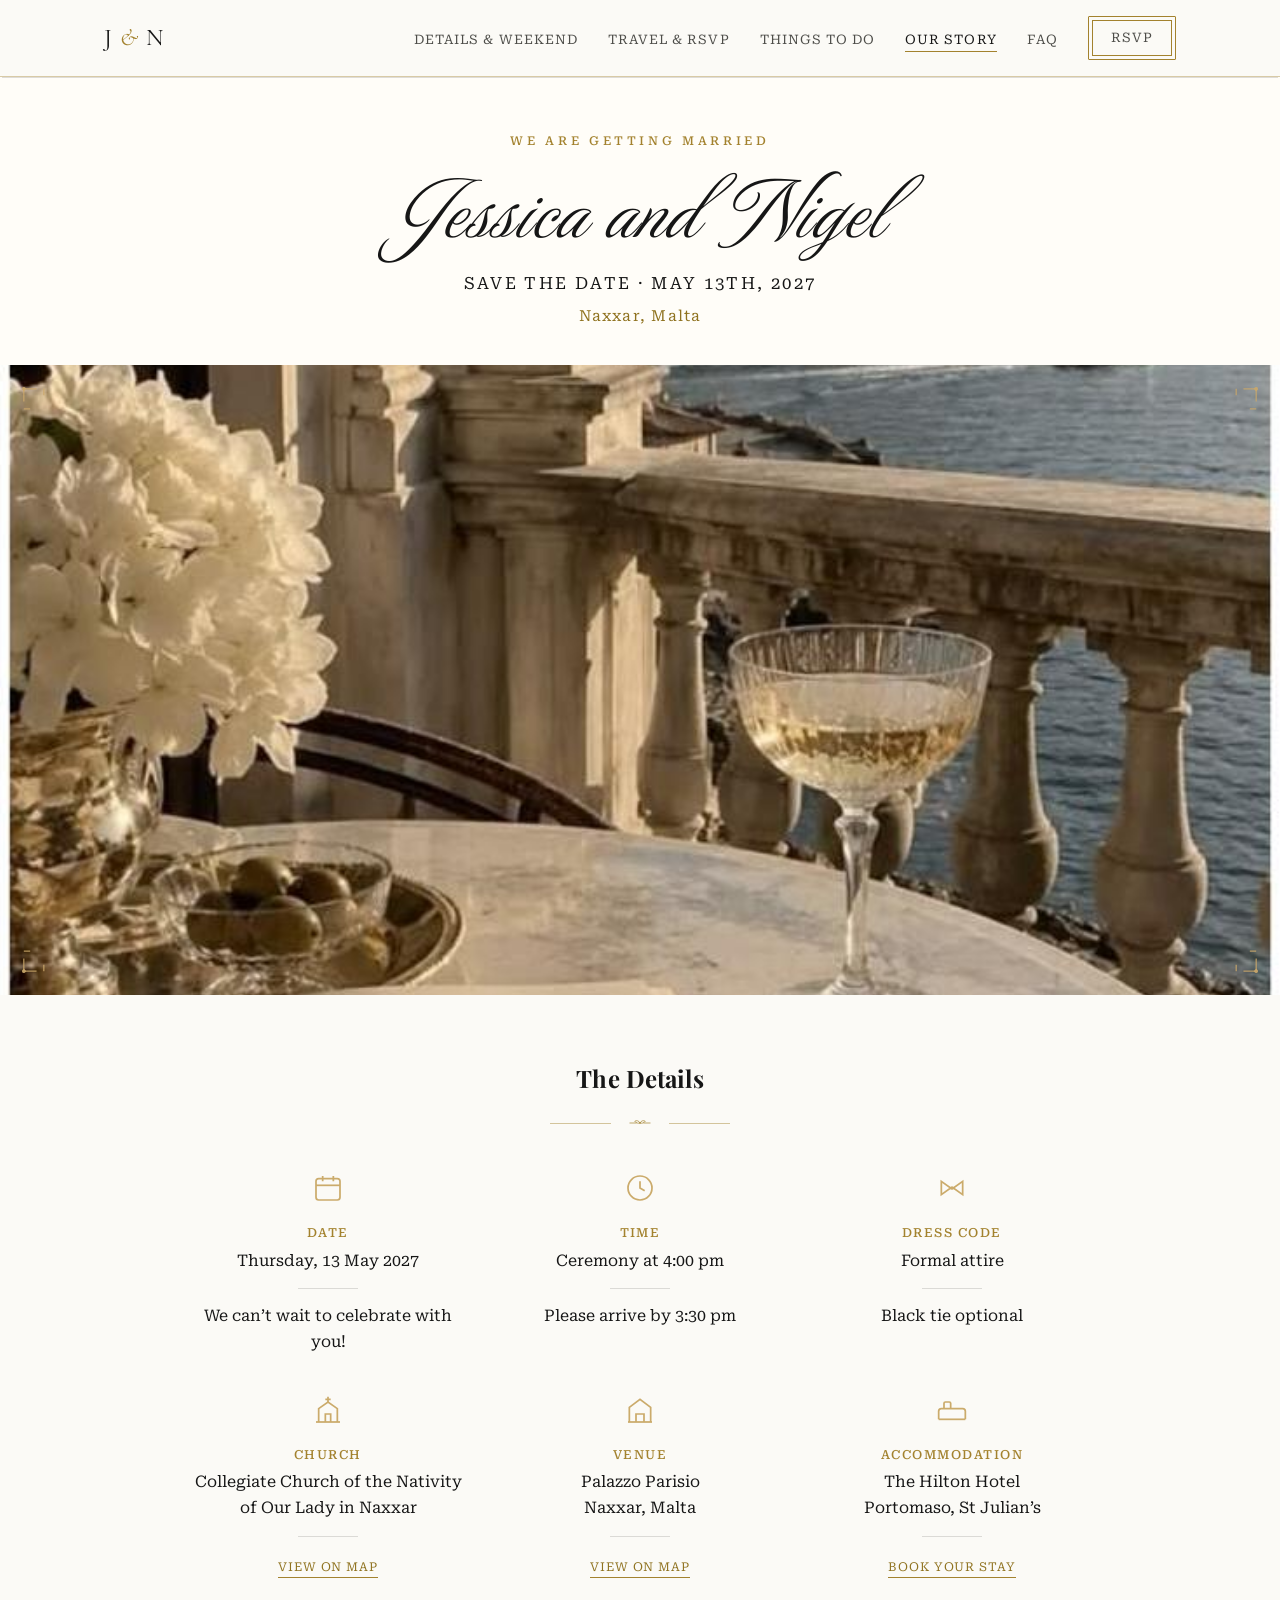
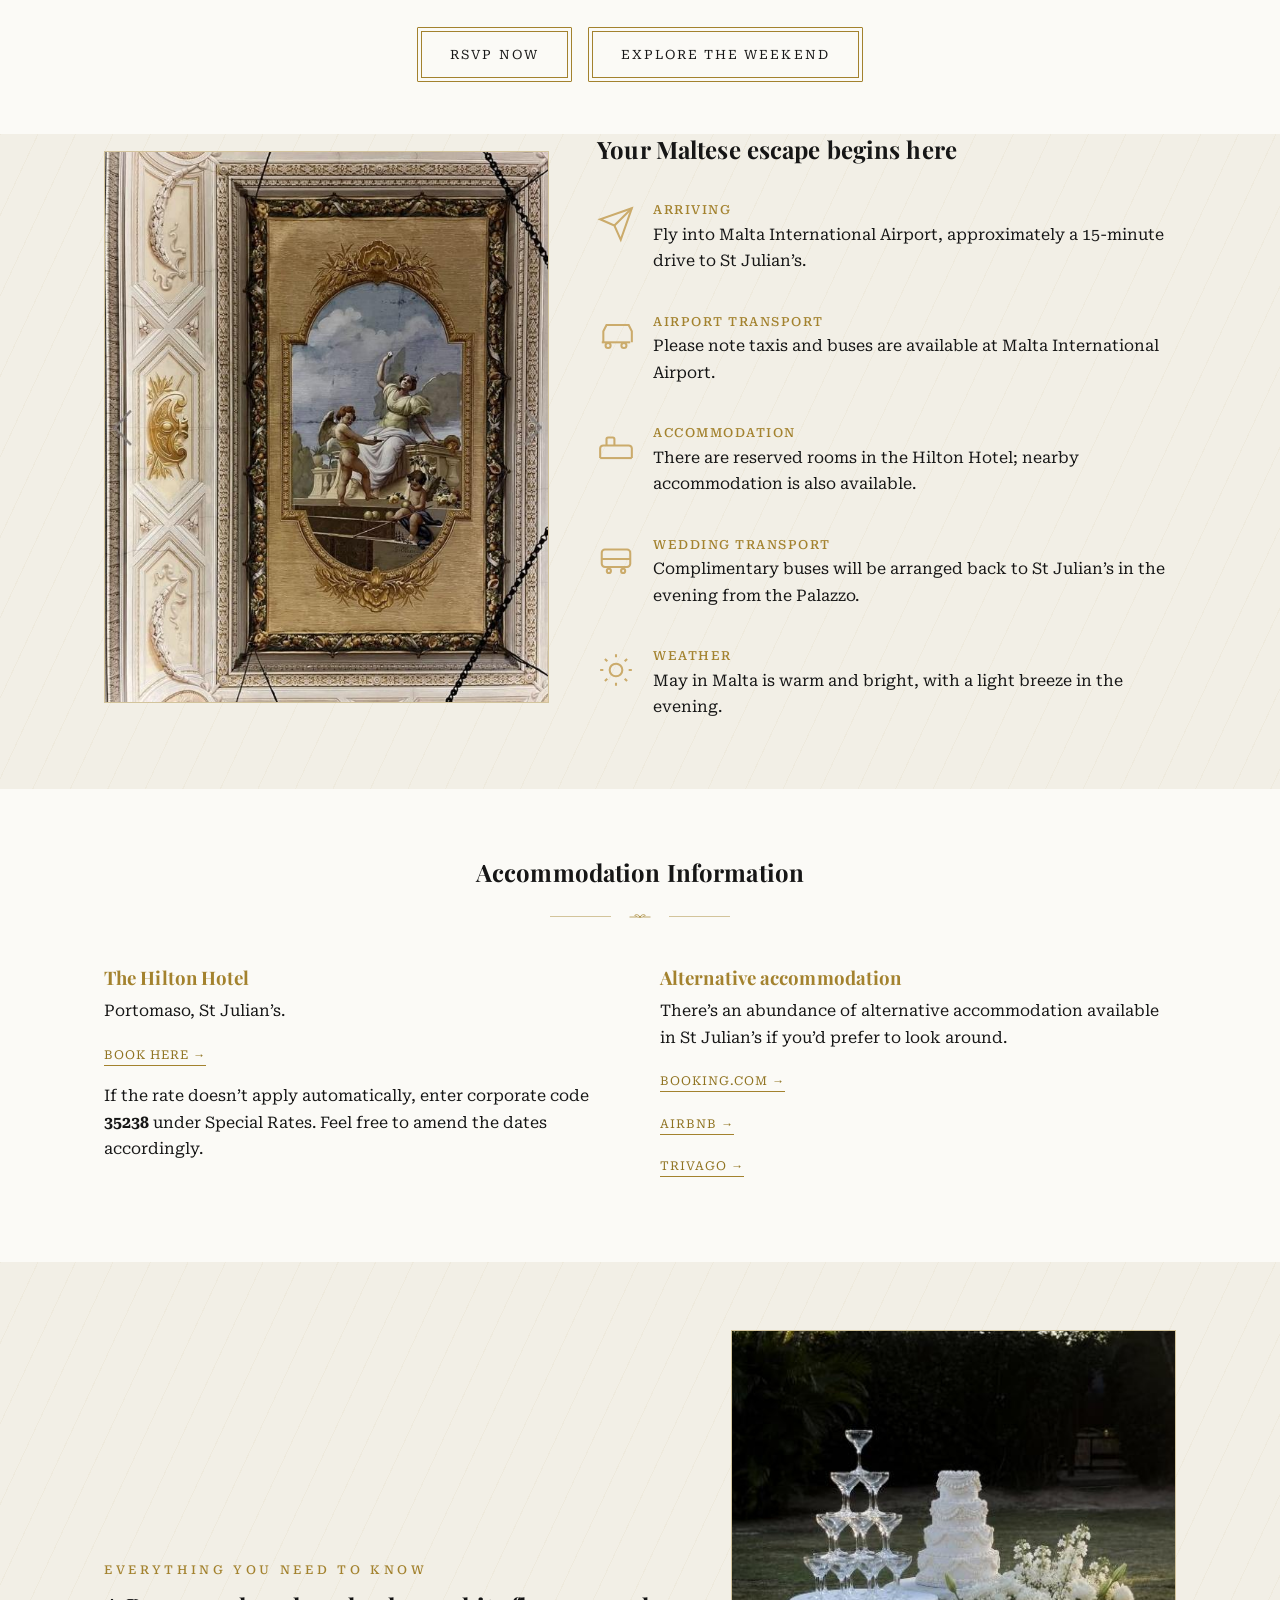
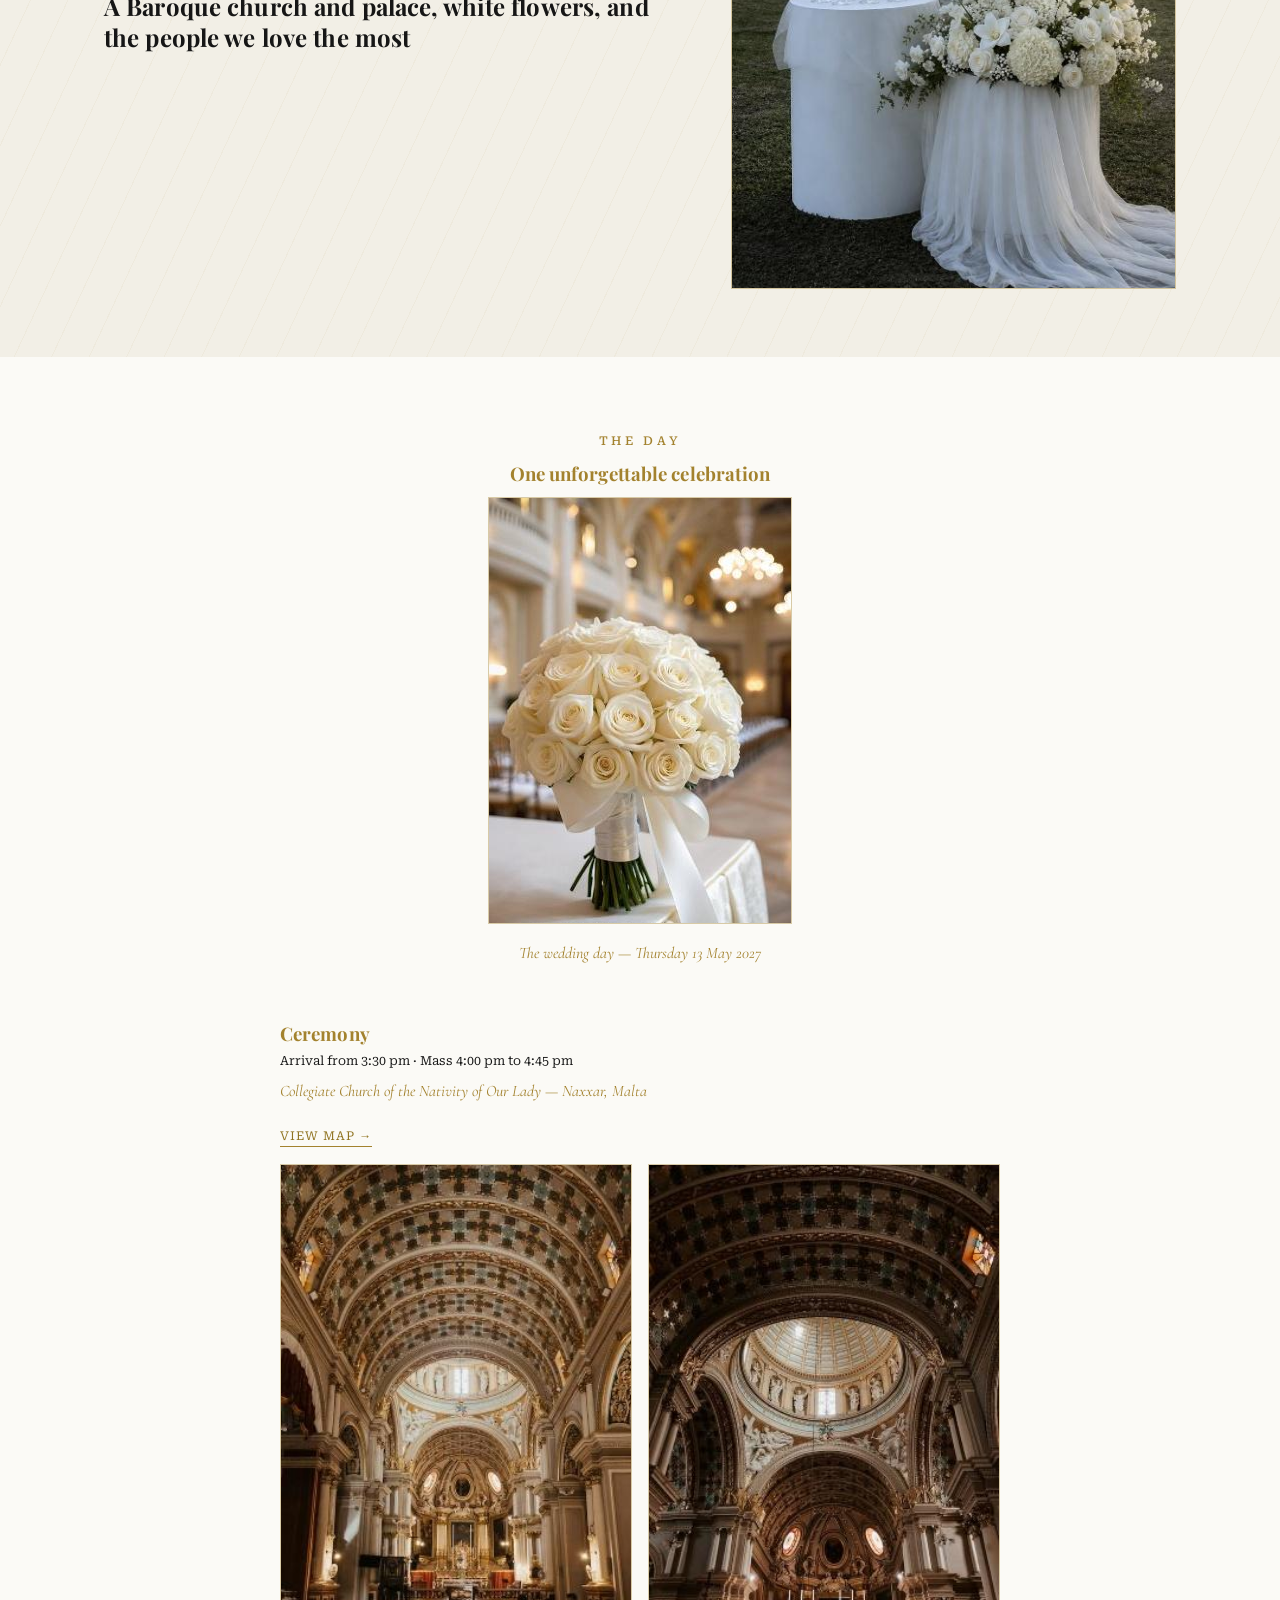
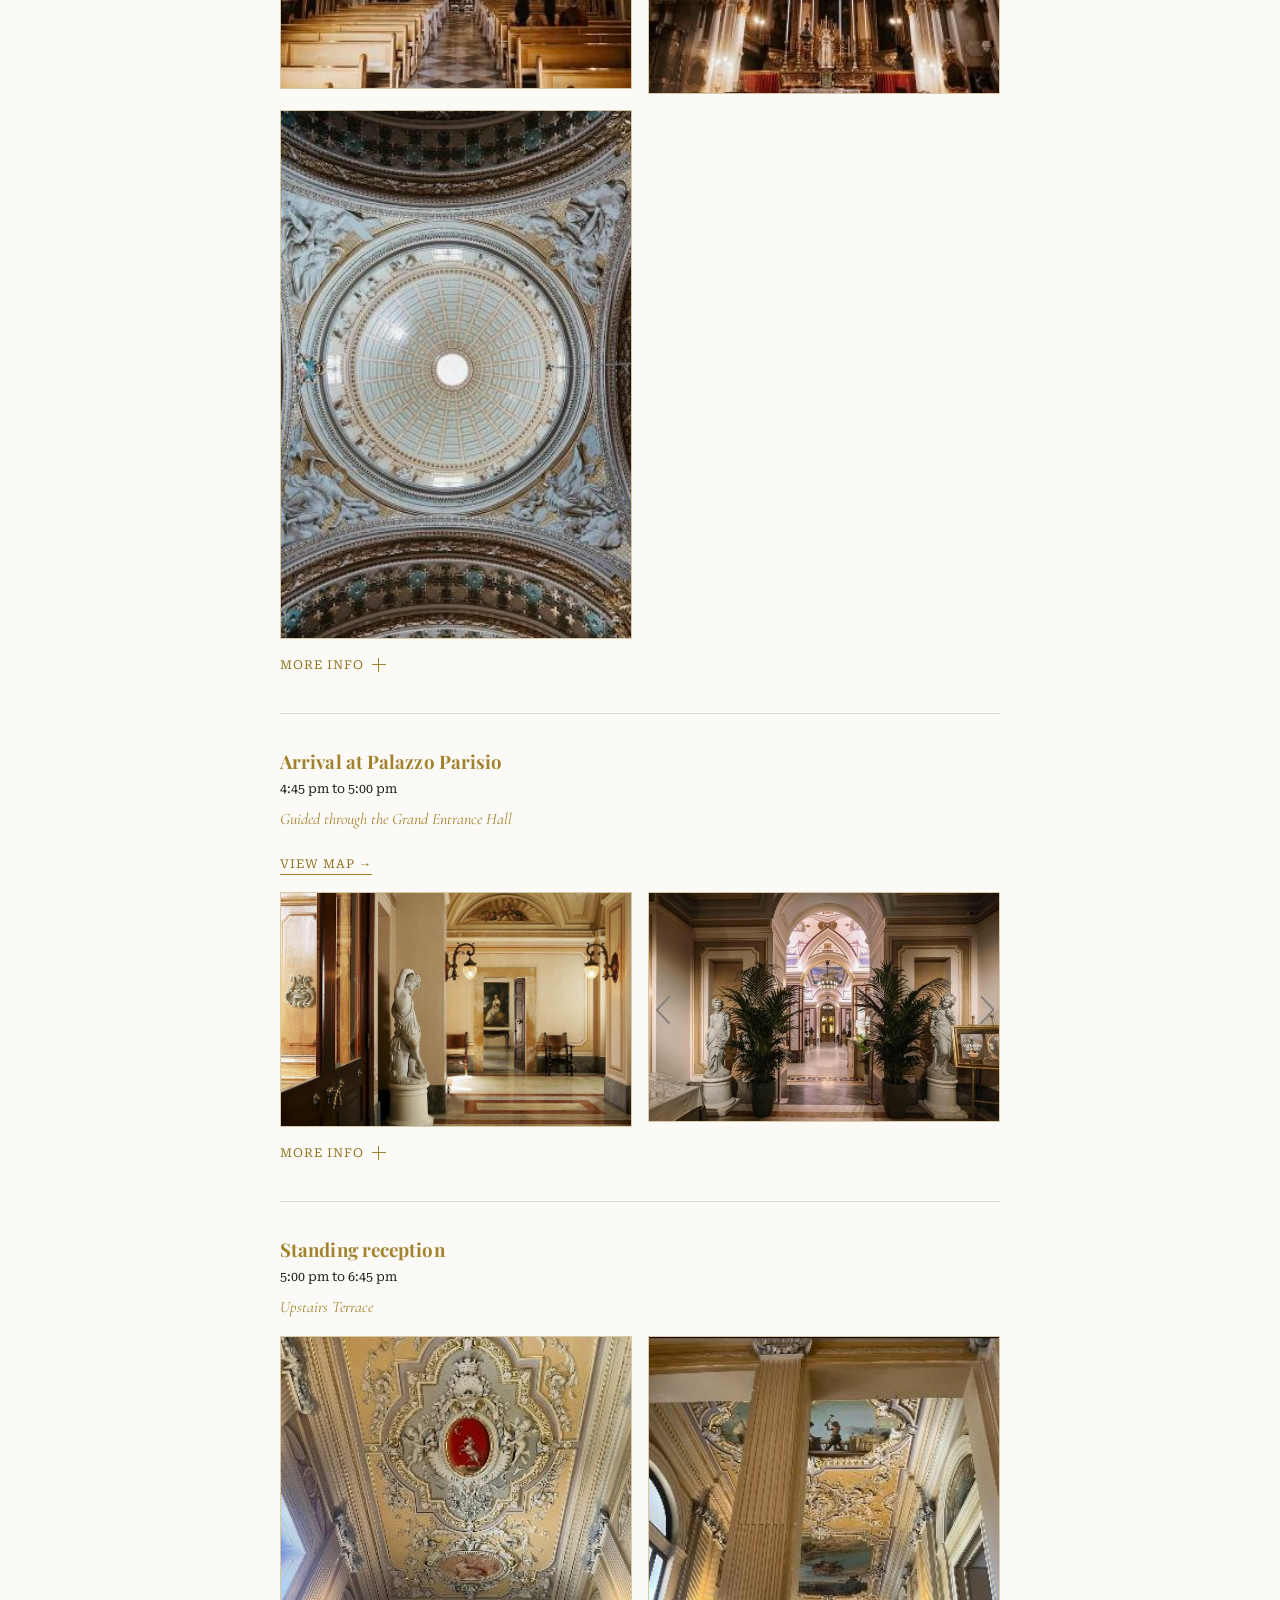
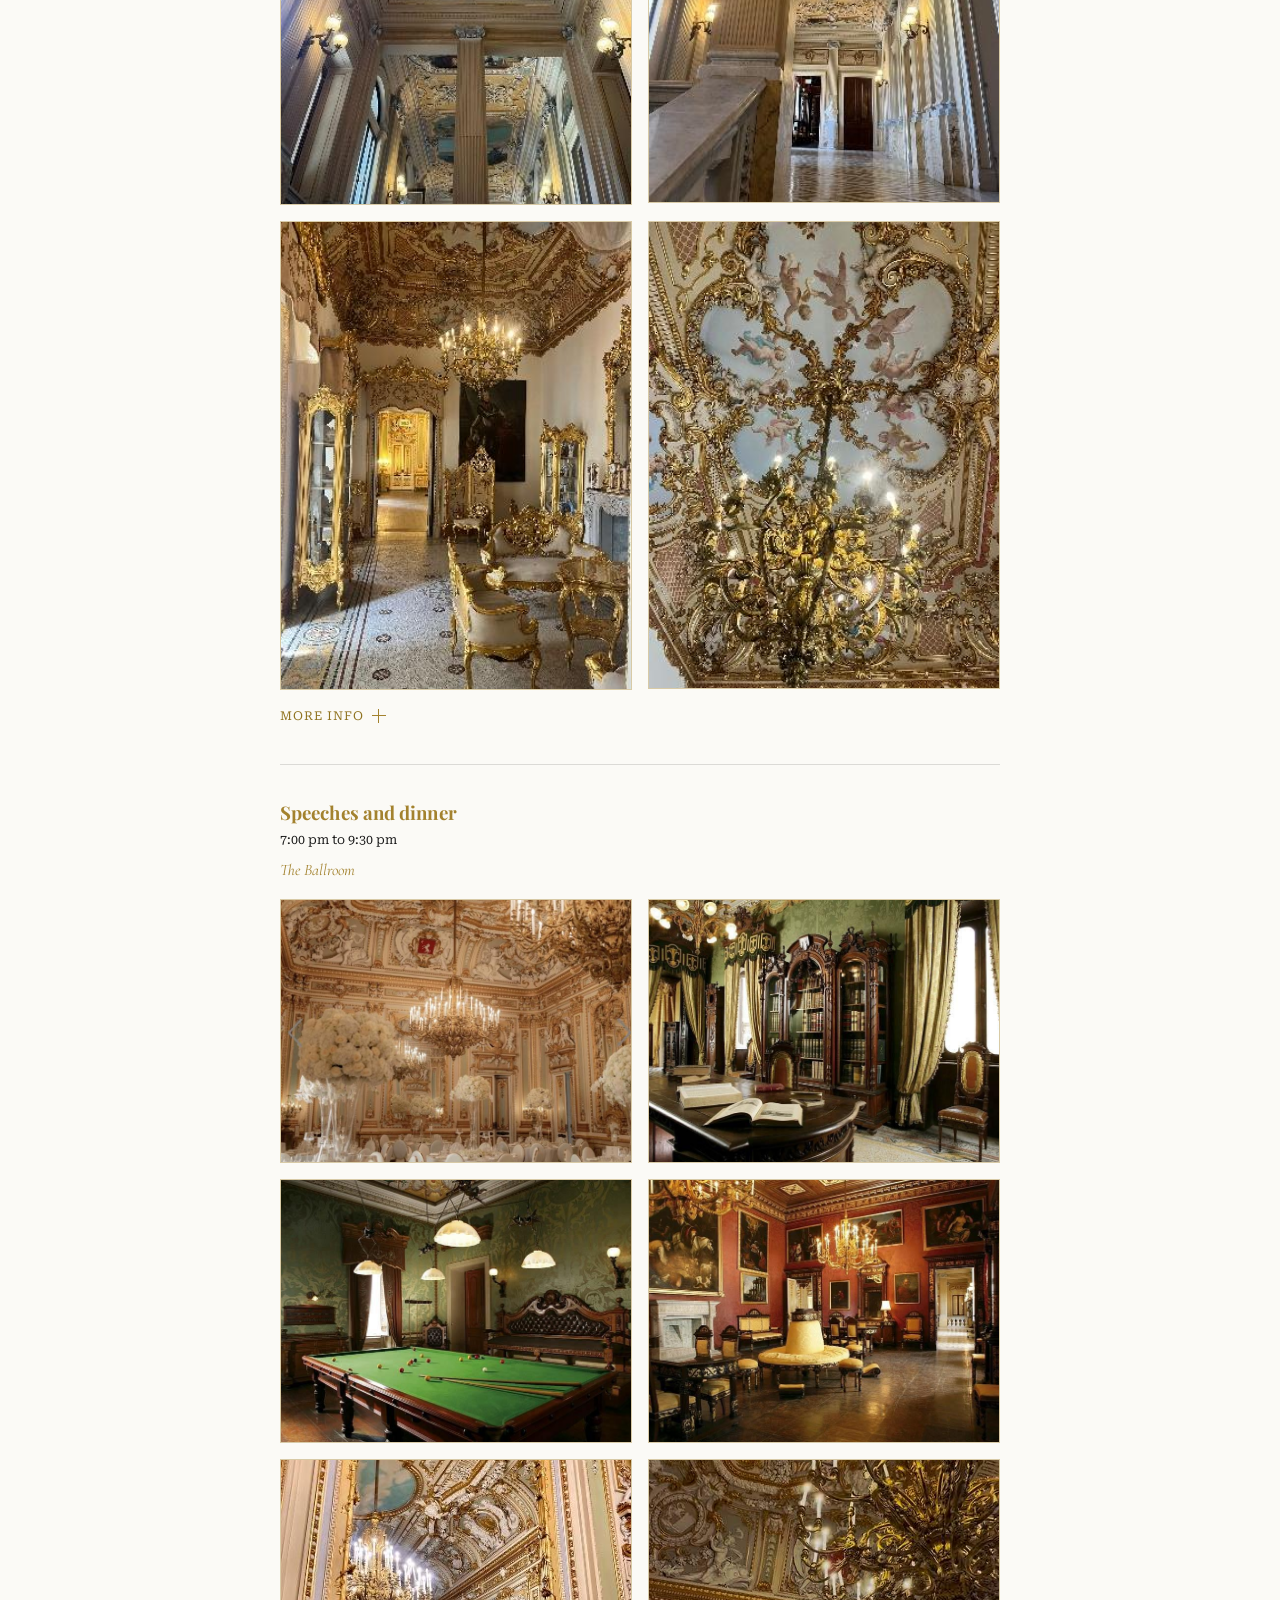
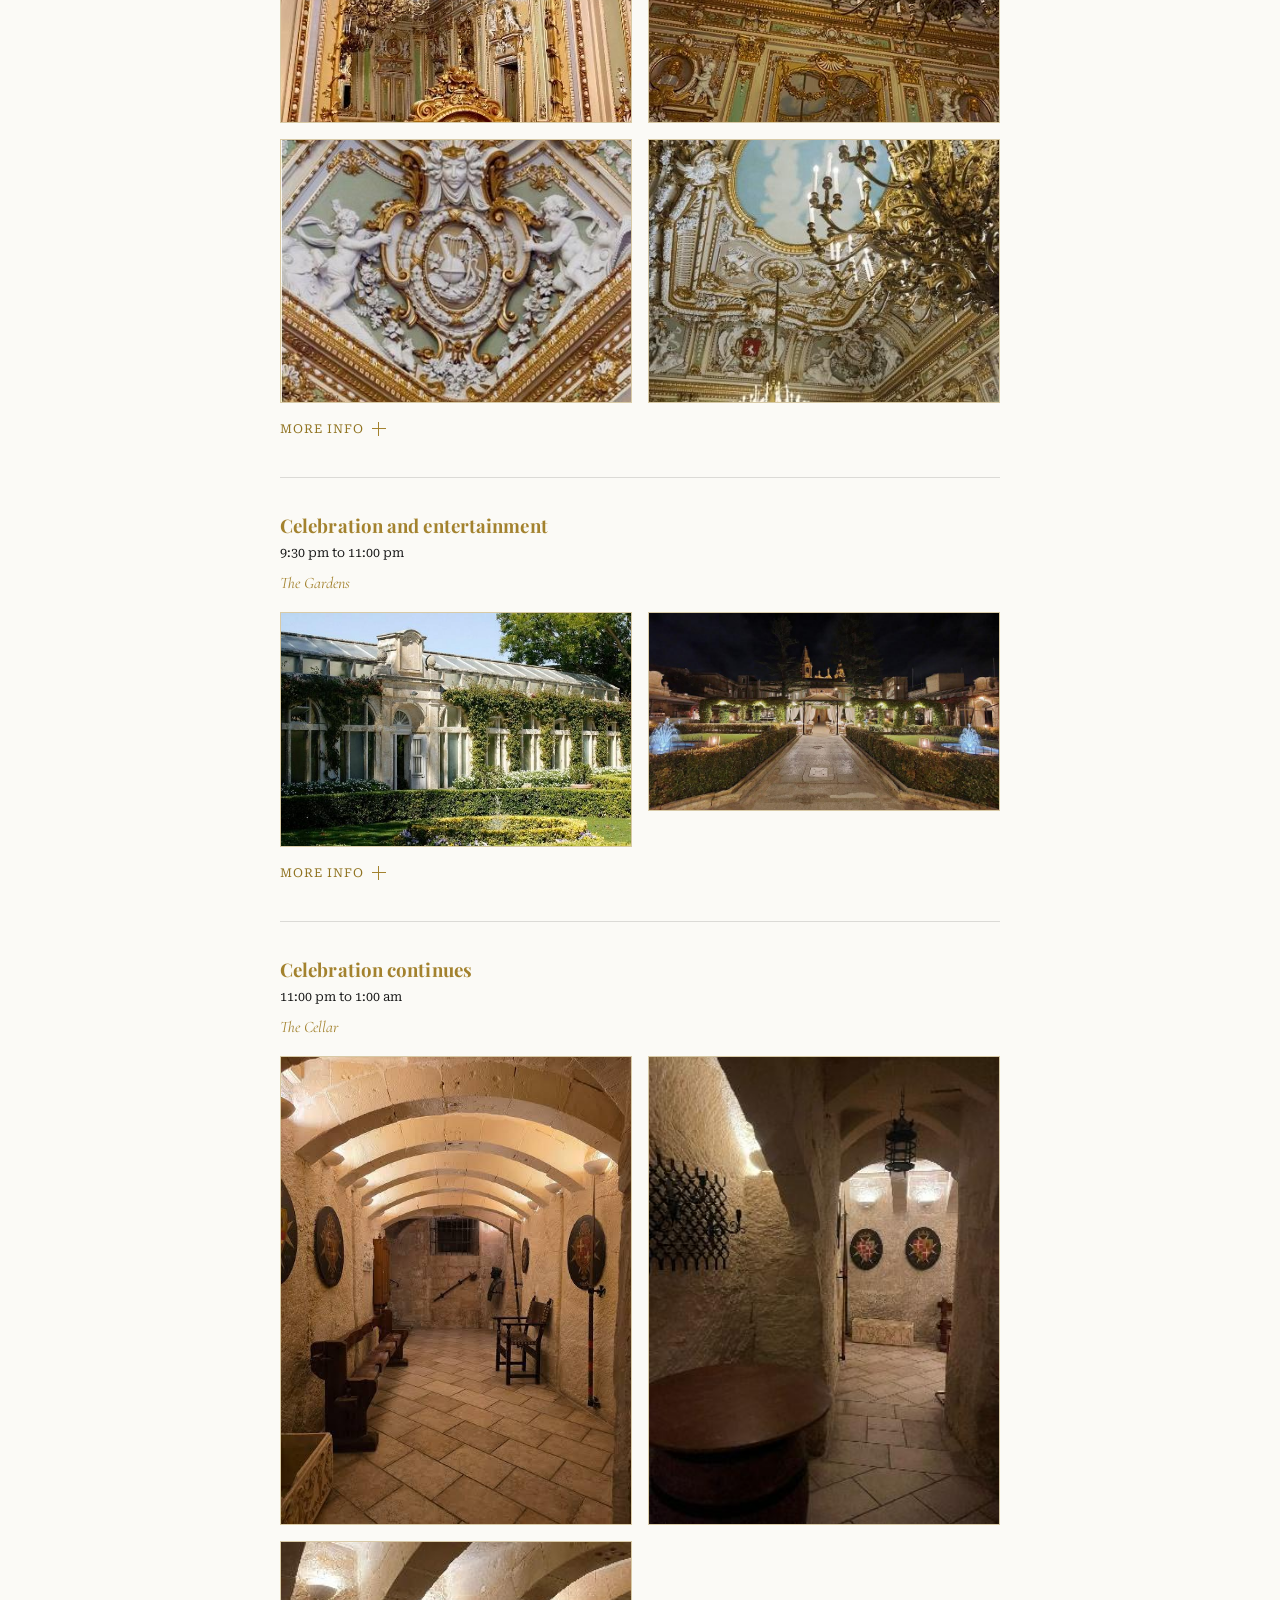
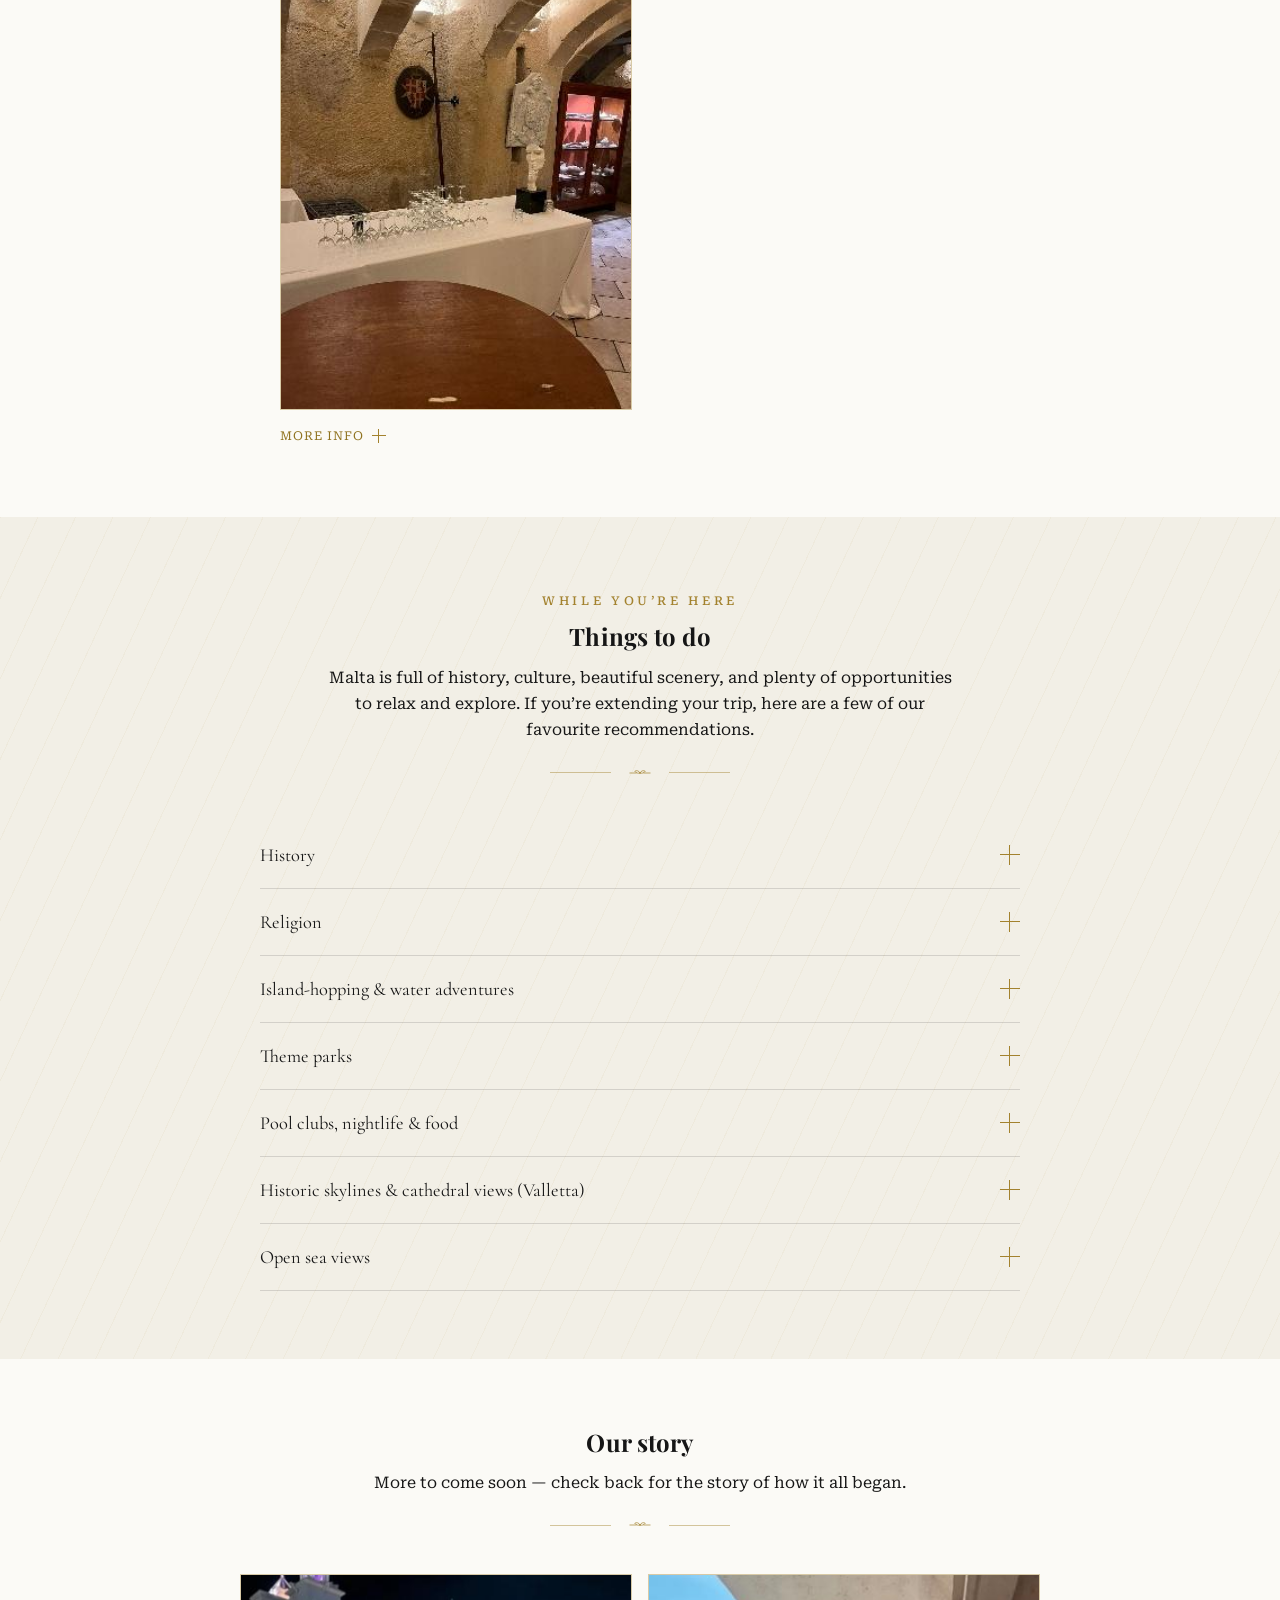
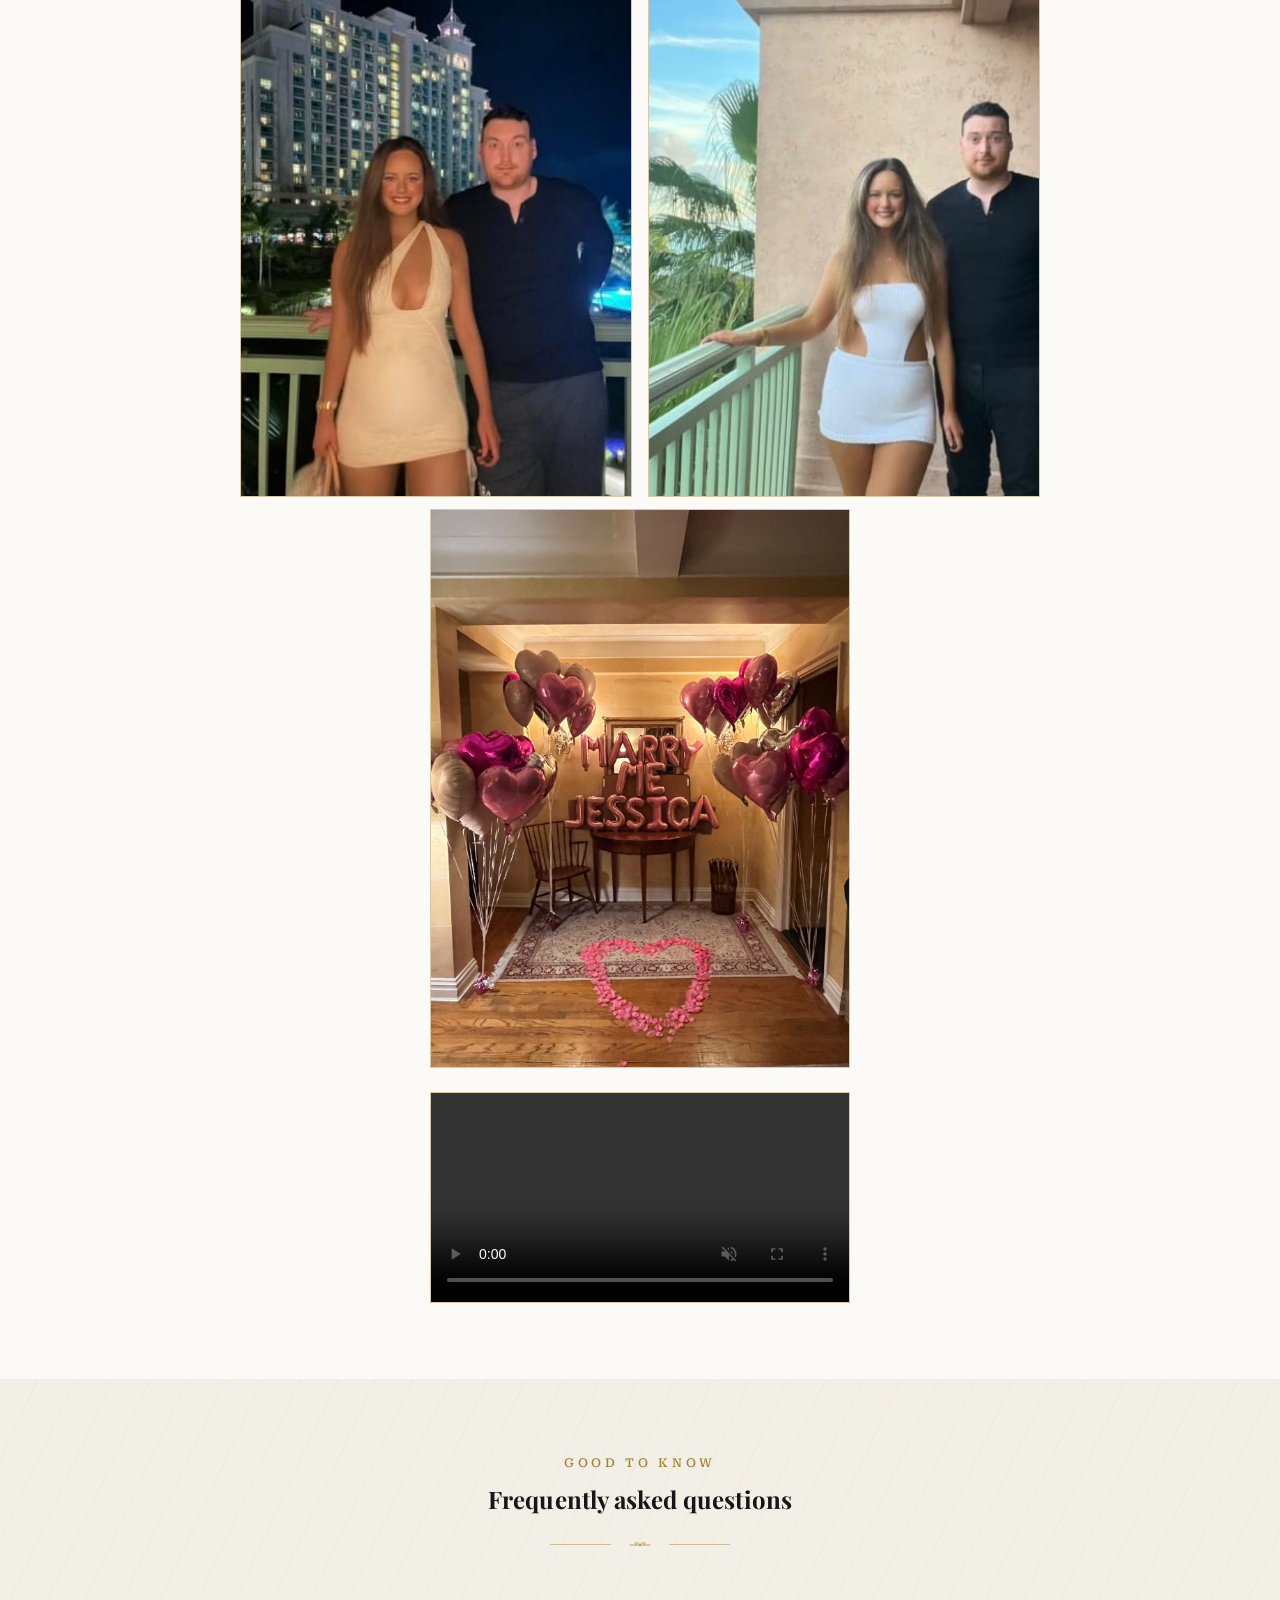
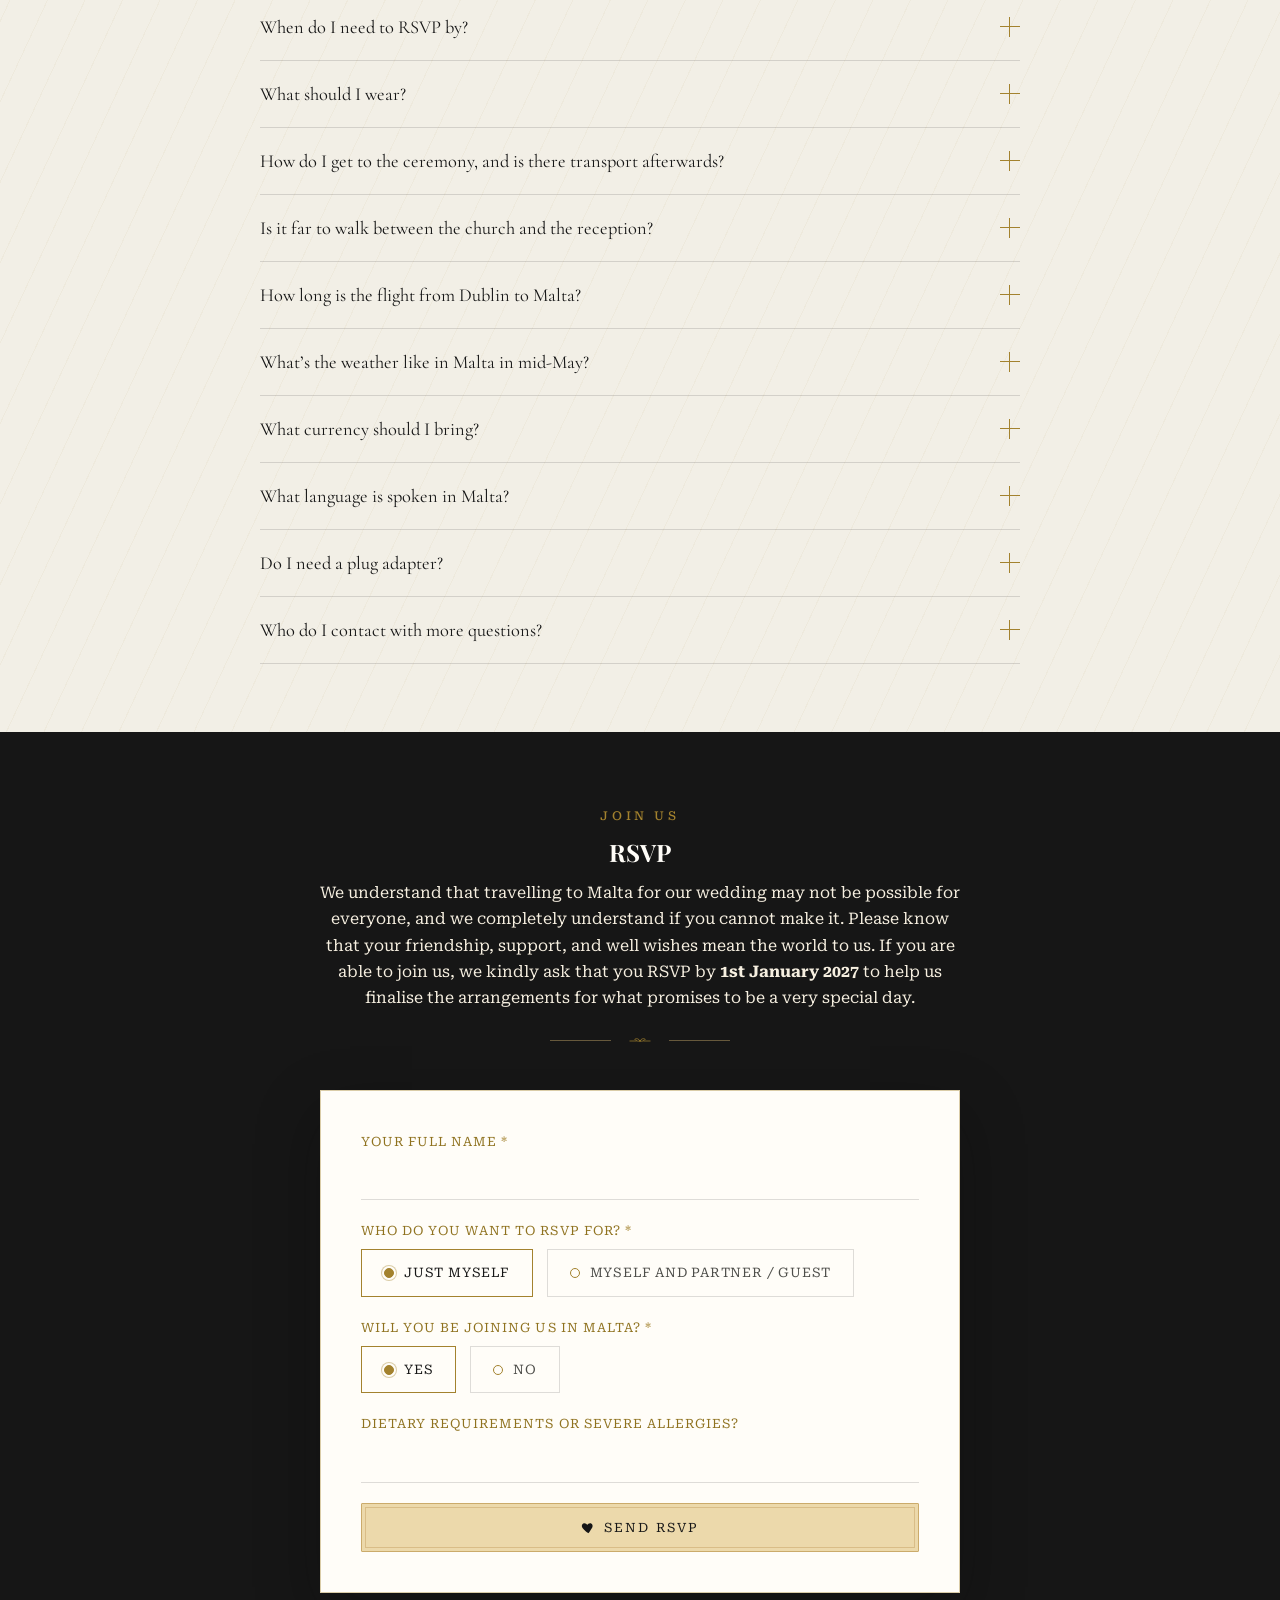
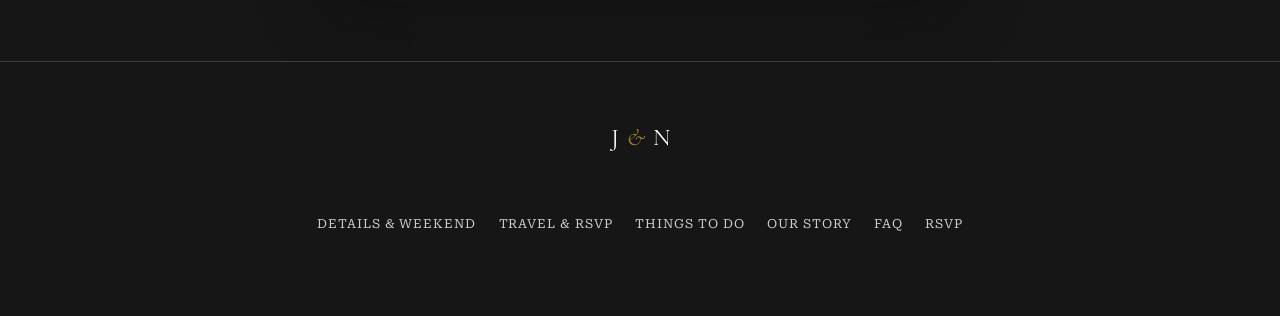
==== index.html @ 9a152692 "Rebuild Things to do as a collapsible accordion with the bride's full list Replaces the 5 placeholde" ====
<!DOCTYPE html>
<html lang="en">
<head>
  <meta charset="UTF-8">
  <meta name="viewport" content="width=device-width, initial-scale=1.0">
  <title>Jessica and Nigel — 13th May 2027, Malta</title>
  <meta name="description" content="Join Jessica and Nigel for their wedding in Naxxar, Malta on 13th May 2027.">
  <link rel="icon" type="image/svg+xml" href="favicon.svg">
  <link rel="stylesheet" href="css/style.css">
</head>
<body>

  <header class="site-header">
    <nav class="nav">
      <a href="#home" class="logo">J <span class="amp">&amp;</span> N</a>
      <button class="nav-toggle" aria-label="Toggle navigation" aria-expanded="false">
        <span></span><span></span><span></span>
      </button>
      <ul class="nav-links">
        <li><a href="#details">Details &amp; weekend</a></li>
        <li><a href="#accommodation">Travel &amp; RSVP</a></li>
        <li><a href="#things-to-do">Things to do</a></li>
        <li><a href="#story">Our story</a></li>
        <li><a href="#faq">FAQ</a></li>
        <li><a href="#rsvp" class="btn">RSVP</a></li>
      </ul>
    </nav>
  </header>

  <section class="hero-top">
    <span class="eyebrow">We are getting married</span>
    <h1 class="hero-names">Jessica and Nigel</h1>
    <div class="hero-date">Save the date &middot; May 13th, 2027</div>
    <div class="hero-place">Naxxar, Malta</div>
  </section>

  <section class="hero" id="home">
    <picture class="hero-pic">
      <source media="(min-width: 800px)" srcset="images/hero-new.jpg">
      <img src="images/hero-mobile.jpg" alt="Jessica and Nigel" loading="eager">
    </picture>
    <span class="hero-corner tl" aria-hidden="true"><svg viewBox="0 0 44 44" fill="none" stroke="currentColor" stroke-width="1.4"><path d="M2 16V2h14"/><path d="M2 24h7M24 2v7"/><rect x="-2" y="-2" width="4" height="4" fill="currentColor" stroke="none" transform="translate(2 2) rotate(45)"/></svg></span>
    <span class="hero-corner tr" aria-hidden="true"><svg viewBox="0 0 44 44" fill="none" stroke="currentColor" stroke-width="1.4"><path d="M2 16V2h14"/><path d="M2 24h7M24 2v7"/><rect x="-2" y="-2" width="4" height="4" fill="currentColor" stroke="none" transform="translate(2 2) rotate(45)"/></svg></span>
    <span class="hero-corner br" aria-hidden="true"><svg viewBox="0 0 44 44" fill="none" stroke="currentColor" stroke-width="1.4"><path d="M2 16V2h14"/><path d="M2 24h7M24 2v7"/><rect x="-2" y="-2" width="4" height="4" fill="currentColor" stroke="none" transform="translate(2 2) rotate(45)"/></svg></span>
    <span class="hero-corner bl" aria-hidden="true"><svg viewBox="0 0 44 44" fill="none" stroke="currentColor" stroke-width="1.4"><path d="M2 16V2h14"/><path d="M2 24h7M24 2v7"/><rect x="-2" y="-2" width="4" height="4" fill="currentColor" stroke="none" transform="translate(2 2) rotate(45)"/></svg></span>
  </section>

  <section class="section" id="details">
    <div class="container">
      <div class="section-head">
        <h2>The Details</h2>
        <div class="divider"><svg viewBox="0 0 40 24" fill="none" stroke="currentColor" stroke-width="1.2"><path d="M2 12h12M26 12h12"/><path d="M20 12c-2-4-6-5-9-3 2 3 6 4 9 3z"/><path d="M20 12c2-4 6-5 9-3-2 3-6 4-9 3z"/><circle cx="20" cy="12" r="1.3" fill="currentColor" stroke="none"/></svg></div>
      </div>

      <div class="details-row">
        <div class="detail-item">
          <svg class="detail-icon" viewBox="0 0 24 24" fill="none" stroke="currentColor" stroke-width="1.3"><rect x="3" y="5" width="18" height="16" rx="2"/><path d="M3 10h18"/><path d="M8 3v4M16 3v4"/></svg>
          <h4>Date</h4>
          <p>Thursday, 13 May 2027</p>
          <hr class="detail-divider">
          <p class="detail-sub">We can&rsquo;t wait to celebrate with you!</p>
        </div>
        <div class="detail-item">
          <svg class="detail-icon" viewBox="0 0 24 24" fill="none" stroke="currentColor" stroke-width="1.3"><circle cx="12" cy="12" r="9"/><path d="M12 7v5l3.5 2"/></svg>
          <h4>Time</h4>
          <p>Ceremony at 4:00 pm</p>
          <hr class="detail-divider">
          <p class="detail-sub">Please arrive by 3:30 pm</p>
        </div>
        <div class="detail-item">
          <svg class="detail-icon" viewBox="0 0 24 24" fill="none" stroke="currentColor" stroke-width="1.3"><path d="M4 7v10l7-5-7-5Z"/><path d="M20 7v10l-7-5 7-5Z"/><circle cx="12" cy="12" r="1.4" fill="currentColor" stroke="none"/></svg>
          <h4>Dress code</h4>
          <p>Formal attire</p>
          <hr class="detail-divider">
          <p class="detail-sub">Black tie optional</p>
        </div>
        <div class="detail-item">
          <svg class="detail-icon" viewBox="0 0 24 24" fill="none" stroke="currentColor" stroke-width="1.3"><path d="M12 2v4M10 4h4"/><path d="M5 21V11l7-5 7 5v10"/><path d="M3 21h18"/><path d="M10 21v-6h4v6"/></svg>
          <h4>Church</h4>
          <p>Collegiate Church of the Nativity of Our Lady in Naxxar</p>
          <hr class="detail-divider">
          <a class="map-link" href="https://maps.google.com/?q=Naxxar+Parish+Church+Malta" target="_blank" rel="noopener">View on map</a>
        </div>
        <div class="detail-item">
          <svg class="detail-icon" viewBox="0 0 24 24" fill="none" stroke="currentColor" stroke-width="1.3"><path d="M4 21V10l8-6 8 6v11"/><path d="M3 21h18"/><path d="M9 21v-6h6v6"/></svg>
          <h4>Venue</h4>
          <p>Palazzo Parisio</p>
          <p class="detail-sub">Naxxar, Malta</p>
          <hr class="detail-divider">
          <a class="map-link" href="https://maps.google.com/?q=Palazzo+Parisio+Naxxar+Malta" target="_blank" rel="noopener">View on map</a>
        </div>
        <div class="detail-item">
          <svg class="detail-icon" viewBox="0 0 24 24" fill="none" stroke="currentColor" stroke-width="1.3"><path d="M2 19v-6a2 2 0 0 1 2-2h16a2 2 0 0 1 2 2v6"/><path d="M2 19h20"/><path d="M6 11V7a1 1 0 0 1 1-1h3a1 1 0 0 1 1 1v4"/></svg>
          <h4>Accommodation</h4>
          <p>The Hilton Hotel</p>
          <p class="detail-sub">Portomaso, St Julian&rsquo;s</p>
          <hr class="detail-divider">
          <a class="map-link" href="https://www.hilton.com/en/book/reservation/deeplink/?ctyhocn=MLAHITW&amp;arrivaldate=2027-05-10&amp;departuredate=2027-05-17&amp;corporateCode=35238" target="_blank" rel="noopener">Book your stay</a>
        </div>
      </div>

      <div class="hero-actions mt-lg">
        <a href="#rsvp" class="btn">RSVP now</a>
        <a href="#the-day" class="btn">Explore the weekend</a>
      </div>
    </div>
  </section>

  <section class="section section--alt" id="escape">
    <div class="container">
      <div class="two-col-photo">
        <div class="two-col-photo-img">
          <img src="images/escape-photo.jpg" alt="Detail inside Palazzo Parisio" loading="lazy">
        </div>
        <div class="two-col-photo-text">
          <h2>Your Maltese escape begins here</h2>
          <div class="escape-items">
            <div class="escape-item">
              <svg class="escape-icon" viewBox="0 0 24 24" fill="none" stroke="currentColor" stroke-width="1.3"><path d="M22 2 11 13"/><path d="M22 2 15 22l-4-9-9-4 20-7Z"/></svg>
              <div>
                <h4>Arriving</h4>
                <p>Fly into Malta International Airport, approximately a 15-minute drive to St Julian&rsquo;s.</p>
              </div>
            </div>
            <div class="escape-item">
              <svg class="escape-icon" viewBox="0 0 24 24" fill="none" stroke="currentColor" stroke-width="1.3"><path d="M4 16V9l2-4h14l2 4v7"/><circle cx="7" cy="18" r="1.6"/><circle cx="17" cy="18" r="1.6"/><path d="M3 16h18"/></svg>
              <div>
                <h4>Airport transport</h4>
                <p>Please note taxis and buses are available at Malta International Airport.</p>
              </div>
            </div>
            <div class="escape-item">
              <svg class="escape-icon" viewBox="0 0 24 24" fill="none" stroke="currentColor" stroke-width="1.3"><path d="M2 19v-6a2 2 0 0 1 2-2h16a2 2 0 0 1 2 2v6"/><path d="M2 19h20"/><path d="M6 11V7a1 1 0 0 1 1-1h3a1 1 0 0 1 1 1v4"/></svg>
              <div>
                <h4>Accommodation</h4>
                <p>There are reserved rooms in the Hilton Hotel; nearby accommodation is also available.</p>
              </div>
            </div>
            <div class="escape-item">
              <svg class="escape-icon" viewBox="0 0 24 24" fill="none" stroke="currentColor" stroke-width="1.3"><rect x="3" y="6" width="18" height="11" rx="2"/><path d="M3 12h18"/><circle cx="7.5" cy="19.5" r="1.3"/><circle cx="16.5" cy="19.5" r="1.3"/></svg>
              <div>
                <h4>Wedding transport</h4>
                <p>Complimentary buses will be arranged back to St Julian&rsquo;s in the evening from the Palazzo.</p>
              </div>
            </div>
            <div class="escape-item">
              <svg class="escape-icon" viewBox="0 0 24 24" fill="none" stroke="currentColor" stroke-width="1.3"><circle cx="12" cy="12" r="4"/><path d="M12 2v2M12 20v2M4 12H2M22 12h-2M5 5l1.5 1.5M17.5 17.5 19 19M19 5l-1.5 1.5M6.5 17.5 5 19"/></svg>
              <div>
                <h4>Weather</h4>
                <p>May in Malta is warm and bright, with a light breeze in the evening.</p>
              </div>
            </div>
          </div>
        </div>
      </div>
    </div>
  </section>

  <section class="section" id="accommodation">
    <div class="container">
      <div class="section-head">
        <h2>Accommodation Information</h2>
        <div class="divider"><svg viewBox="0 0 40 24" fill="none" stroke="currentColor" stroke-width="1.2"><path d="M2 12h12M26 12h12"/><path d="M20 12c-2-4-6-5-9-3 2 3 6 4 9 3z"/><path d="M20 12c2-4 6-5 9-3-2 3-6 4-9 3z"/><circle cx="20" cy="12" r="1.3" fill="currentColor" stroke="none"/></svg></div>
      </div>

      <div class="two-col">
        <div>
          <h3>The Hilton Hotel</h3>
          <p>Portomaso, St Julian&rsquo;s.</p>
          <p><a class="map-link" href="https://www.hilton.com/en/book/reservation/deeplink/?ctyhocn=MLAHITW&amp;arrivaldate=2027-05-10&amp;departuredate=2027-05-17&amp;corporateCode=35238" target="_blank" rel="noopener">Book here &rarr;</a></p>
          <p class="form-note">If the rate doesn&rsquo;t apply automatically, enter corporate code <strong>35238</strong> under Special Rates. Feel free to amend the dates accordingly.</p>
        </div>
        <div>
          <h3>Alternative accommodation</h3>
          <p>There&rsquo;s an abundance of alternative accommodation available in St Julian&rsquo;s if you&rsquo;d prefer to look around.</p>
          <p><a class="map-link" href="https://www.booking.com/searchresults.html?ss=St.+Julian%27s%2C+Malta" target="_blank" rel="noopener">Booking.com &rarr;</a></p>
          <p><a class="map-link" href="https://www.airbnb.com/s/St.-Julian's--Malta/homes" target="_blank" rel="noopener">Airbnb &rarr;</a></p>
          <p><a class="map-link" href="https://www.trivago.com/en-US/srl/hotels-st-julian's-malta" target="_blank" rel="noopener">Trivago &rarr;</a></p>
        </div>
      </div>
    </div>
  </section>

  <section class="section section--alt" id="everything">
    <div class="container">
      <div class="two-col-photo photo-right">
        <div class="two-col-photo-img">
          <img src="images/everything-photo.jpg" alt="Wedding cake and flowers" loading="lazy">
        </div>
        <div class="two-col-photo-text">
          <span class="eyebrow">Everything you need to know</span>
          <h2>A Baroque church and palace, white flowers, and the people we love the most</h2>
        </div>
      </div>
    </div>
  </section>

  <section class="section" id="the-day">
    <div class="container">
      <div style="max-width:480px;margin:0 auto 56px;text-align:center;">
        <span class="eyebrow">The day</span>
        <h3>One unforgettable celebration</h3>
        <img class="info-image" src="images/wedding-day-photo.jpg" alt="Bridal bouquet" loading="lazy">
        <p class="timeline-venue">The wedding day &mdash; Thursday 13 May 2027</p>
      </div>

      <div class="timeline">
        <div class="timeline-item">
          <h3>Ceremony</h3>
          <span class="timeline-time-sub">Arrival from 3:30 pm &middot; Mass 4:00 pm to 4:45 pm</span>
          <p class="timeline-venue">Collegiate Church of the Nativity of Our Lady &mdash; Naxxar, Malta</p>
          <a class="map-link" href="https://maps.google.com/?q=Naxxar+Parish+Church+Malta" target="_blank" rel="noopener">View map &rarr;</a>
          <div class="gallery-full">
            <img src="images/ceremony-1.jpg" alt="Inside the Collegiate Church of the Nativity of Our Lady, Naxxar" loading="lazy">
            <img src="images/ceremony-2.jpg" alt="Inside the Collegiate Church of the Nativity of Our Lady, Naxxar" loading="lazy">
            <img src="images/ceremony-3.jpg" alt="Inside the Collegiate Church of the Nativity of Our Lady, Naxxar" loading="lazy">
          </div>
          <div class="info-toggle">
            <button class="info-toggle-btn" type="button">More info<span class="plus"></span></button>
            <div class="info-panel"><div class="info-panel-inner">
              <p>We are delighted to be celebrating our wedding at the Collegiate Church of the Nativity of Our Lady, Naxxar. Steeped in history and tradition, this magnificent Baroque church has been at the heart of the village for centuries and is one of Malta&rsquo;s most iconic landmarks. Built in the early 1600s on the site of earlier churches, it is renowned for its beautiful architecture, impressive dome, intricate artwork, and stunning interior. Among its many unique features are the famous twin clocks on the fa&ccedil;ade, one of which has remained frozen at 11:45 for generations, adding a little character and local charm. We instantly fell in love with the church&rsquo;s beauty, history, and atmosphere, and we couldn&rsquo;t think of a more special place to celebrate the beginning of our next chapter together.</p>
            </div></div>
          </div>
        </div>

        <div class="timeline-item">
          <h3>Arrival at Palazzo Parisio</h3>
          <span class="timeline-time-sub">4:45 pm to 5:00 pm</span>
          <p class="timeline-venue">Guided through the Grand Entrance Hall</p>
          <a class="map-link" href="https://maps.google.com/?q=Palazzo+Parisio+Naxxar+Malta" target="_blank" rel="noopener">View map &rarr;</a>
          <div class="gallery-full">
            <img src="images/travel-1.jpg" alt="Grand hallway inside Palazzo Parisio" loading="lazy">
            <img src="images/travel-2.jpg" alt="Archway inside Palazzo Parisio" loading="lazy">
          </div>
          <div class="info-toggle">
            <button class="info-toggle-btn" type="button">More info<span class="plus"></span></button>
            <div class="info-panel"><div class="info-panel-inner">
              <p>Following our ceremony, we are delighted to welcome you to Palazzo Parisio in Naxxar for our wedding reception. Often described as Malta&rsquo;s &ldquo;mini Versailles&rdquo;, this extraordinary palace is one of the island&rsquo;s most treasured landmarks. Although its origins date back to the early 1700s, the palace we see today was transformed by Marquis Giuseppe Scicluna, who purchased the property in 1898 and set out to create a magnificent family residence unlike anything else in Malta. Working with renowned Italian architects, artists and craftsmen, he filled the palace with stunning frescoes, marble staircases, gilded rooms and elegant details that remain beautifully preserved to this day. Situated directly opposite the church, Palazzo Parisio felt like the perfect setting for us to continue the celebrations with all of our family and friends.</p>
              <h4>The grand entrance hall</h4>
              <p>As you step through the Palazzo&rsquo;s famous bronze doors, you are greeted by a spectacular marble hall lined with statues, family portraits and ornate frescoes. This impressive entrance was designed to make a statement, offering guests a first glimpse into the grandeur and elegance of the palace. From the moment we first walked through the doors, we were captivated by the sense of history and occasion that fills every corner of the building.</p>
            </div></div>
          </div>
        </div>

        <div class="timeline-item">
          <h3>Standing reception</h3>
          <span class="timeline-time-sub">5:00 pm to 6:45 pm</span>
          <p class="timeline-venue">Upstairs Terrace</p>
          <div class="gallery-full">
            <img src="images/arrival-1.jpg" alt="Upstairs terrace at Palazzo Parisio" loading="lazy">
            <img src="images/arrival-2.jpg" alt="Gallery at Palazzo Parisio" loading="lazy">
            <img src="images/arrival-3.jpg" alt="The gold salon at Palazzo Parisio" loading="lazy">
            <img src="images/arrival-4.jpg" alt="Chandelier detail at Palazzo Parisio" loading="lazy">
          </div>
          <div class="info-toggle">
            <button class="info-toggle-btn" type="button">More info<span class="plus"></span></button>
            <div class="info-panel"><div class="info-panel-inner">
              <h4>The terrace and grand staircase</h4>
              <p>One of the most striking features of Palazzo Parisio is the magnificent marble staircase, which gracefully connects the palace&rsquo;s grand interiors to the terrace overlooking the gardens. Surrounded by ornate frescoes, gilded details and an impressive collection of paintings and family portraits, this area perfectly reflects the elegance and grandeur envisioned by Marquis Giuseppe Scicluna when he transformed the Palazzo. The staircase itself is particularly remarkable, being carved from a single block of marble, a feature that is often cited as one of the largest pieces of its kind used in a private residence in Europe. From the terrace, guests can admire sweeping views of the beautiful gardens below while taking in the rich history and craftsmanship that make Palazzo Parisio so unique. It is a truly breathtaking setting and one of our favourite parts of the venue.</p>
            </div></div>
          </div>
        </div>

        <div class="timeline-item">
          <h3>Speeches and dinner</h3>
          <span class="timeline-time-sub">7:00 pm to 9:30 pm</span>
          <p class="timeline-venue">The Ballroom</p>
          <div class="gallery-full gallery-full--uniform">
            <img src="images/dinner-main.jpg" alt="The Ballroom at Palazzo Parisio set for dinner" loading="lazy">
            <img src="images/escort-1.jpg" alt="A room inside Palazzo Parisio en route to the Ballroom" loading="lazy">
            <img src="images/escort-2.jpg" alt="A room inside Palazzo Parisio en route to the Ballroom" loading="lazy">
            <img src="images/escort-3.jpg" alt="A room inside Palazzo Parisio en route to the Ballroom" loading="lazy">
            <img src="images/dinner-1.jpg" alt="Detail of the Ballroom at Palazzo Parisio" loading="lazy">
            <img src="images/dinner-2.jpg" alt="Detail of the Ballroom at Palazzo Parisio" loading="lazy">
            <img src="images/dinner-3.jpg" alt="Ceiling detail of the Ballroom at Palazzo Parisio" loading="lazy">
            <img src="images/dinner-4.jpg" alt="Ceiling detail of the Ballroom at Palazzo Parisio" loading="lazy">
          </div>
          <div class="info-toggle">
            <button class="info-toggle-btn" type="button">More info<span class="plus"></span></button>
            <div class="info-panel"><div class="info-panel-inner">
              <h4>The ballroom</h4>
              <p>At the heart of Palazzo Parisio lies the magnificent Ballroom. Designed to rival the grand salons of Europe&rsquo;s finest palaces, the room is richly decorated with gilded mirrors, ornate plasterwork, hand-painted ceilings and sparkling chandeliers that reflect light throughout the space. Every detail was carefully chosen by the Marquis and the Italian craftsmen he commissioned, creating an atmosphere of elegance and grandeur that has endured for generations. Originally intended for hosting distinguished guests and lavish family gatherings, the Ballroom continues to be a place of celebration and joy today. The moment we stepped inside, we could immediately imagine sharing such an important day with our family and friends in a setting so full of history, character and timeless romance.</p>
            </div></div>
          </div>
        </div>

        <div class="timeline-item">
          <h3>Celebration and entertainment</h3>
          <span class="timeline-time-sub">9:30 pm to 11:00 pm</span>
          <p class="timeline-venue">The Gardens</p>
          <div class="gallery-full">
            <img src="images/gardens-1.jpg" alt="The Orangery in the gardens at Palazzo Parisio" loading="lazy">
            <img src="images/gardens-2.jpg" alt="The gardens at Palazzo Parisio at night" loading="lazy">
          </div>
          <div class="info-toggle">
            <button class="info-toggle-btn" type="button">More info<span class="plus"></span></button>
            <div class="info-panel"><div class="info-panel-inner">
              <h4>The gardens</h4>
              <p>The Palazzo&rsquo;s gardens are among the most beautiful private gardens in Malta and are often considered one of its hidden gems. Designed in the Italianate style, they feature elegant pathways, ornate fountains, centuries-old olive trees, vibrant bougainvillea, citrus trees and carefully manicured lawns. The gardens can trace their roots back to the 18th century and even include a historic Orangery and stone grotto. Full of colour, fragrance and charm, they provide a truly magical backdrop for our celebrations, and we cannot wait to enjoy it with you all.</p>
            </div></div>
          </div>
        </div>

        <div class="timeline-item">
          <h3>Celebration continues</h3>
          <span class="timeline-time-sub">11:00 pm to 1:00 am</span>
          <p class="timeline-venue">The Cellar</p>
          <div class="gallery-full">
            <img src="images/cellar-1.jpg" alt="The historic stone cellar at Palazzo Parisio" loading="lazy">
            <img src="images/cellar-2.jpg" alt="The historic stone cellar at Palazzo Parisio" loading="lazy">
            <img src="images/cellar-3.jpg" alt="The historic stone cellar at Palazzo Parisio" loading="lazy">
          </div>
          <div class="info-toggle">
            <button class="info-toggle-btn" type="button">More info<span class="plus"></span></button>
            <div class="info-panel"><div class="info-panel-inner">
              <h4>The cellar</h4>
              <p>Beneath all the grandeur of the palace lies one of its most atmospheric spaces, the historic cellar. Built from traditional Maltese limestone, it offers a fascinating glimpse into the Palazzo&rsquo;s past and the daily life of the families who once lived here. While guests are often captivated by the opulence above ground, the cellar serves as a reminder of the centuries of history that give Palazzo Parisio its unique character and charm. As the evening unfolds, we can&rsquo;t wait to let our hair down, raise a glass, and enjoy the end of what we hope will be a fun and enjoyable day for all our guests.</p>
            </div></div>
          </div>
        </div>
      </div>
    </div>
  </section>

  <section class="section section--alt" id="things-to-do">
    <div class="container">
      <div class="section-head">
        <span class="eyebrow">While you&rsquo;re here</span>
        <h2>Things to do</h2>
        <p>Malta is full of history, culture, beautiful scenery, and plenty of opportunities to relax and explore. If you&rsquo;re extending your trip, here are a few of our favourite recommendations.</p>
        <div class="divider"><svg viewBox="0 0 40 24" fill="none" stroke="currentColor" stroke-width="1.2"><path d="M2 12h12M26 12h12"/><path d="M20 12c-2-4-6-5-9-3 2 3 6 4 9 3z"/><path d="M20 12c2-4 6-5 9-3-2 3-6 4-9 3z"/><circle cx="20" cy="12" r="1.3" fill="currentColor" stroke="none"/></svg></div>
      </div>
      <div class="accordion-list">
        <div class="accordion-item">
          <button class="accordion-question" type="button">History<span class="plus"></span></button>
          <div class="accordion-answer"><div class="accordion-answer-inner">
            <h4>Fortresses &amp; living medieval cities</h4>
            <ul>
              <li>Mdina (the Silent City)</li>
              <li>Fort St Angelo</li>
            </ul>
            <h4>Baroque capitals &amp; grand palaces</h4>
            <ul>
              <li>Grand Master&rsquo;s Palace &ndash; Heritage Malta</li>
              <li>Casa Rocca Piccola &ndash; the Living Museum</li>
              <li>Palazzo Parisio</li>
            </ul>
            <h4>Underground</h4>
            <ul>
              <li>The Lascaris War Rooms</li>
              <li>Malta at War Museum &amp; Birgu Shelters</li>
            </ul>
            <h4>Fortress museums &amp; miracles</h4>
            <ul>
              <li>National War Museum at Fort St Elmo</li>
              <li>Mosta: the Rotunda, WW2 shelter</li>
            </ul>
          </div></div>
        </div>

        <div class="accordion-item">
          <button class="accordion-question" type="button">Religion<span class="plus"></span></button>
          <div class="accordion-answer"><div class="accordion-answer-inner">
            <h4>Iconic sites</h4>
            <ul>
              <li>St. John&rsquo;s Co-Cathedral (Valletta)</li>
              <li>Mosta Rotunda (Mosta)</li>
              <li>St. Paul&rsquo;s Cathedral (Mdina)</li>
            </ul>
            <h4>Catacombs &amp; ancient sites</h4>
            <ul>
              <li>St. Paul&rsquo;s Catacombs (Rabat)</li>
              <li>St. Agatha&rsquo;s Crypt and Catacombs (Rabat)</li>
              <li>Sanctuary of Our Lady of Mellie&#295;a (Mellie&#295;a)</li>
            </ul>
          </div></div>
        </div>

        <div class="accordion-item">
          <button class="accordion-question" type="button">Island-hopping &amp; water adventures<span class="plus"></span></button>
          <div class="accordion-answer"><div class="accordion-answer-inner">
            <ul>
              <li>Day trip to the Blue Lagoon (Comino)</li>
              <li>Sea kayaking or jet skiing around the Blue Grotto</li>
            </ul>
          </div></div>
        </div>

        <div class="accordion-item">
          <button class="accordion-question" type="button">Theme parks<span class="plus"></span></button>
          <div class="accordion-answer"><div class="accordion-answer-inner">
            <ul>
              <li>Popeye Village (Mellie&#295;a)</li>
            </ul>
          </div></div>
        </div>

        <div class="accordion-item">
          <button class="accordion-question" type="button">Pool clubs, nightlife &amp; food<span class="plus"></span></button>
          <div class="accordion-answer"><div class="accordion-answer-inner">
            <ul>
              <li>Pool day at Caf&eacute; del Mar (Qawra)</li>
              <li>Pool day at Hugo&rsquo;s Terrace &amp; Rooftop</li>
              <li>Bar hopping in Paceville &amp; St. Julian&rsquo;s</li>
            </ul>
          </div></div>
        </div>

        <div class="accordion-item">
          <button class="accordion-question" type="button">Historic skylines &amp; cathedral views (Valletta)<span class="plus"></span></button>
          <div class="accordion-answer"><div class="accordion-answer-inner">
            <ul>
              <li>The Rooftop Restaurant &amp; Lounge Valletta</li>
              <li>O&rsquo;Sole Rooftop Garden</li>
              <li>Anima Rooftop Malta</li>
              <li>Radio Rooftop Malta</li>
            </ul>
          </div></div>
        </div>

        <div class="accordion-item">
          <button class="accordion-question" type="button">Open sea views<span class="plus"></span></button>
          <div class="accordion-answer"><div class="accordion-answer-inner">
            <ul>
              <li>O&rsquo;Sole Rooftop Bugibba</li>
              <li>The Skyroom Cocktail Bar &amp; Grill</li>
            </ul>
          </div></div>
        </div>
      </div>
    </div>
  </section>

  <section class="section" id="story">
    <div class="container">
      <div class="section-head">
        <h2>Our story</h2>
        <p>More to come soon &mdash; check back for the story of how it all began.</p>
        <div class="divider"><svg viewBox="0 0 40 24" fill="none" stroke="currentColor" stroke-width="1.2"><path d="M2 12h12M26 12h12"/><path d="M20 12c-2-4-6-5-9-3 2 3 6 4 9 3z"/><path d="M20 12c2-4 6-5 9-3-2 3-6 4-9 3z"/><circle cx="20" cy="12" r="1.3" fill="currentColor" stroke="none"/></svg></div>
      </div>
      <div class="gallery-full gallery-full--narrow gallery-full--portrait">
        <img src="images/our-story-1.jpg" alt="Jessica and Nigel" loading="lazy">
        <img src="images/our-story-2.jpg" alt="Jessica and Nigel" loading="lazy">
      </div>
      <div style="max-width:420px;margin:0 auto;text-align:center;">
        <img class="info-image" src="images/proposal-photo.jpg" alt="Marry me Jessica proposal" loading="lazy">
      </div>
      <div class="story-video">
        <video src="videos/proposal-video.mp4" autoplay muted loop controls playsinline preload="metadata"></video>
      </div>
    </div>
  </section>

  <section class="section section--alt" id="faq">
    <div class="container">
      <div class="section-head">
        <span class="eyebrow">Good to know</span>
        <h2>Frequently asked questions</h2>
        <div class="divider"><svg viewBox="0 0 40 24" fill="none" stroke="currentColor" stroke-width="1.2"><path d="M2 12h12M26 12h12"/><path d="M20 12c-2-4-6-5-9-3 2 3 6 4 9 3z"/><path d="M20 12c2-4 6-5 9-3-2 3-6 4-9 3z"/><circle cx="20" cy="12" r="1.3" fill="currentColor" stroke="none"/></svg></div>
      </div>

      <div class="faq-list">
        <div class="faq-item">
          <button class="faq-question">When do I need to RSVP by?<span class="plus"></span></button>
          <div class="faq-answer"><div class="faq-answer-inner">Please RSVP by 1st January 2027 so we can finalise numbers with our venue.</div></div>
        </div>

        <div class="faq-item">
          <button class="faq-question">What should I wear?<span class="plus"></span></button>
          <div class="faq-answer"><div class="faq-answer-inner">
            <p>We ask guests to please wear formal attire for the day &mdash; elegant but breathable for a warm evening outdoors, with a light layer for after dark.</p>
            <p><strong>For him.</strong> Gentlemen are requested to wear a suit and tie; black tie is reserved for the wedding party.</p>
            <p><strong>For her.</strong> Ladies are requested to wear formal dresses or elegant evening attire. Shoulders must be covered for the church ceremony &mdash; a light shawl or scarf to be worn, please &mdash; and we ask that very short skirts be avoided, in keeping with the church&rsquo;s dress code.</p>
          </div></div>
        </div>

        <div class="faq-item">
          <button class="faq-question">How do I get to the ceremony, and is there transport afterwards?<span class="plus"></span></button>
          <div class="faq-answer"><div class="faq-answer-inner">We&rsquo;d love for everyone to join us in Naxxar for the ceremony, and kindly ask guests to arrange their own transport to the Collegiate Church of the Nativity of Our Lady, Naxxar. For your convenience, return transport will be available from Palazzo Parisio, with one coach departing earlier in the evening and a final coach at approximately 1:00am when the celebrations conclude.</div></div>
        </div>

        <div class="faq-item">
          <button class="faq-question">Is it far to walk between the church and the reception?<span class="plus"></span></button>
          <div class="faq-answer"><div class="faq-answer-inner">Not at all &mdash; the church in Naxxar and Palazzo Parisio are right next door, less than 100 metres apart, so guests can walk between venues with ease.</div></div>
        </div>

        <div class="faq-item">
          <button class="faq-question">How long is the flight from Dublin to Malta?<span class="plus"></span></button>
          <div class="faq-answer"><div class="faq-answer-inner">Direct flights from Dublin to Malta take around 3 hours 45 minutes, with a daily service to and from Malta.</div></div>
        </div>

        <div class="faq-item">
          <button class="faq-question">What&rsquo;s the weather like in Malta in mid-May?<span class="plus"></span></button>
          <div class="faq-answer"><div class="faq-answer-inner">Expect pleasant temperatures of around 22&ndash;24&deg;C during the day and 16&ndash;18&deg;C in the evening, with a good chance of sunshine and very little rainfall, if any.</div></div>
        </div>

        <div class="faq-item">
          <button class="faq-question">What currency should I bring?<span class="plus"></span></button>
          <div class="faq-answer"><div class="faq-answer-inner">The local currency is the Euro (&euro;).</div></div>
        </div>

        <div class="faq-item">
          <button class="faq-question">What language is spoken in Malta?<span class="plus"></span></button>
          <div class="faq-answer"><div class="faq-answer-inner">Most locals speak good English, as it&rsquo;s an official language alongside Maltese.</div></div>
        </div>

        <div class="faq-item">
          <button class="faq-question">Do I need a plug adapter?<span class="plus"></span></button>
          <div class="faq-answer"><div class="faq-answer-inner">No &mdash; Malta uses the traditional three-pin socket, the same as Ireland.</div></div>
        </div>

        <div class="faq-item">
          <button class="faq-question">Who do I contact with more questions?<span class="plus"></span></button>
          <div class="faq-answer"><div class="faq-answer-inner">You can contact Nigel on 085 755 1354 or Jessica on 085 157 8553 if you need any further information.</div></div>
        </div>
      </div>
    </div>
  </section>

  <section class="section section--sea" id="rsvp">
    <div class="container">
      <div class="section-head">
        <span class="eyebrow">Join us</span>
        <h2>RSVP</h2>
        <p style="color:#f6efe0;">We understand that travelling to Malta for our wedding may not be possible for everyone, and we completely understand if you cannot make it. Please know that your friendship, support, and well wishes mean the world to us. If you are able to join us, we kindly ask that you RSVP by <strong>1st January 2027</strong> to help us finalise the arrangements for what promises to be a very special day.</p>
        <div class="divider"><svg viewBox="0 0 40 24" fill="none" stroke="currentColor" stroke-width="1.2"><path d="M2 12h12M26 12h12"/><path d="M20 12c-2-4-6-5-9-3 2 3 6 4 9 3z"/><path d="M20 12c2-4 6-5 9-3-2 3-6 4-9 3z"/><circle cx="20" cy="12" r="1.3" fill="currentColor" stroke="none"/></svg></div>
      </div>

      <div class="rsvp-wrap">

        <form
          id="rsvp-form"
          name="rsvp"
          method="POST"
          data-netlify="true"
          netlify-honeypot="bot-field"
          action="/thank-you.html"
        >
          <input type="hidden" name="form-name" value="rsvp" />
          <p class="hidden-field">
            <label>Don&rsquo;t fill this out if you&rsquo;re human: <input name="bot-field" /></label>
          </p>

          <div class="form-row">
            <label class="field-label" for="name">Your full name <span class="req">*</span></label>
            <input type="text" id="name" name="name" required autocomplete="name">
          </div>

          <div class="form-row">
            <label class="field-label">Who do you want to RSVP for? <span class="req">*</span></label>
            <div class="pill-group">
              <input type="radio" id="rsvp_just_me" name="rsvp_for" value="Just myself" checked>
              <label for="rsvp_just_me">Just myself</label>

              <input type="radio" id="rsvp_plus" name="rsvp_for" value="Myself and partner / guest">
              <label for="rsvp_plus">Myself and partner / guest</label>
            </div>

            <div class="conditional-field" id="guest-name-field">
              <label class="field-label" for="guest_name">Guest 1 full name <span class="req">*</span></label>
              <input type="text" id="guest_name" name="guest_name">
            </div>
          </div>

          <div class="form-row">
            <label class="field-label">Will you be joining us in Malta? <span class="req">*</span></label>
            <div class="pill-group">
              <input type="radio" id="attending_yes" name="attending" value="Yes" checked>
              <label for="attending_yes">Yes</label>

              <input type="radio" id="attending_no" name="attending" value="No">
              <label for="attending_no">No</label>
            </div>
          </div>

          <div id="attending-extras">
            <div class="form-row">
              <label class="field-label" for="dietary">Dietary requirements or severe allergies?</label>
              <input type="text" id="dietary" name="dietary">
            </div>
          </div>

          <button type="submit" class="btn btn--solid" style="width:100%;justify-content:center;"><svg viewBox="0 0 24 24" width="15" height="15" fill="currentColor"><path d="M12 21s-7.5-4.6-10-9.1C.5 8.6 2 5 5.5 5c2 0 3.5 1.2 4.5 2.8C11 6.2 12.5 5 14.5 5 18 5 19.5 8.6 18 11.9 15.5 16.4 12 21 12 21z"/></svg>Send RSVP</button>
        </form>

        <div id="rsvp-success">
          <h3>Thank you!</h3>
          <p>Your RSVP has been received.</p>
        </div>

        <div id="rsvp-error">
          <p>Something went wrong sending your RSVP. Please try again, or email us directly.</p>
        </div>

      </div>
    </div>
  </section>

  <footer class="site-footer">
    <div class="logo">J <span class="amp">&amp;</span> N</div>
    <p>Jessica and Nigel &middot; 13th May 2027 &middot; Naxxar, Malta</p>
    <ul class="footer-links">
      <li><a href="#details">Details &amp; weekend</a></li>
      <li><a href="#accommodation">Travel &amp; RSVP</a></li>
      <li><a href="#things-to-do">Things to do</a></li>
      <li><a href="#story">Our story</a></li>
      <li><a href="#faq">FAQ</a></li>
      <li><a href="#rsvp">RSVP</a></li>
    </ul>
    <p>&copy; <span id="year"></span> Made with love for our wedding weekend.</p>
  </footer>

  <script src="js/main.js"></script>
</body>
</html>
---- css/style.css ----
/* ==========================================================================
   Jessica & Nigel — Malta Wedding
   ========================================================================== */

@import url('https://fonts.googleapis.com/css2?family=Cormorant+Garamond:ital,wght@0,400;0,500;0,600;0,700;1,500&family=Roboto+Serif:wght@300;400;500;600&family=MonteCarlo&family=Playfair+Display:wght@500;600;700&display=swap');

:root {
  --ink: #161616;
  --ink-soft: #4d4d49;
  --sea: #8f721f;
  --sea-deep: #161616;
  --sand: #fbfaf6;
  --sand-alt: #f2efe6;
  --gold: #a3822e;
  --gold-soft: #cbab6b;
  --terracotta: #a3822e;
  --line: rgba(22, 22, 22, 0.14);
  --gold-line: rgba(163, 130, 46, 0.4);
  --white: #fffdf8;

  --font-display: "Cormorant Garamond", serif;
  --font-body: "Roboto Serif", serif;
  --font-heading: "Playfair Display", serif;
  --font-script: "MonteCarlo", cursive;

  --max-width: 1120px;
  --radius: 1px;
}

* { box-sizing: border-box; }

html { scroll-behavior: smooth; }

section[id] { scroll-margin-top: 74px; }

body {
  margin: 0;
  font-family: var(--font-body);
  color: var(--ink);
  background: var(--sand);
  line-height: 1.65;
  font-size: 17px;
  -webkit-font-smoothing: antialiased;
}

img { max-width: 100%; display: block; }

a { color: inherit; text-decoration: none; }

h1, h2, h3, h4 {
  color: var(--sea-deep);
  margin: 0 0 0.5em;
  line-height: 1.2;
}

/* Script font is reserved for the one signature moment (the couple's
   names in the hero) — everywhere else uses the serif display face,
   which stays legible at headline length and holds its own next to
   the body text sitting under it. */
h1 {
  font-family: var(--font-script);
  font-size: clamp(3.2rem, 7vw, 5.4rem);
  font-weight: 400;
  letter-spacing: 0.015em;
  line-height: 1.05;
}

/* Main headings (h2) stay black; subheadings (h3, h4) are gold, so the
   hierarchy reads the same way everywhere on the site. */
h2, h3 {
  font-family: var(--font-heading);
  font-weight: 700;
  letter-spacing: 0.005em;
}

h2 { font-size: 18pt; line-height: 1.3; }
h3 { font-size: 14pt; line-height: 1.25; color: var(--gold); }

h4 {
  font-family: var(--font-body);
  font-weight: 500;
  font-size: 0.78rem;
  letter-spacing: 0.12em;
  text-transform: uppercase;
  color: var(--gold);
}

p { margin: 0 0 1em; font-size: 12pt; color: var(--ink); }

.container {
  max-width: var(--max-width);
  margin: 0 auto;
  padding: 0 24px;
}

.eyebrow {
  display: inline-block;
  font-family: var(--font-body);
  font-weight: 500;
  font-size: 0.76rem;
  letter-spacing: 0.3em;
  text-transform: uppercase;
  color: var(--gold);
  margin-bottom: 0.9em;
}

.section {
  padding: 68px 0;
}

#escape { padding-top: 0; }
#details { padding-bottom: 52px; }

.section--alt {
  background:
    repeating-linear-gradient(115deg, rgba(163,130,46,0.05) 0px, rgba(163,130,46,0.05) 1px, transparent 1px, transparent 34px),
    var(--sand-alt);
}

.section--sea {
  background: var(--sea-deep);
  color: var(--sand);
}
.section--sea h2, .section--sea h3 { color: var(--white); }

.section-head {
  text-align: center;
  max-width: 640px;
  margin: 0 auto 42px;
}

.divider {
  display: flex;
  align-items: center;
  justify-content: center;
  gap: 16px;
  margin: 22px auto 0;
  width: 180px;
  color: var(--gold);
}
.divider::before, .divider::after {
  content: "";
  height: 1px;
  flex: 1;
  background: currentColor;
  opacity: 0.45;
}
.divider svg { flex-shrink: 0; width: 26px; height: 14px; color: var(--gold); }
.section--sea .divider, .hero .divider { color: var(--gold-soft); }

/* ---------- Buttons ---------- */
.btn {
  position: relative;
  display: inline-flex;
  align-items: center;
  gap: 8px;
  font-family: var(--font-body);
  font-size: 0.8rem;
  letter-spacing: 0.16em;
  text-transform: uppercase;
  padding: 16px 32px;
  border: 1px solid var(--gold);
  outline: 1px solid var(--gold);
  outline-offset: -5px;
  border-radius: var(--radius);
  cursor: pointer;
  transition: all 0.25s ease;
  background: transparent;
  color: var(--sea-deep);
}
.btn:hover { background: var(--gold); color: var(--sea-deep); border-color: var(--gold); }

.btn--solid {
  background: #ecd9ab;
  border-color: var(--gold-soft);
  outline-color: rgba(203, 168, 107, 0.55);
  color: var(--ink);
}
.btn--solid:hover { background: var(--gold-soft); border-color: var(--gold); outline-color: var(--sea-deep); color: var(--ink); }

.btn--light {
  border-color: var(--gold-soft);
  outline-color: rgba(203, 168, 107, 0.55);
  color: var(--white);
}
.btn--light:hover { background: var(--white); color: var(--sea-deep); border-color: var(--white); outline-color: var(--sea-deep); }

/* ---------- Header / Nav ---------- */
.site-header {
  position: sticky;
  top: 0;
  z-index: 100;
  background: rgba(251, 250, 246, 0.94);
  backdrop-filter: blur(6px);
  border-bottom: 1px solid var(--gold-line);
  box-shadow: 0 3px 0 -2px var(--line);
}

.nav {
  display: flex;
  align-items: center;
  justify-content: space-between;
  padding: 16px 24px;
  max-width: var(--max-width);
  margin: 0 auto;
}

.logo {
  font-family: var(--font-display);
  font-size: 1.5rem;
  color: var(--sea-deep);
  display: flex;
  align-items: center;
  gap: 8px;
}
.logo .amp { color: var(--gold); font-style: italic; }

.nav-links {
  display: flex;
  gap: 30px;
  align-items: center;
  list-style: none;
  margin: 0;
  padding: 0;
}
.nav-links a {
  font-size: 0.82rem;
  letter-spacing: 0.08em;
  text-transform: uppercase;
  color: var(--ink-soft);
  padding-bottom: 4px;
  border-bottom: 1px solid transparent;
  transition: border-color 0.2s, color 0.2s;
}
.nav-links a:hover, .nav-links a.active {
  color: var(--sea-deep);
  border-color: var(--gold);
}
.nav-links .btn { padding: 10px 22px; border-bottom-color: var(--gold); }

.nav-toggle {
  display: none;
  background: none;
  border: none;
  cursor: pointer;
  padding: 6px;
}
.nav-toggle span {
  display: block;
  width: 24px;
  height: 2px;
  background: var(--sea-deep);
  margin: 5px 0;
  transition: 0.25s;
}

@media (max-width: 860px) {
  .nav-toggle { display: block; }
  .nav-links {
    position: fixed;
    top: 66px;
    left: 0;
    right: 0;
    background: var(--sand);
    flex-direction: column;
    align-items: flex-start;
    padding: 24px;
    gap: 20px;
    border-bottom: 1px solid var(--line);
    transform: translateY(-110%);
    opacity: 0;
    transition: all 0.25s ease;
    pointer-events: none;
  }
  .nav-links.is-open {
    transform: translateY(0);
    opacity: 1;
    pointer-events: auto;
  }
}

/* ---------- Hero ---------- */
.hero {
  position: relative;
  min-height: 70vh;
  overflow: hidden;
}
.hero-pic {
  position: absolute;
  top: -4px;
  left: -4px;
  right: -4px;
  bottom: -4px;
  display: block;
}
.hero-pic img {
  width: 100%;
  height: 100%;
  object-fit: cover;
  object-position: center;
  display: block;
}

@media (min-width: 800px) {
  .hero-pic img { object-position: center 60%; }
}

.hero-corner {
  position: absolute;
  width: 40px;
  height: 40px;
  color: rgba(203, 168, 107, 0.85);
  z-index: 2;
  pointer-events: none;
}
.hero-corner svg { width: 100%; height: 100%; }
.hero-corner.tl { top: 22px; left: 22px; }
.hero-corner.tr { top: 22px; right: 22px; transform: rotate(90deg); }
.hero-corner.br { bottom: 22px; right: 22px; transform: rotate(180deg); }
.hero-corner.bl { bottom: 22px; left: 22px; transform: rotate(270deg); }
@media (max-width: 600px) {
  .hero-corner { width: 28px; height: 28px; }
  .hero-corner.tl, .hero-corner.tr { top: 14px; }
  .hero-corner.bl, .hero-corner.br { bottom: 14px; }
  .hero-corner.tl, .hero-corner.bl { left: 14px; }
  .hero-corner.tr, .hero-corner.br { right: 14px; }
}

/* ---------- Hero intro (text, below the photo) ---------- */
.hero-top {
  text-align: center;
  background: var(--white);
  padding: 48px 24px 36px;
}
.hero-names { font-style: italic; margin-bottom: 0.2em; }

.hero-date {
  font-family: var(--font-body);
  font-size: 1.05rem;
  letter-spacing: 0.14em;
  text-transform: uppercase;
  color: var(--ink);
  margin-top: 18px;
}

.hero-place {
  font-size: 0.95rem;
  color: var(--sea);
  letter-spacing: 0.08em;
  margin-top: 6px;
}

.hero-actions {
  margin-top: 0;
  display: flex;
  gap: 16px;
  justify-content: center;
  flex-wrap: wrap;
}

/* ---------- Page header (non-home pages) ---------- */
.page-hero {
  background: var(--sea-deep);
  color: var(--sand);
  text-align: center;
  padding: 130px 24px 70px;
}
.page-hero .eyebrow { color: var(--gold-soft); }
.page-hero h1 {
  /* Page titles use the serif, not the script reserved for the
     couple's names — a long title in script is hard to read. */
  font-family: var(--font-heading);
  font-weight: 700;
  font-size: clamp(2.1rem, 5vw, 3.1rem);
  line-height: 1.2;
}
.page-hero h1 {
  color: var(--white);
}
.page-hero p { color: var(--sand-alt); max-width: 560px; margin: 0 auto; }

/* ---------- Full-length photo galleries (no cropping) ---------- */
.gallery-full {
  display: grid;
  grid-template-columns: repeat(auto-fit, minmax(280px, 1fr));
  gap: 16px;
  margin-top: 16px;
}
.gallery-full img {
  width: 100%;
  height: auto;
  display: block;
  border: 1px solid var(--gold-line);
}
/* On desktop the track wrapper added for the mobile carousel is
   invisible to layout, so the images still sit directly in the grid. */
.carousel-track { display: contents; }
.gallery-full.cols-1 { grid-template-columns: 1fr; max-width: 640px; }
.gallery-full--narrow { max-width: 800px; margin-left: auto; margin-right: auto; }
.gallery-full--uniform img { aspect-ratio: 4 / 3; object-fit: cover; }
.gallery-full--portrait img { aspect-ratio: 3 / 4; object-fit: cover; }
@media (max-width: 760px) {
  .gallery-full--narrow.is-carousel { max-width: none; margin-left: calc(50% - 50vw); margin-right: calc(50% - 50vw); }
}

.story-video { margin-top: 24px; text-align: center; }
.story-video video {
  width: 100%;
  max-width: 420px;
  border: 1px solid var(--gold-line);
  display: inline-block;
}
@media (max-width: 760px) {
  .story-video {
    width: 100vw;
    margin-left: calc(50% - 50vw);
    margin-right: calc(50% - 50vw);
  }
  .story-video video { max-width: 100%; border-left: none; border-right: none; }
}

/* ---------- Timeline ---------- */
.timeline {
  position: relative;
  max-width: 720px;
  margin: 0 auto;
}

.timeline-item {
  padding-top: 36px;
  margin-top: 36px;
  border-top: 1px solid var(--line);
}
.timeline-item:first-child {
  padding-top: 0;
  margin-top: 0;
  border-top: none;
}

.timeline-item h3 {
  margin: 0 0 0.3em;
}
.timeline-time-sub {
  display: block;
  font-family: var(--font-body);
  font-size: 0.78rem;
  color: var(--ink);
  margin-bottom: 6px;
}
.timeline-venue {
  font-family: var(--font-display);
  font-style: italic;
  color: var(--gold);
}
.map-link {
  display: inline-block;
  margin-top: 4px;
  font-size: 0.76rem;
  letter-spacing: 0.08em;
  text-transform: uppercase;
  color: var(--sea);
  border-bottom: 1px solid var(--gold);
}

/* ---------- Timeline info toggle ---------- */
.info-image {
  display: block;
  width: auto;
  max-width: 100%;
  height: auto;
  border: 1px solid var(--gold-line);
  margin: 12px auto 16px;
}

/* ---------- Multi-photo galleries (full photos, no cropping) ---------- */
.photo-row {
  display: flex;
  gap: 10px;
  flex-wrap: wrap;
  align-items: flex-end;
  margin-top: 12px;
}
.photo-row img {
  height: 220px;
  width: auto;
  max-width: 100%;
  flex: 0 1 auto;
  border: 1px solid var(--gold-line);
}
@media (max-width: 600px) {
  .photo-row img { height: 150px; }
}

.photo-stack {
  display: flex;
  flex-direction: column;
  gap: 10px;
  margin-top: 12px;
  max-width: 620px;
}
.photo-stack img {
  width: 100%;
  height: auto;
  border: 1px solid var(--gold-line);
}

/* ---------- Gallery nav / scroll indicator (mobile tap-through) ---------- */
.gallery-nav {
  display: none;
  position: absolute;
  top: 50%;
  transform: translateY(-50%);
  width: 34px;
  height: 34px;
  border-radius: 50%;
  background: var(--white);
  border: 1px solid var(--gold-line);
  color: var(--sea-deep);
  align-items: center;
  justify-content: center;
  cursor: pointer;
  font-size: 1.3rem;
  line-height: 1;
  z-index: 3;
  padding: 0;
  box-shadow: 0 4px 12px rgba(20, 20, 20, 0.18);
}
.gallery-nav.prev { left: 10px; }
.gallery-nav.next { right: 10px; }

.gallery-dots {
  display: none;
  position: absolute;
  bottom: 10px;
  left: 50%;
  transform: translateX(-50%);
  gap: 6px;
  z-index: 3;
  padding: 5px 9px;
  border-radius: 20px;
  background: rgba(22, 22, 22, 0.4);
}
.gallery-dot {
  width: 6px;
  height: 6px;
  border-radius: 50%;
  background: rgba(255, 253, 248, 0.55);
  cursor: pointer;
  transition: background 0.2s ease, transform 0.2s ease;
}
.gallery-dot.is-active {
  background: var(--white);
  transform: scale(1.3);
}

@media (max-width: 760px) {
  .gallery-full.is-carousel {
    position: relative;
    display: block;
    width: 100vw;
    margin-left: calc(50% - 50vw);
    margin-right: calc(50% - 50vw);
    max-width: none;
  }
  .gallery-full.is-carousel .carousel-track {
    display: flex;
    align-items: flex-start;
    flex-wrap: nowrap;
    overflow-x: auto;
    scroll-snap-type: x mandatory;
    scroll-behavior: smooth;
    -webkit-overflow-scrolling: touch;
    scrollbar-width: none;
    gap: 0;
  }
  .gallery-full.is-carousel .carousel-track::-webkit-scrollbar { display: none; }
  .gallery-full.is-carousel .carousel-track img {
    flex: 0 0 100%;
    width: 100%;
    scroll-snap-align: start;
    border-left: none;
    border-right: none;
  }
  .gallery-full.is-carousel .gallery-nav,
  .gallery-full.is-carousel .gallery-dots {
    display: flex;
  }
}
.info-toggle { margin-top: 10px; }
.info-toggle-btn {
  display: inline-flex;
  align-items: center;
  gap: 8px;
  background: none;
  border: none;
  padding: 0;
  font-family: var(--font-body);
  font-size: 0.76rem;
  letter-spacing: 0.08em;
  text-transform: uppercase;
  color: var(--sea);
  cursor: pointer;
}
.info-toggle-btn .plus {
  flex-shrink: 0;
  width: 14px;
  height: 14px;
  position: relative;
  color: var(--gold);
}
.info-toggle-btn .plus::before, .info-toggle-btn .plus::after {
  content: "";
  position: absolute;
  background: currentColor;
  transition: transform 0.25s ease;
}
.info-toggle-btn .plus::before { left: 0; top: 6px; width: 14px; height: 1px; }
.info-toggle-btn .plus::after { left: 6px; top: 0; width: 1px; height: 14px; }
.info-toggle.is-open .info-toggle-btn .plus::after { transform: rotate(90deg); }

.info-panel {
  max-width: 620px;
  max-height: 0;
  overflow: hidden;
  transition: max-height 0.3s ease;
}
.info-panel-inner {
  padding-top: 14px;
  color: var(--ink);
}
.info-panel-inner h4 {
  margin: 1.1em 0 0.5em;
}
.info-panel-inner p:first-child { margin-top: 0; }

.two-col {
  display: grid;
  grid-template-columns: 1fr 1fr;
  gap: 40px;
}
@media (max-width: 700px) {
  .two-col { grid-template-columns: 1fr; gap: 32px; }
}

/* ---------- Photo + text intro blocks ---------- */
.two-col-photo {
  display: grid;
  grid-template-columns: 1fr 1.3fr;
  gap: 48px;
  align-items: center;
}
.two-col-photo.photo-right { grid-template-columns: 1.3fr 1fr; }
.two-col-photo.photo-right .two-col-photo-img { order: 2; }
.two-col-photo-img img {
  width: 100%;
  height: auto;
  border: 1px solid var(--gold-line);
  display: block;
}
@media (max-width: 760px) {
  .two-col-photo, .two-col-photo.photo-right { grid-template-columns: 1fr; gap: 24px; }
  .two-col-photo.photo-right .two-col-photo-img { order: 0; }
  .two-col-photo-img {
    width: 100vw;
    margin-left: calc(50% - 50vw);
    margin-right: calc(50% - 50vw);
  }
  .two-col-photo-img img { border-left: none; border-right: none; }

  .info-image {
    width: 100vw;
    max-width: 100vw;
    margin-left: calc(50% - 50vw);
    margin-right: calc(50% - 50vw);
    border-left: none;
    border-right: none;
  }

  #escape .two-col-photo-text { margin-top: 16px; }
}

.escape-items {
  display: flex;
  flex-direction: column;
  gap: 40px;
  margin-top: 38px;
}
.escape-item {
  display: flex;
  align-items: flex-start;
  gap: 18px;
}
.escape-icon {
  width: 38px;
  height: 38px;
  flex-shrink: 0;
  color: var(--gold-soft);
  margin-top: 2px;
}
.escape-item h4 { margin-bottom: 0.3em; }
.escape-item p { margin: 0; }

/* ---------- Things-to-do accordion ---------- */
.accordion-list { max-width: 760px; margin: 36px auto 0; }
.accordion-item { border-bottom: 1px solid var(--line); }
.accordion-question {
  width: 100%;
  text-align: left;
  background: none;
  border: none;
  font-family: var(--font-display);
  font-size: 1.15rem;
  color: var(--sea-deep);
  padding: 22px 0;
  cursor: pointer;
  display: flex;
  justify-content: space-between;
  align-items: center;
  gap: 16px;
}
.accordion-question .plus {
  flex-shrink: 0;
  width: 20px;
  height: 20px;
  position: relative;
  color: var(--gold);
}
.accordion-question .plus::before, .accordion-question .plus::after {
  content: "";
  position: absolute;
  background: currentColor;
  transition: transform 0.25s ease;
}
.accordion-question .plus::before { left: 0; top: 9px; width: 20px; height: 1px; }
.accordion-question .plus::after { left: 9px; top: 0; width: 1px; height: 20px; }
.accordion-item.is-open .accordion-question .plus::after { transform: rotate(90deg); }

.accordion-answer {
  max-height: 0;
  overflow: hidden;
  transition: max-height 0.3s ease;
}
.accordion-answer-inner {
  padding: 0 0 22px;
  color: var(--ink);
}
.accordion-answer-inner h4 { margin: 1.1em 0 0.5em; }
.accordion-answer-inner h4:first-child { margin-top: 0; }
.accordion-answer-inner ul { margin: 0 0 1em; padding-left: 1.2em; }
.accordion-answer-inner ul:last-child { margin-bottom: 0; }
.accordion-answer-inner li { margin-bottom: 0.3em; }

/* ---------- The Details fact row ---------- */
.details-row {
  display: grid;
  grid-template-columns: repeat(3, 1fr);
  column-gap: 36px;
  row-gap: 38px;
  text-align: center;
  max-width: 900px;
  margin: 0 auto;
}
@media (max-width: 760px) {
  .details-row { grid-template-columns: repeat(2, 1fr); }
}
.detail-icon {
  width: 32px;
  height: 32px;
  color: var(--gold-soft);
  margin: 0 auto 14px;
}
.detail-item p { color: var(--ink); margin: 0; }
.detail-divider { border: none; border-top: 1px solid var(--line); width: 60px; margin: 14px auto; }
.detail-sub { color: var(--ink); }

@media (max-width: 620px) {
  .details-row { grid-template-columns: 1fr; row-gap: 0; max-width: 420px; }
  .detail-item { padding: 20px 0; border-bottom: 1px solid var(--line); }
  .detail-item:first-child { padding-top: 0; }
  .detail-item:last-child { padding-bottom: 0; border-bottom: none; }
}

/* ---------- Our Story ---------- */
.story-label {
  display: inline-block;
  font-family: var(--font-body);
  font-size: 0.72rem;
  letter-spacing: 0.22em;
  text-transform: uppercase;
  color: var(--terracotta);
  background: rgba(163, 130, 46, 0.1);
  padding: 6px 14px;
  border: 1px dashed var(--gold-line);
  margin-bottom: 1em;
}


.placeholder-note {
  display: inline-block;
  margin-top: 10px;
  font-size: 0.82rem;
  color: var(--terracotta);
  background: rgba(184, 134, 47, 0.08);
  padding: 6px 12px;
  border: 1px dashed rgba(184, 134, 47, 0.4);
}

/* ---------- FAQ accordion ---------- */
.faq-list { max-width: 760px; margin: 0 auto; }
.faq-item {
  border-bottom: 1px solid var(--line);
}
.faq-question {
  width: 100%;
  text-align: left;
  background: none;
  border: none;
  font-family: var(--font-display);
  font-size: 1.15rem;
  color: var(--sea-deep);
  padding: 22px 0;
  cursor: pointer;
  display: flex;
  justify-content: space-between;
  align-items: center;
  gap: 16px;
}
.faq-question .plus {
  flex-shrink: 0;
  width: 20px;
  height: 20px;
  position: relative;
  color: var(--gold);
}
.faq-question .plus::before, .faq-question .plus::after {
  content: "";
  position: absolute;
  background: currentColor;
  transition: transform 0.25s ease;
}
.faq-question .plus::before { left: 0; top: 9px; width: 20px; height: 1px; }
.faq-question .plus::after { left: 9px; top: 0; width: 1px; height: 20px; }
.faq-item.is-open .faq-question .plus::after { transform: rotate(90deg); }

.faq-answer {
  max-height: 0;
  overflow: hidden;
  transition: max-height 0.3s ease;
}
.faq-answer-inner {
  padding: 0 0 22px;
  color: var(--ink);
  font-size: 12pt;
}

/* ---------- RSVP Form ---------- */
.rsvp-wrap {
  max-width: 640px;
  margin: 0 auto;
  background: var(--white);
  padding: 40px;
  border: 1px solid var(--gold-line);
  box-shadow: 0 24px 60px rgba(10, 10, 10, 0.3);
}
@media (max-width: 600px) {
  .rsvp-wrap { padding: 28px 22px; }
}

.form-row { margin-bottom: 20px; }

.form-row label.field-label {
  display: block;
  font-size: 0.8rem;
  letter-spacing: 0.08em;
  text-transform: uppercase;
  color: var(--sea);
  margin-bottom: 8px;
}
.form-row label.field-label .req { color: var(--terracotta); }

.form-row input[type="text"],
.form-row input[type="email"] {
  width: 100%;
  border: none;
  border-bottom: 1px solid var(--line);
  background: transparent;
  padding: 10px 4px;
  font-family: var(--font-body);
  font-size: 1rem;
  color: var(--ink);
}
.form-row input:focus {
  outline: none;
  border-color: var(--gold);
}

.pill-group {
  display: flex;
  gap: 14px;
  flex-wrap: wrap;
}
.pill-group input { position: absolute; opacity: 0; pointer-events: none; }
.pill-group label {
  display: inline-flex;
  align-items: center;
  gap: 10px;
  border: 1px solid var(--line);
  padding: 12px 22px;
  font-size: 0.82rem;
  letter-spacing: 0.06em;
  text-transform: uppercase;
  cursor: pointer;
  transition: all 0.2s ease;
  color: var(--ink-soft);
}
.pill-group label::before {
  content: "";
  width: 8px;
  height: 8px;
  border-radius: 50%;
  border: 1px solid var(--gold);
  transition: all 0.2s ease;
}
.pill-group input:checked + label {
  border-color: var(--gold);
  color: var(--sea-deep);
}
.pill-group input:checked + label::before {
  background: var(--gold);
  box-shadow: 0 0 0 2px var(--white), 0 0 0 3px var(--gold-line);
}

.conditional-field {
  max-height: 0;
  overflow: hidden;
  opacity: 0;
  transition: all 0.3s ease;
}
.conditional-field.is-visible {
  max-height: 260px;
  opacity: 1;
  margin-top: 20px;
}

.hidden-field { position: absolute; left: -9999px; }

.form-note {
  color: var(--ink);
  margin-top: 4px;
}

#rsvp-success, #rsvp-error {
  display: none;
  text-align: center;
  padding: 20px 0;
  color: var(--ink);
}

/* ---------- Footer ---------- */
.site-footer {
  background: var(--sea-deep);
  color: var(--sand-alt);
  text-align: center;
  padding: 56px 24px 34px;
  border-top: 1px solid rgba(203, 168, 107, 0.25);
}
.site-footer .logo { justify-content: center; color: var(--white); margin-bottom: 10px; }
.site-footer p { font-size: 0.85rem; opacity: 0.7; margin-bottom: 6px; }
.footer-links {
  display: flex;
  justify-content: center;
  gap: 22px;
  margin: 18px 0;
  flex-wrap: wrap;
  list-style: none;
  padding: 0;
}
.footer-links a {
  font-size: 0.78rem;
  letter-spacing: 0.08em;
  text-transform: uppercase;
  color: var(--sand-alt);
  opacity: 0.85;
}
.footer-links a:hover { color: var(--gold-soft); opacity: 1; }

/* ---------- Utility ---------- */
.text-center { text-align: center; }
.mt-lg { margin-top: 48px; }
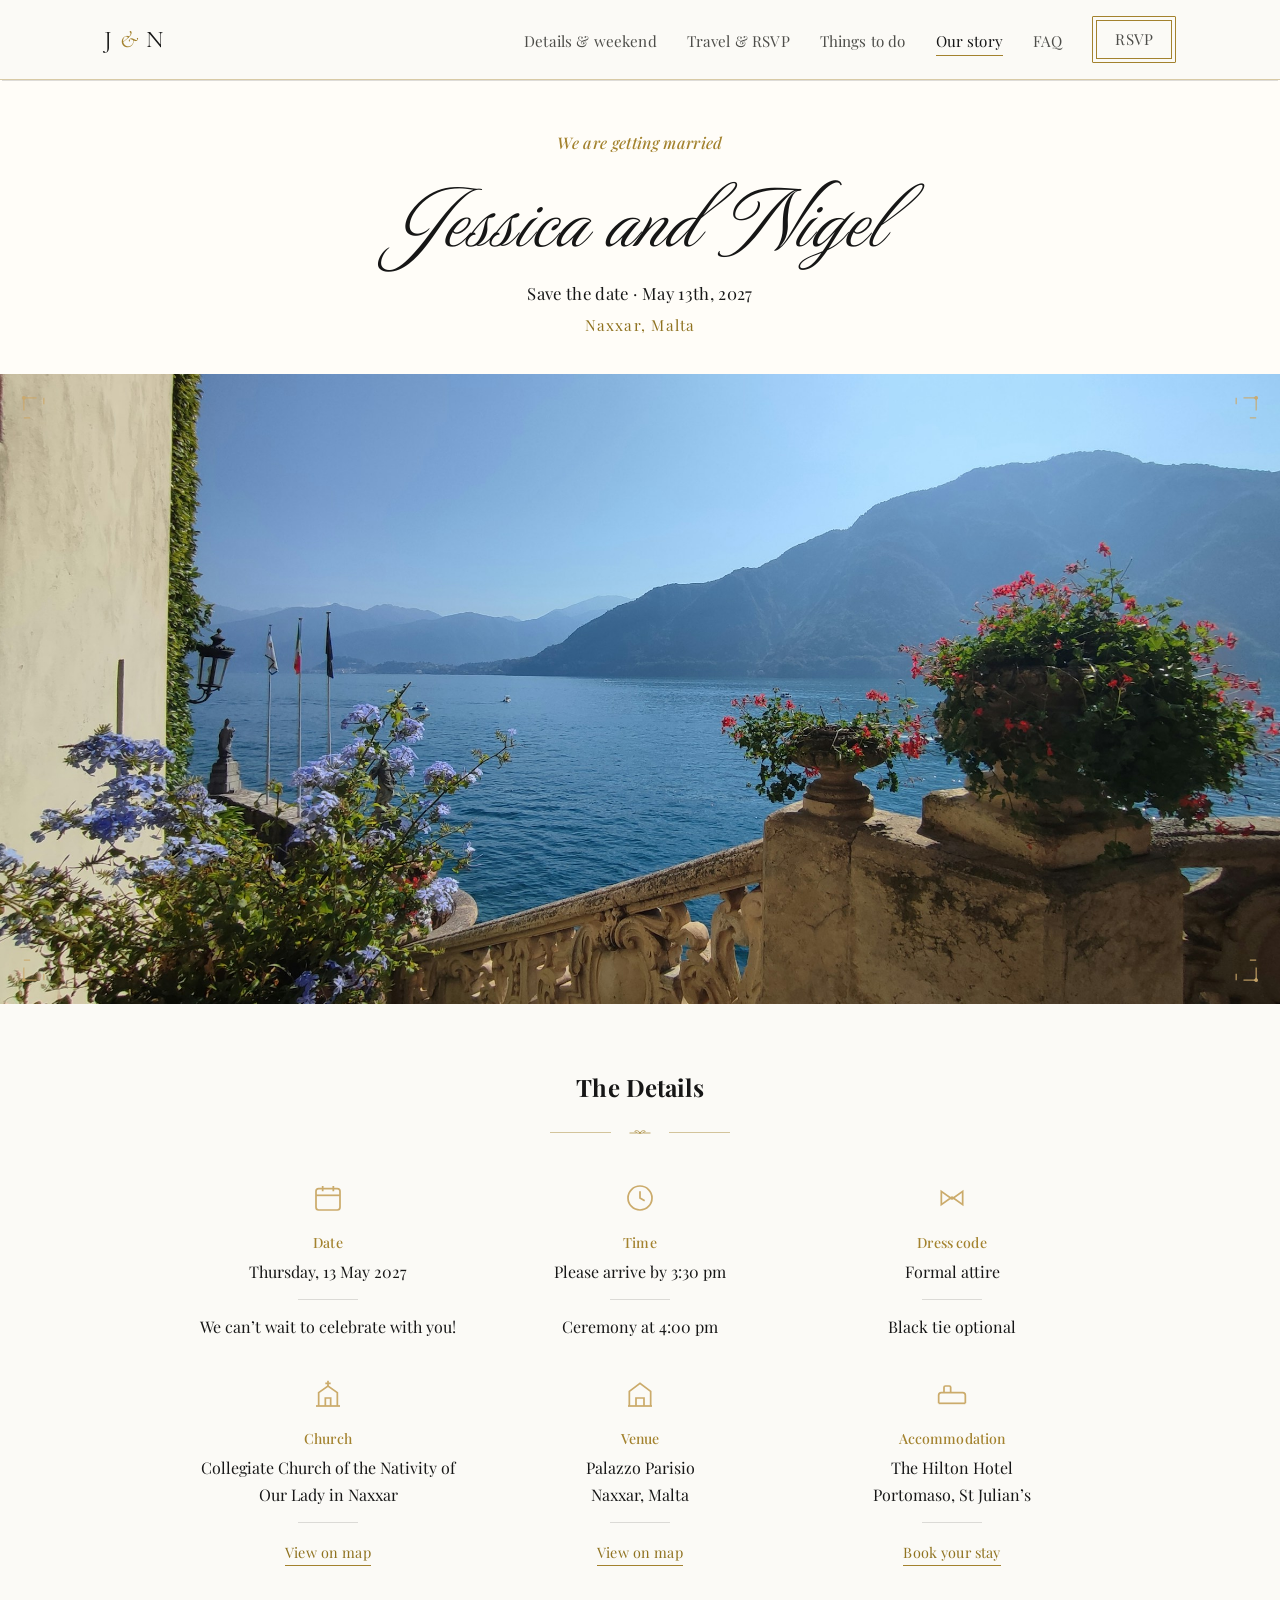
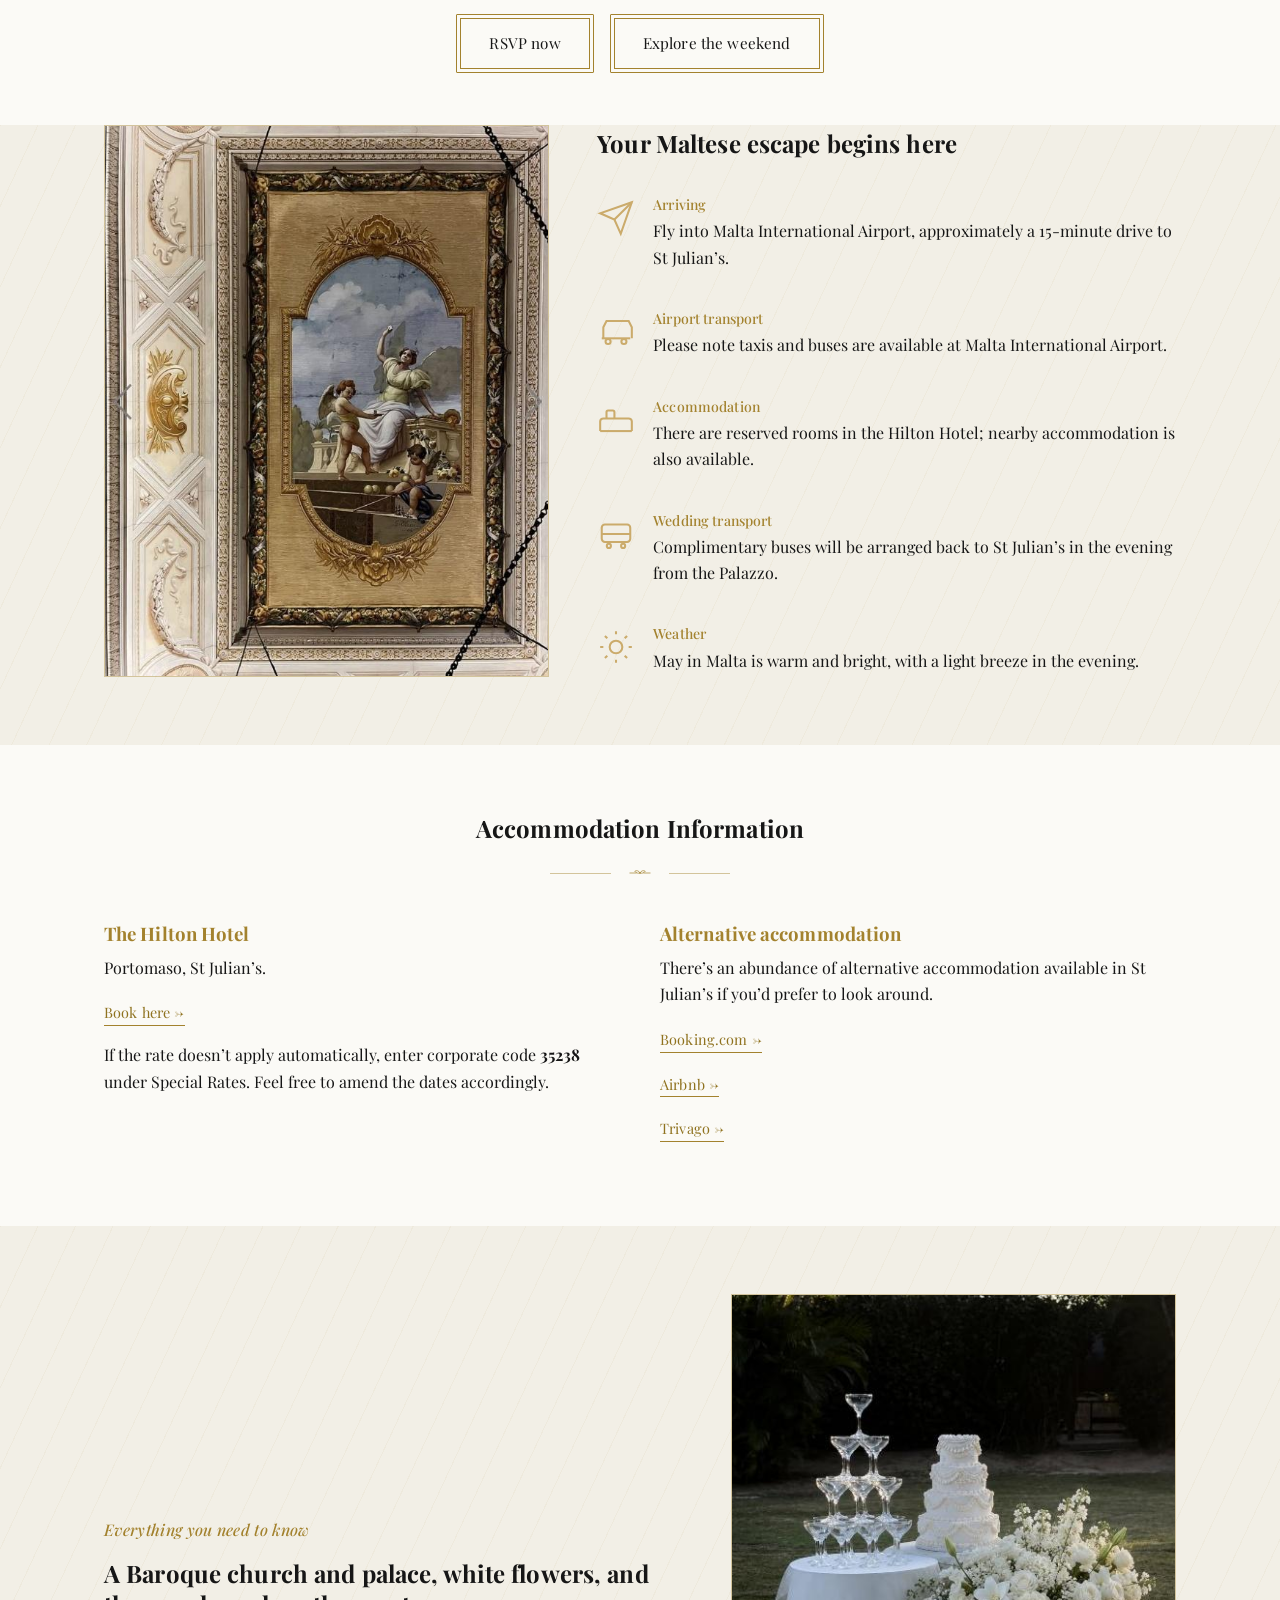
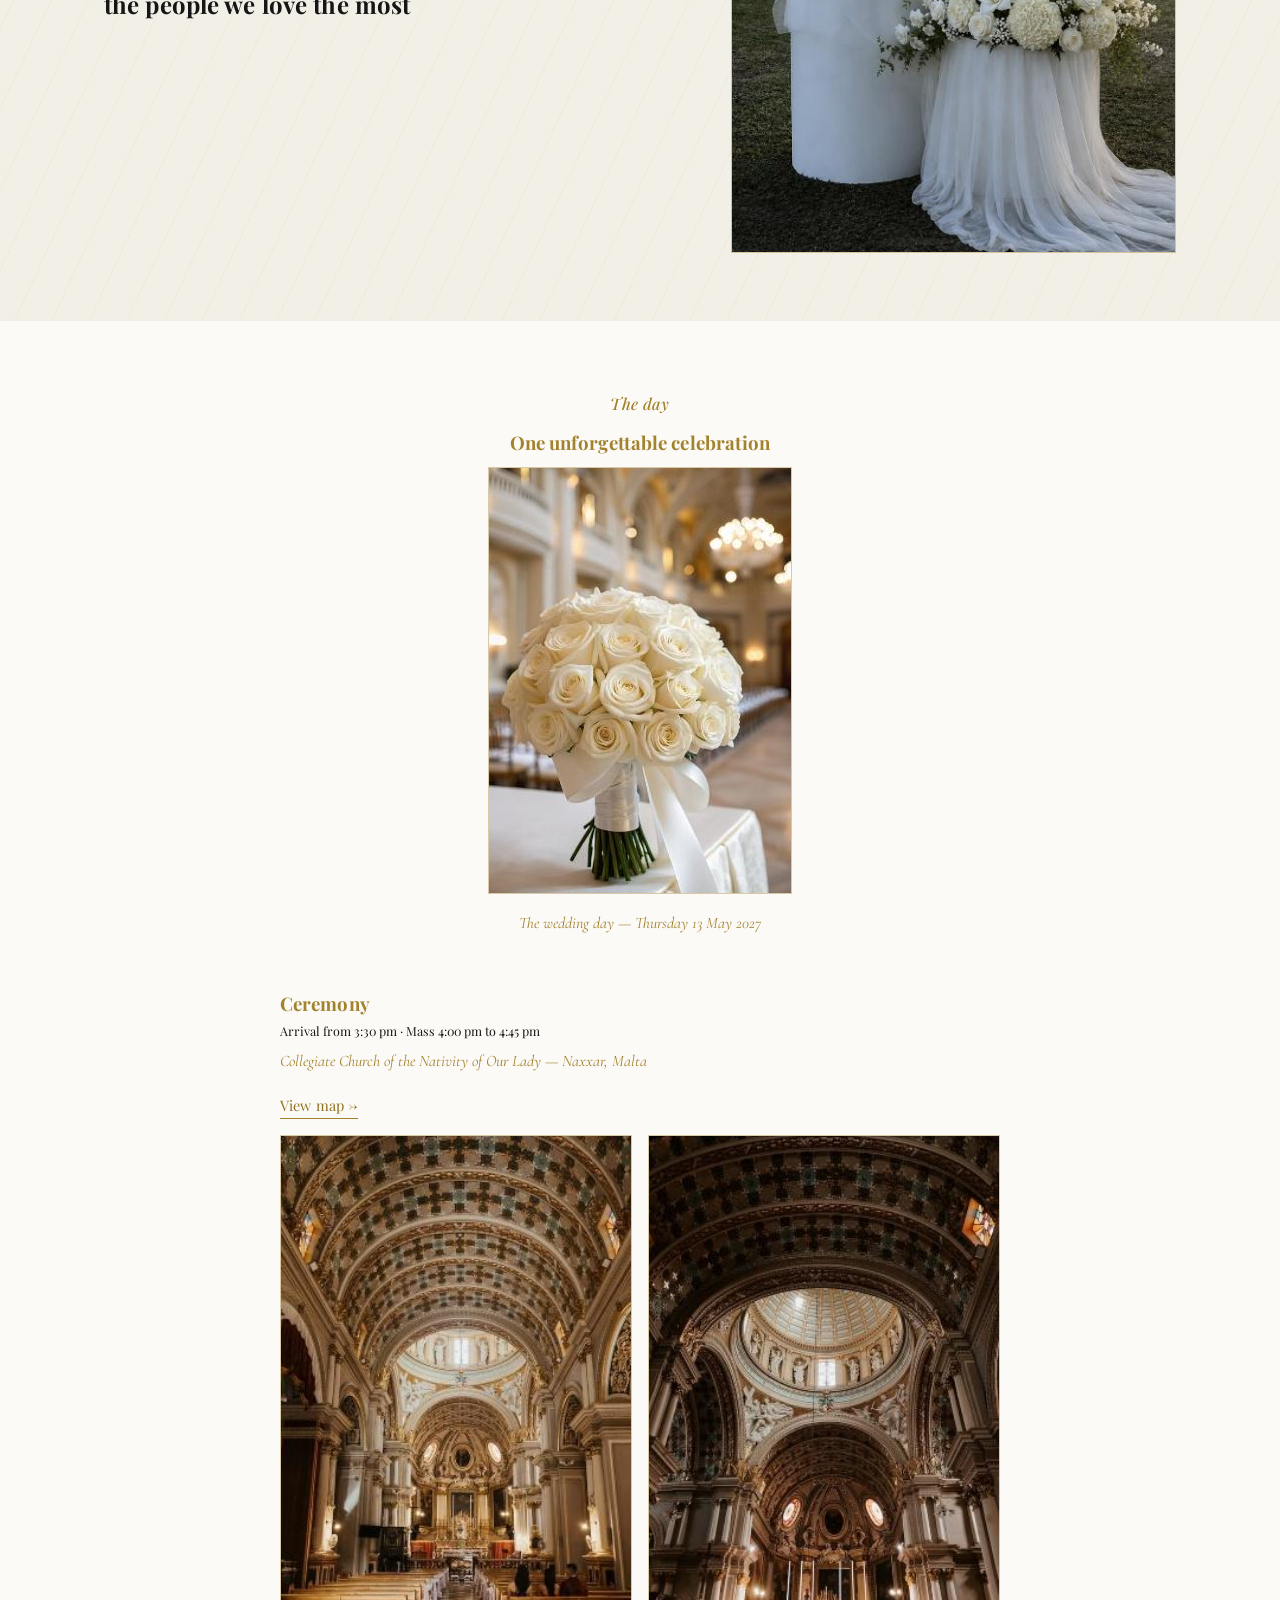
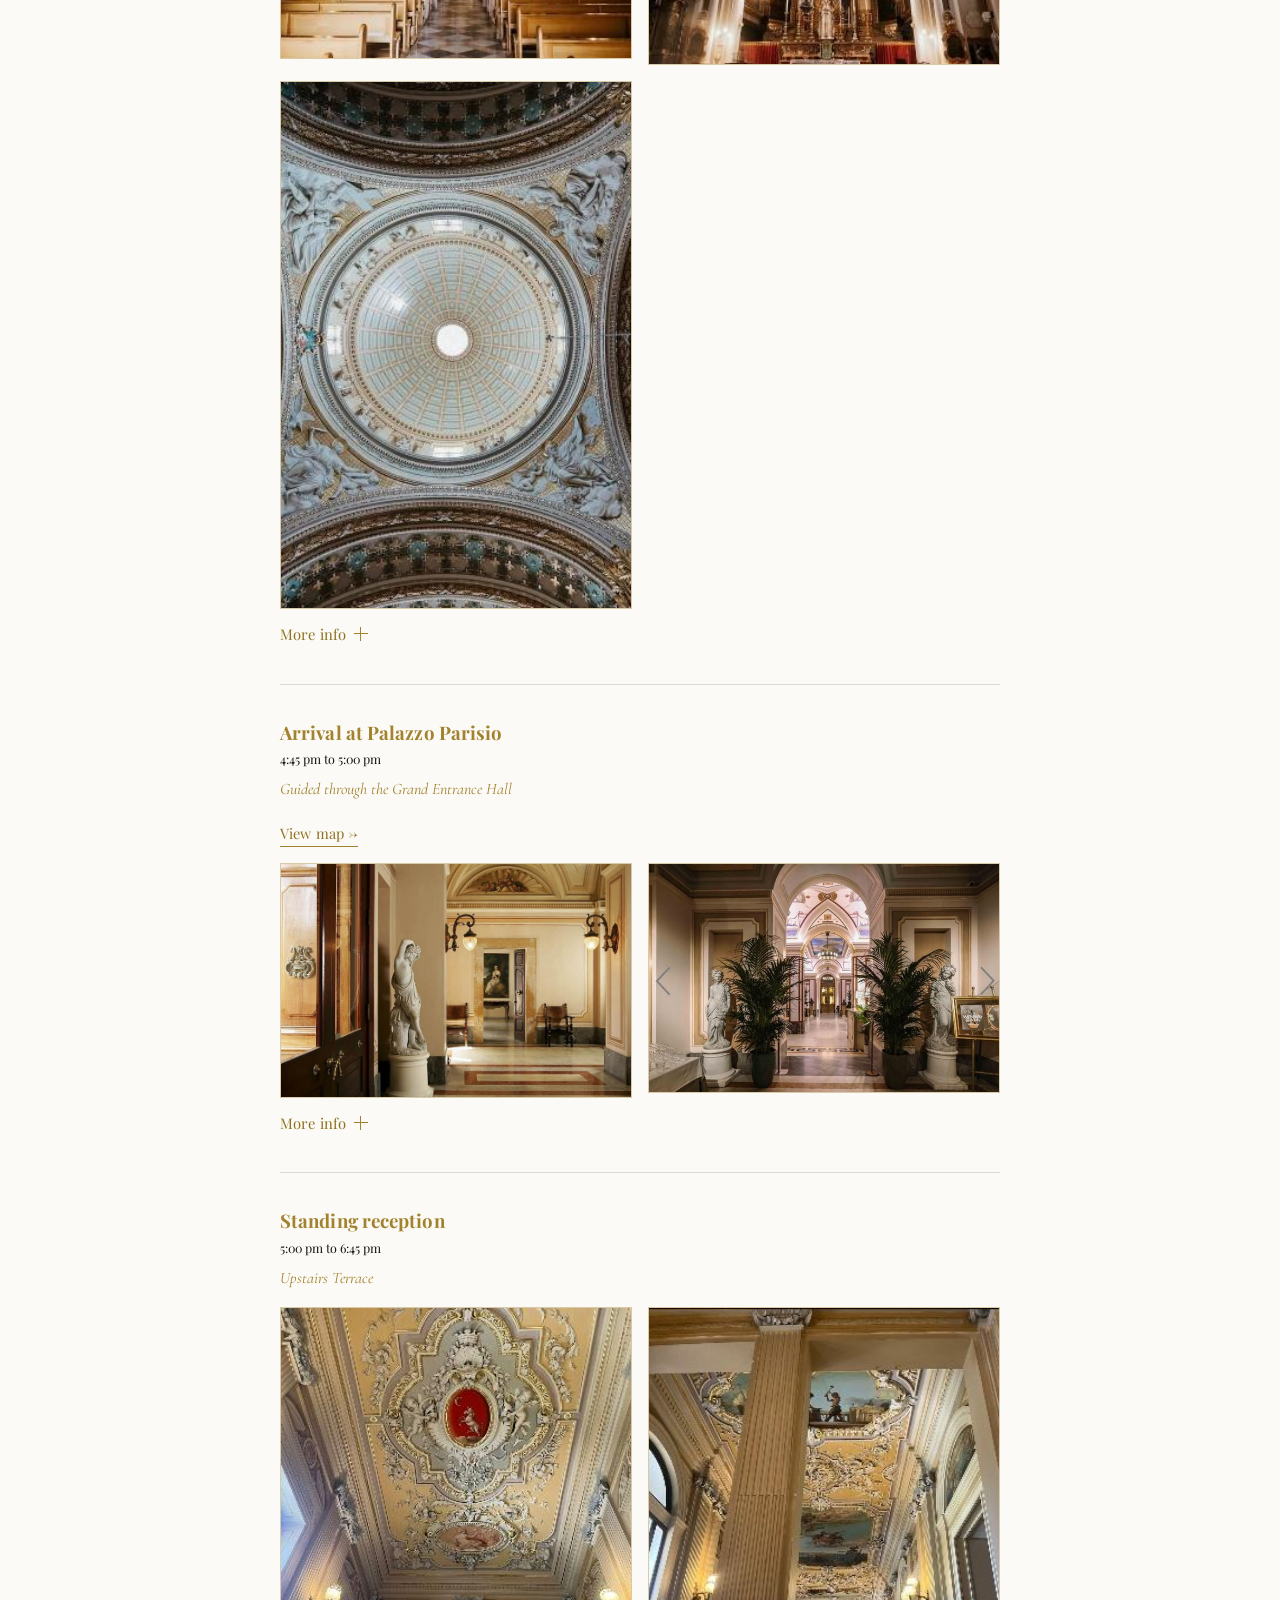
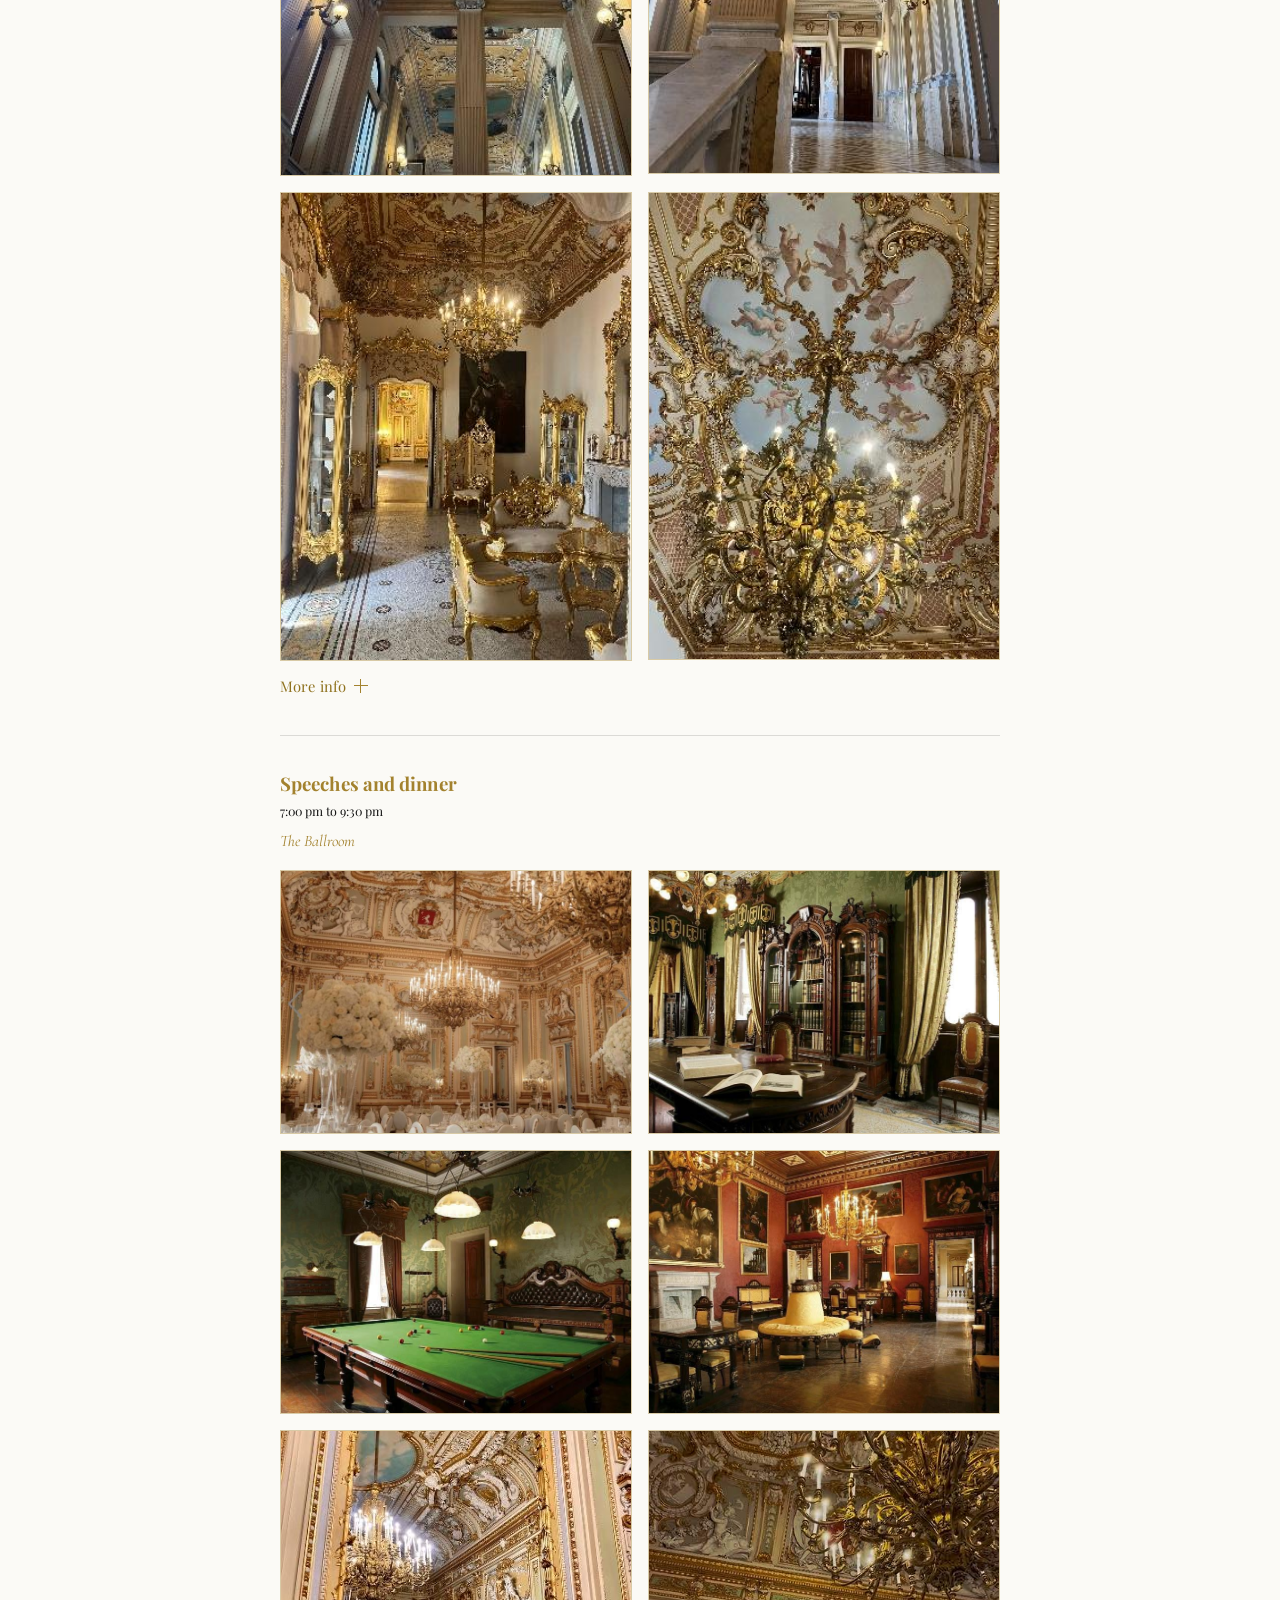
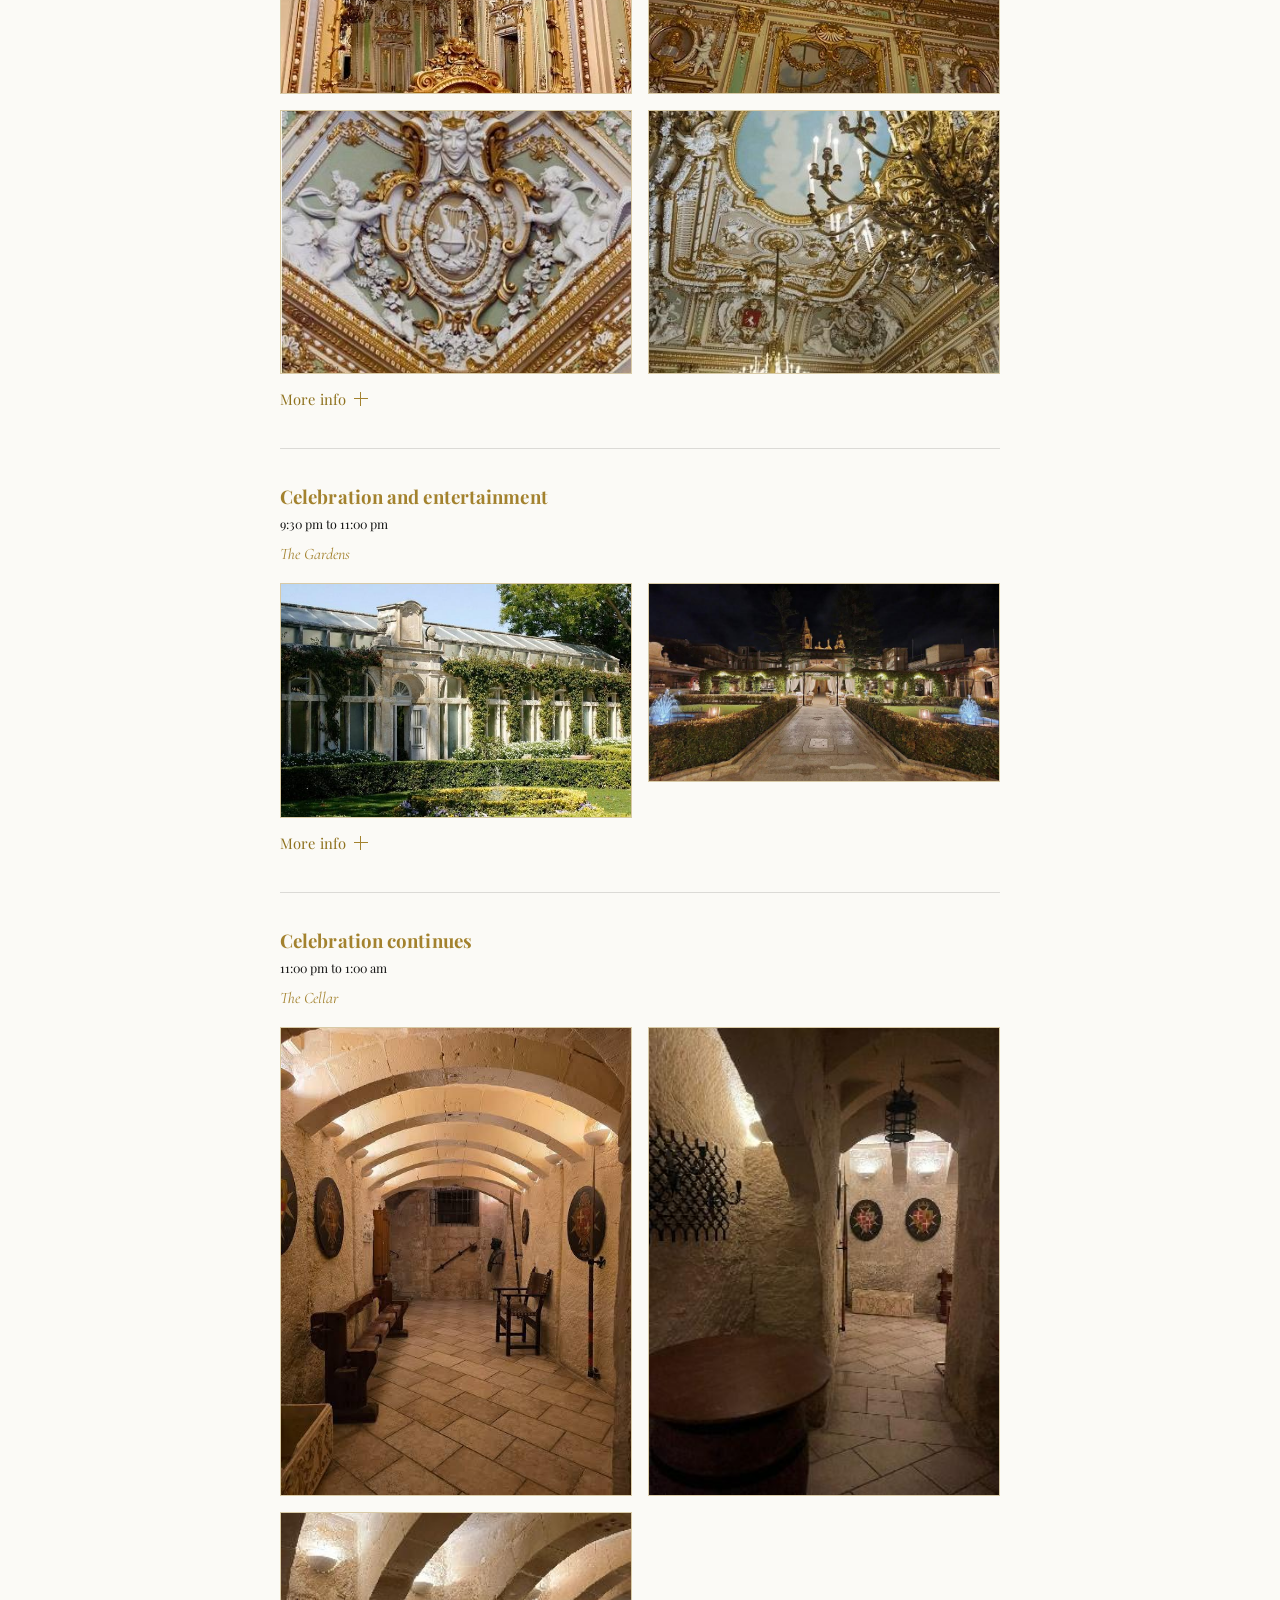
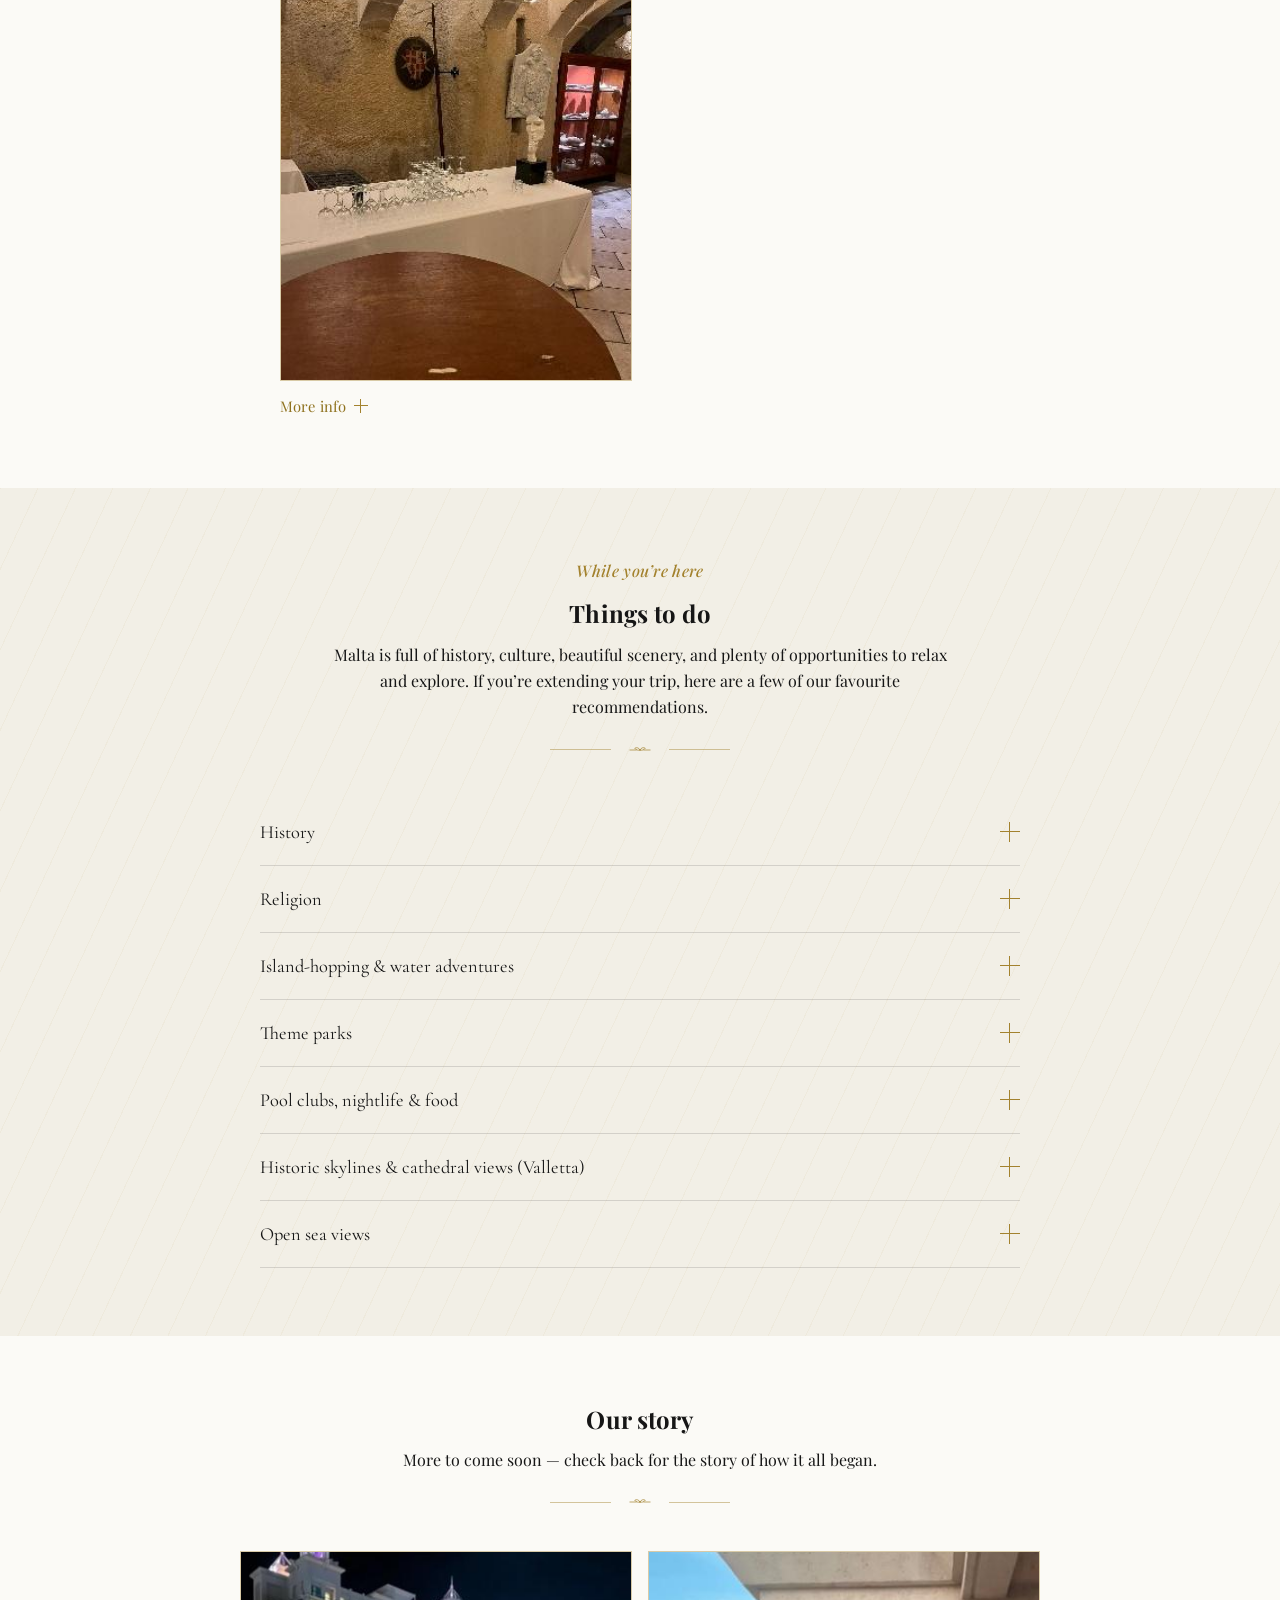
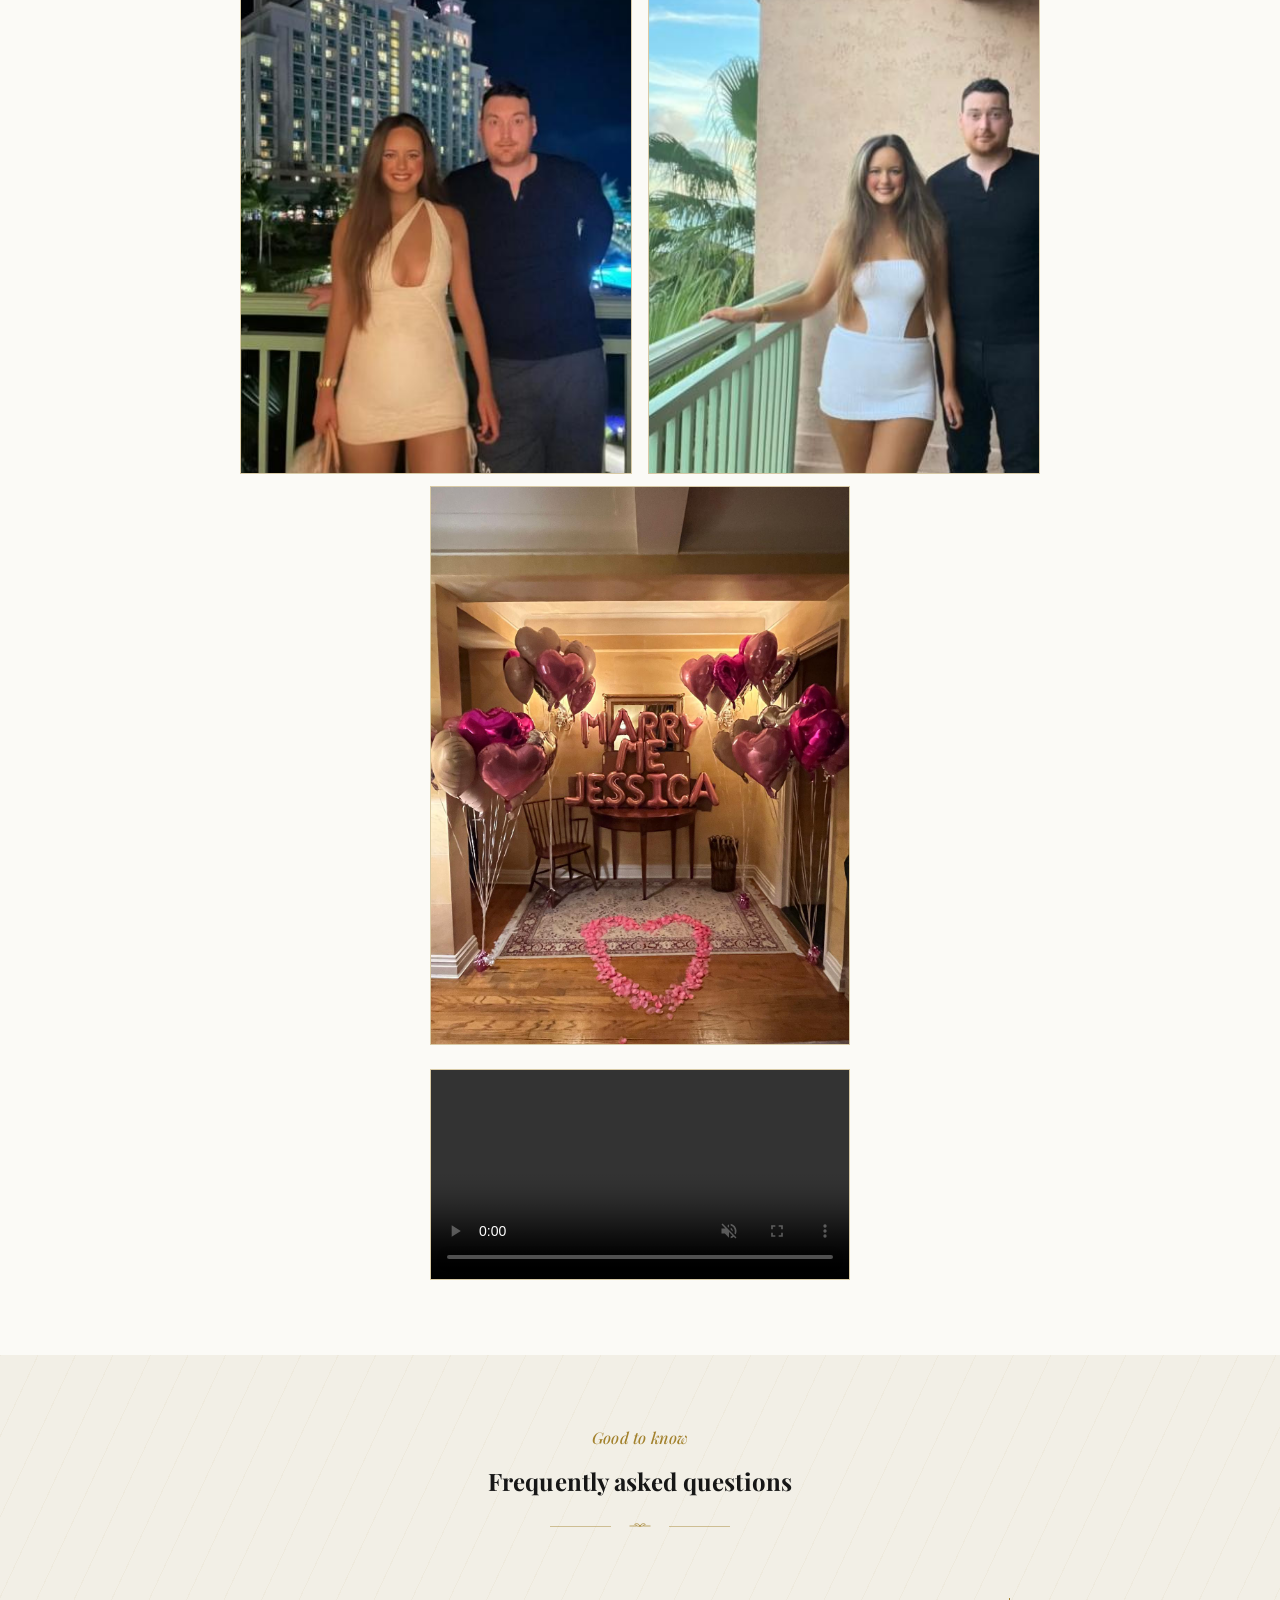
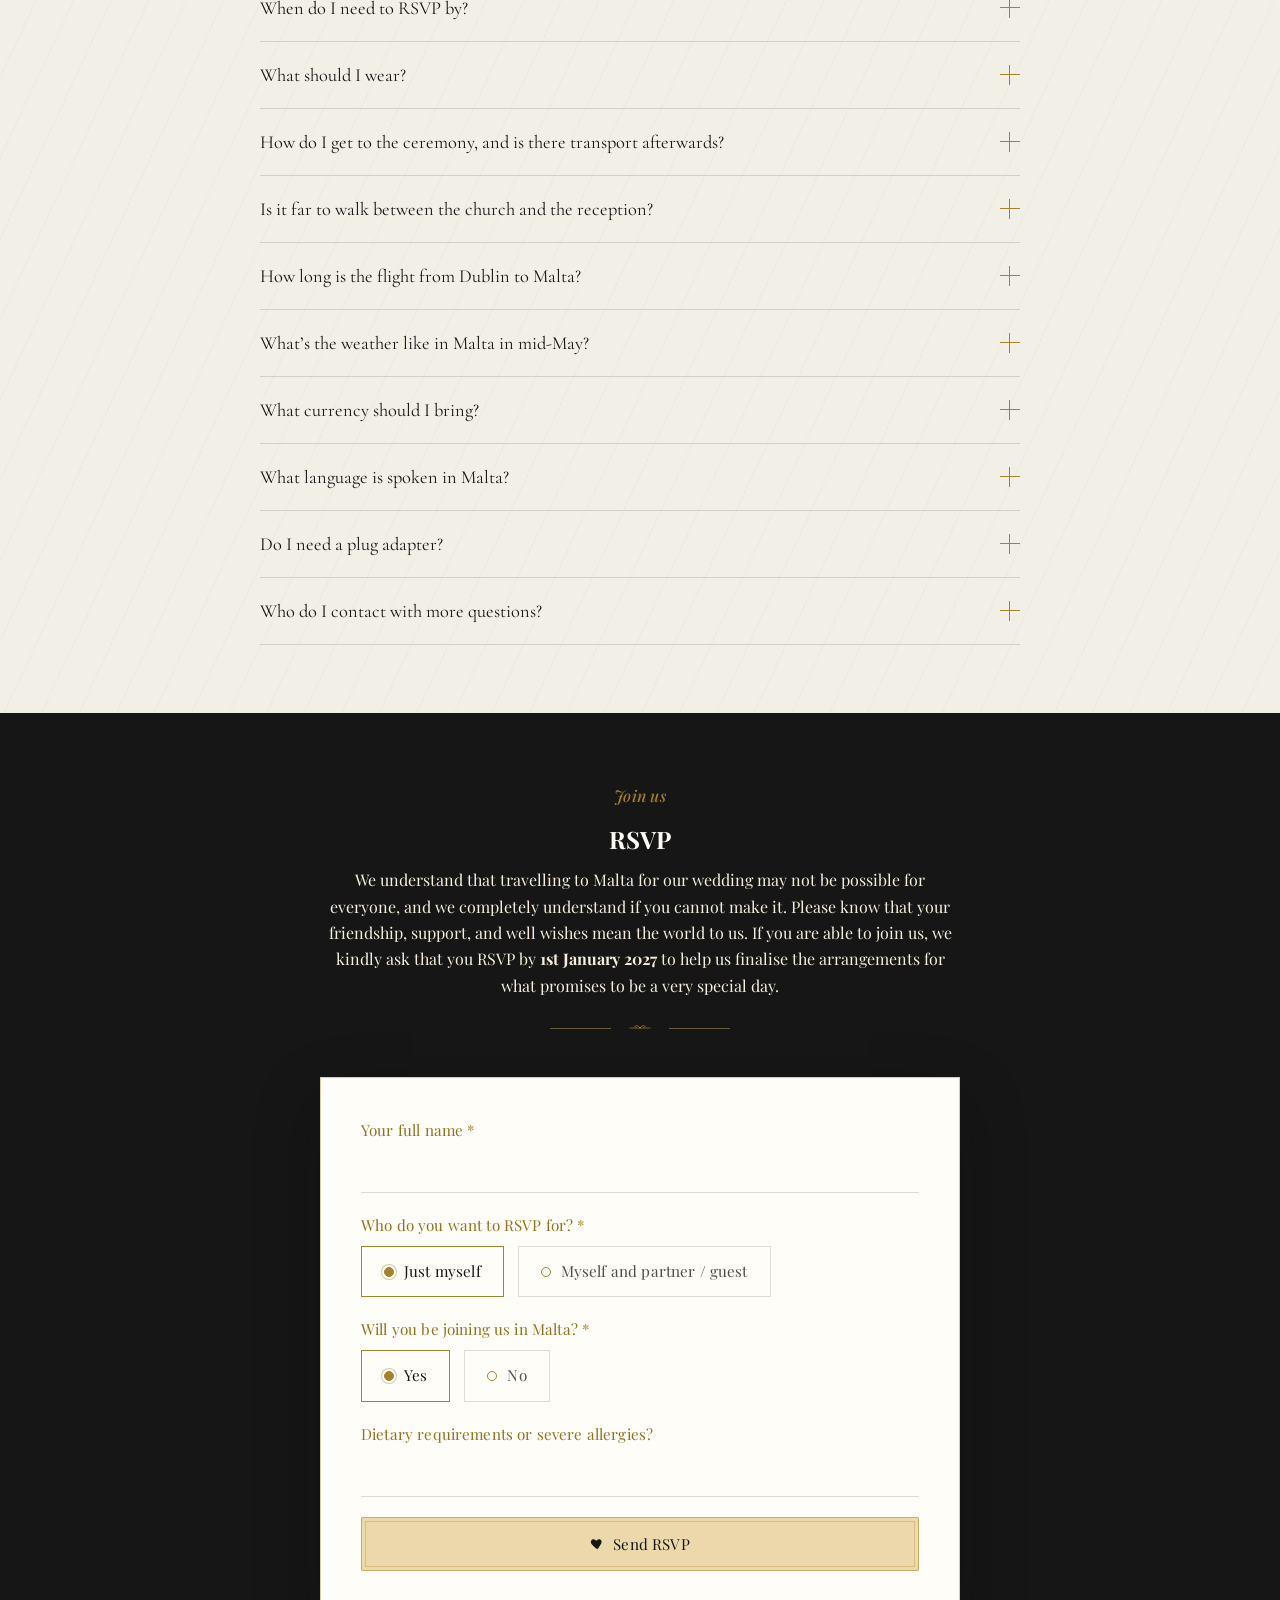
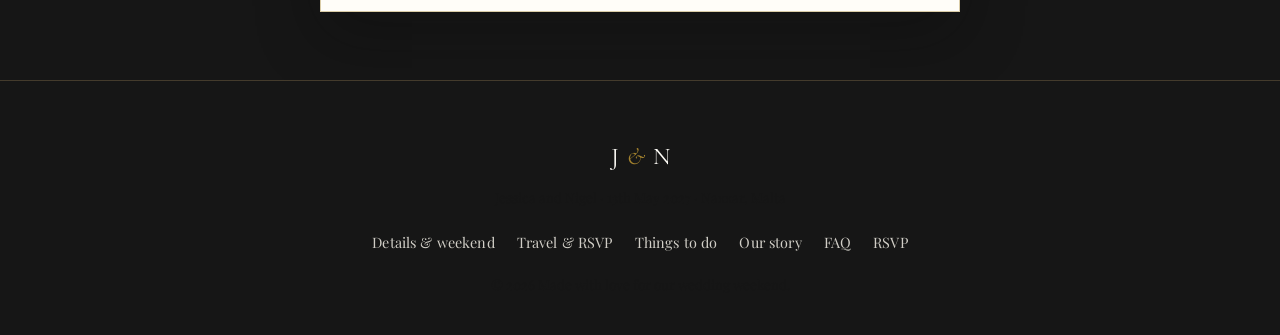
==== commit 197954ba: "Reorder Time tile so arrival comes before ceremony Co-Authored-By: Claude Sonnet 5 <noreply@anthropi" ====
--- a/index.html
+++ b/index.html
@@ -63,9 +63,9 @@
         <div class="detail-item">
           <svg class="detail-icon" viewBox="0 0 24 24" fill="none" stroke="currentColor" stroke-width="1.3"><circle cx="12" cy="12" r="9"/><path d="M12 7v5l3.5 2"/></svg>
           <h4>Time</h4>
-          <p>Ceremony at 4:00 pm</p>
+          <p>Please arrive by 3:30 pm</p>
           <hr class="detail-divider">
-          <p class="detail-sub">Please arrive by 3:30 pm</p>
+          <p class="detail-sub">Ceremony at 4:00 pm</p>
         </div>
         <div class="detail-item">
           <svg class="detail-icon" viewBox="0 0 24 24" fill="none" stroke="currentColor" stroke-width="1.3"><path d="M4 7v10l7-5-7-5Z"/><path d="M20 7v10l-7-5 7-5Z"/><circle cx="12" cy="12" r="1.4" fill="currentColor" stroke="none"/></svg>
--- a/css/style.css
+++ b/css/style.css
@@ -2,7 +2,7 @@
    Jessica & Nigel — Malta Wedding
    ========================================================================== */
 
-@import url('https://fonts.googleapis.com/css2?family=Cormorant+Garamond:ital,wght@0,400;0,500;0,600;0,700;1,500&family=Roboto+Serif:wght@300;400;500;600&family=MonteCarlo&family=Playfair+Display:wght@500;600;700&display=swap');
+@import url('https://fonts.googleapis.com/css2?family=Cormorant+Garamond:ital,wght@0,400;0,500;0,600;0,700;1,500&family=MonteCarlo&family=Playfair+Display:wght@400;500;600;700&display=swap');
 
 :root {
   --ink: #161616;
@@ -19,7 +19,7 @@
   --white: #fffdf8;
 
   --font-display: "Cormorant Garamond", serif;
-  --font-body: "Roboto Serif", serif;
+  --font-body: "Playfair Display", serif;
   --font-heading: "Playfair Display", serif;
   --font-script: "MonteCarlo", cursive;
 
@@ -36,6 +36,7 @@
 body {
   margin: 0;
   font-family: var(--font-body);
+  font-weight: 400;
   color: var(--ink);
   background: var(--sand);
   line-height: 1.65;
@@ -79,9 +80,8 @@
 h4 {
   font-family: var(--font-body);
   font-weight: 500;
-  font-size: 0.78rem;
-  letter-spacing: 0.12em;
-  text-transform: uppercase;
+  font-size: 0.88rem;
+  letter-spacing: 0.01em;
   color: var(--gold);
 }
 
@@ -97,9 +97,9 @@
   display: inline-block;
   font-family: var(--font-body);
   font-weight: 500;
-  font-size: 0.76rem;
-  letter-spacing: 0.3em;
-  text-transform: uppercase;
+  font-size: 1rem;
+  font-style: italic;
+  letter-spacing: 0.02em;
   color: var(--gold);
   margin-bottom: 0.9em;
 }
@@ -155,9 +155,8 @@
   align-items: center;
   gap: 8px;
   font-family: var(--font-body);
-  font-size: 0.8rem;
-  letter-spacing: 0.16em;
-  text-transform: uppercase;
+  font-size: 0.95rem;
+  letter-spacing: 0.01em;
   padding: 16px 32px;
   border: 1px solid var(--gold);
   outline: 1px solid var(--gold);
@@ -224,9 +223,8 @@
   padding: 0;
 }
 .nav-links a {
-  font-size: 0.82rem;
-  letter-spacing: 0.08em;
-  text-transform: uppercase;
+  font-size: 0.95rem;
+  letter-spacing: 0.01em;
   color: var(--ink-soft);
   padding-bottom: 4px;
   border-bottom: 1px solid transparent;
@@ -337,8 +335,7 @@
 .hero-date {
   font-family: var(--font-body);
   font-size: 1.05rem;
-  letter-spacing: 0.14em;
-  text-transform: uppercase;
+  letter-spacing: 0.02em;
   color: var(--ink);
   margin-top: 18px;
 }
@@ -455,9 +452,8 @@
 .map-link {
   display: inline-block;
   margin-top: 4px;
-  font-size: 0.76rem;
-  letter-spacing: 0.08em;
-  text-transform: uppercase;
+  font-size: 0.9rem;
+  letter-spacing: 0.01em;
   color: var(--sea);
   border-bottom: 1px solid var(--gold);
 }
@@ -595,9 +591,8 @@
   border: none;
   padding: 0;
   font-family: var(--font-body);
-  font-size: 0.76rem;
-  letter-spacing: 0.08em;
-  text-transform: uppercase;
+  font-size: 0.92rem;
+  letter-spacing: 0.01em;
   color: var(--sea);
   cursor: pointer;
 }
@@ -780,31 +775,6 @@
   .detail-item:last-child { padding-bottom: 0; border-bottom: none; }
 }
 
-/* ---------- Our Story ---------- */
-.story-label {
-  display: inline-block;
-  font-family: var(--font-body);
-  font-size: 0.72rem;
-  letter-spacing: 0.22em;
-  text-transform: uppercase;
-  color: var(--terracotta);
-  background: rgba(163, 130, 46, 0.1);
-  padding: 6px 14px;
-  border: 1px dashed var(--gold-line);
-  margin-bottom: 1em;
-}
-
-
-.placeholder-note {
-  display: inline-block;
-  margin-top: 10px;
-  font-size: 0.82rem;
-  color: var(--terracotta);
-  background: rgba(184, 134, 47, 0.08);
-  padding: 6px 12px;
-  border: 1px dashed rgba(184, 134, 47, 0.4);
-}
-
 /* ---------- FAQ accordion ---------- */
 .faq-list { max-width: 760px; margin: 0 auto; }
 .faq-item {
@@ -870,9 +840,8 @@
 
 .form-row label.field-label {
   display: block;
-  font-size: 0.8rem;
-  letter-spacing: 0.08em;
-  text-transform: uppercase;
+  font-size: 0.95rem;
+  letter-spacing: 0.01em;
   color: var(--sea);
   margin-bottom: 8px;
 }
@@ -906,9 +875,8 @@
   gap: 10px;
   border: 1px solid var(--line);
   padding: 12px 22px;
-  font-size: 0.82rem;
-  letter-spacing: 0.06em;
-  text-transform: uppercase;
+  font-size: 0.95rem;
+  letter-spacing: 0.01em;
   cursor: pointer;
   transition: all 0.2s ease;
   color: var(--ink-soft);
@@ -976,9 +944,8 @@
   padding: 0;
 }
 .footer-links a {
-  font-size: 0.78rem;
-  letter-spacing: 0.08em;
-  text-transform: uppercase;
+  font-size: 0.9rem;
+  letter-spacing: 0.01em;
   color: var(--sand-alt);
   opacity: 0.85;
 }
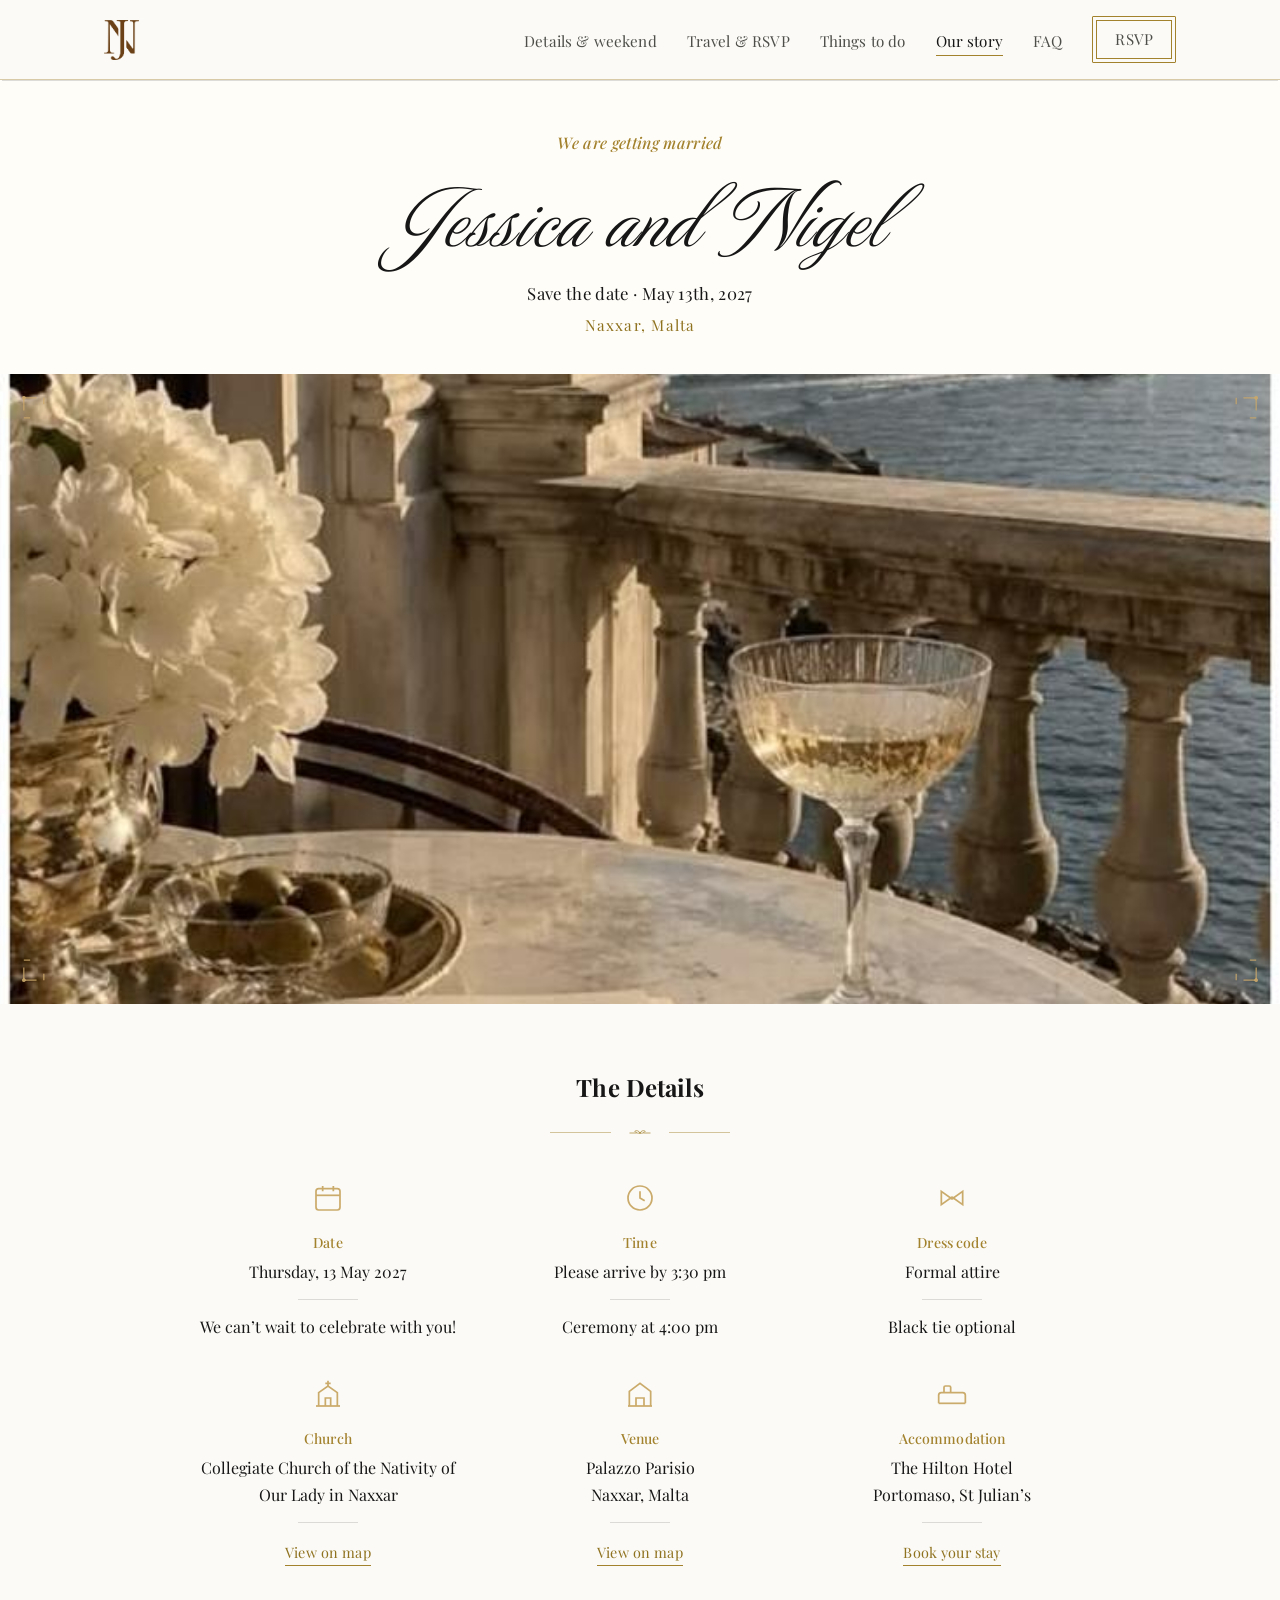
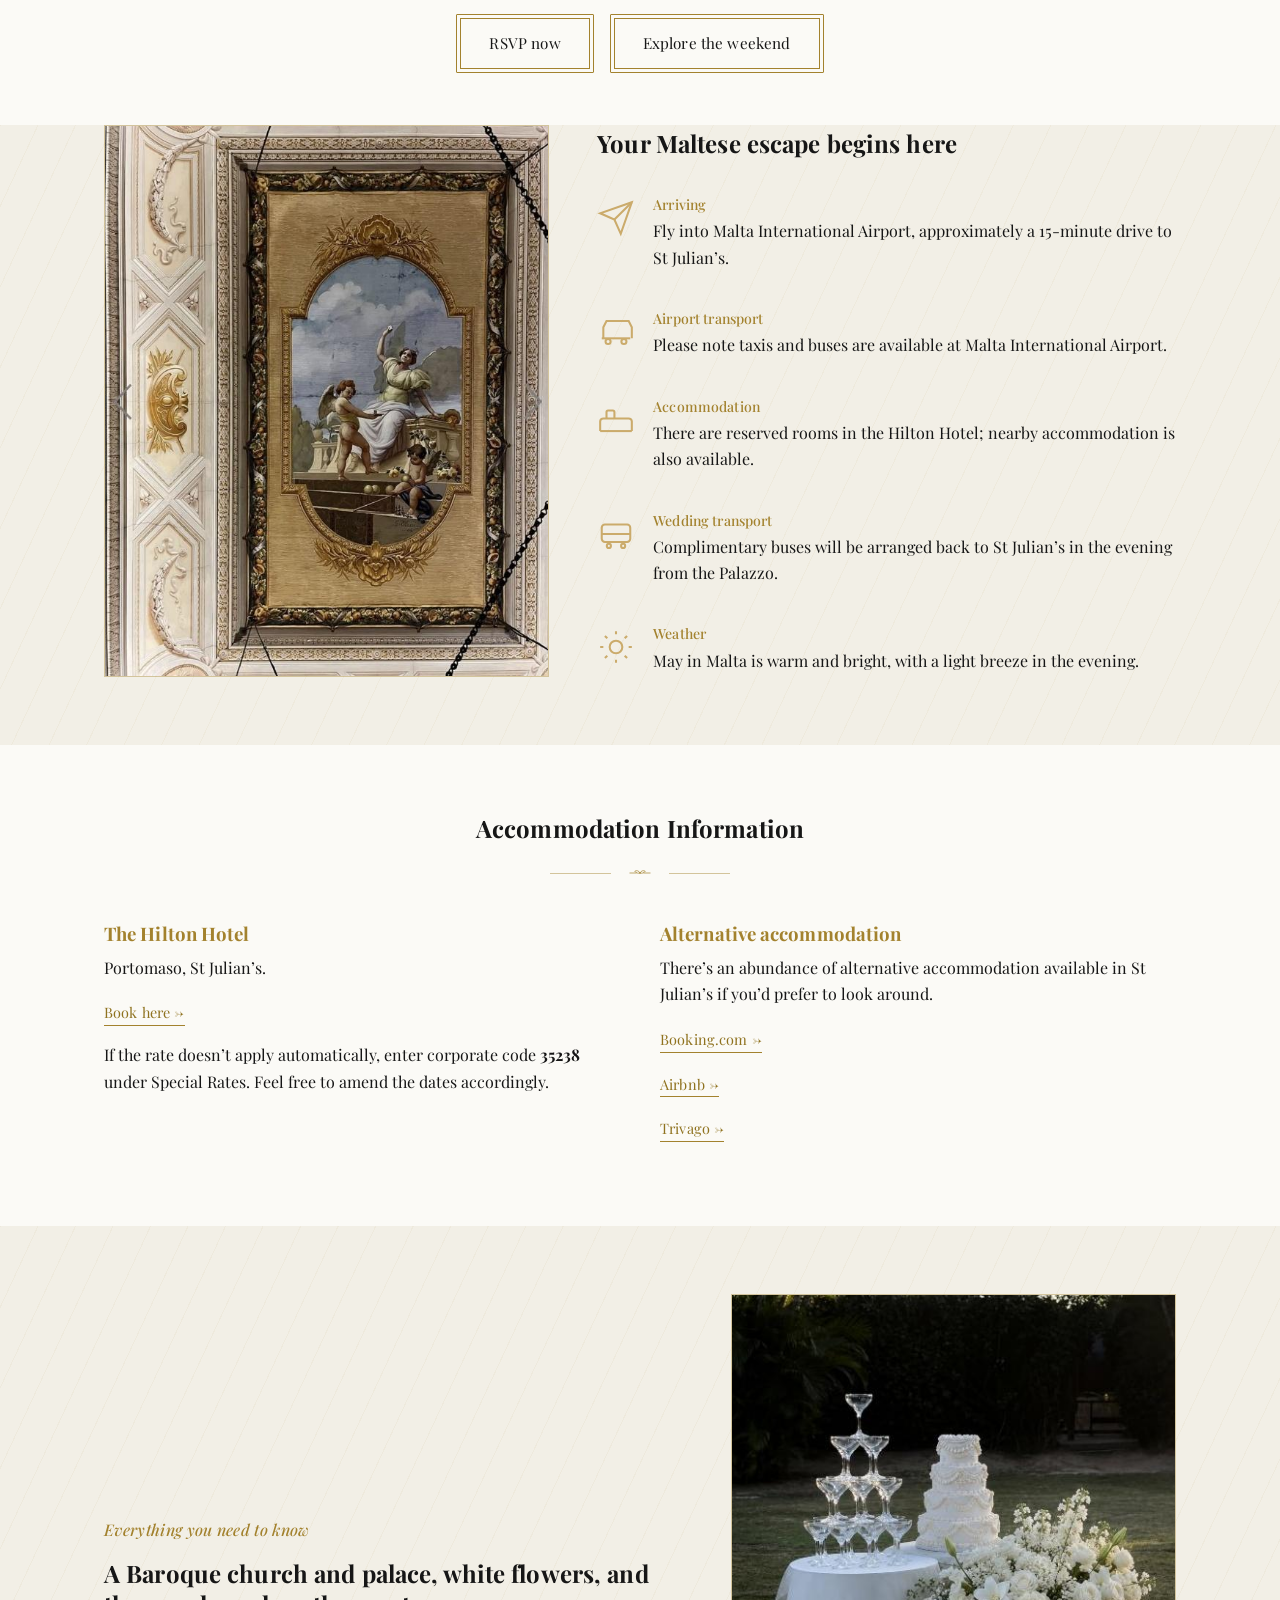
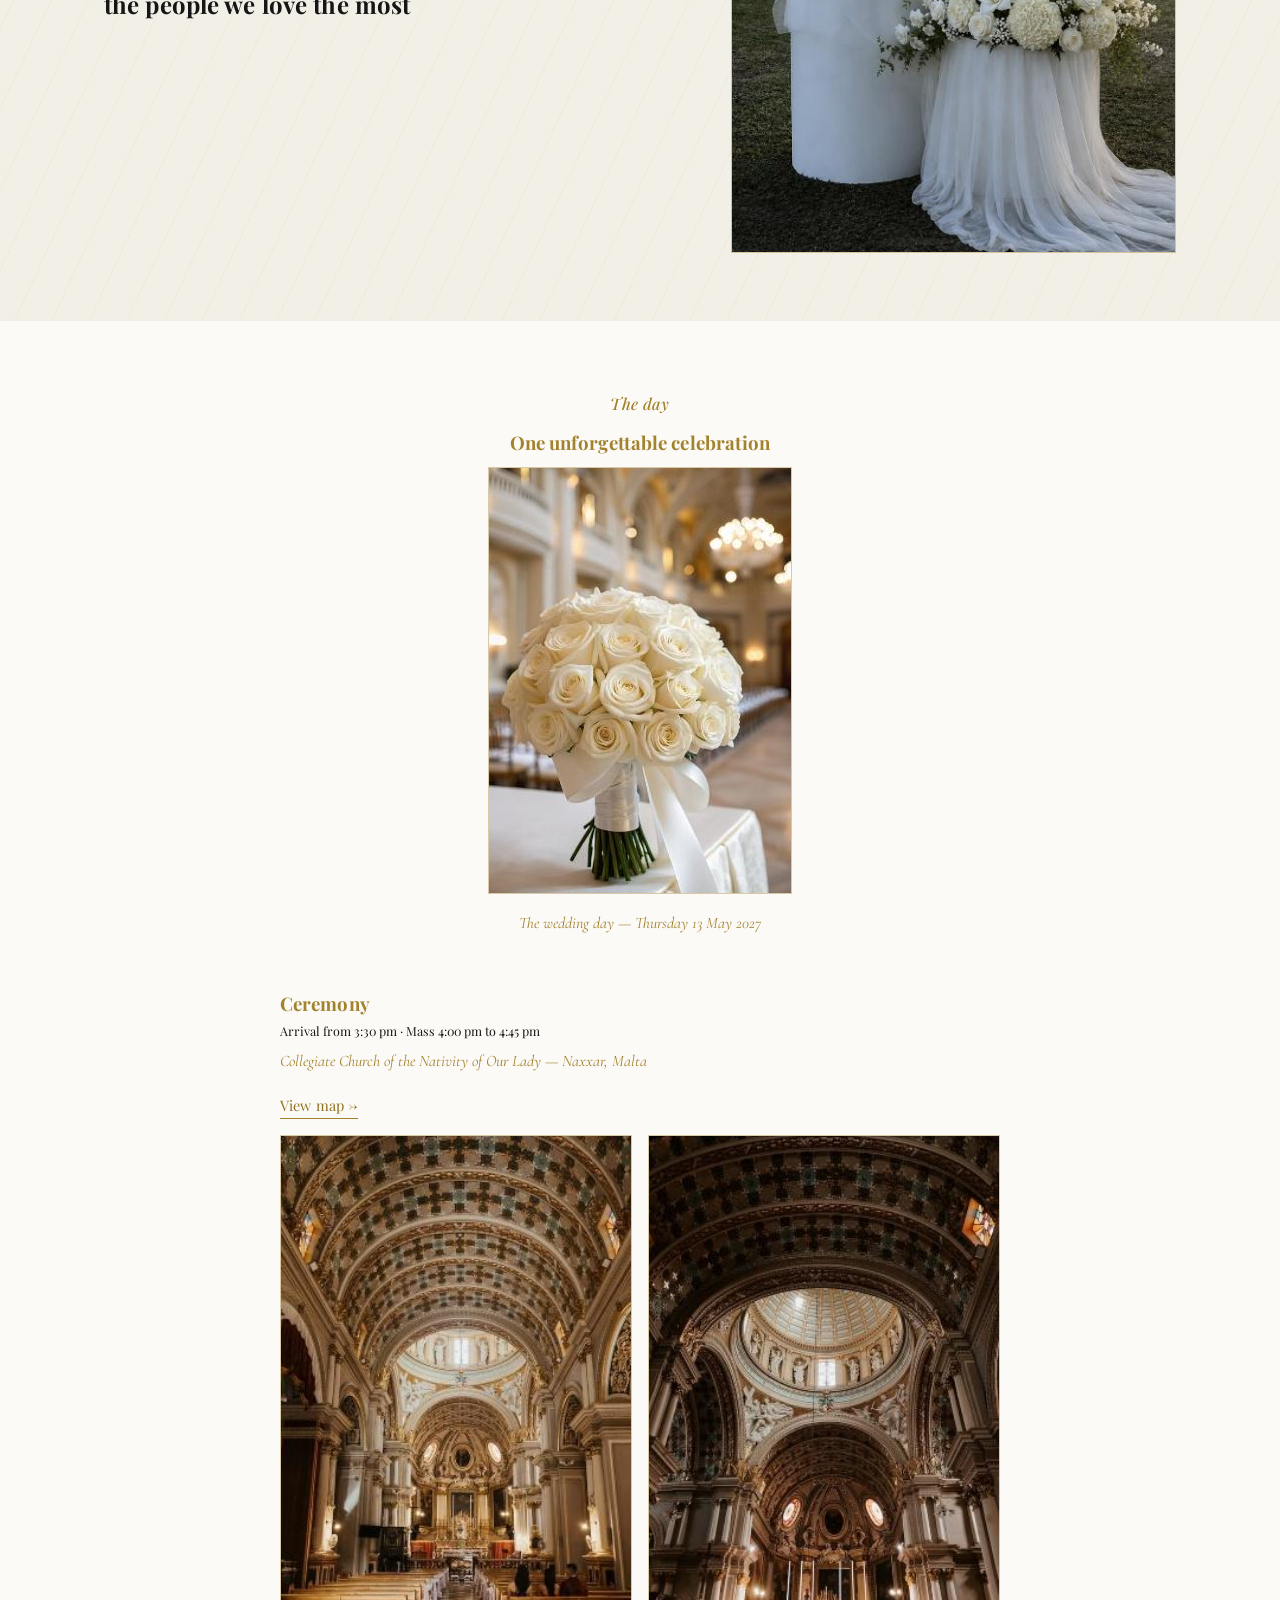
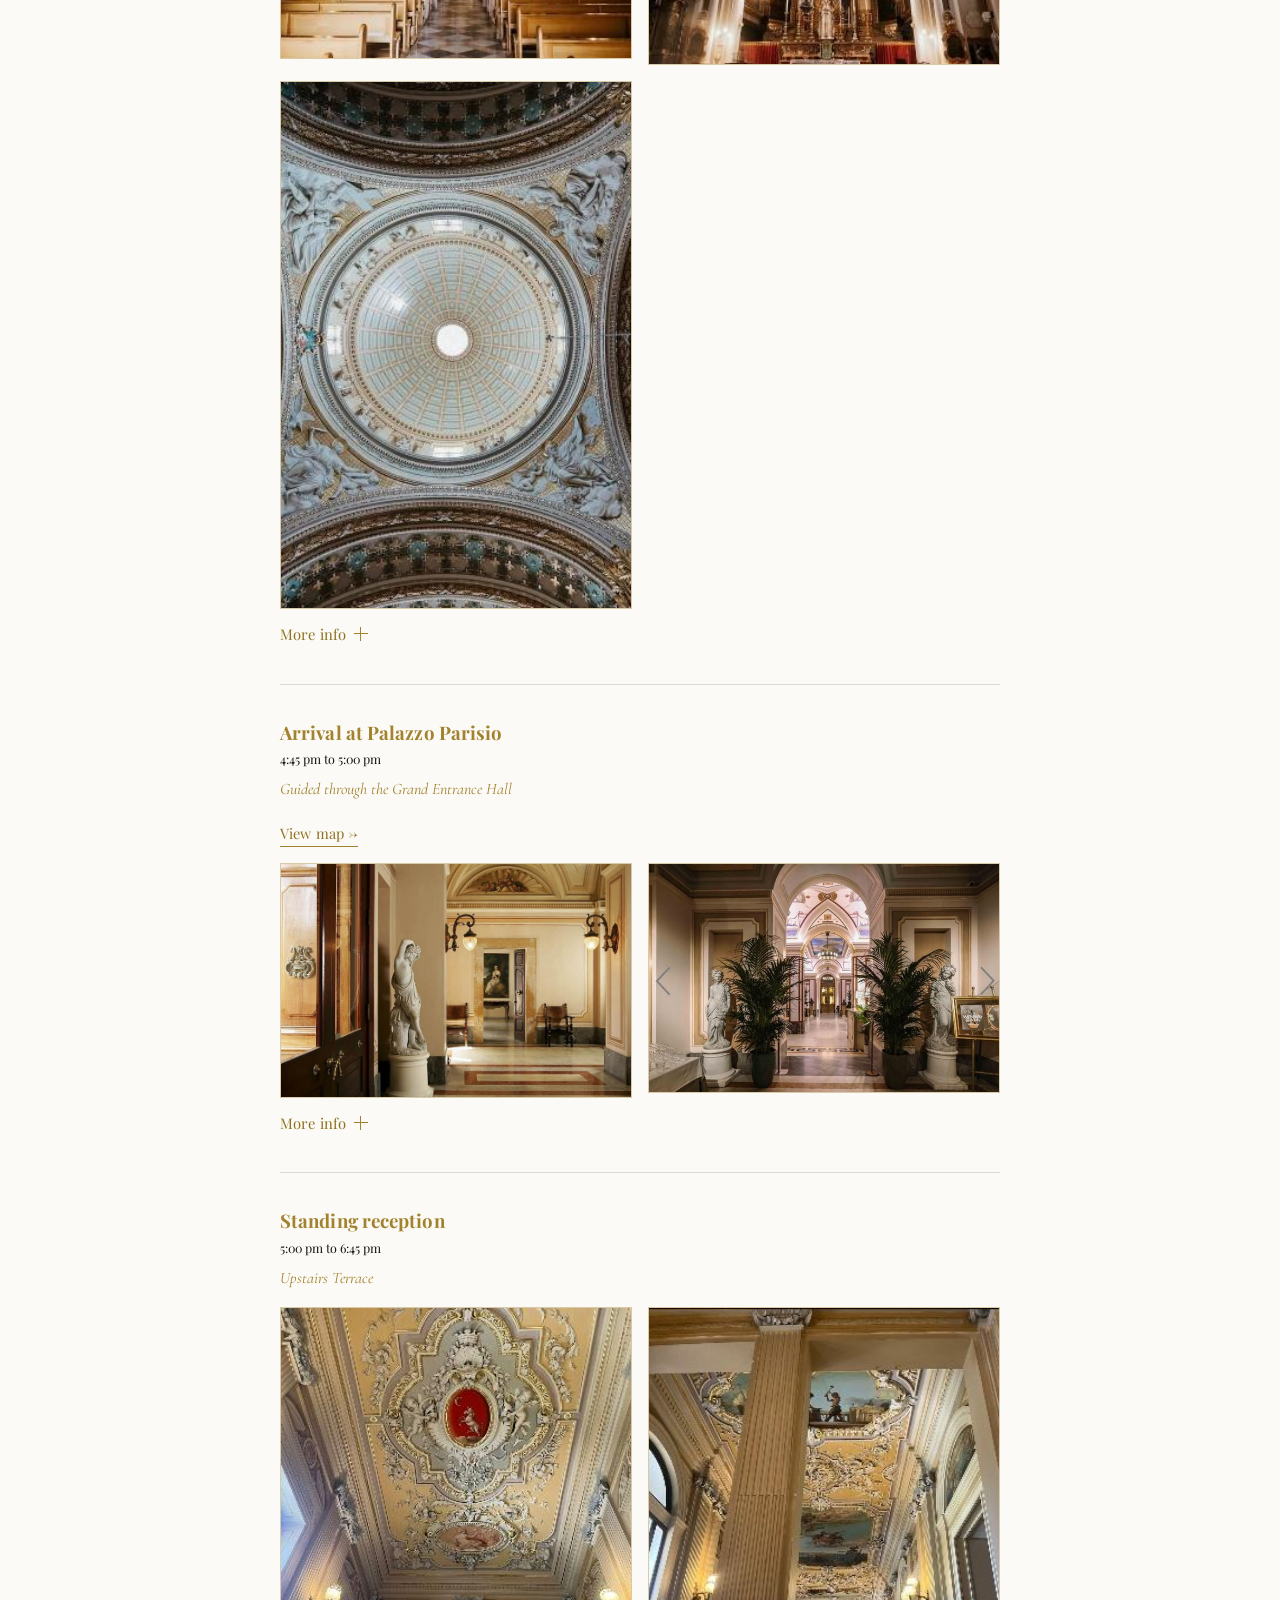
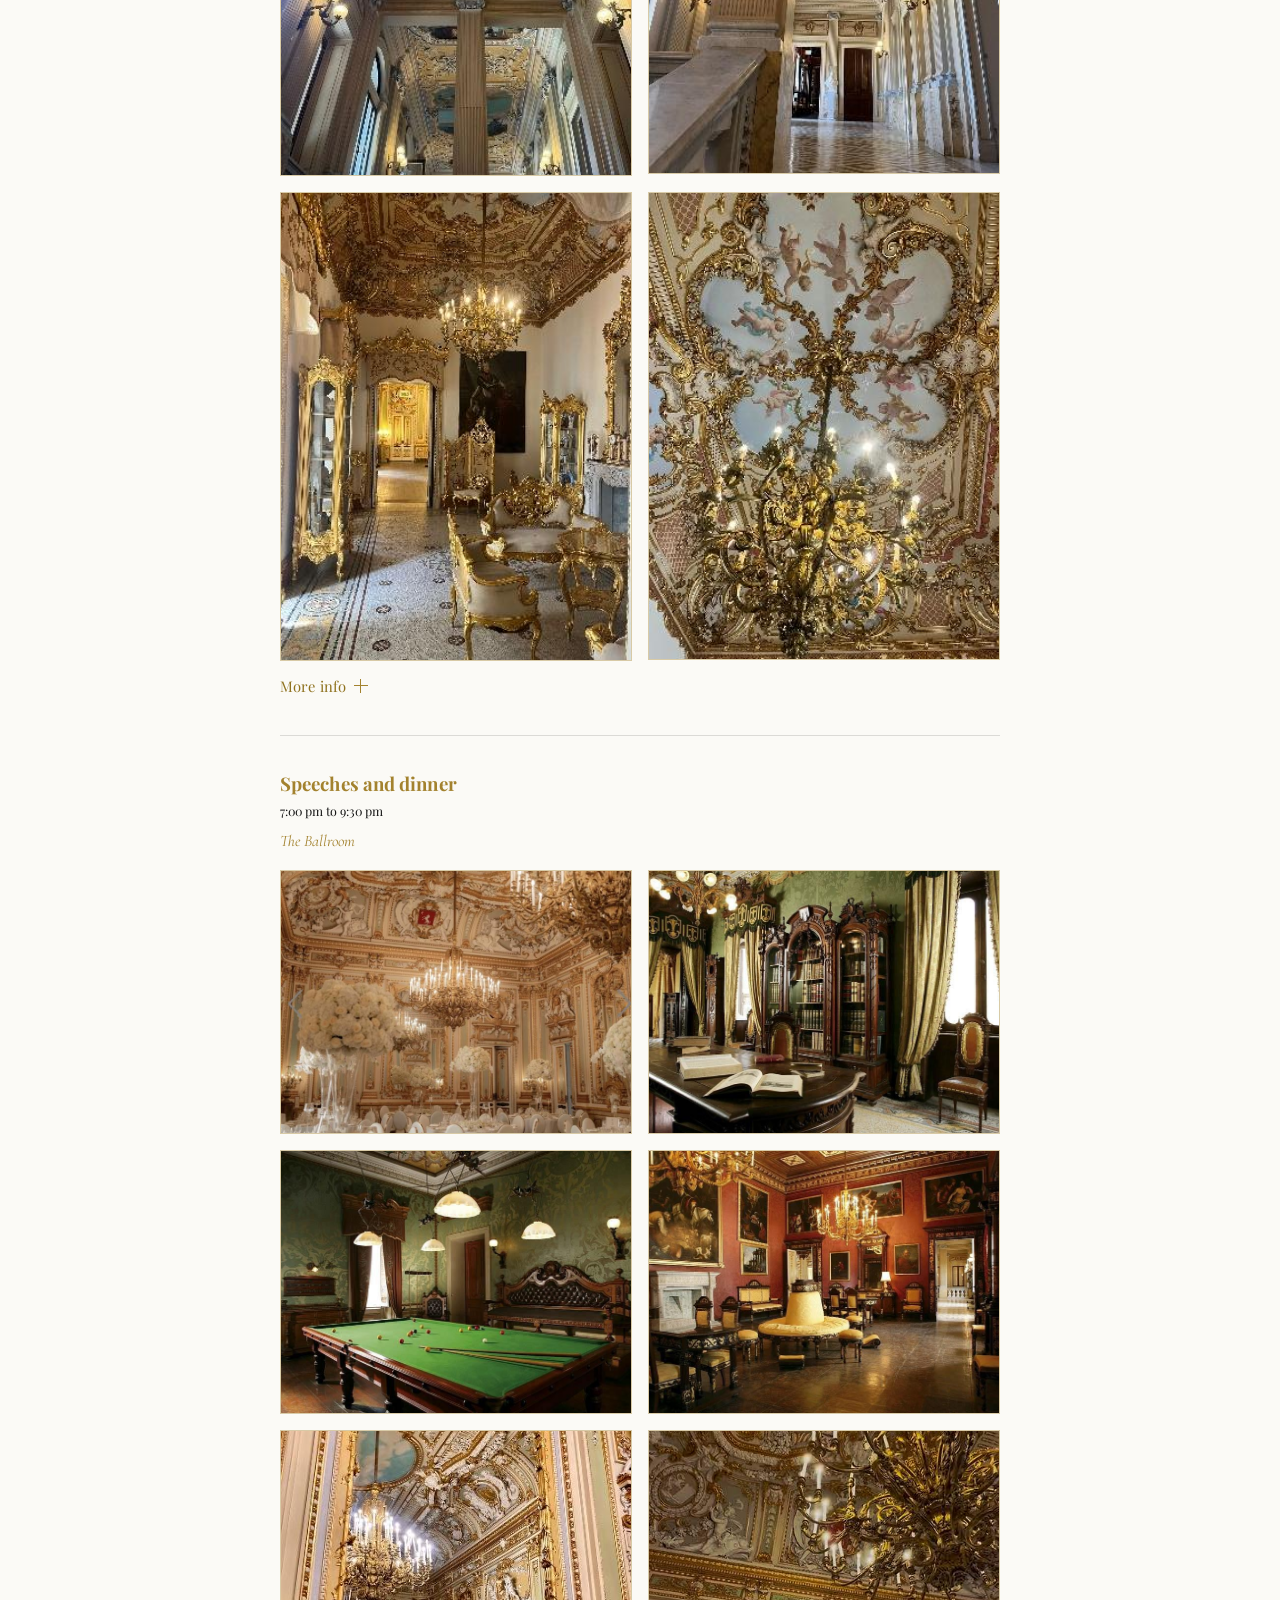
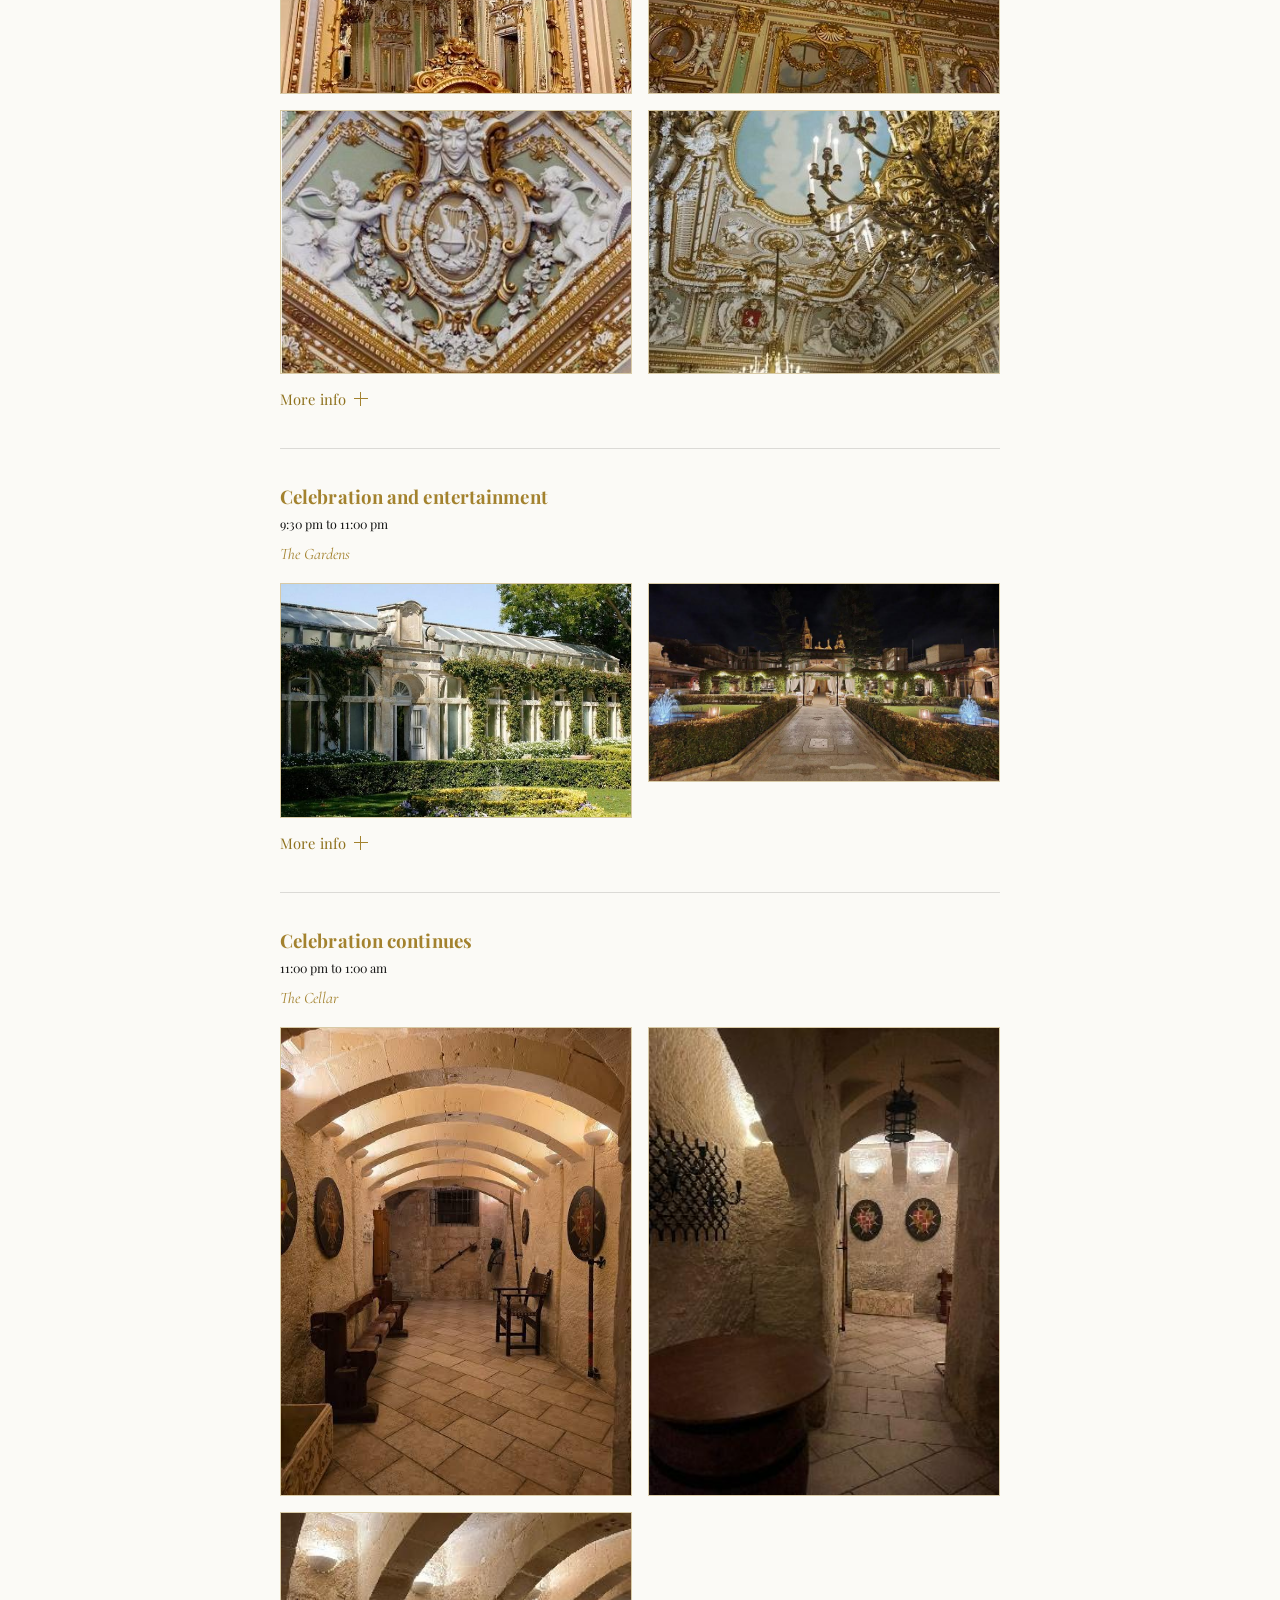
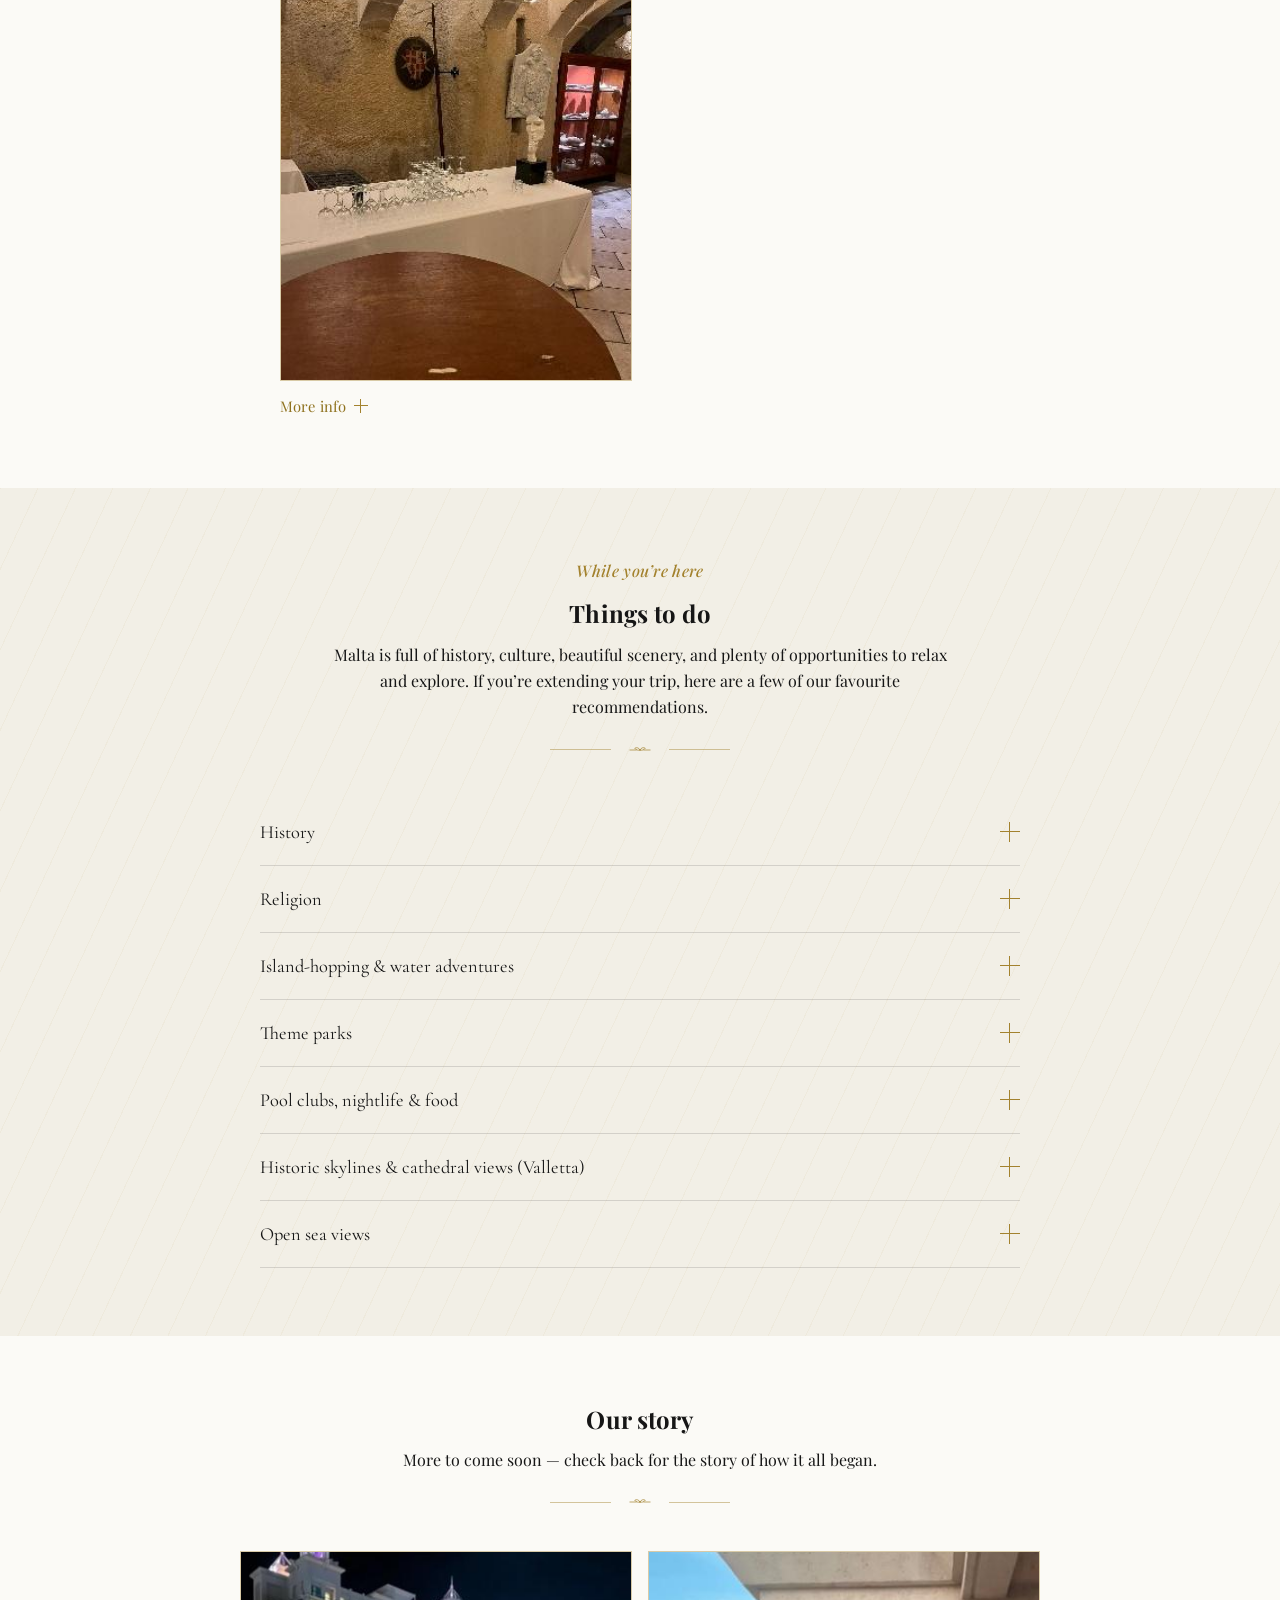
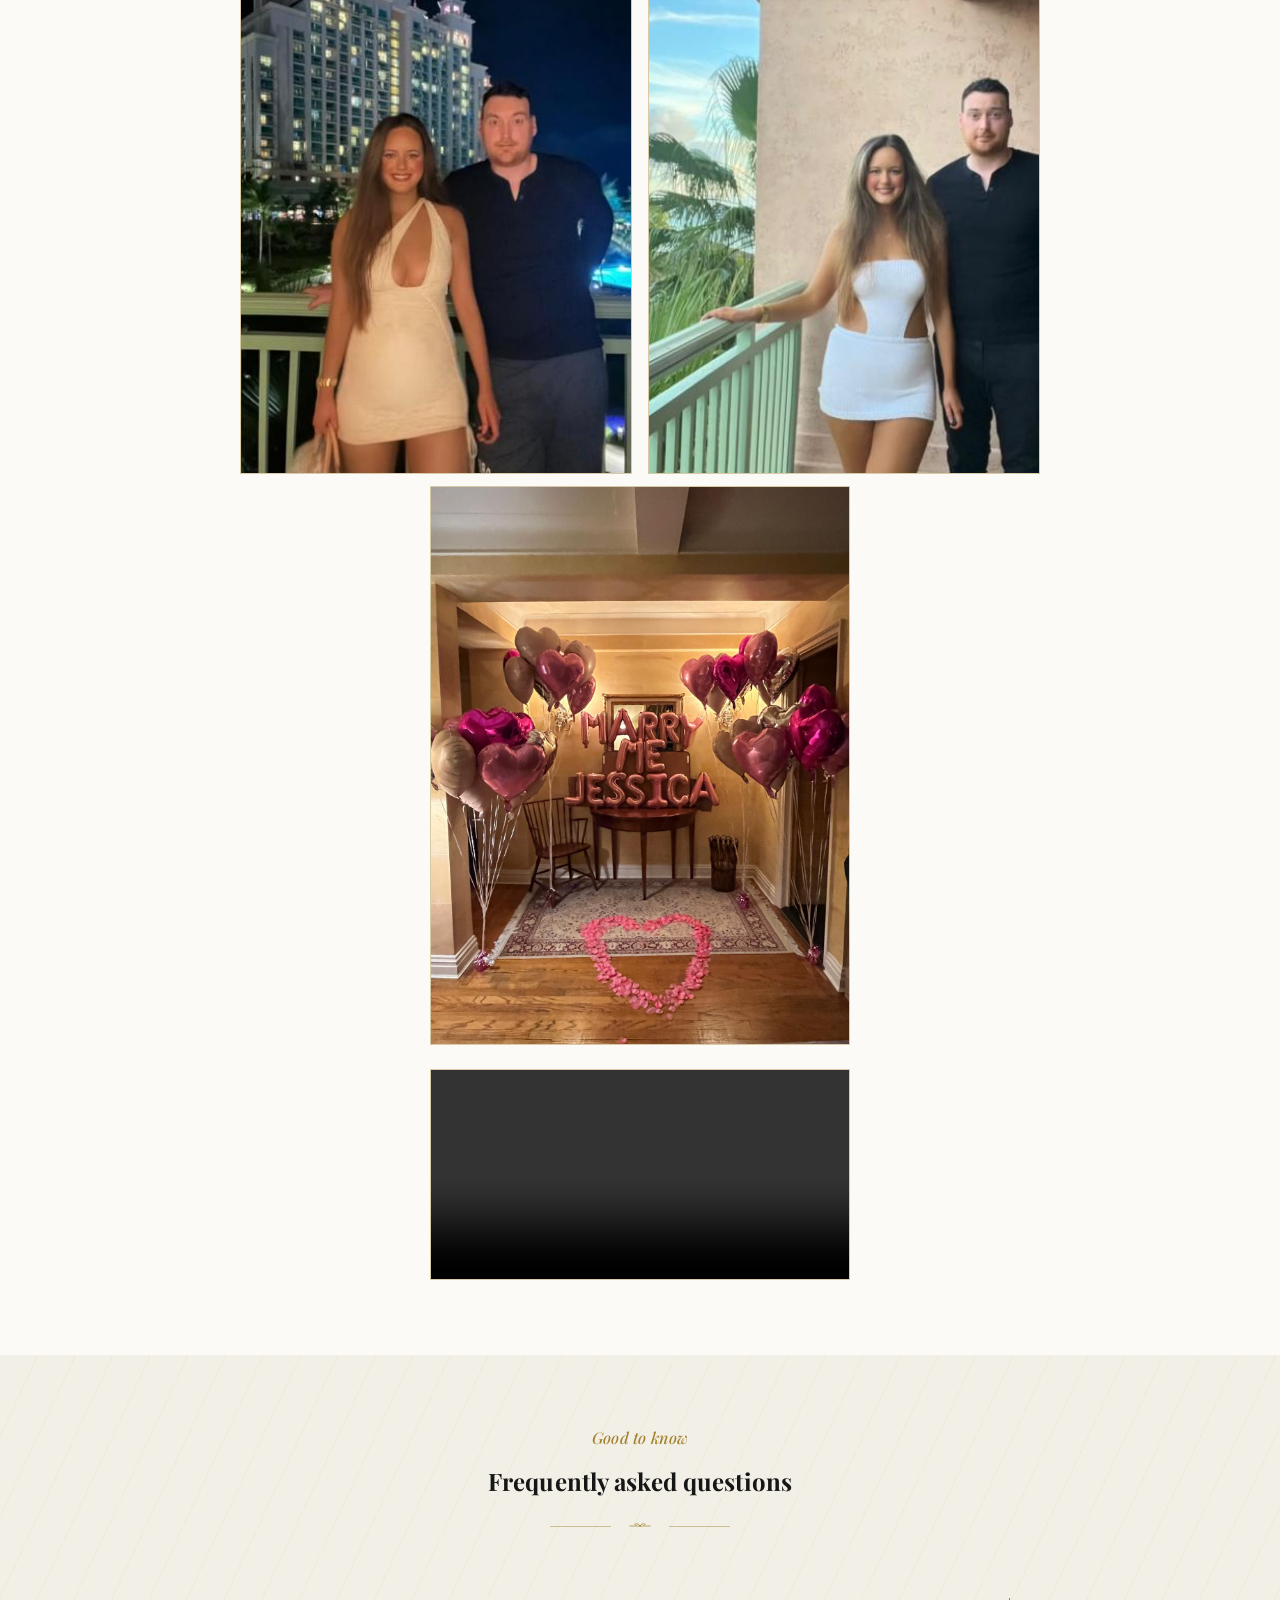
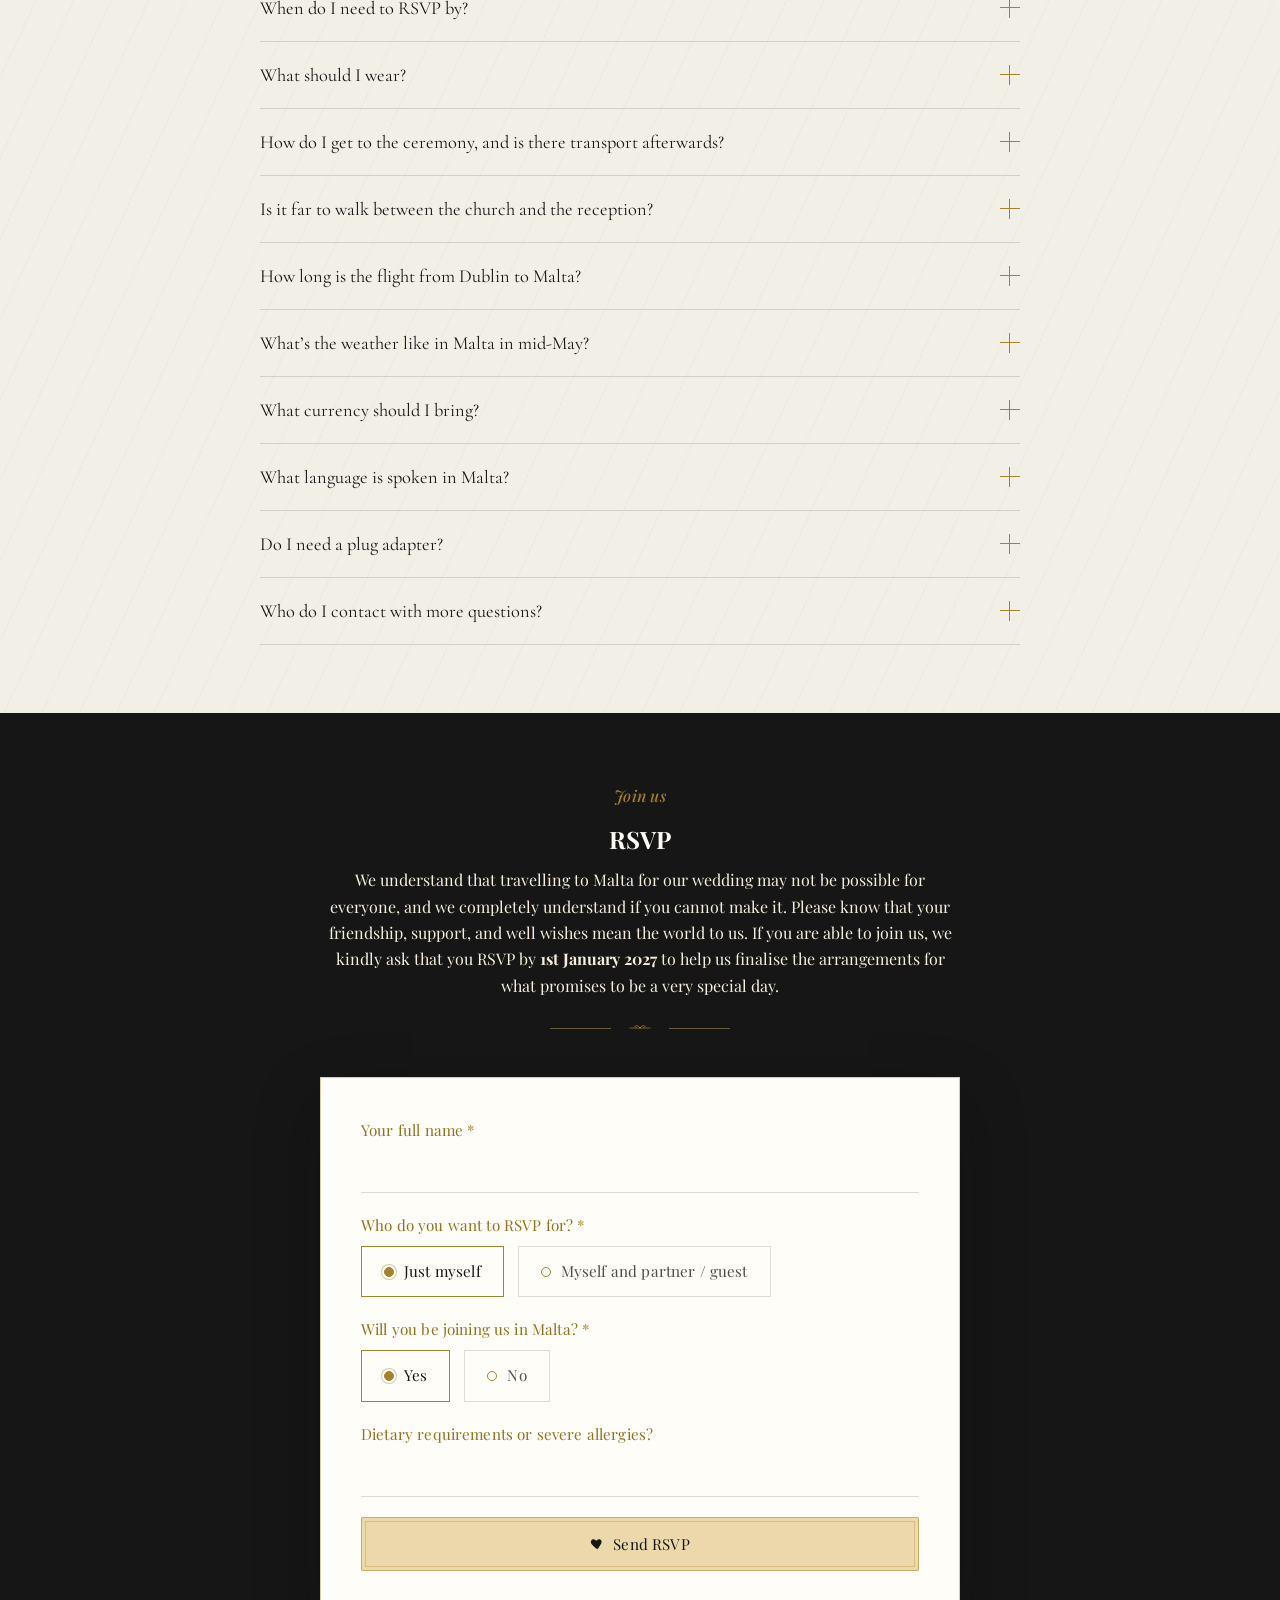
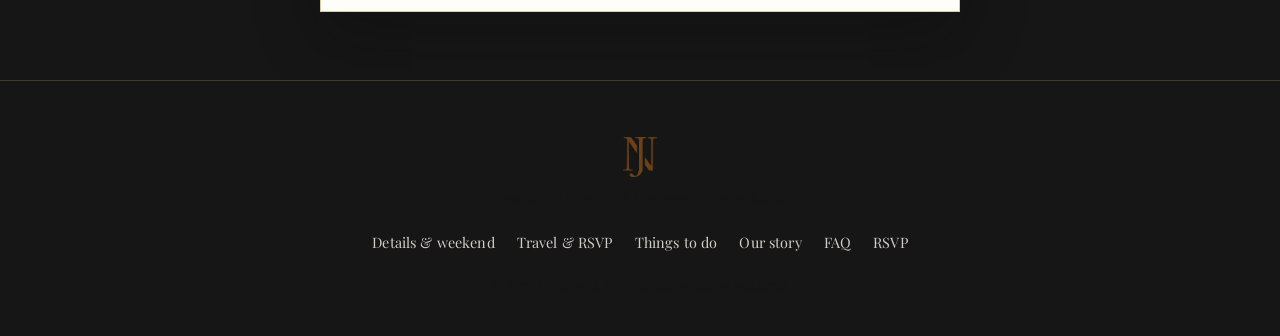
==== commit 9c9bcdc5: "Replace text logo with the bride's monogram image Processes the uploaded NJN monogram to remove its " ====
--- a/index.html
+++ b/index.html
@@ -12,7 +12,7 @@
 
   <header class="site-header">
     <nav class="nav">
-      <a href="#home" class="logo">J <span class="amp">&amp;</span> N</a>
+      <a href="#home" class="logo"><img src="images/logo.png" alt="Jessica and Nigel"></a>
       <button class="nav-toggle" aria-label="Toggle navigation" aria-expanded="false">
         <span></span><span></span><span></span>
       </button>
@@ -597,7 +597,7 @@
   </section>
 
   <footer class="site-footer">
-    <div class="logo">J <span class="amp">&amp;</span> N</div>
+    <div class="logo"><img src="images/logo.png" alt="Jessica and Nigel"></div>
     <p>Jessica and Nigel &middot; 13th May 2027 &middot; Naxxar, Malta</p>
     <ul class="footer-links">
       <li><a href="#details">Details &amp; weekend</a></li>
--- a/css/style.css
+++ b/css/style.css
@@ -205,14 +205,14 @@
 }
 
 .logo {
-  font-family: var(--font-display);
-  font-size: 1.5rem;
-  color: var(--sea-deep);
-  display: flex;
-  align-items: center;
-  gap: 8px;
-}
-.logo .amp { color: var(--gold); font-style: italic; }
+  display: flex;
+  align-items: center;
+}
+.logo img {
+  height: 40px;
+  width: auto;
+  display: block;
+}
 
 .nav-links {
   display: flex;
@@ -654,7 +654,7 @@
 }
 @media (max-width: 760px) {
   .two-col-photo, .two-col-photo.photo-right { grid-template-columns: 1fr; gap: 24px; }
-  .two-col-photo.photo-right .two-col-photo-img { order: 0; }
+  .two-col-photo.photo-right .two-col-photo-img { order: 1; }
   .two-col-photo-img {
     width: 100vw;
     margin-left: calc(50% - 50vw);
@@ -672,6 +672,8 @@
   }
 
   #escape .two-col-photo-text { margin-top: 16px; }
+
+  #everything { padding-bottom: 0; }
 }
 
 .escape-items {
@@ -743,7 +745,7 @@
 .accordion-answer-inner h4:first-child { margin-top: 0; }
 .accordion-answer-inner ul { margin: 0 0 1em; padding-left: 1.2em; }
 .accordion-answer-inner ul:last-child { margin-bottom: 0; }
-.accordion-answer-inner li { margin-bottom: 0.3em; }
+.accordion-answer-inner li { font-size: 0.82rem; margin-bottom: 0.3em; }
 
 /* ---------- The Details fact row ---------- */
 .details-row {
@@ -932,7 +934,7 @@
   padding: 56px 24px 34px;
   border-top: 1px solid rgba(203, 168, 107, 0.25);
 }
-.site-footer .logo { justify-content: center; color: var(--white); margin-bottom: 10px; }
+.site-footer .logo { justify-content: center; margin-bottom: 10px; }
 .site-footer p { font-size: 0.85rem; opacity: 0.7; margin-bottom: 6px; }
 .footer-links {
   display: flex;
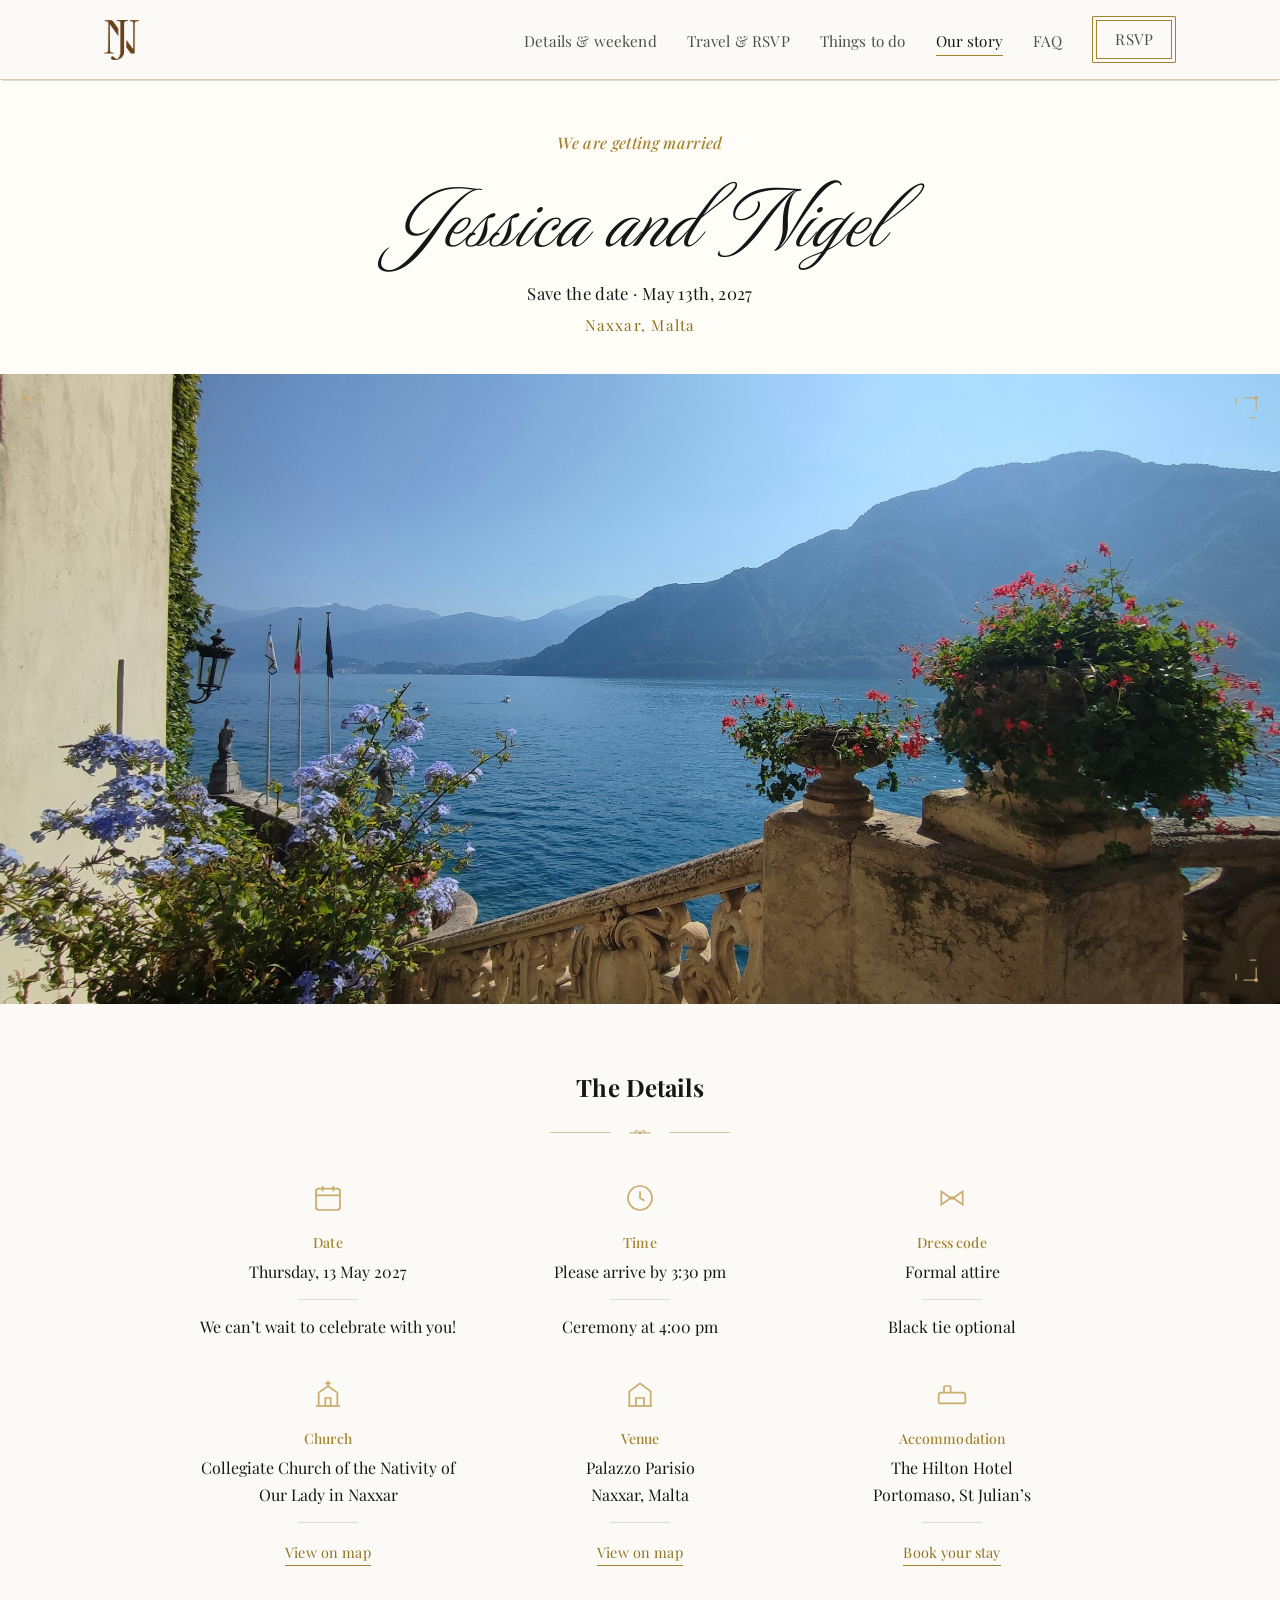
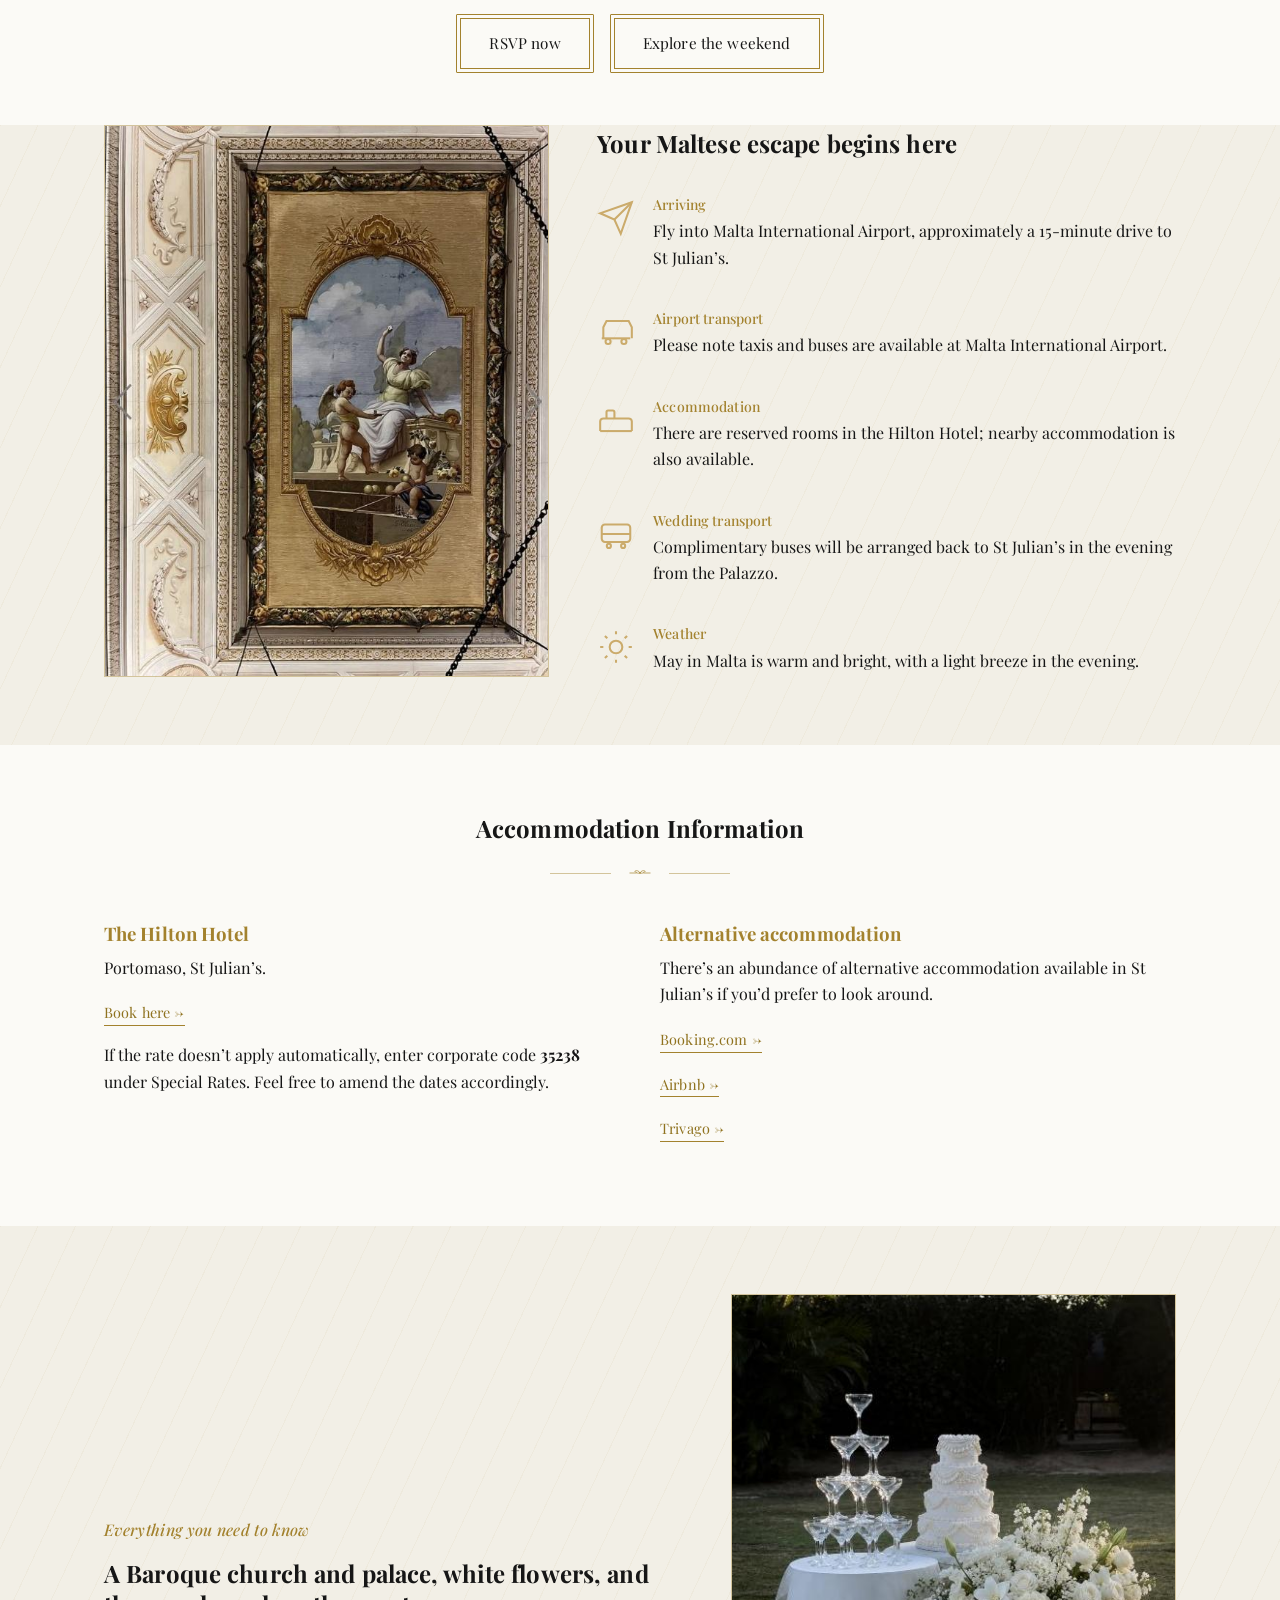
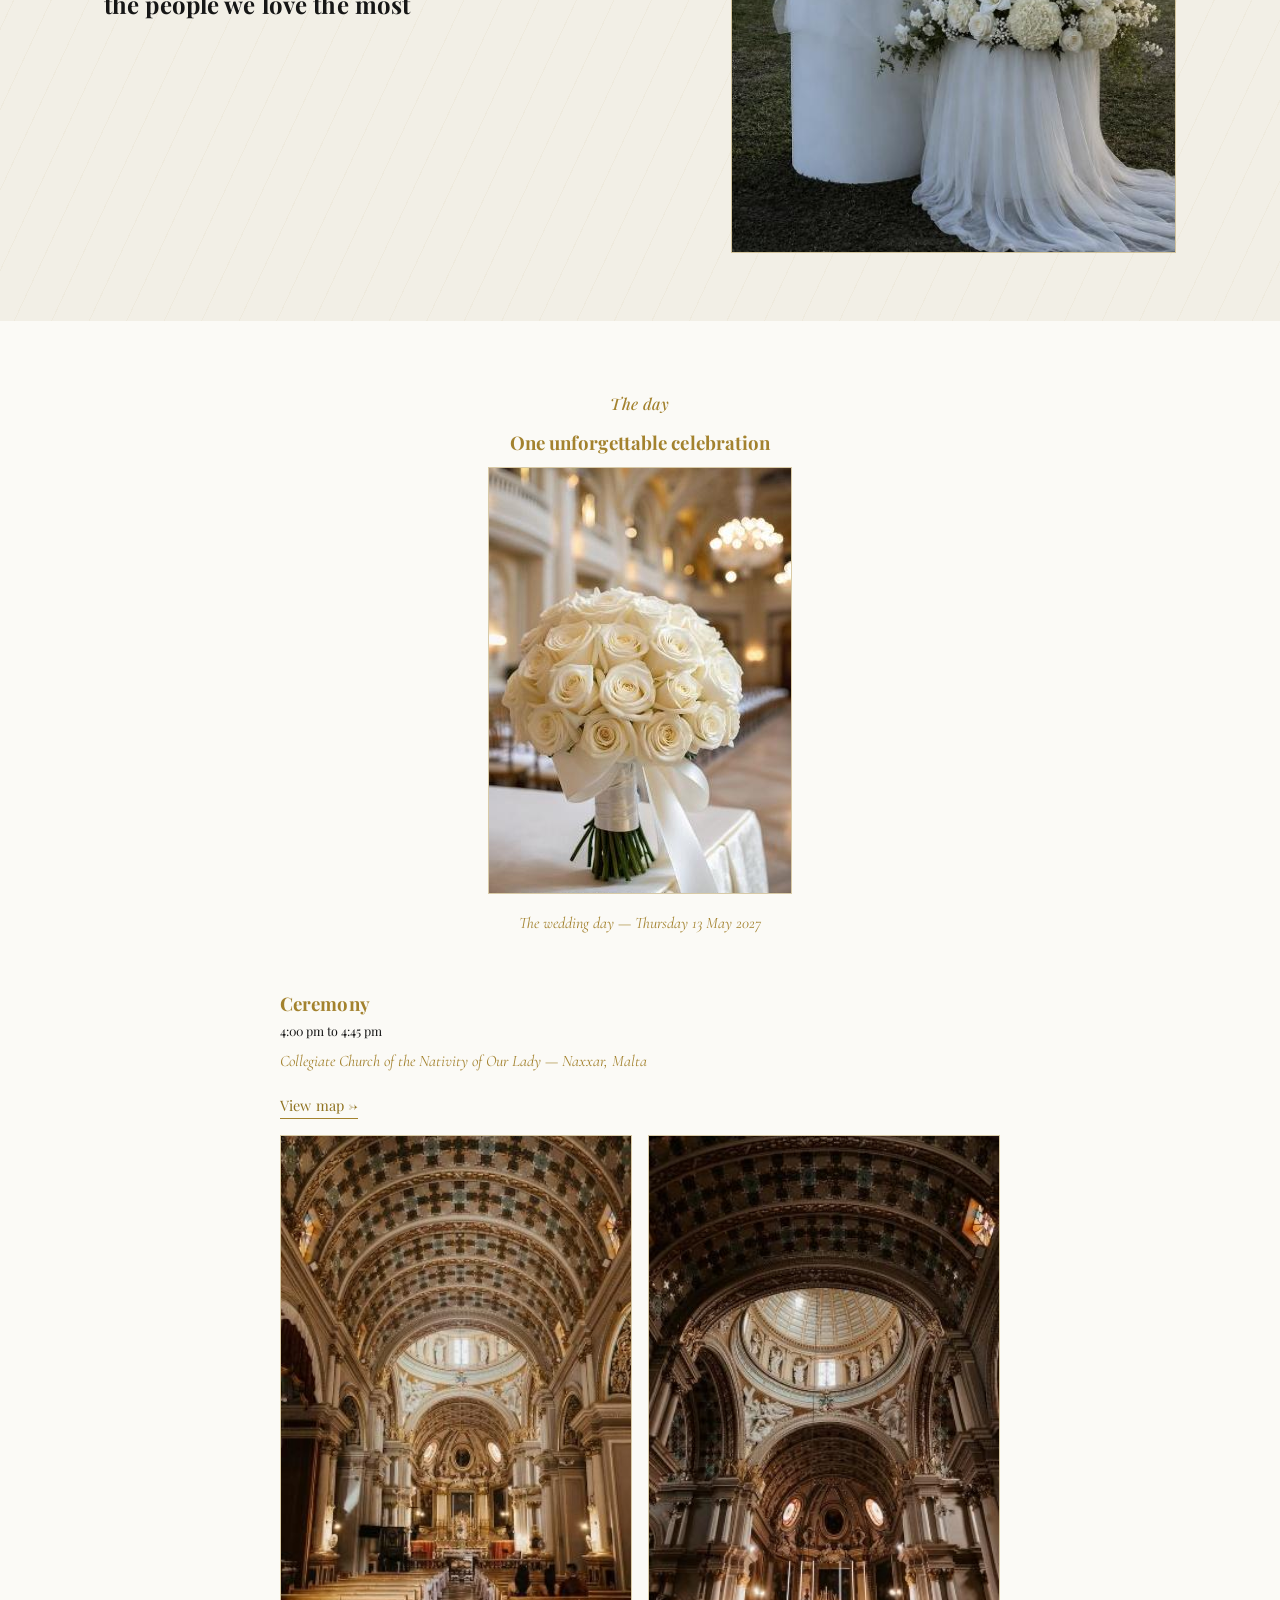
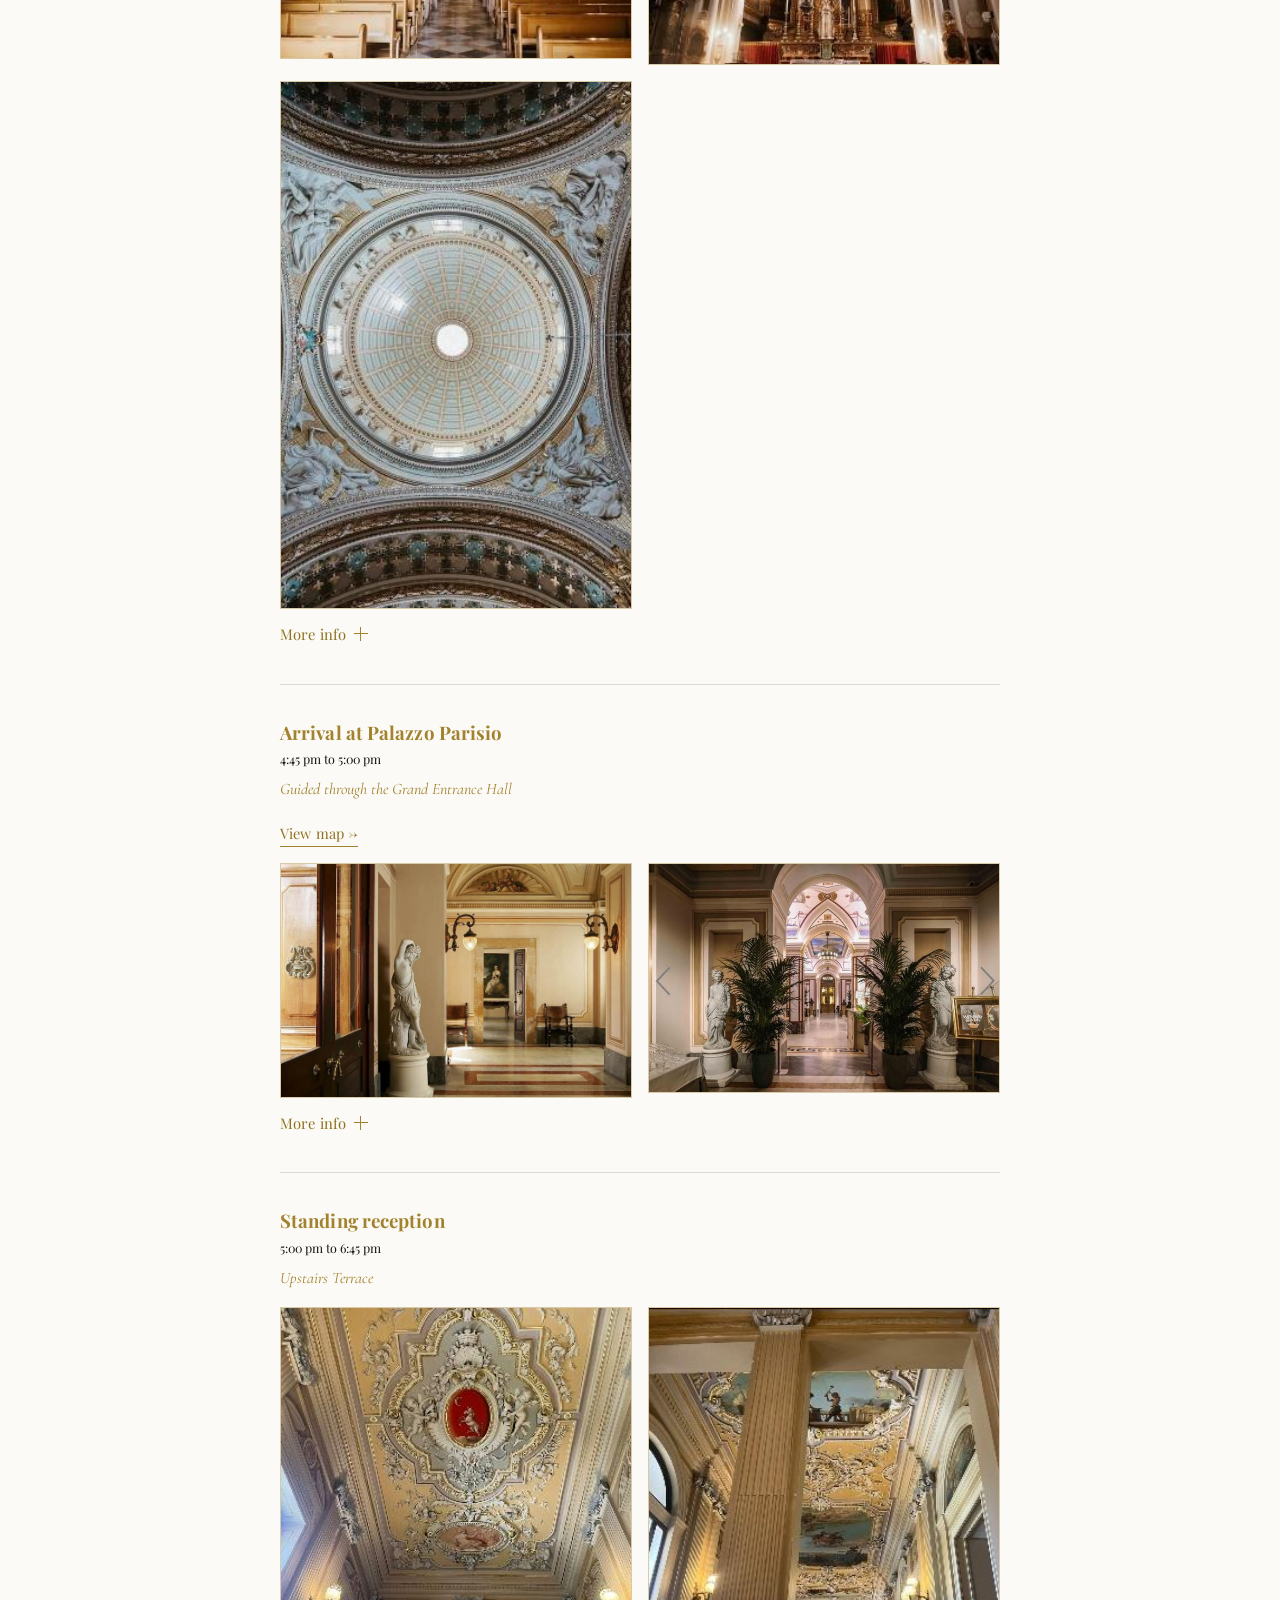
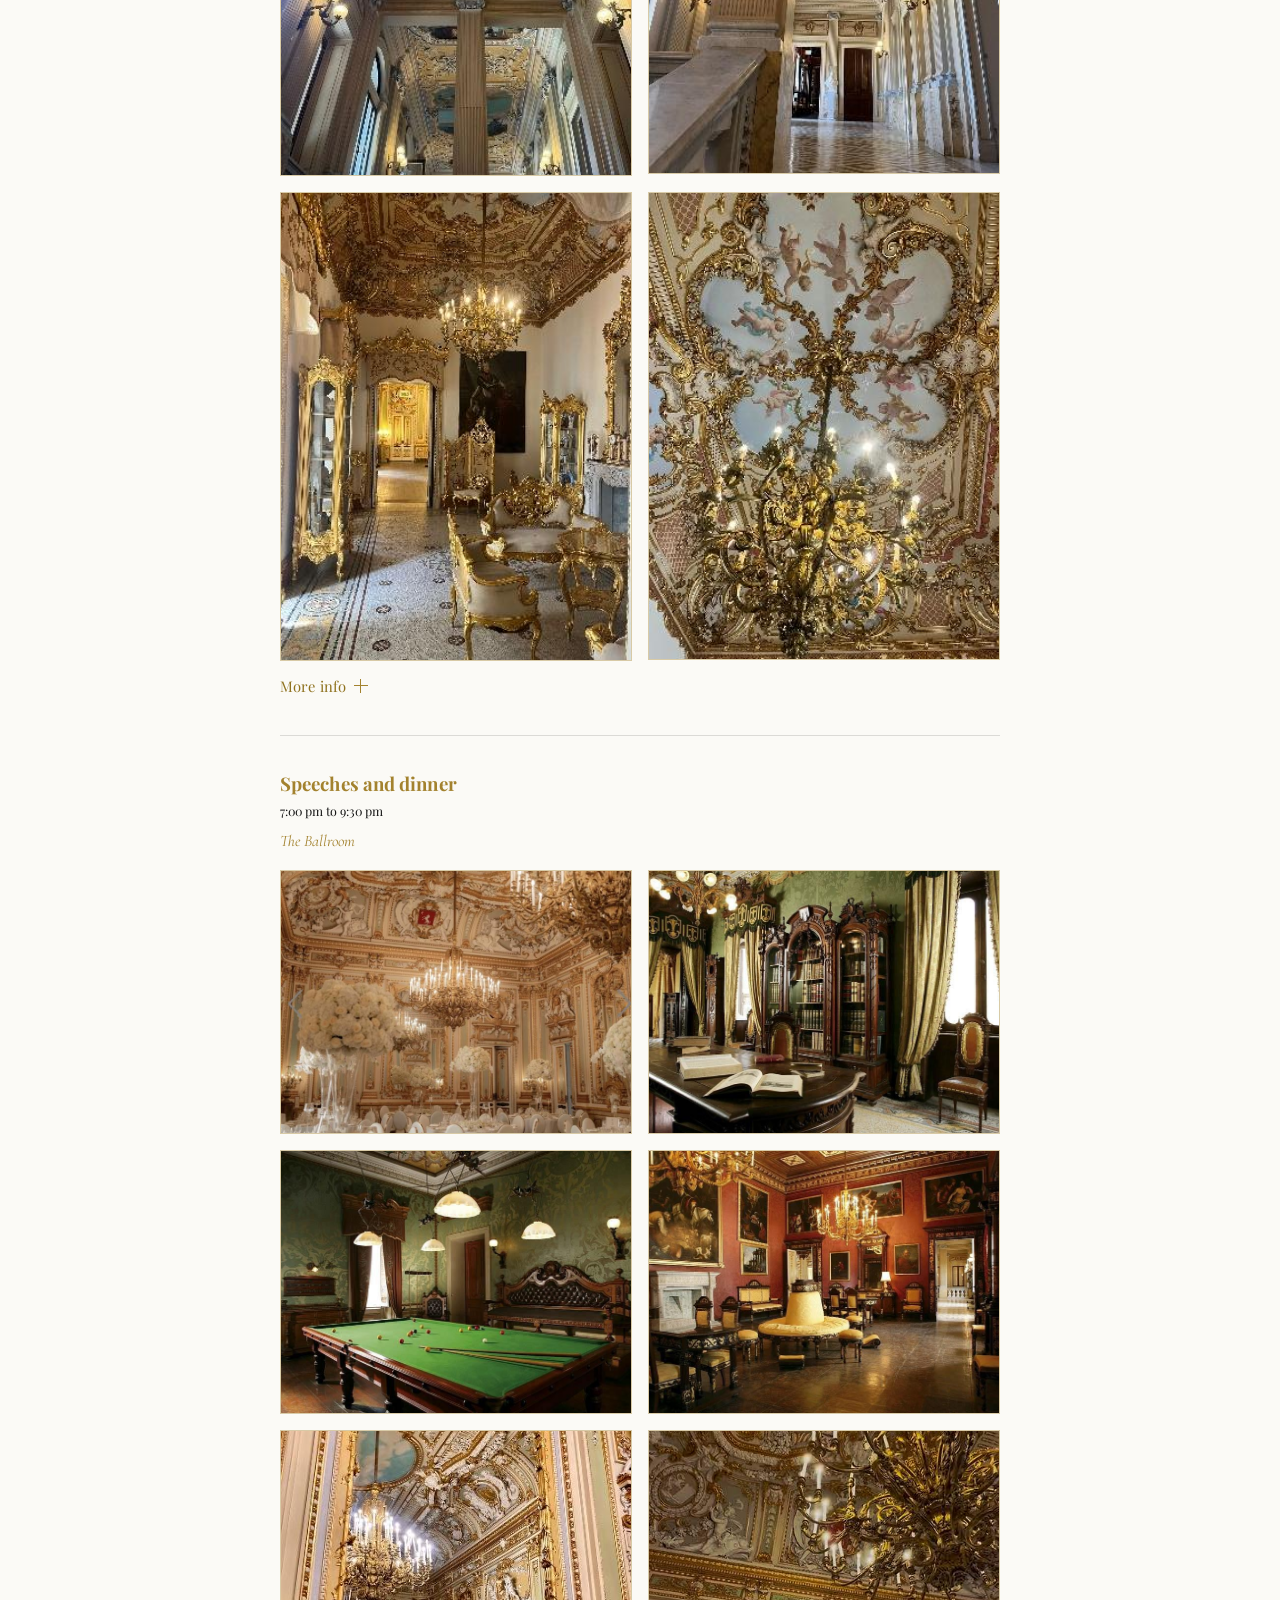
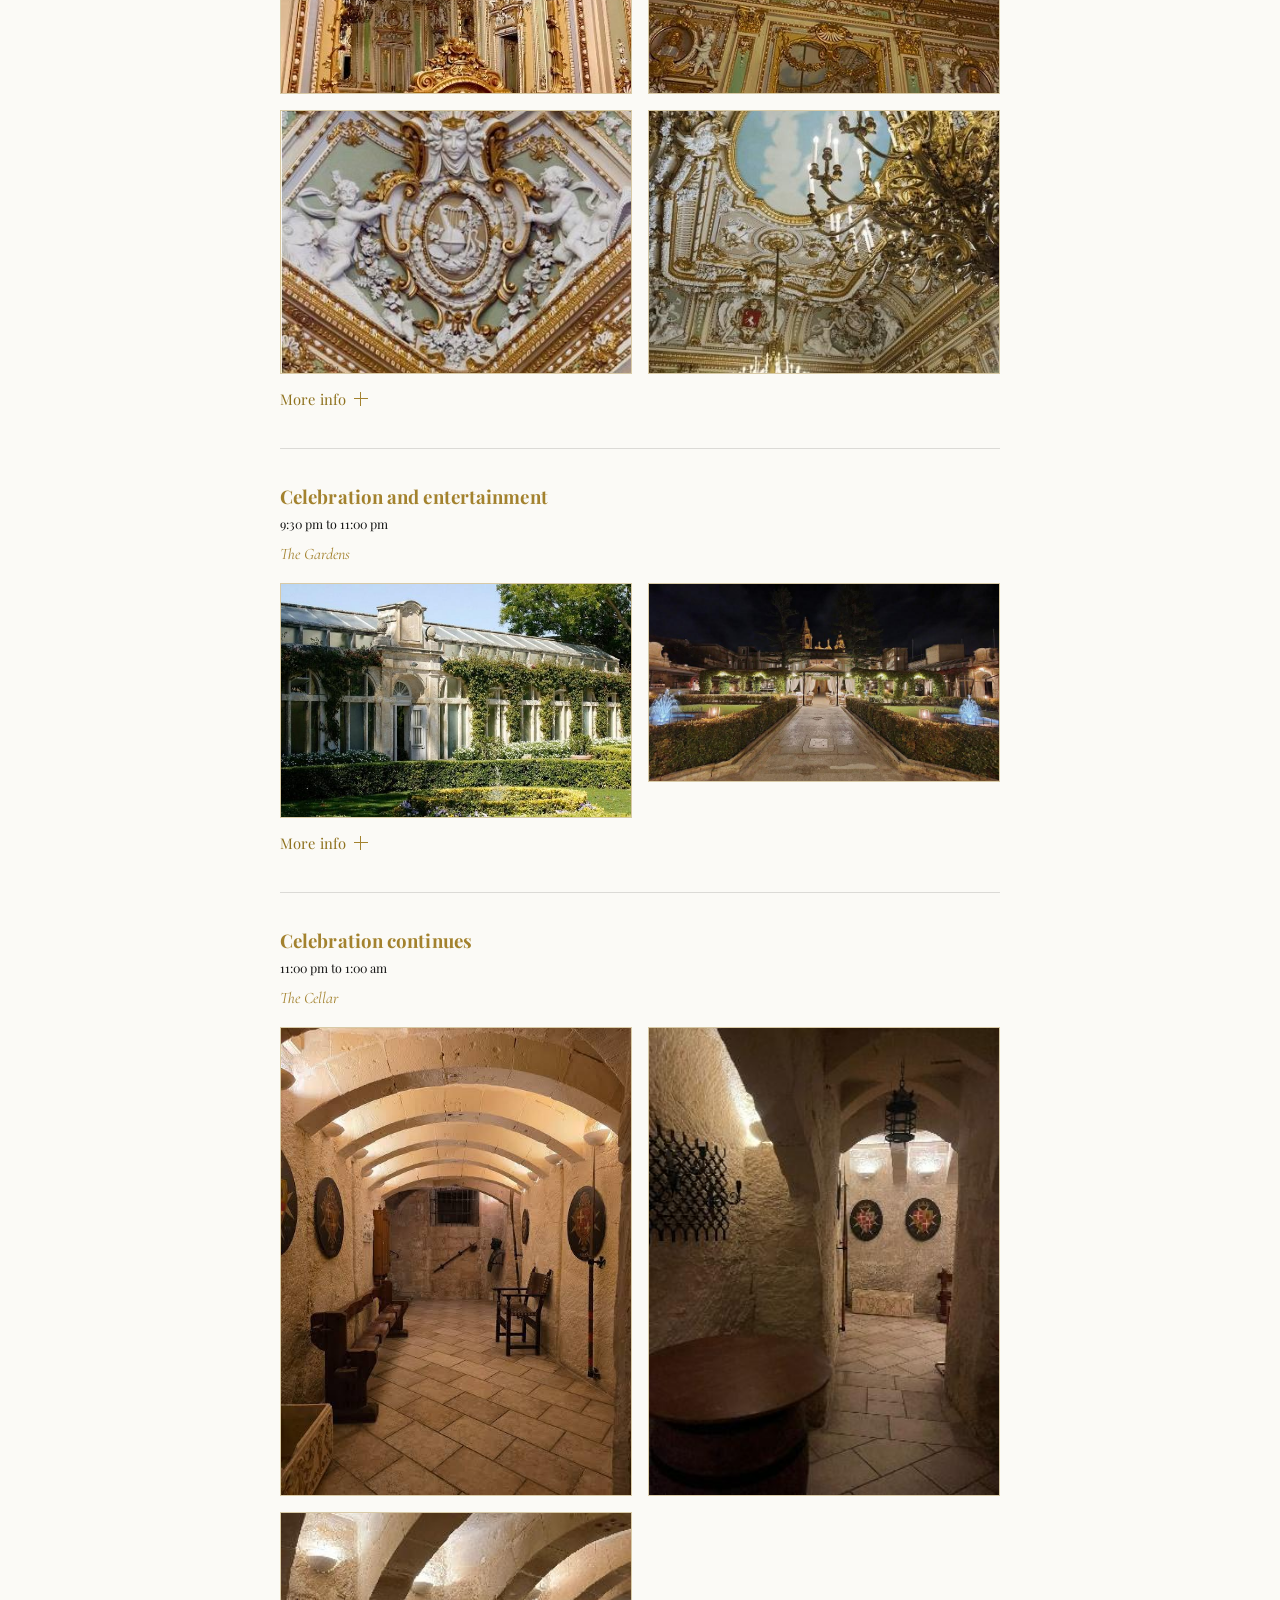
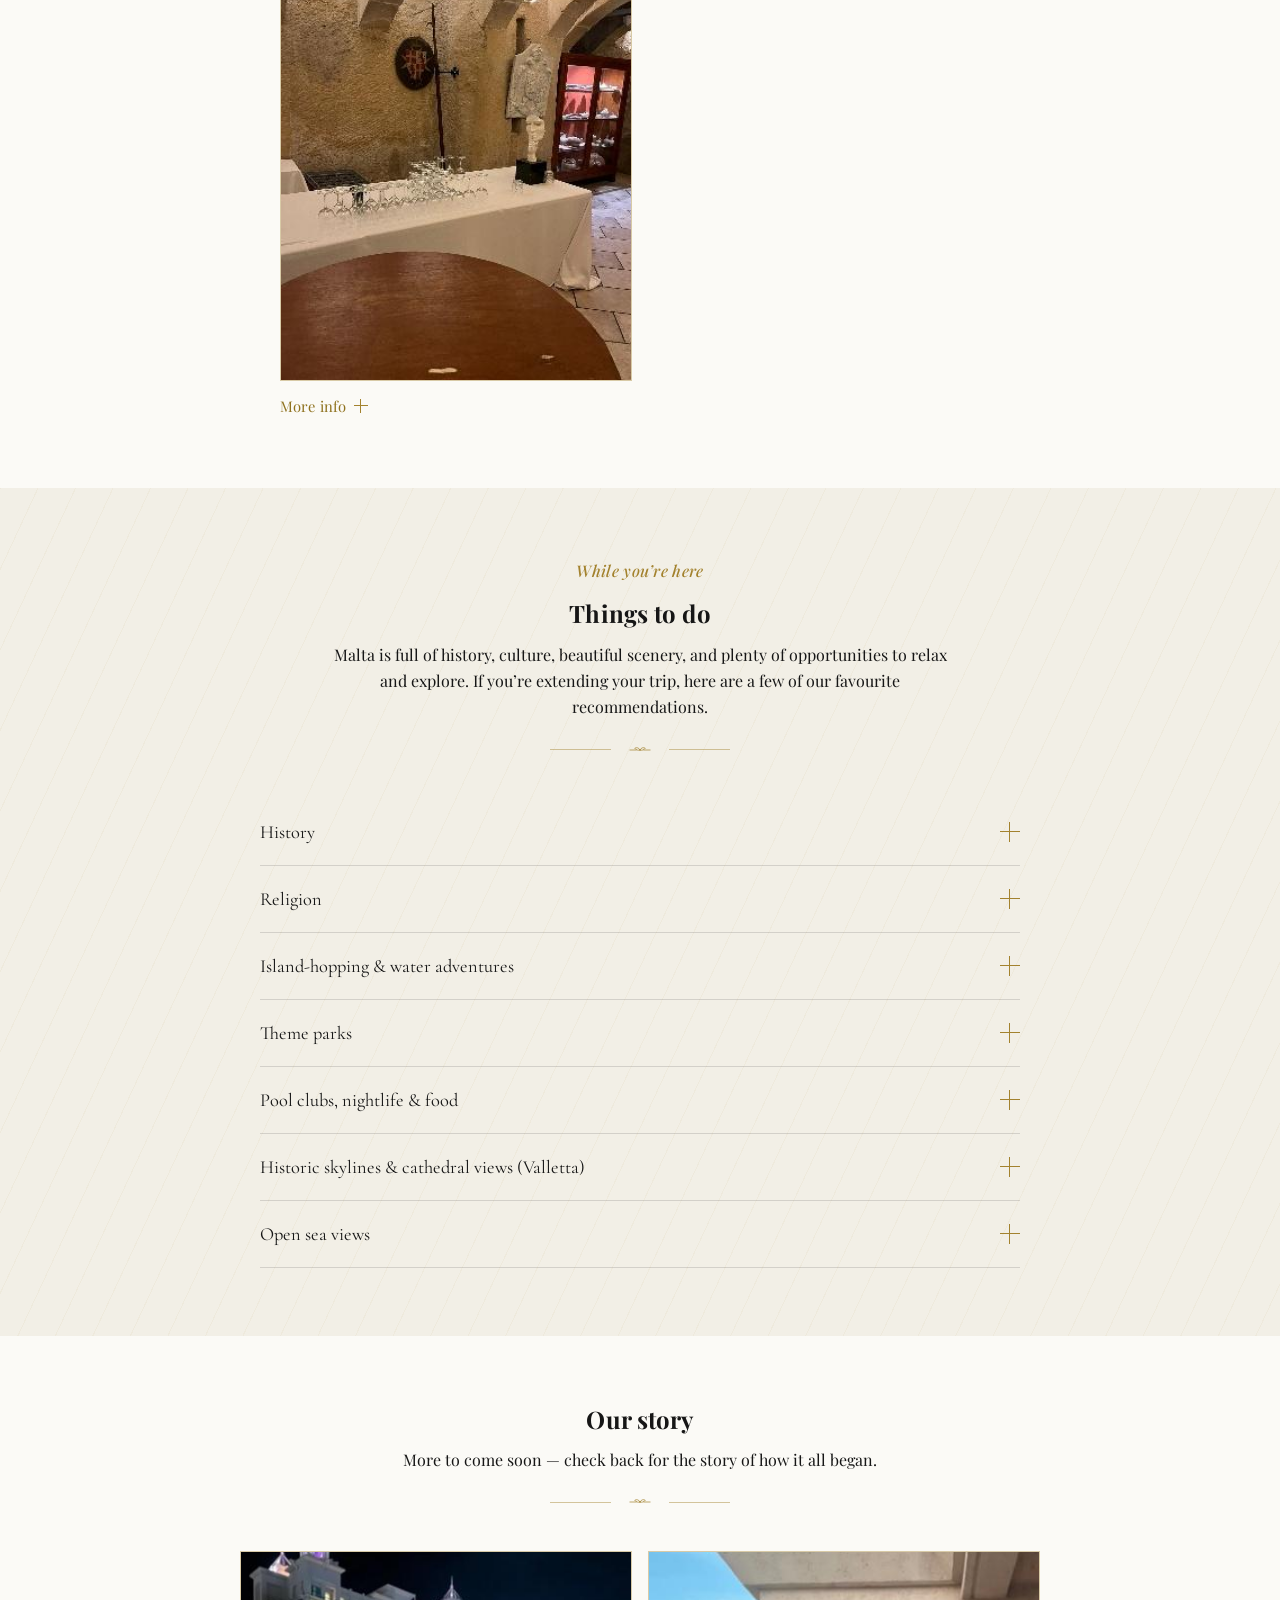
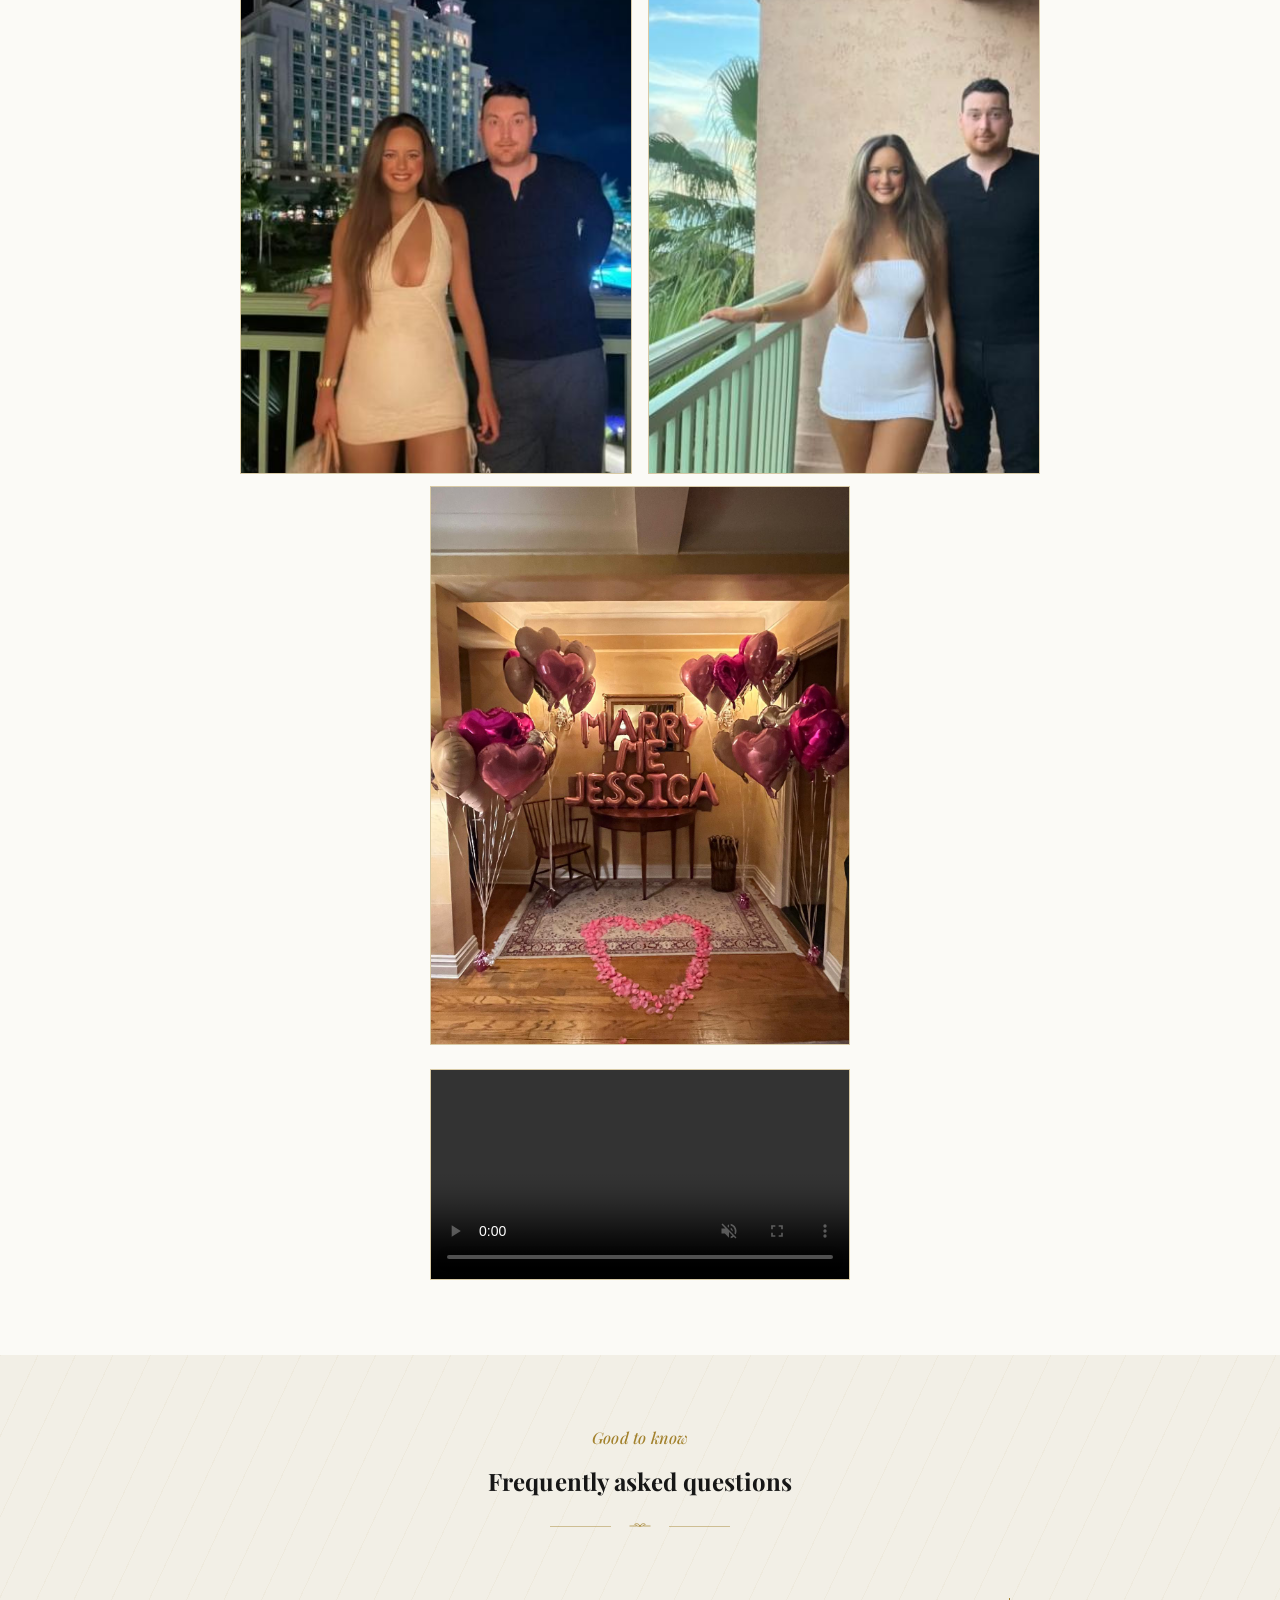
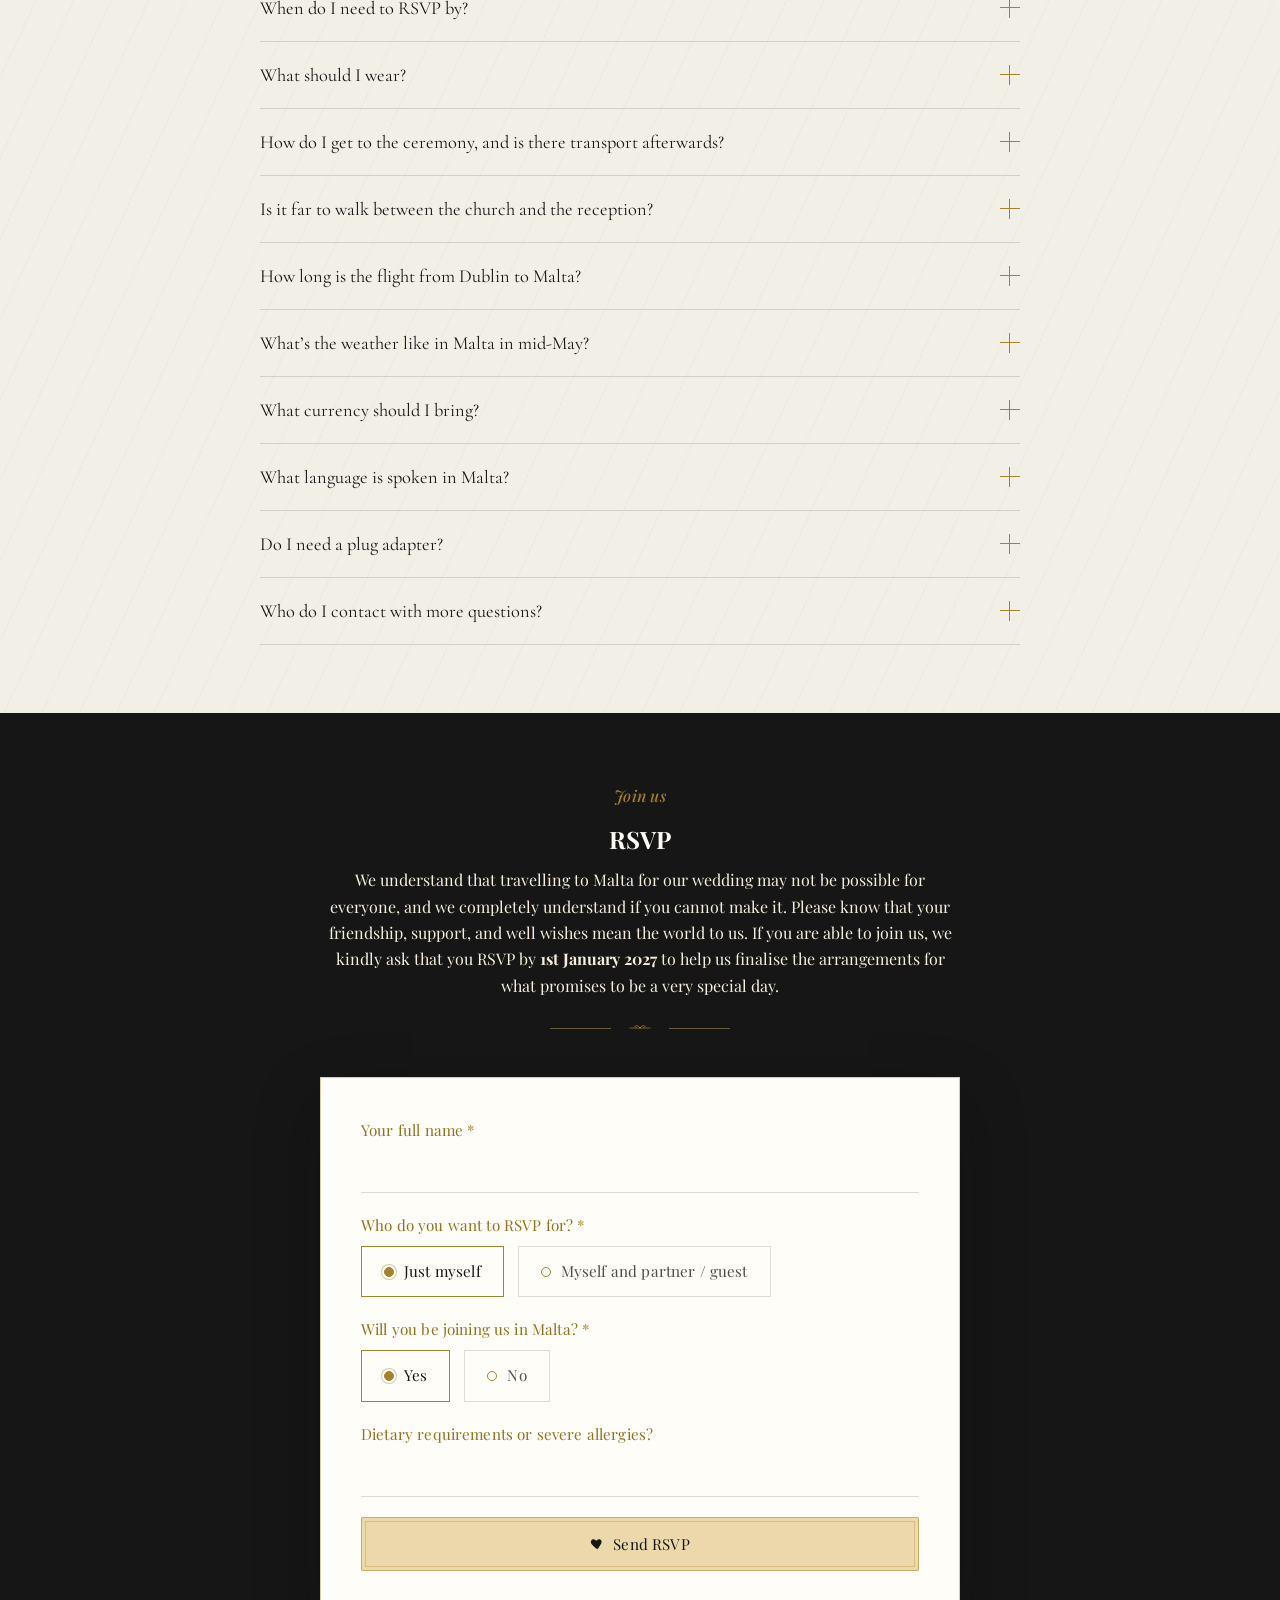
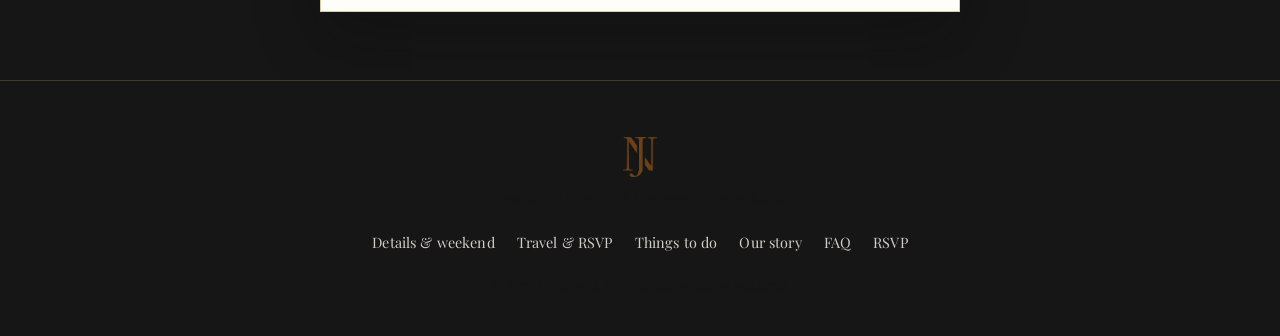
==== commit 2d76f0ae: "Simplify ceremony timeline time to just the mass hours Co-Authored-By: Claude Sonnet 5 <noreply@anth" ====
--- a/index.html
+++ b/index.html
@@ -207,7 +207,7 @@
       <div class="timeline">
         <div class="timeline-item">
           <h3>Ceremony</h3>
-          <span class="timeline-time-sub">Arrival from 3:30 pm &middot; Mass 4:00 pm to 4:45 pm</span>
+          <span class="timeline-time-sub">4:00 pm to 4:45 pm</span>
           <p class="timeline-venue">Collegiate Church of the Nativity of Our Lady &mdash; Naxxar, Malta</p>
           <a class="map-link" href="https://maps.google.com/?q=Naxxar+Parish+Church+Malta" target="_blank" rel="noopener">View map &rarr;</a>
           <div class="gallery-full">
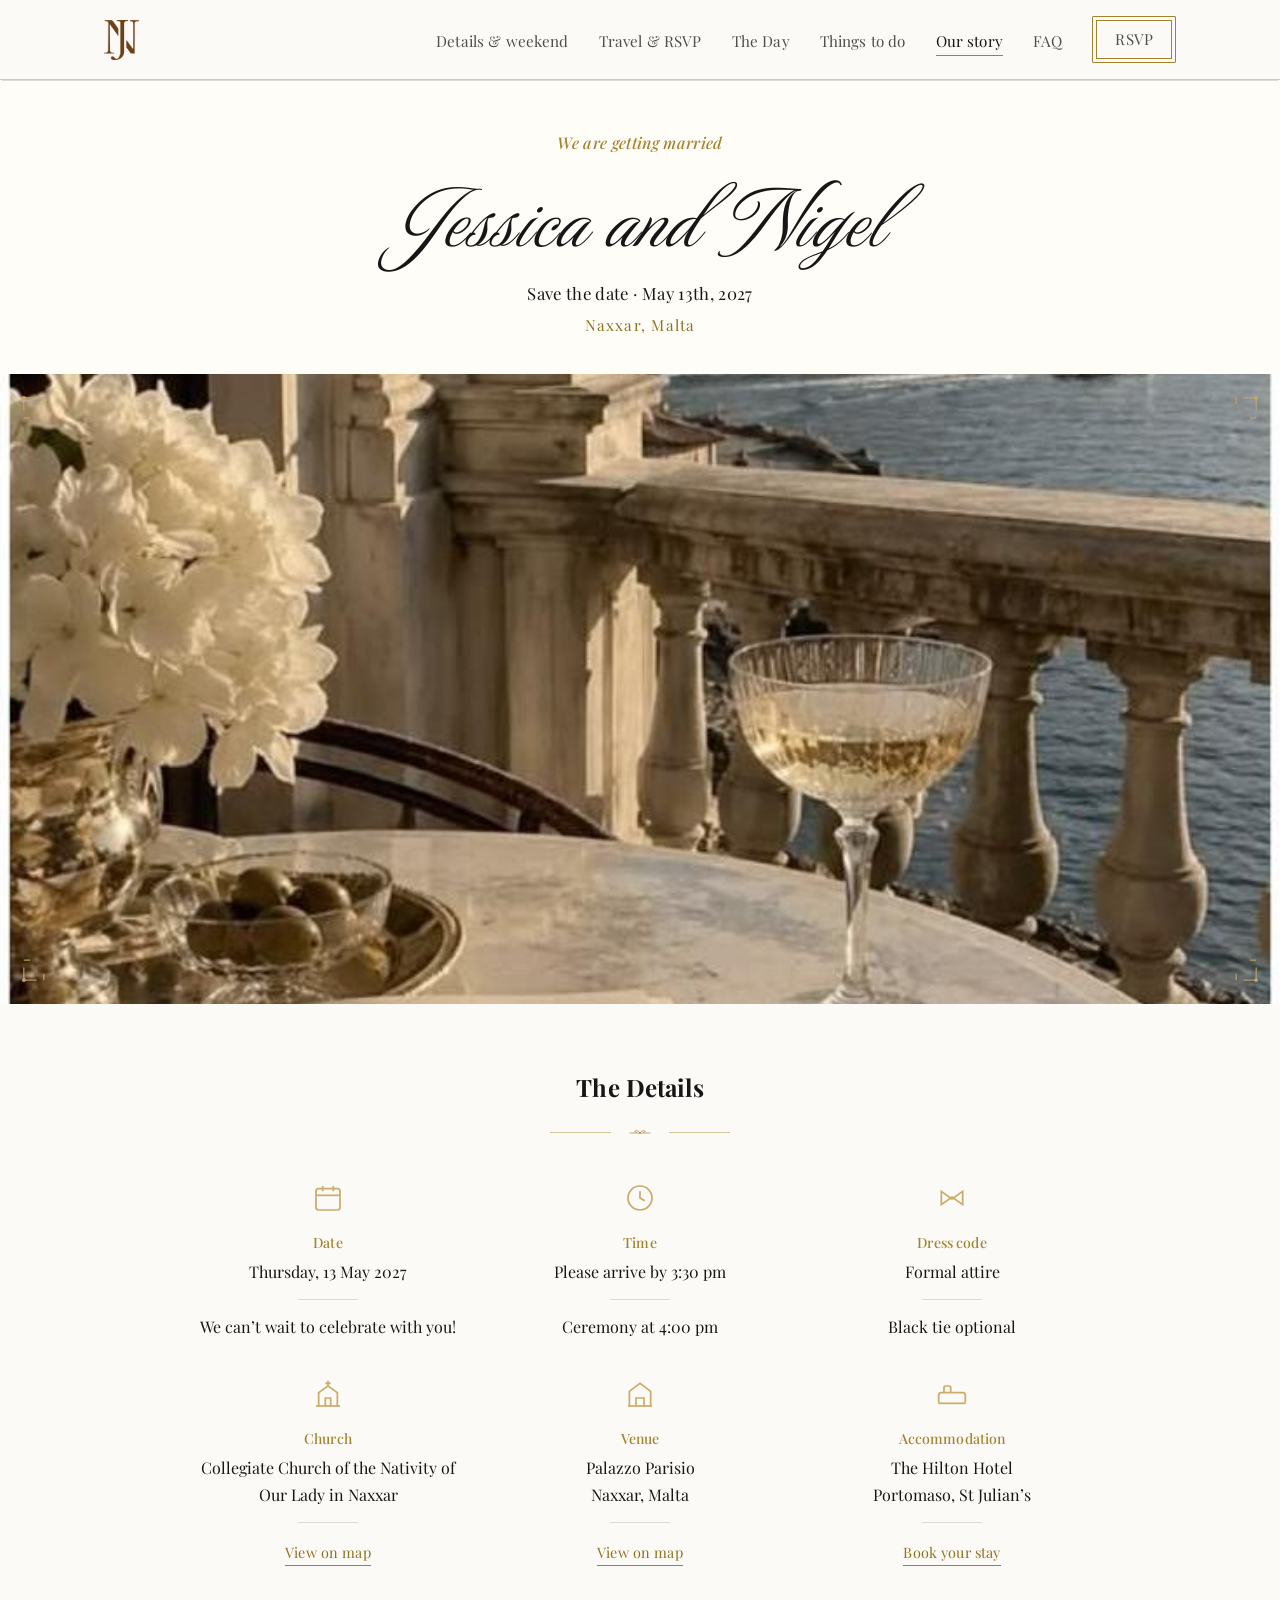
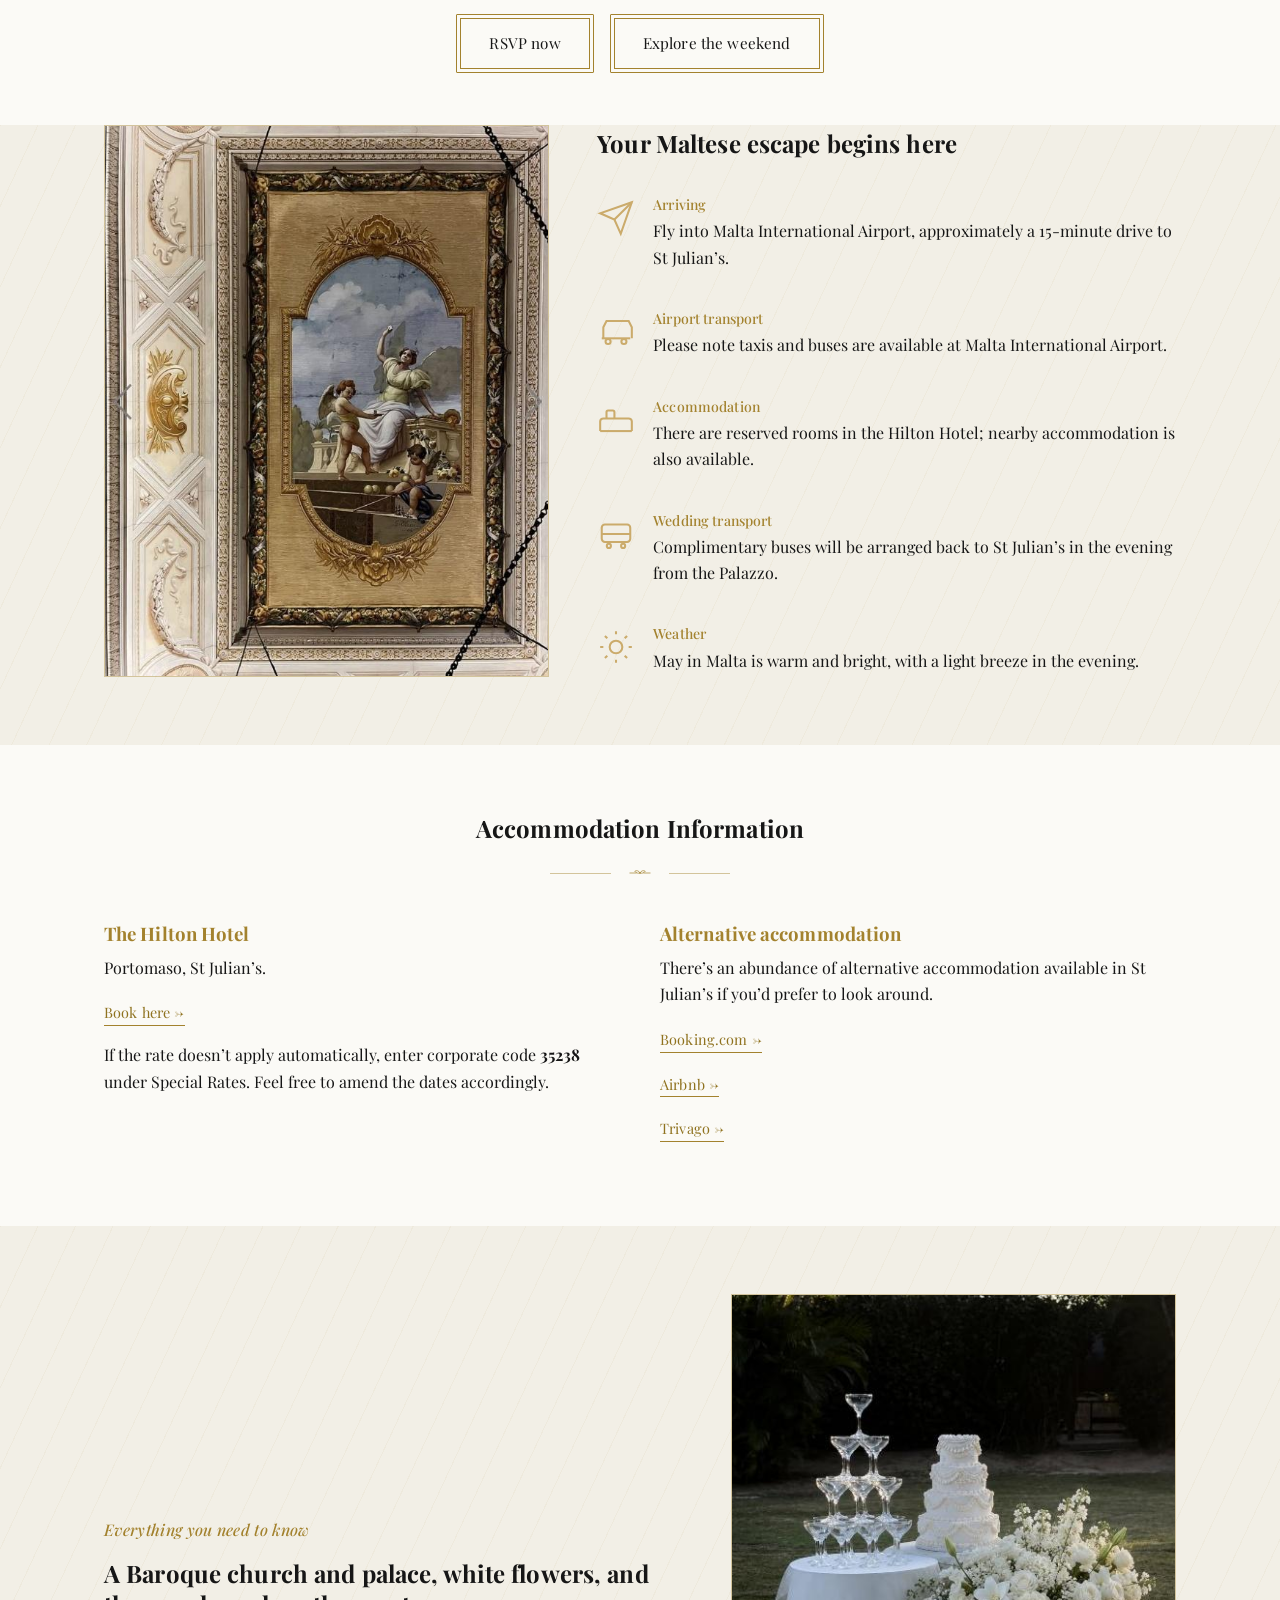
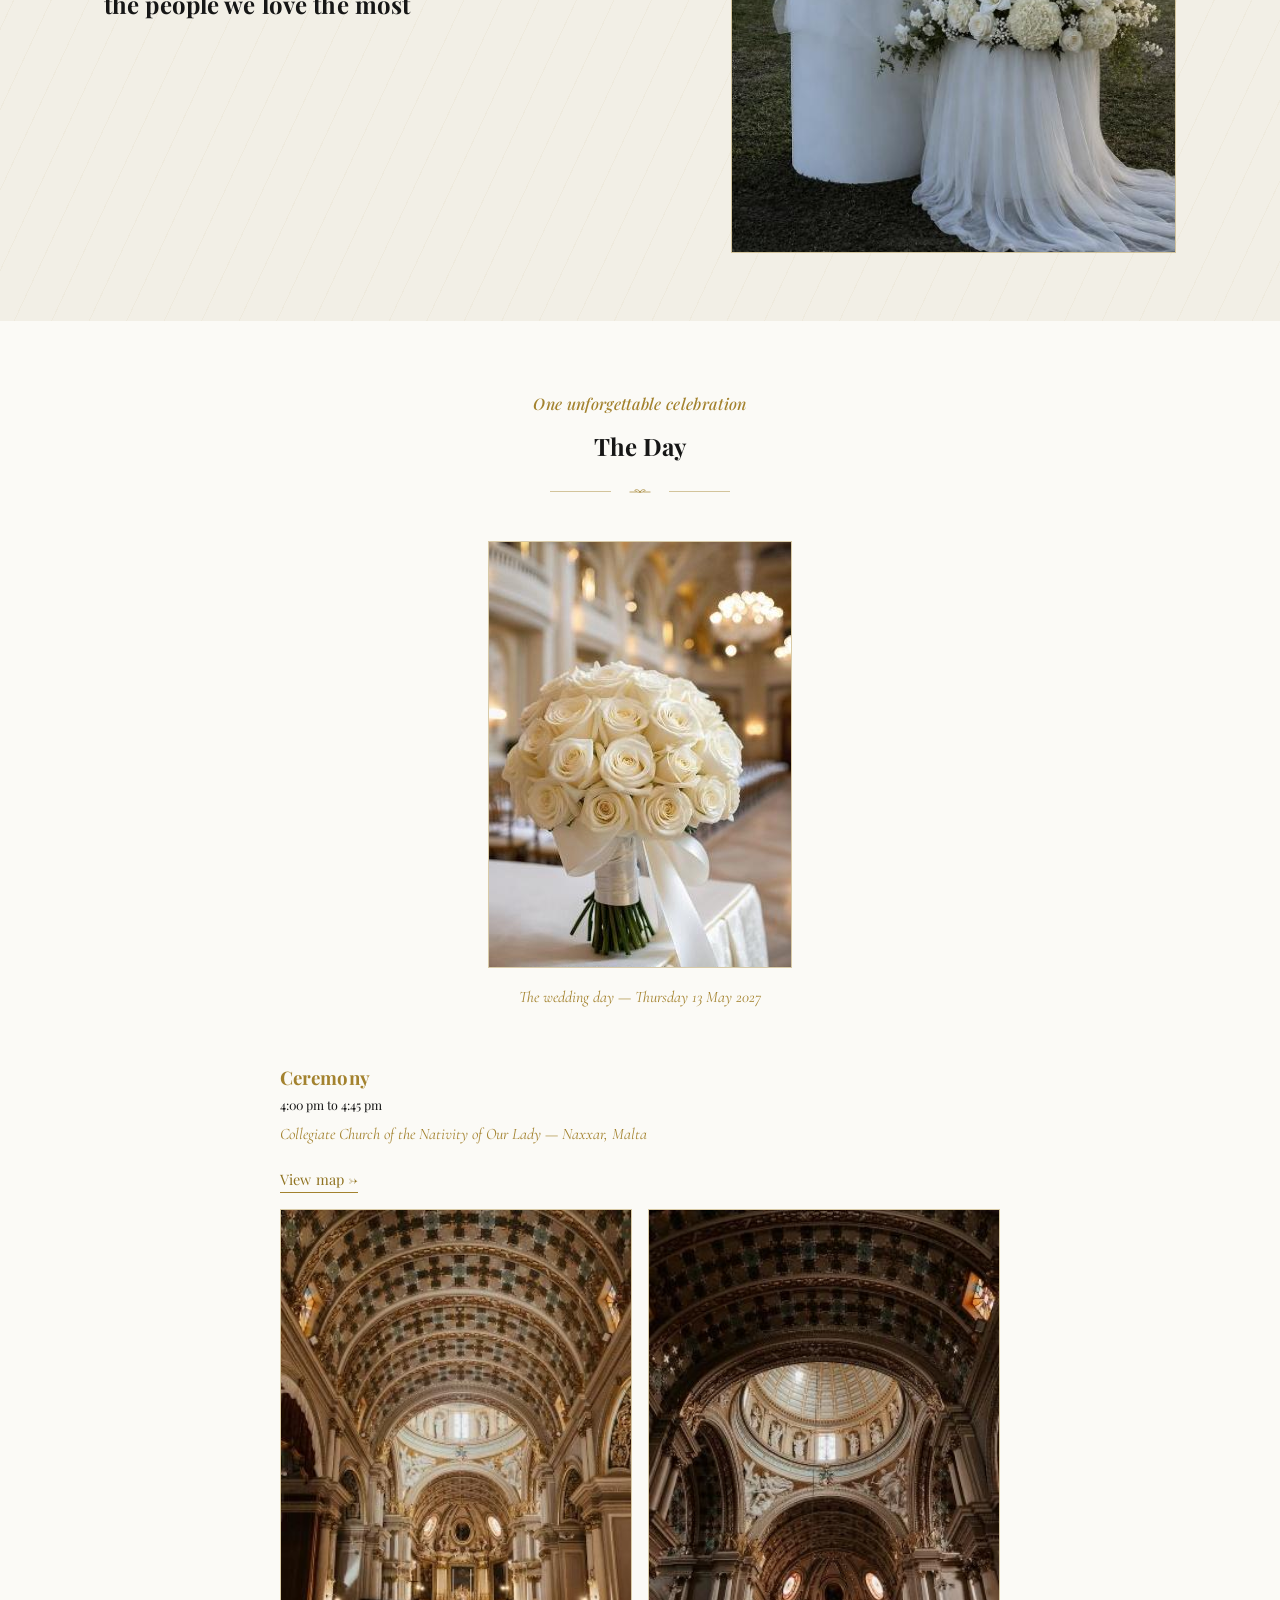
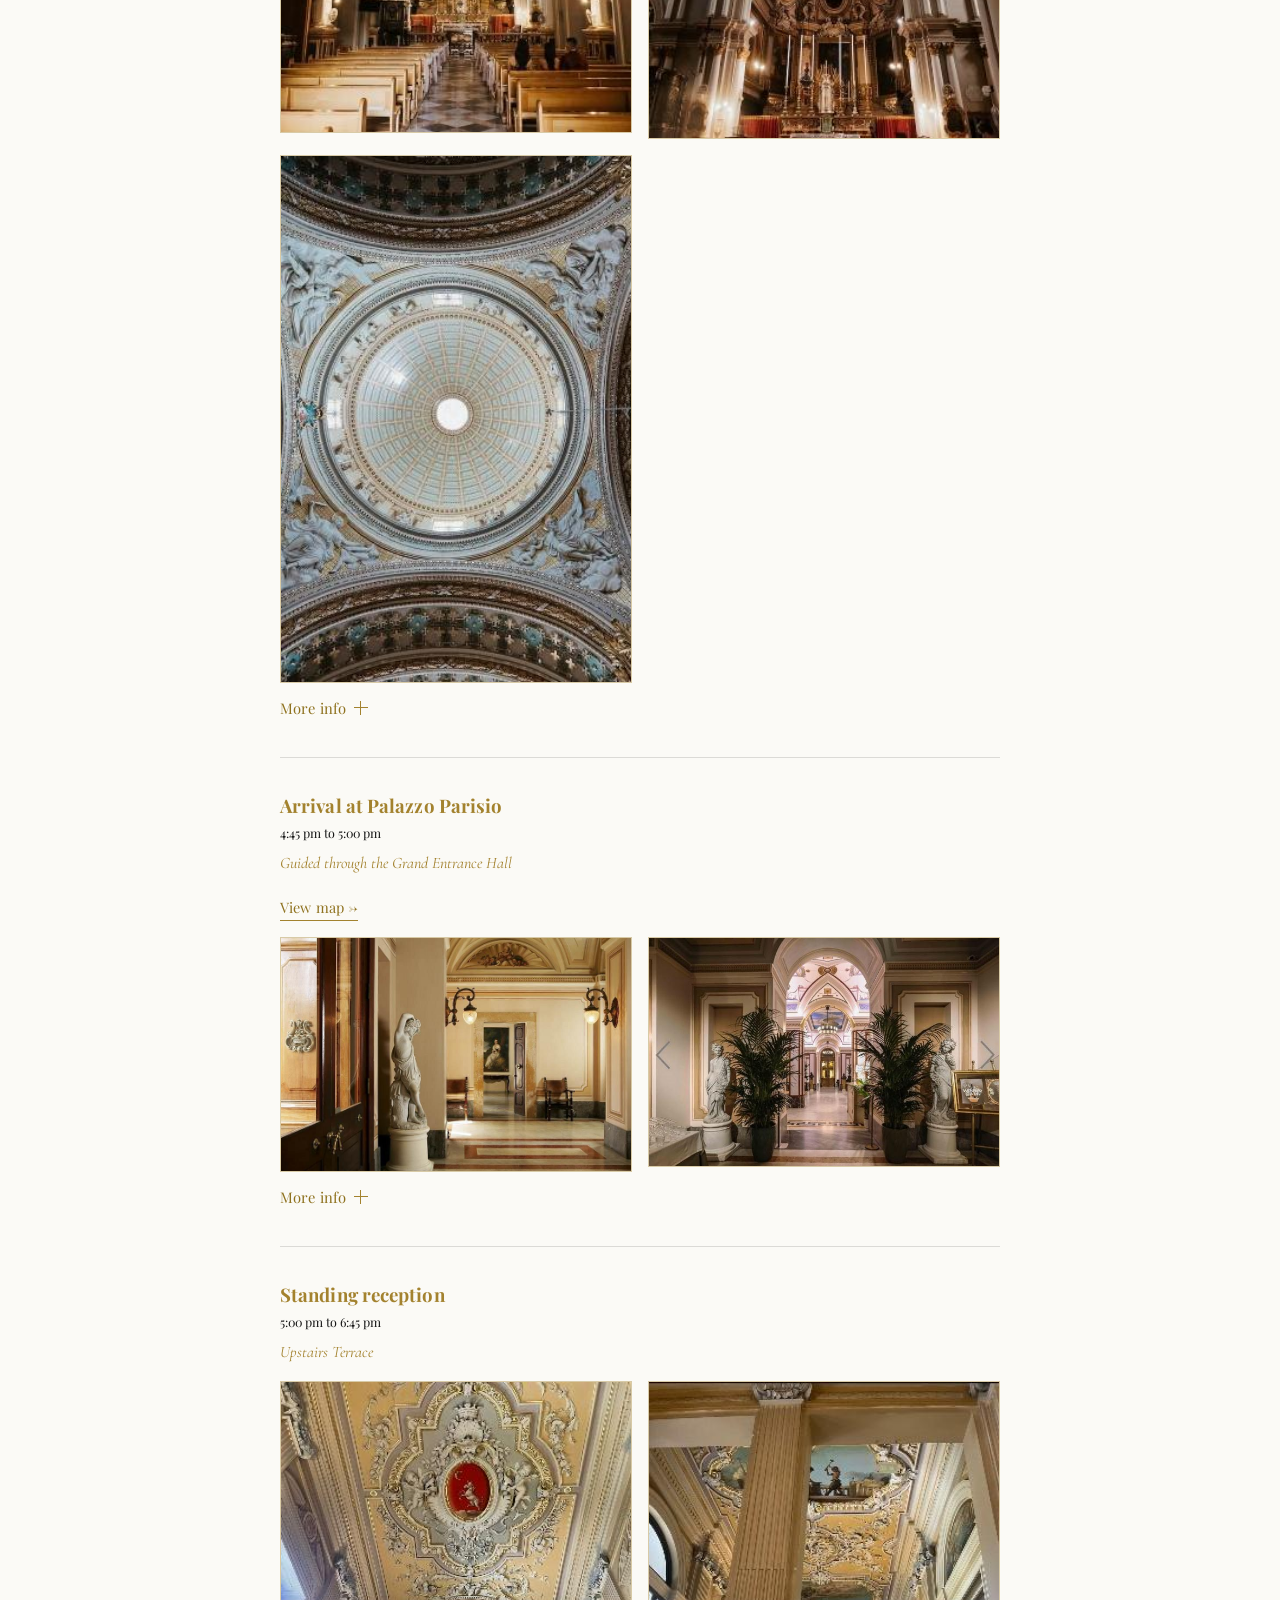
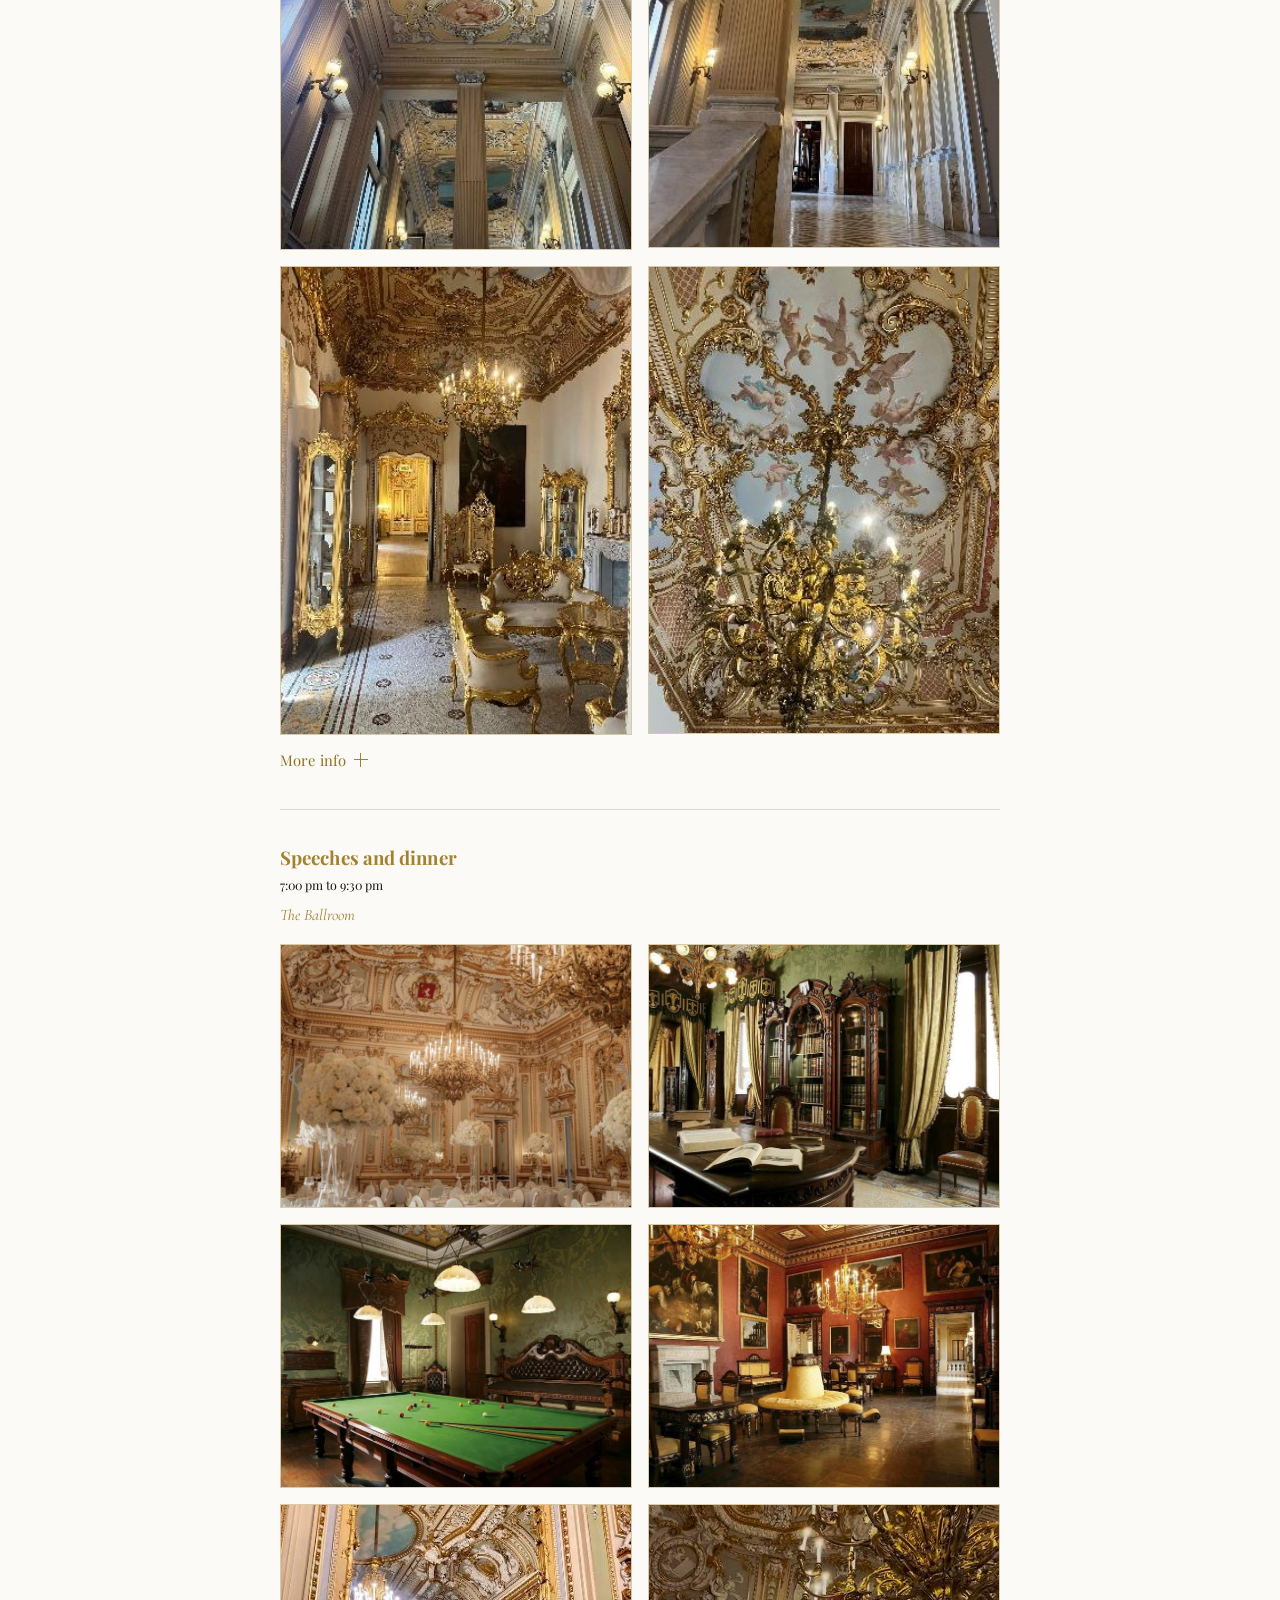
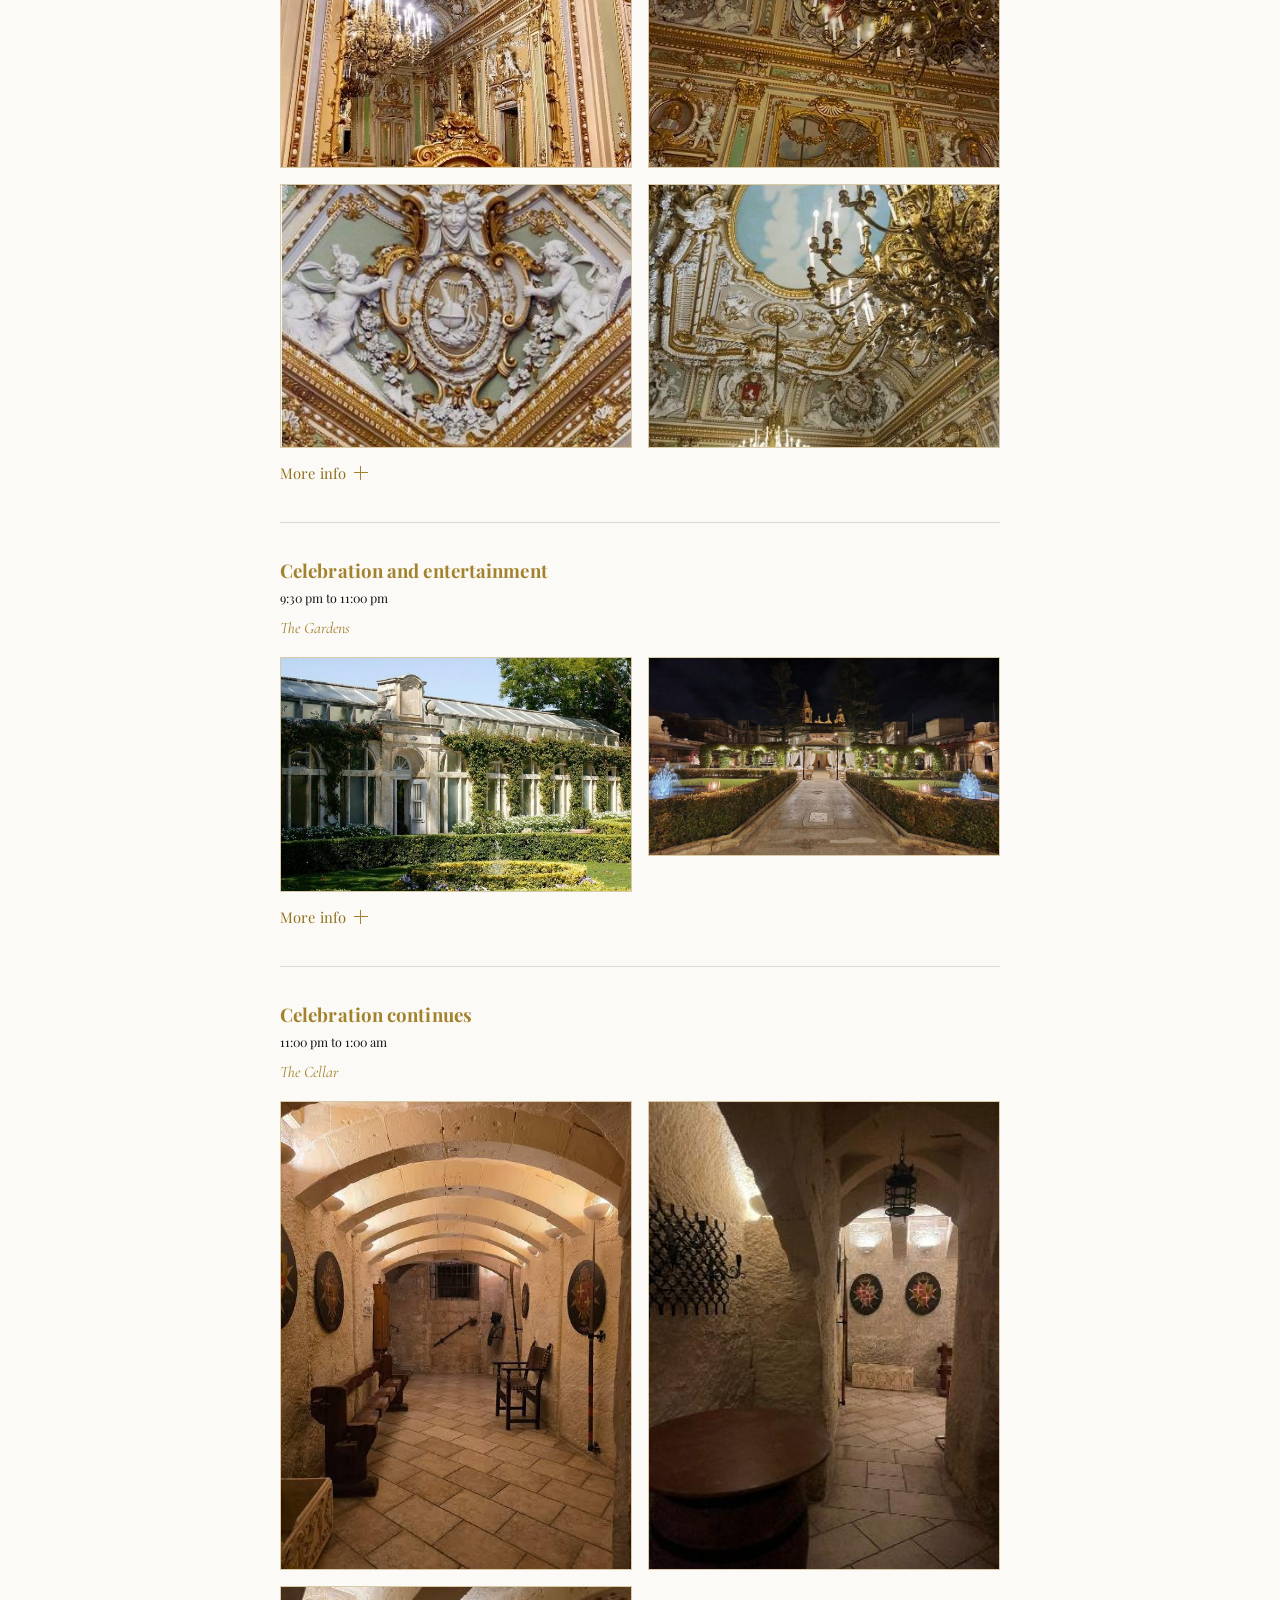
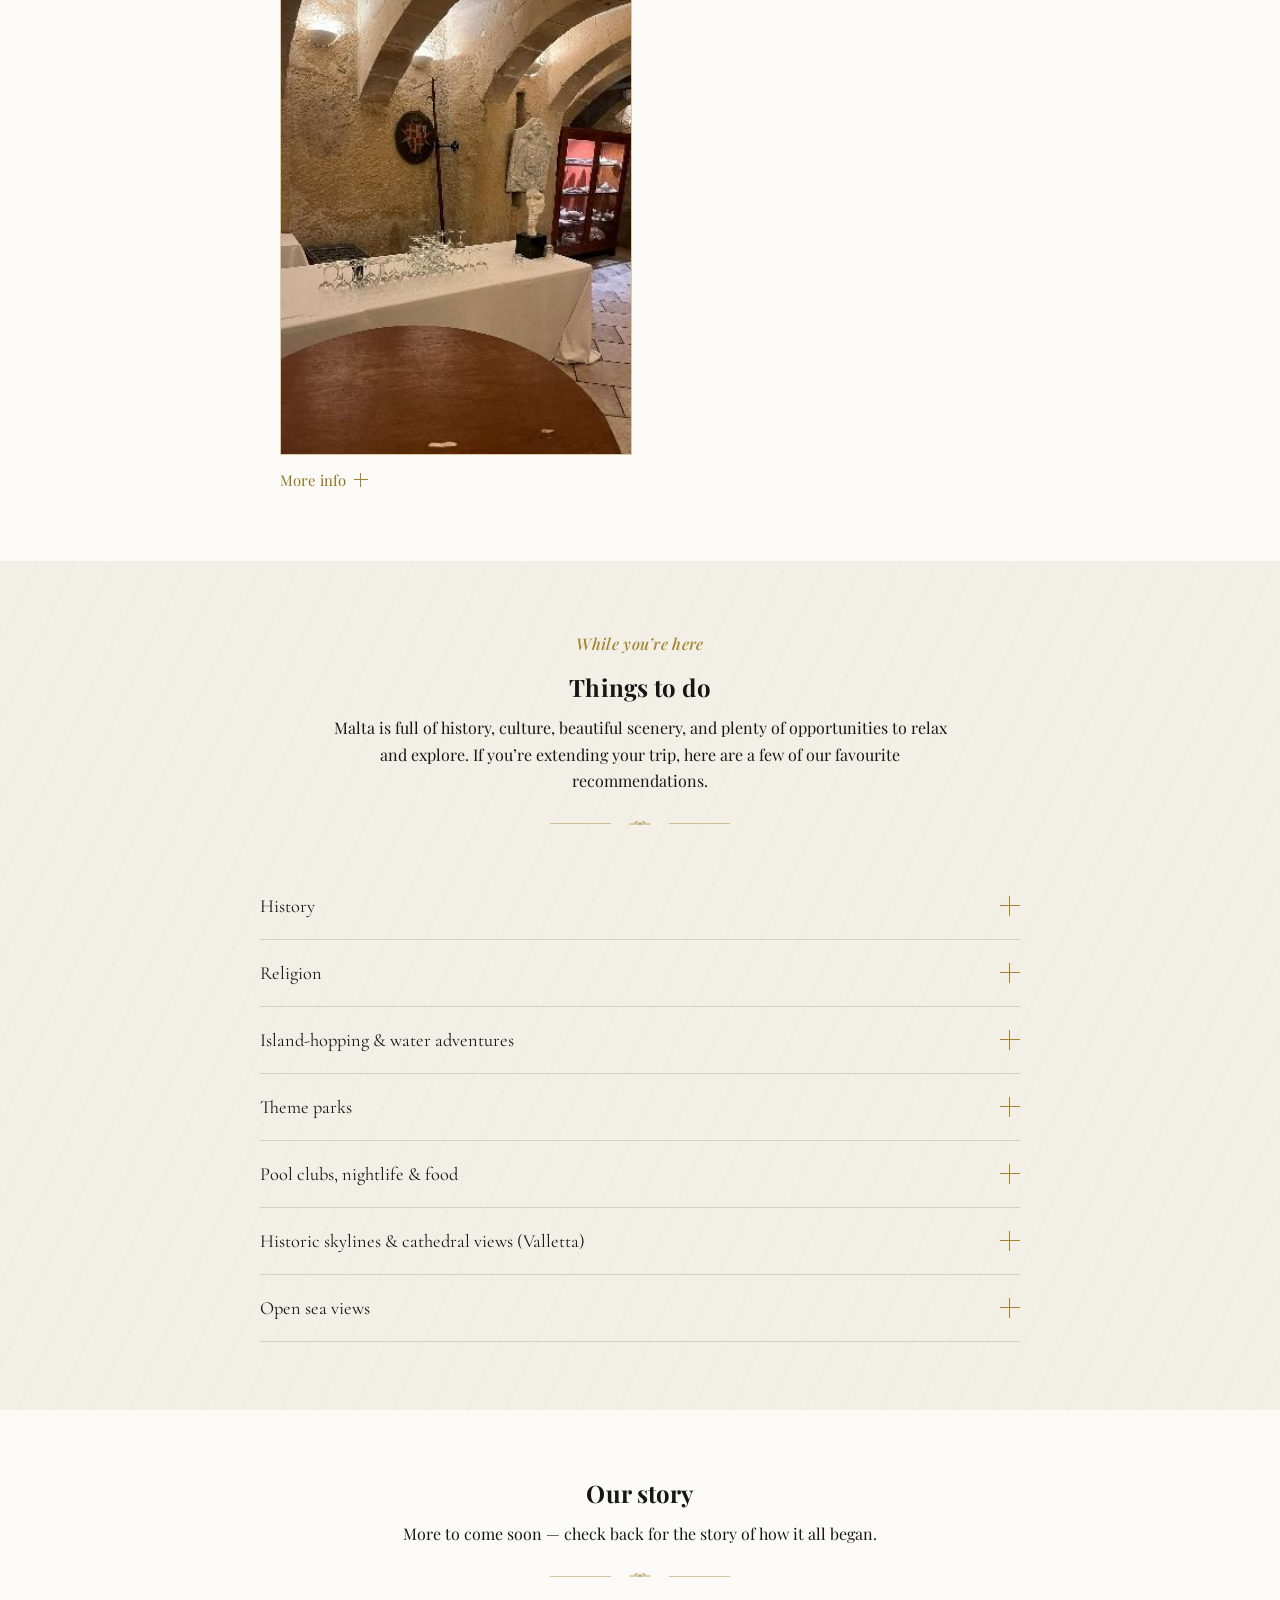
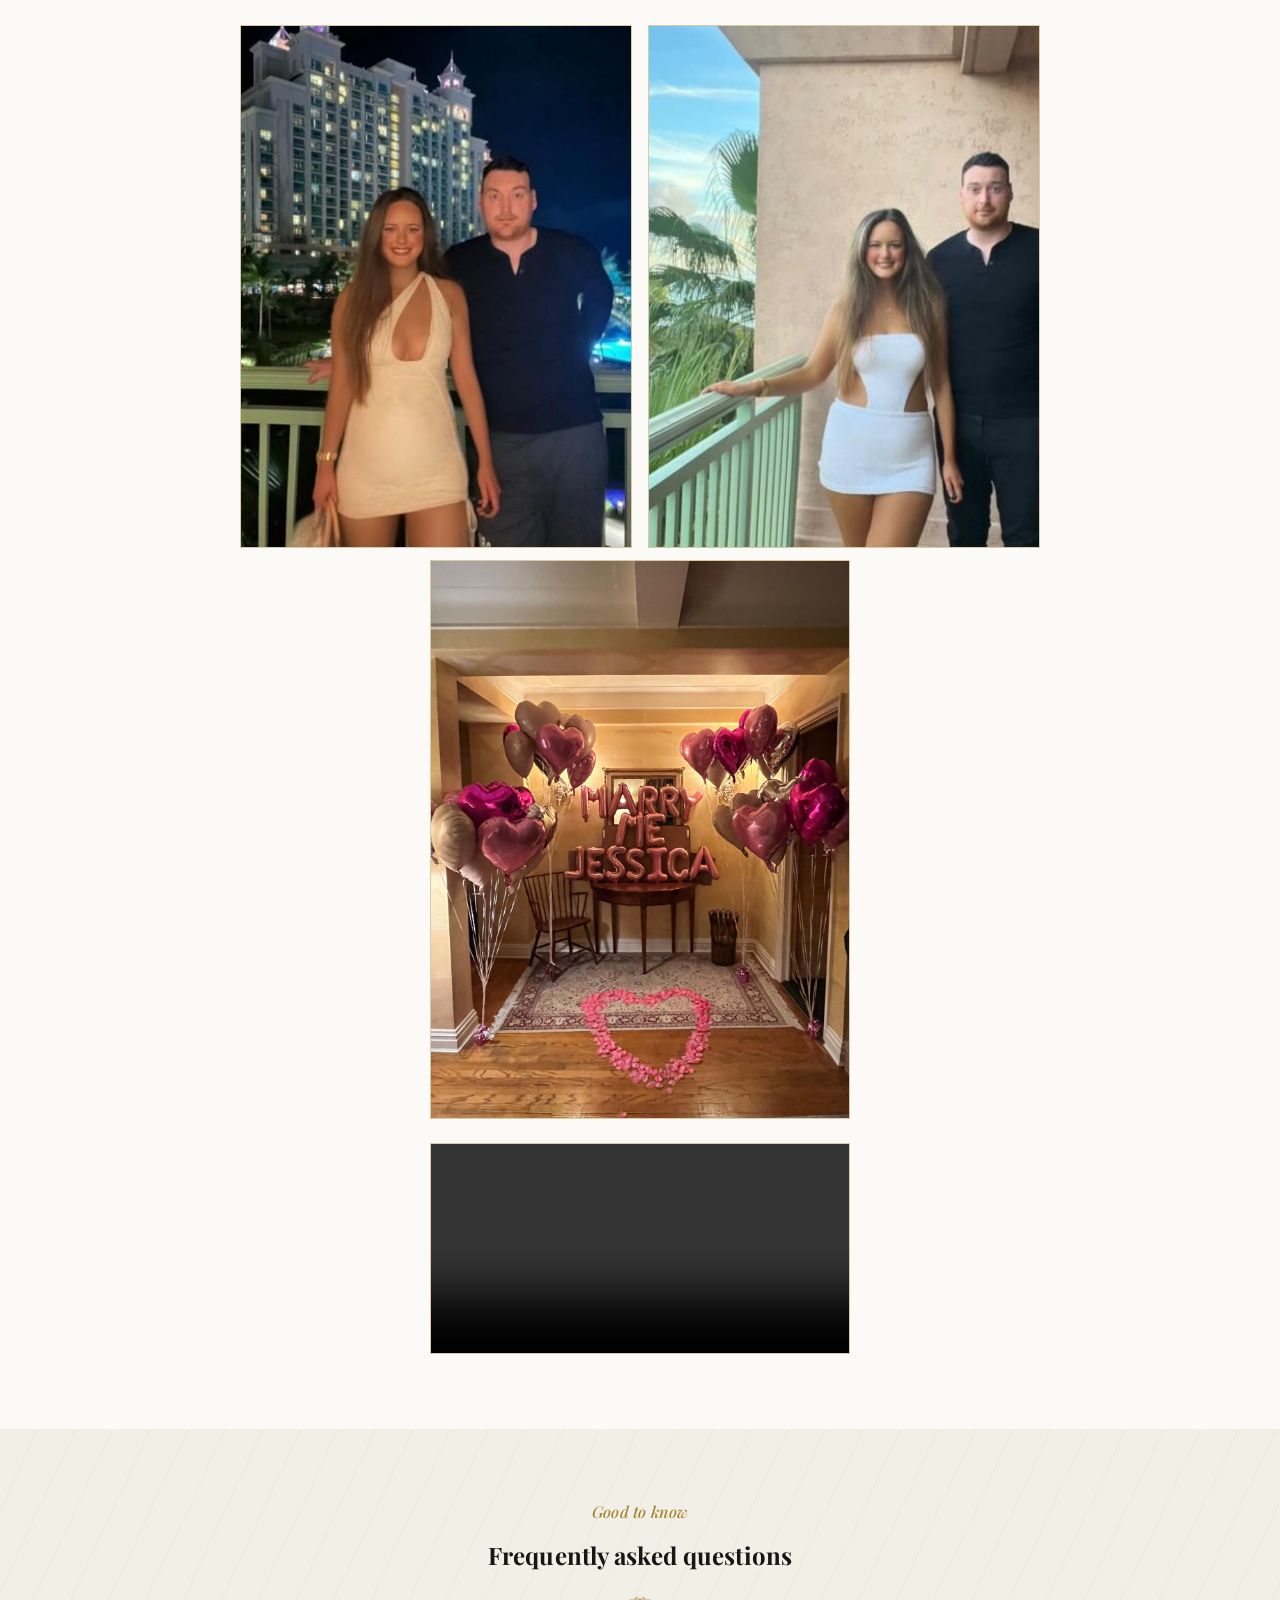
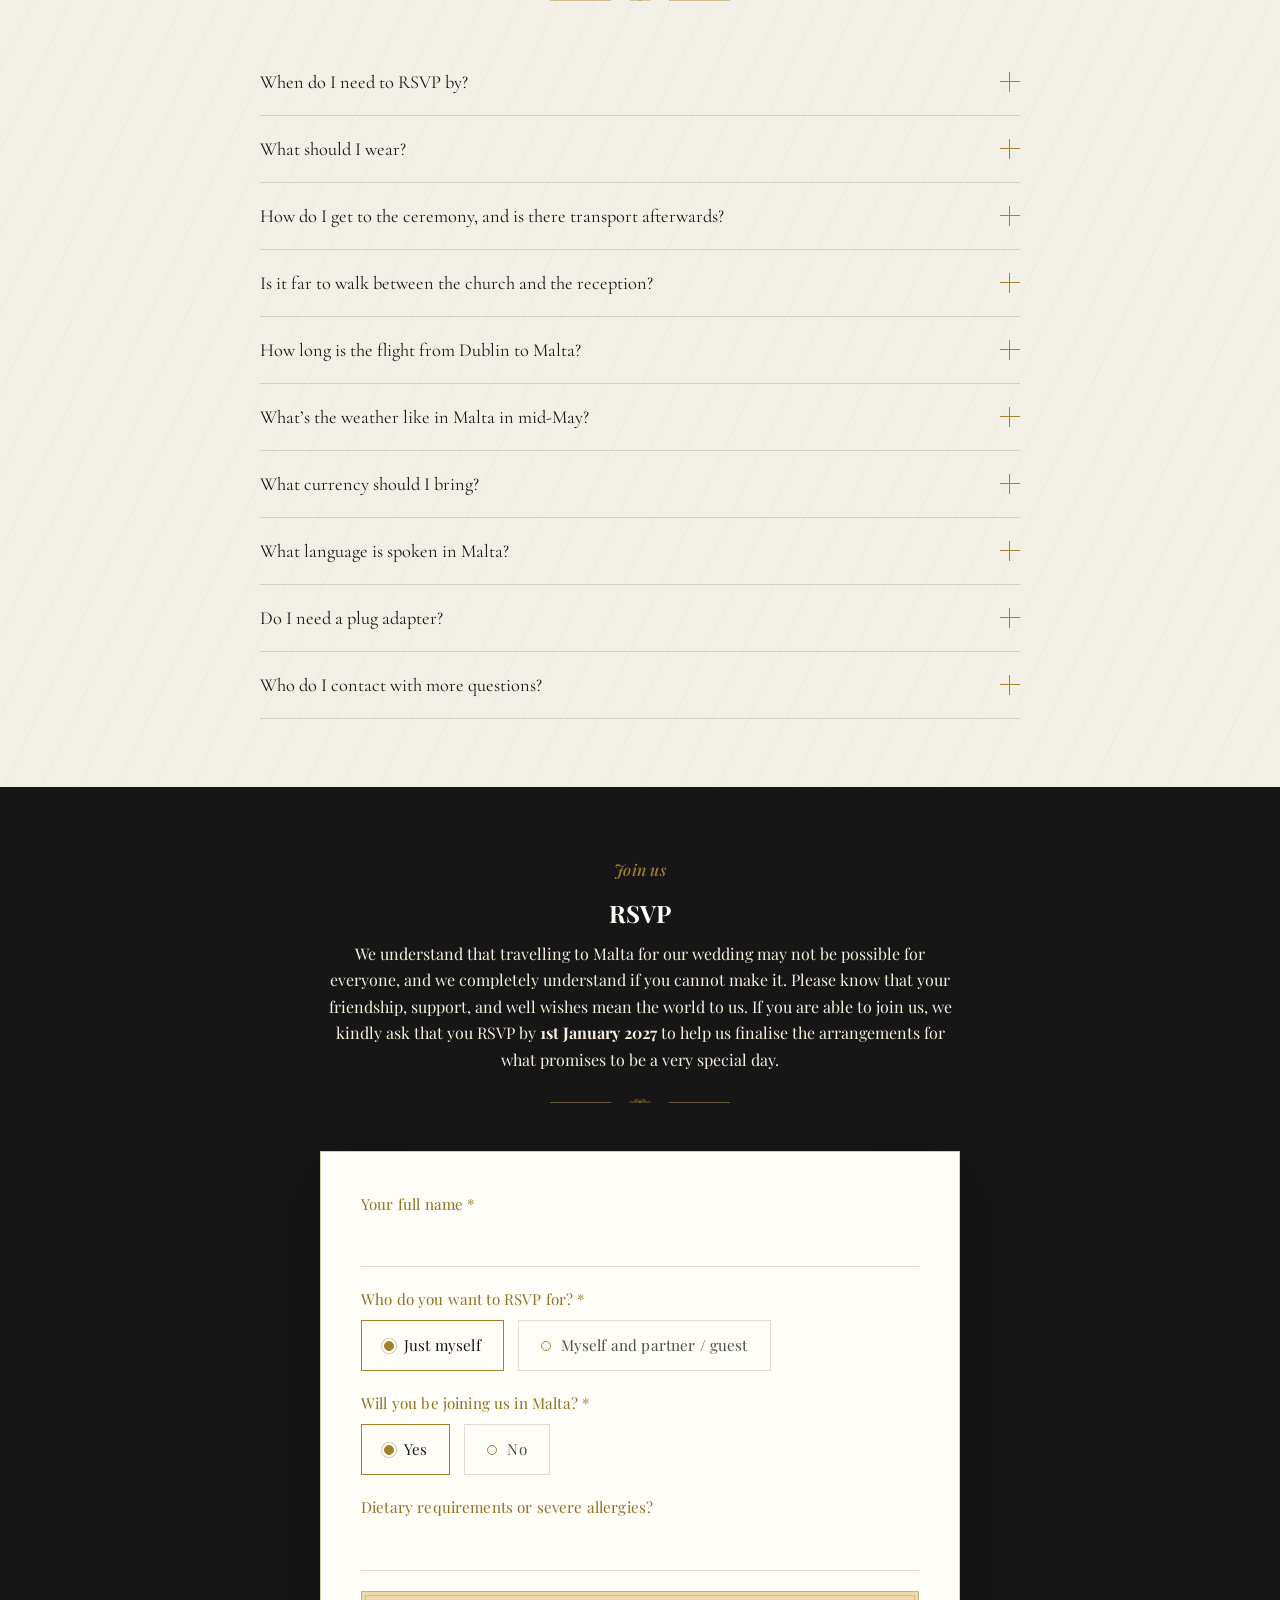
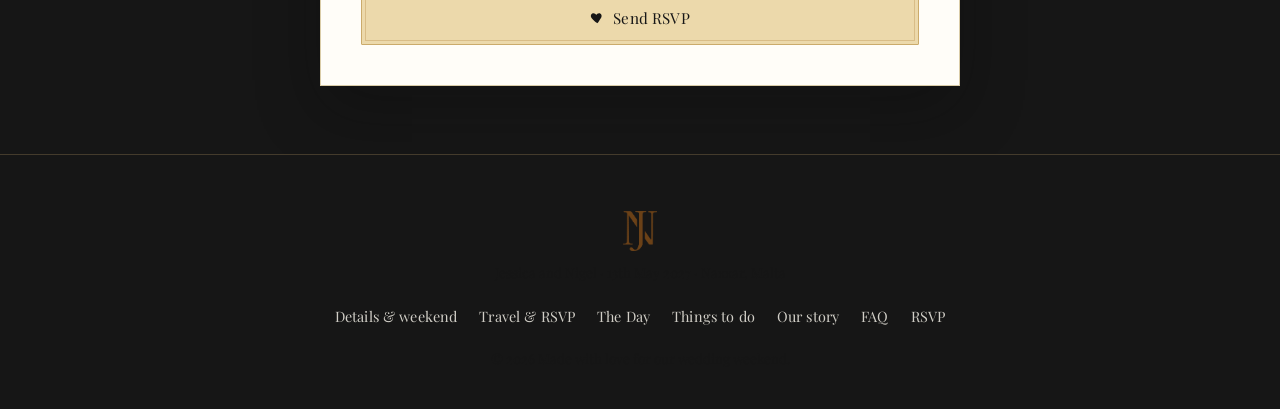
==== commit b8c64fe2: "Give The Day its own nav link and proper heading Co-Authored-By: Claude Sonnet 5 <noreply@anthropic." ====
--- a/index.html
+++ b/index.html
@@ -19,6 +19,7 @@
       <ul class="nav-links">
         <li><a href="#details">Details &amp; weekend</a></li>
         <li><a href="#accommodation">Travel &amp; RSVP</a></li>
+        <li><a href="#the-day">The Day</a></li>
         <li><a href="#things-to-do">Things to do</a></li>
         <li><a href="#story">Our story</a></li>
         <li><a href="#faq">FAQ</a></li>
@@ -197,9 +198,13 @@
 
   <section class="section" id="the-day">
     <div class="container">
+      <div class="section-head">
+        <span class="eyebrow">One unforgettable celebration</span>
+        <h2>The Day</h2>
+        <div class="divider"><svg viewBox="0 0 40 24" fill="none" stroke="currentColor" stroke-width="1.2"><path d="M2 12h12M26 12h12"/><path d="M20 12c-2-4-6-5-9-3 2 3 6 4 9 3z"/><path d="M20 12c2-4 6-5 9-3-2 3-6 4-9 3z"/><circle cx="20" cy="12" r="1.3" fill="currentColor" stroke="none"/></svg></div>
+      </div>
+
       <div style="max-width:480px;margin:0 auto 56px;text-align:center;">
-        <span class="eyebrow">The day</span>
-        <h3>One unforgettable celebration</h3>
         <img class="info-image" src="images/wedding-day-photo.jpg" alt="Bridal bouquet" loading="lazy">
         <p class="timeline-venue">The wedding day &mdash; Thursday 13 May 2027</p>
       </div>
@@ -602,6 +607,7 @@
     <ul class="footer-links">
       <li><a href="#details">Details &amp; weekend</a></li>
       <li><a href="#accommodation">Travel &amp; RSVP</a></li>
+      <li><a href="#the-day">The Day</a></li>
       <li><a href="#things-to-do">Things to do</a></li>
       <li><a href="#story">Our story</a></li>
       <li><a href="#faq">FAQ</a></li>
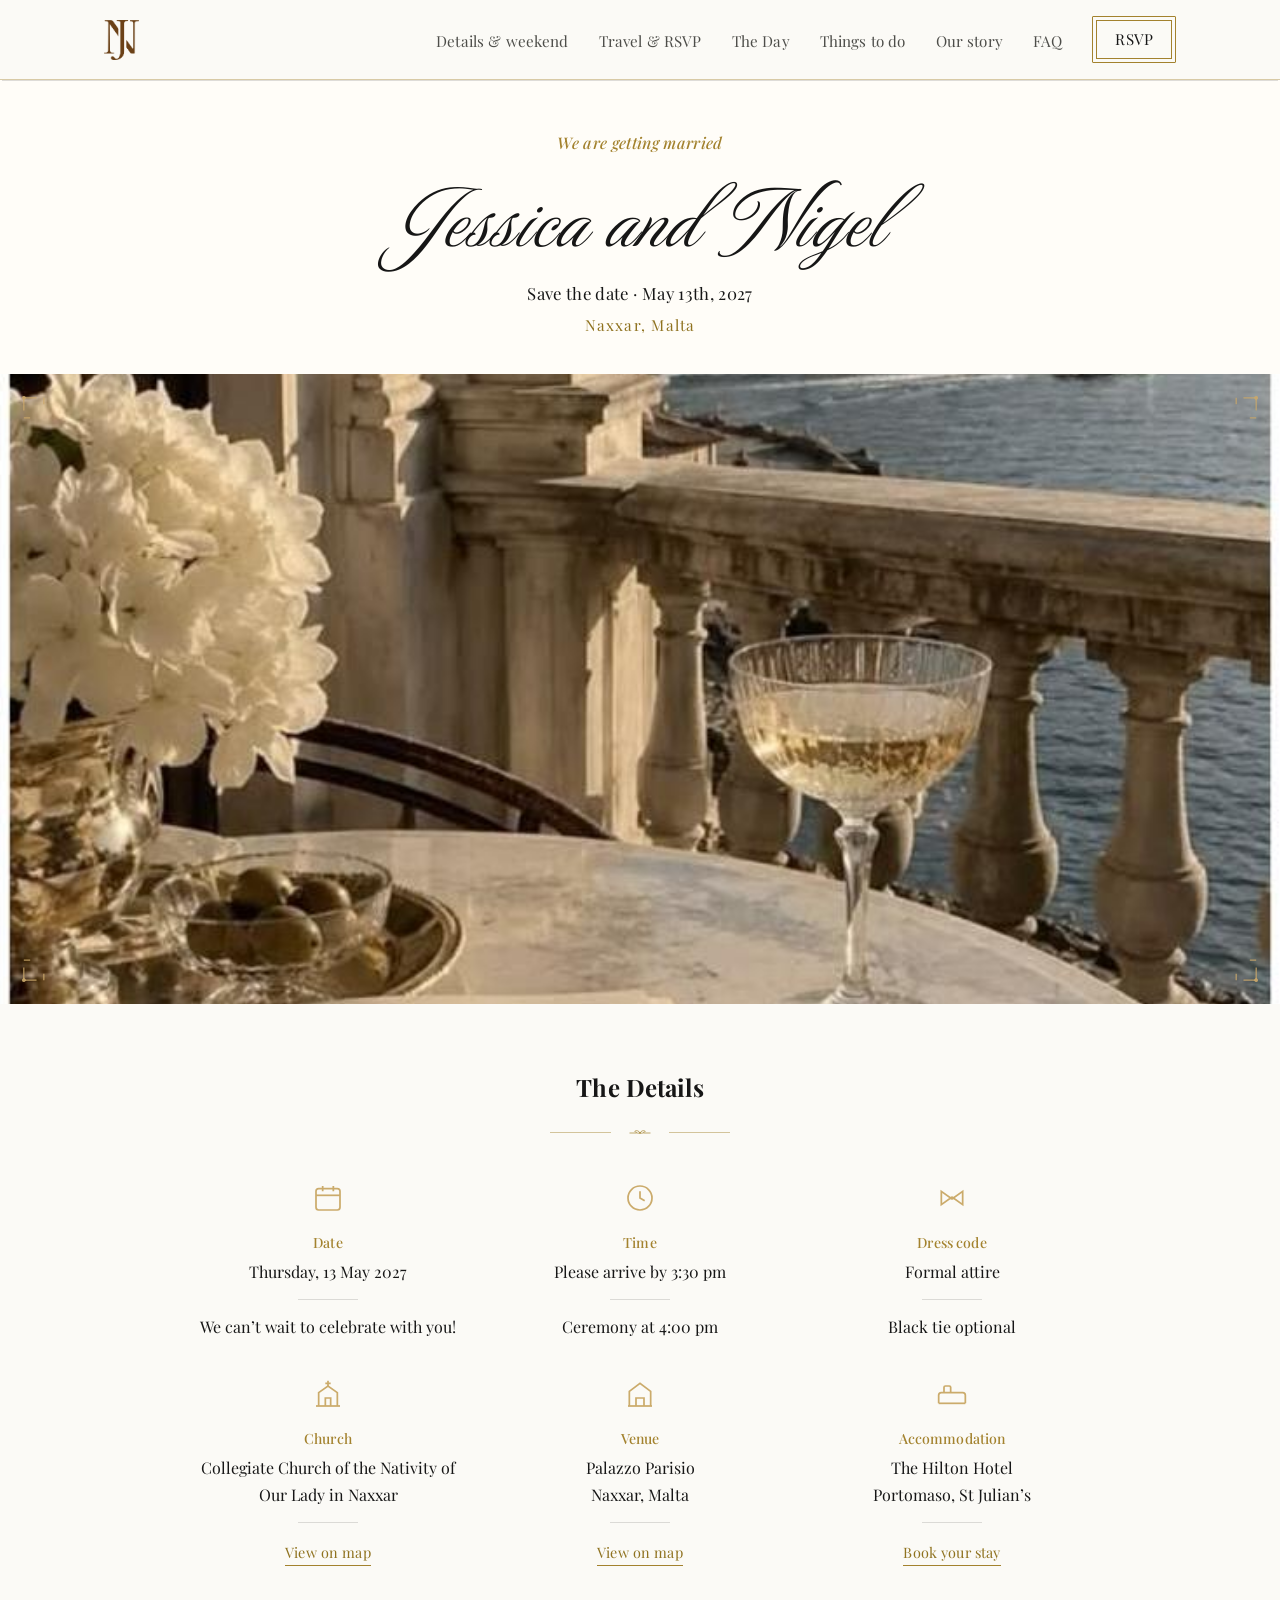
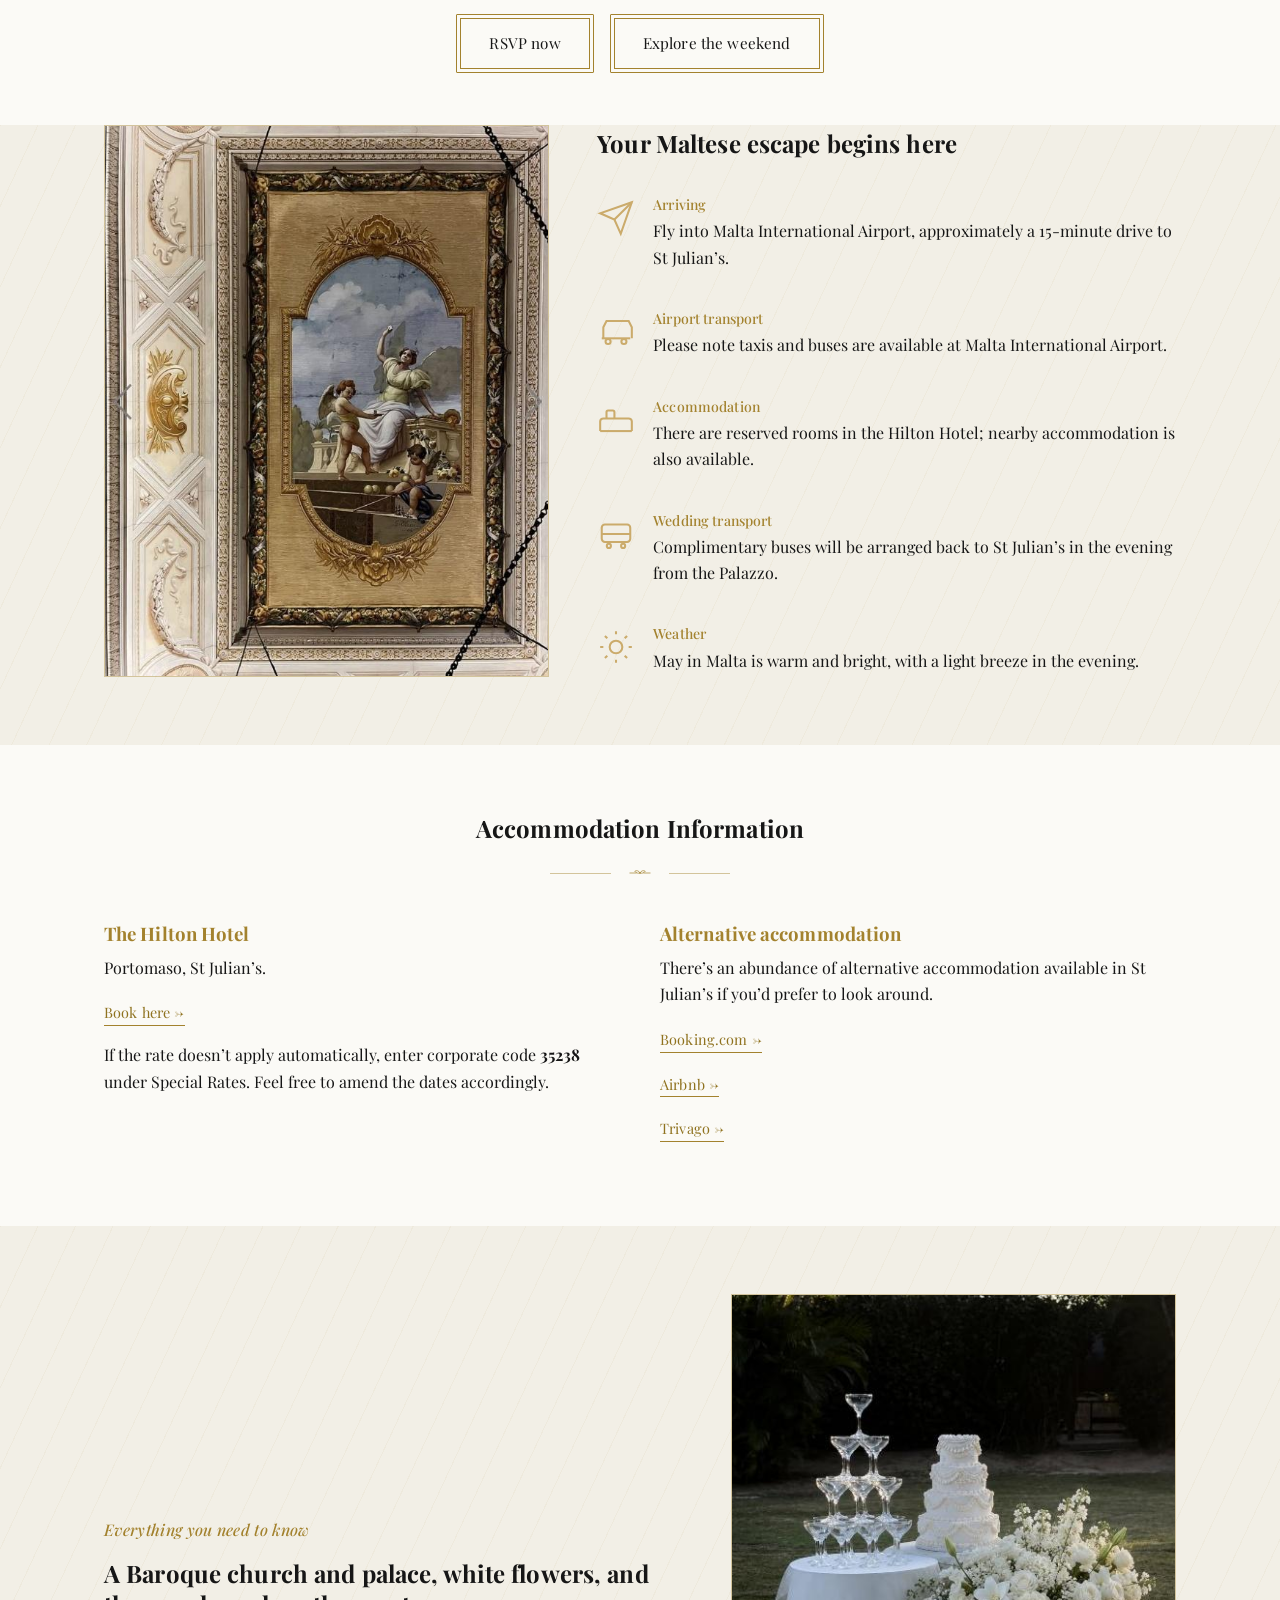
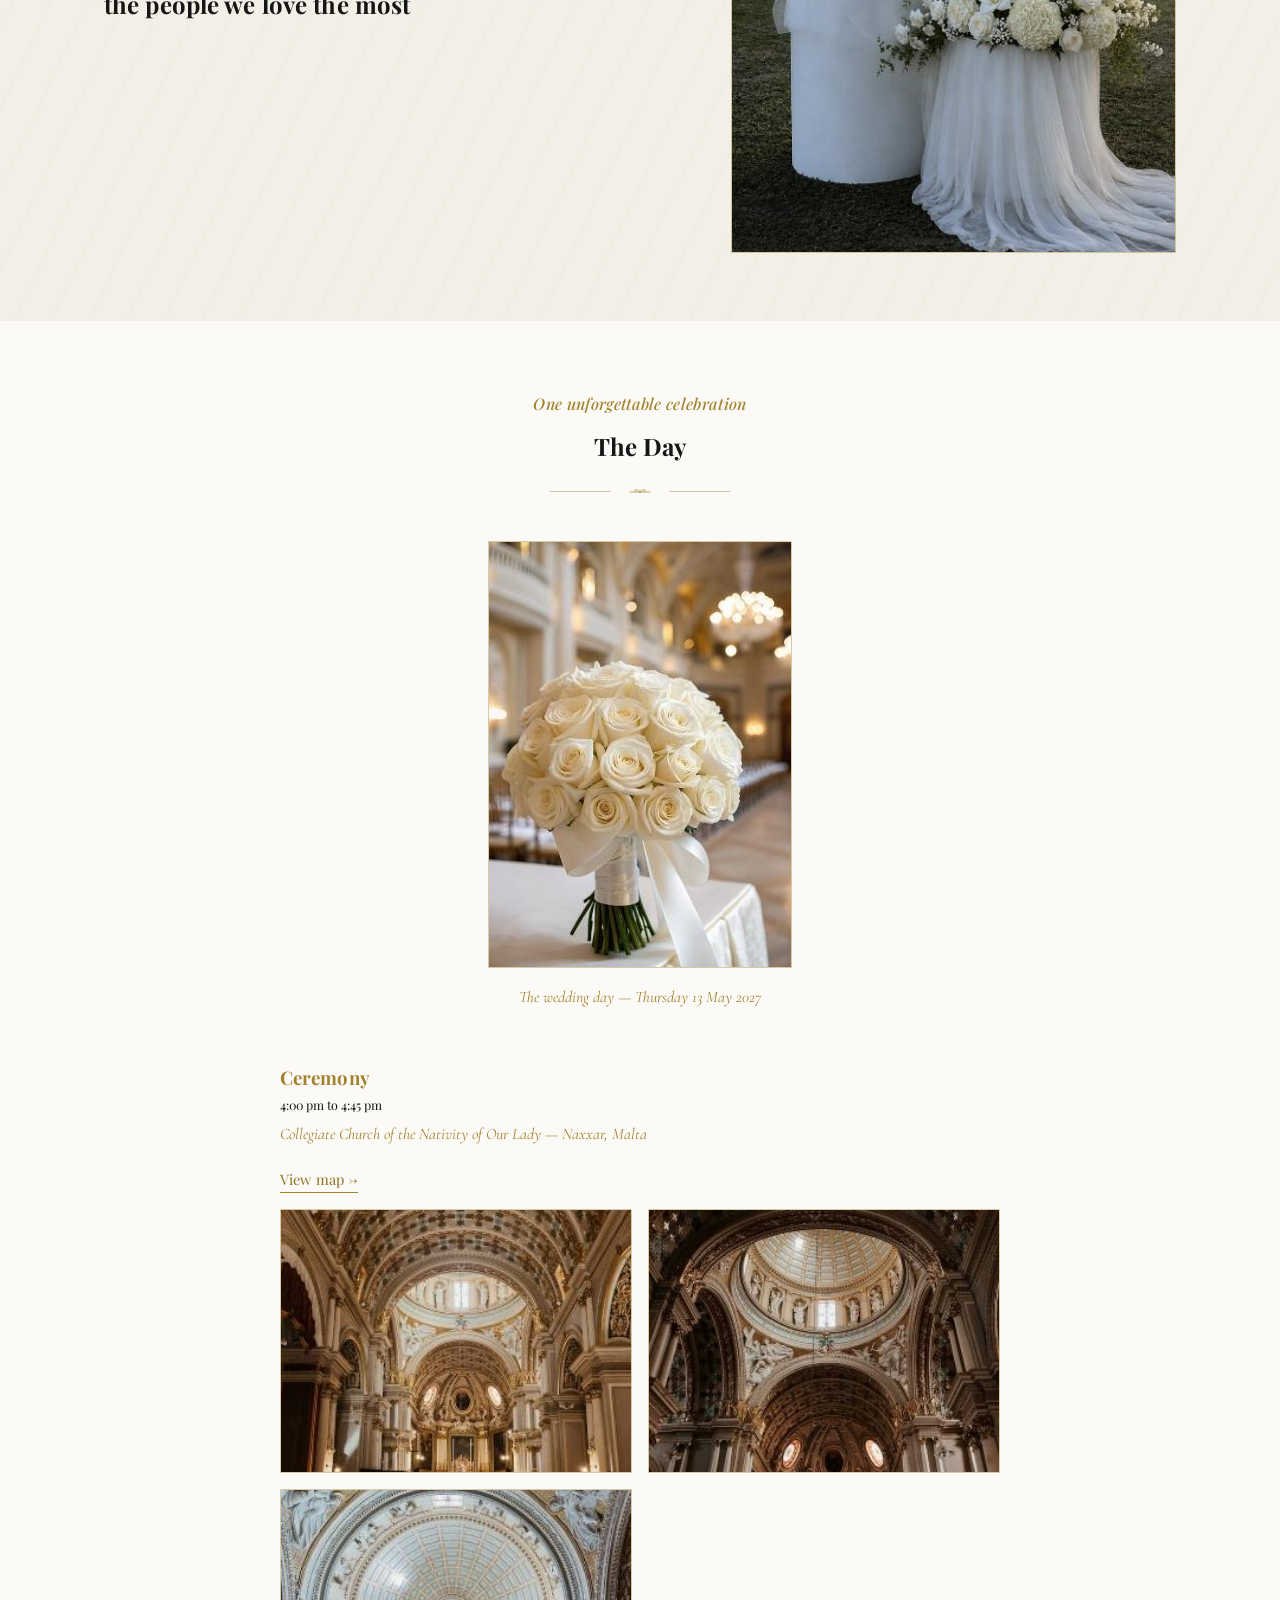
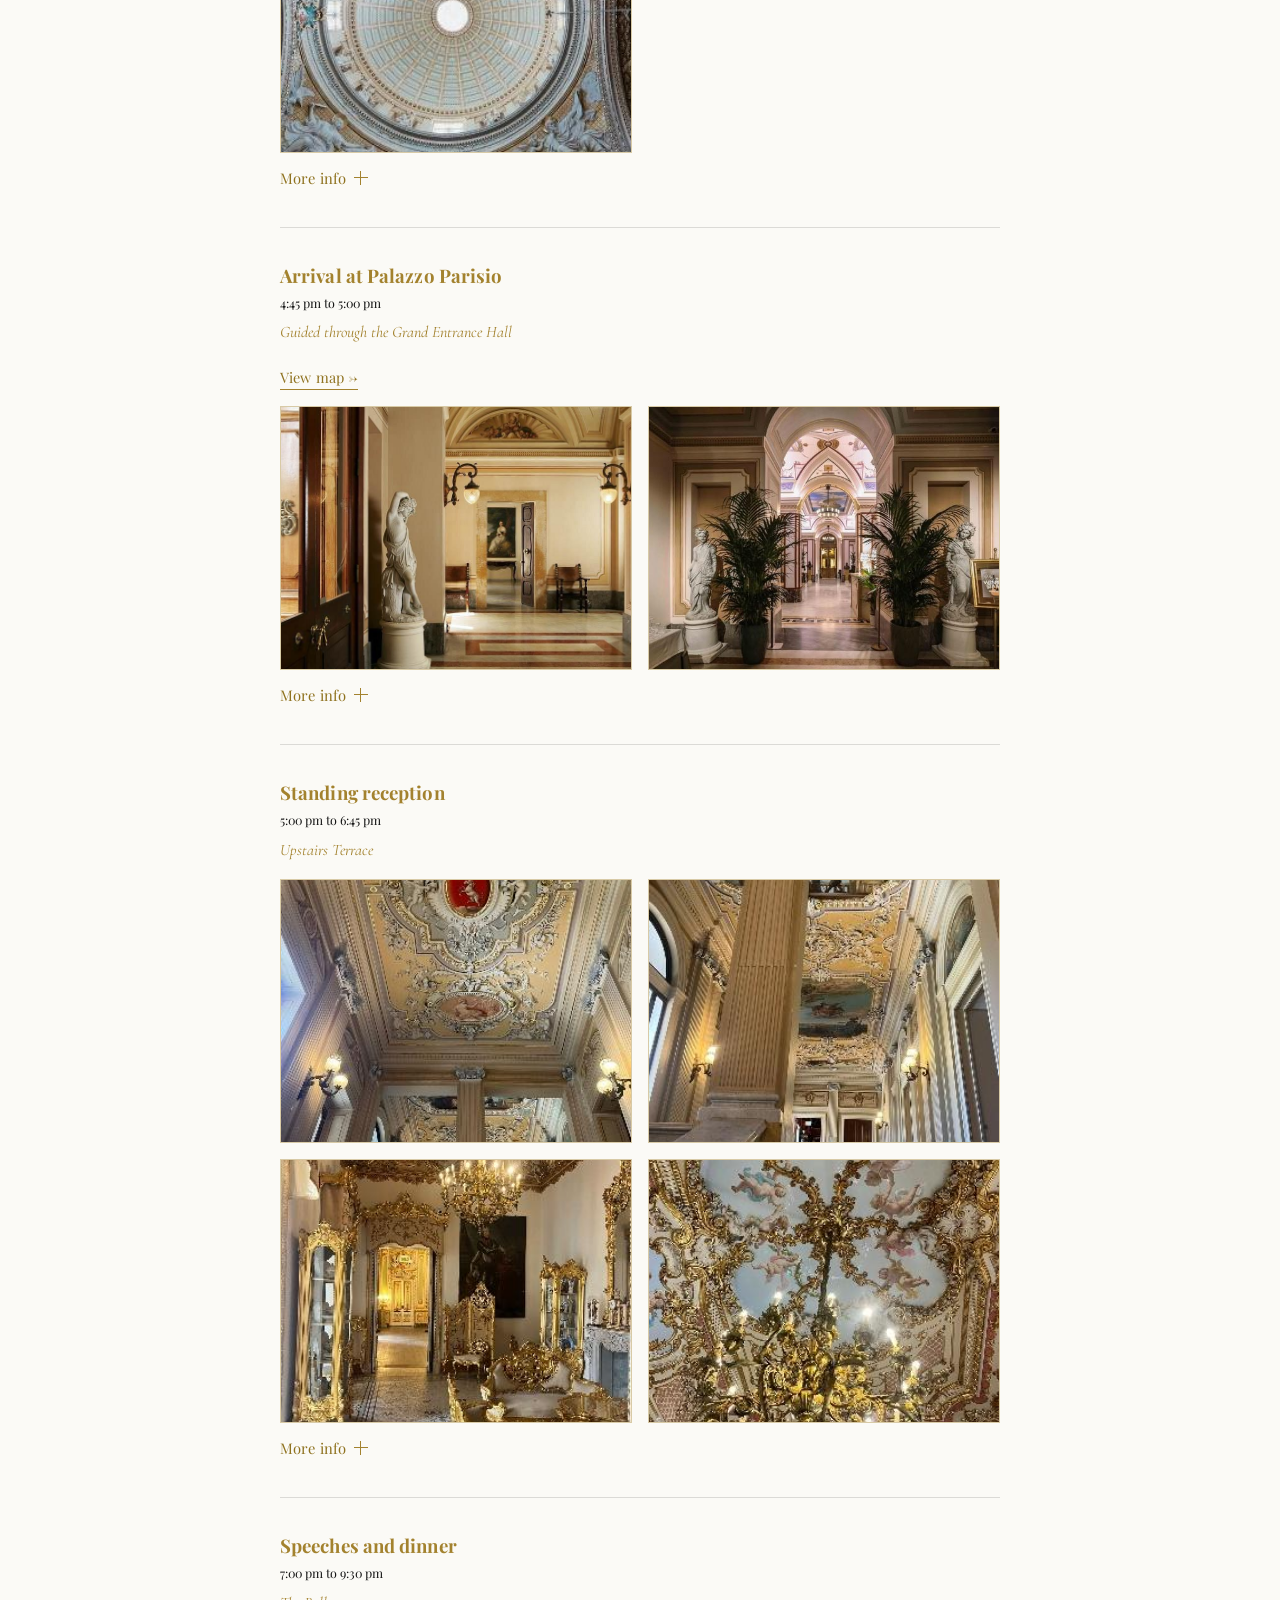
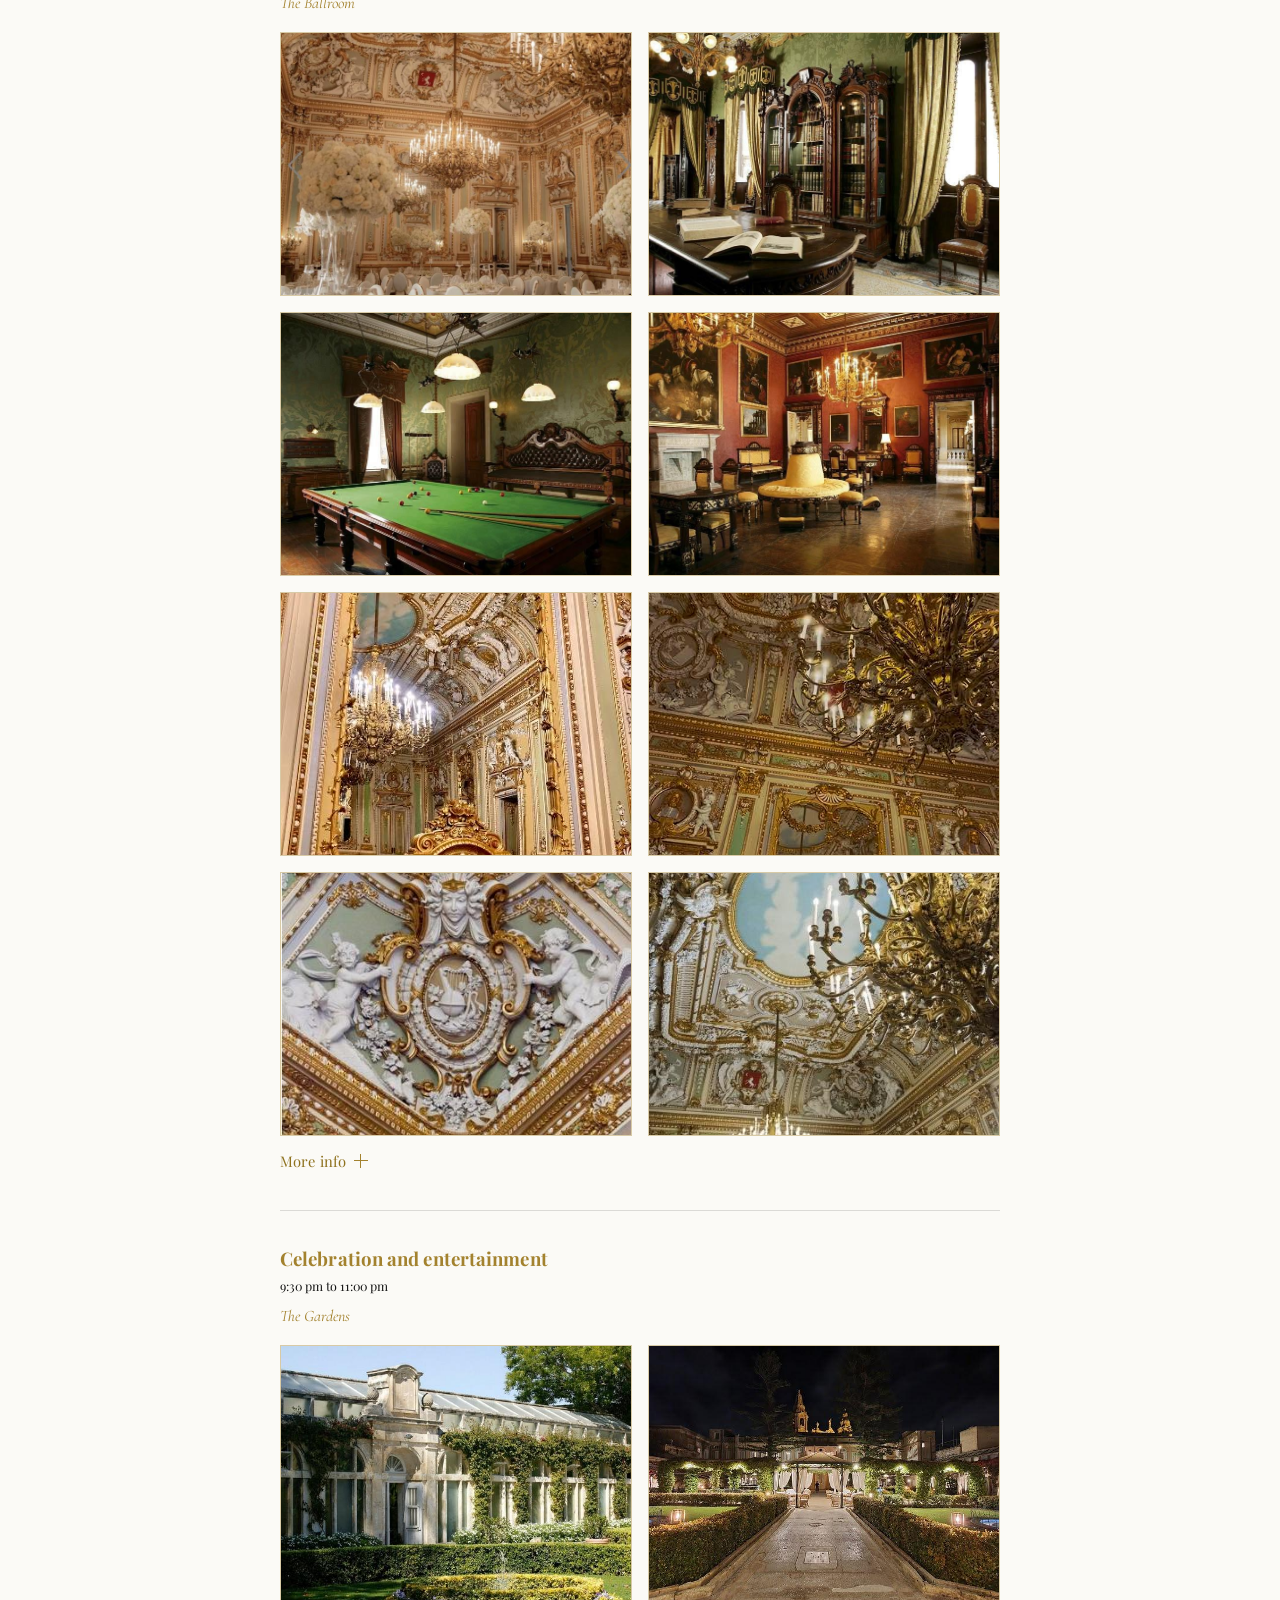
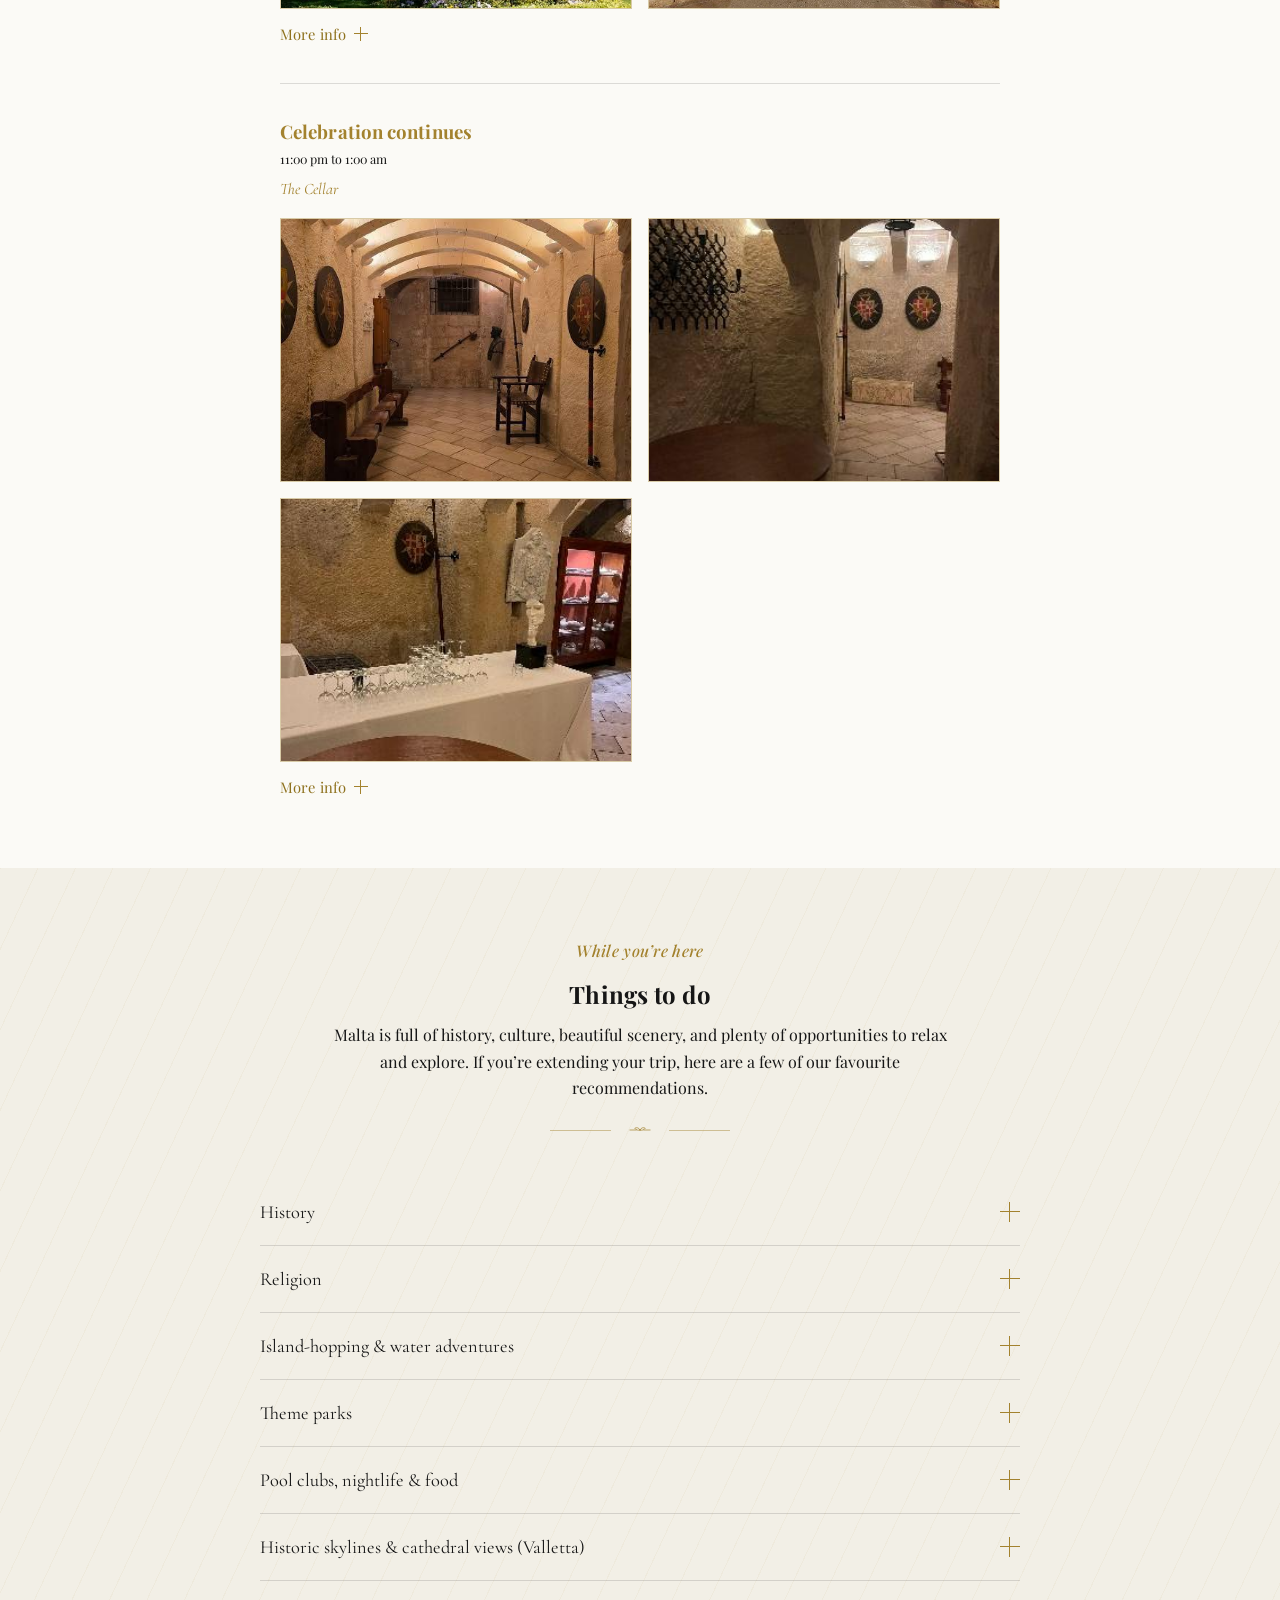
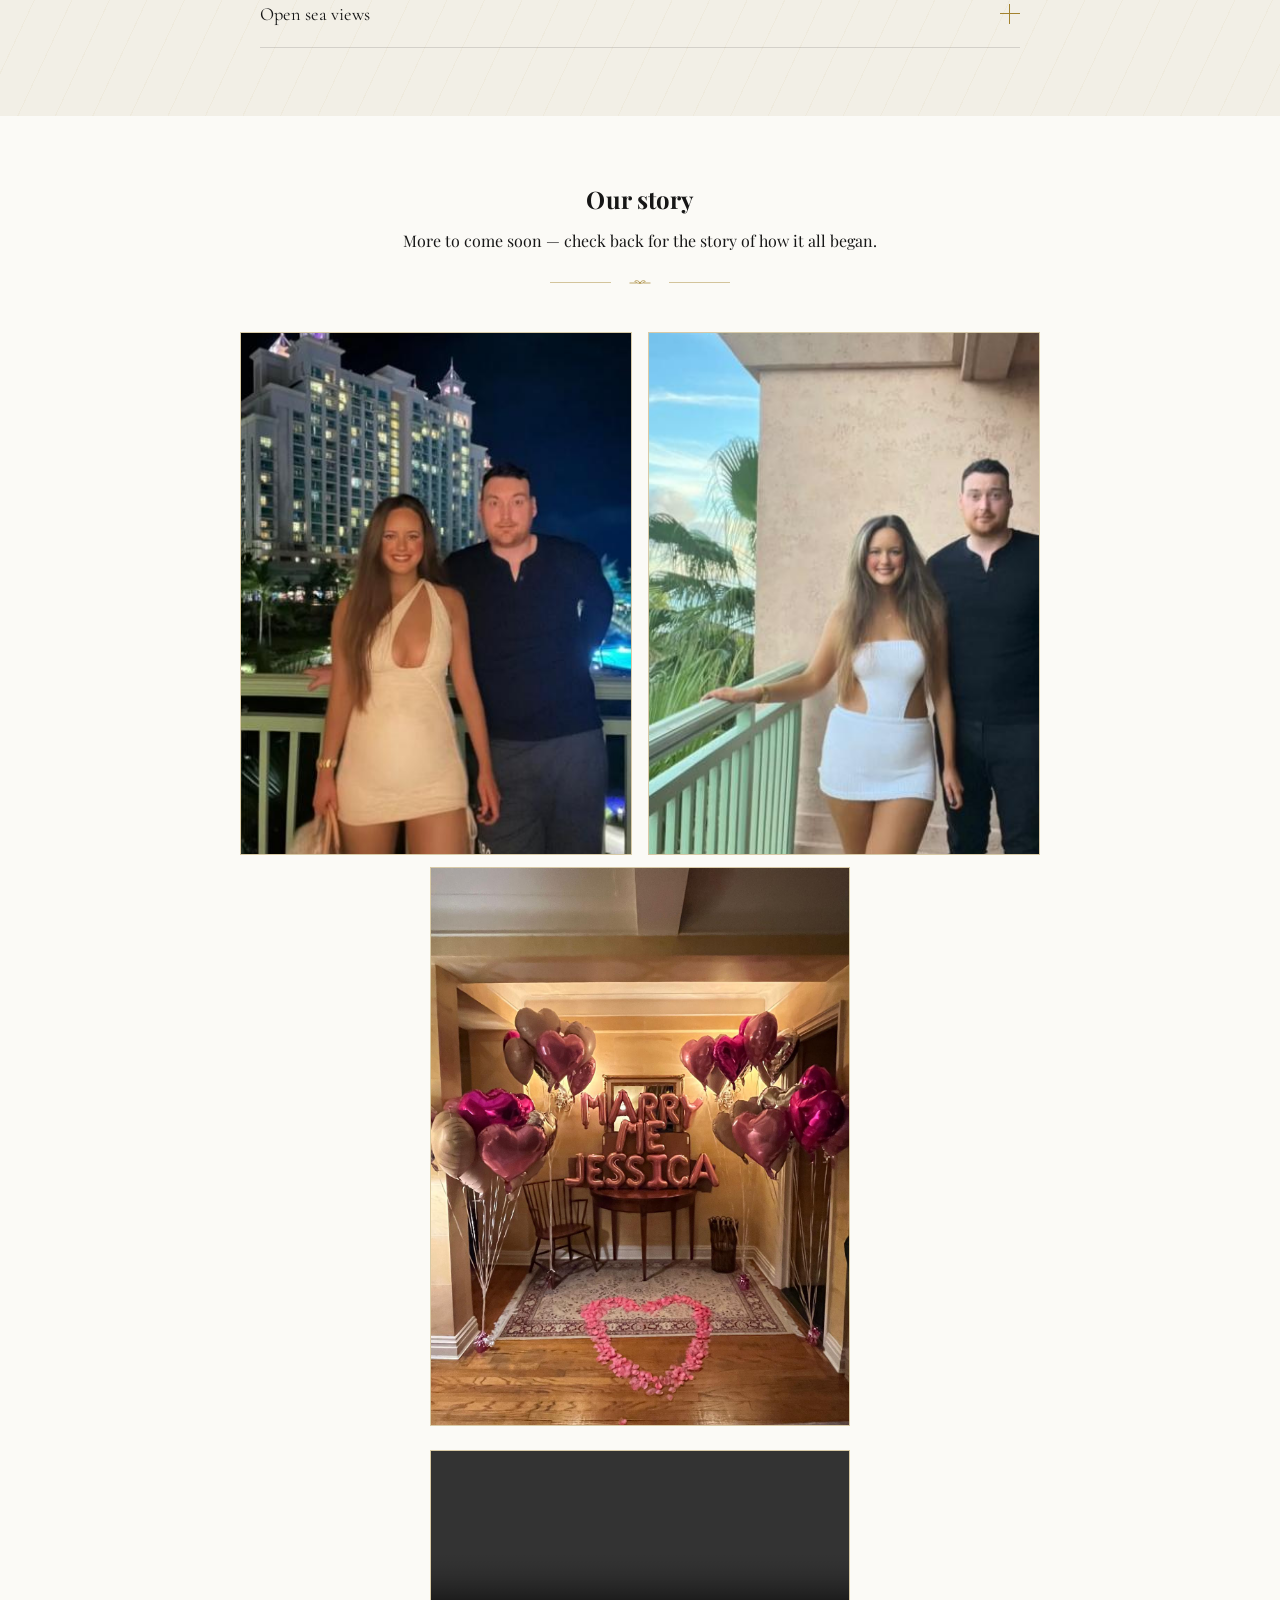
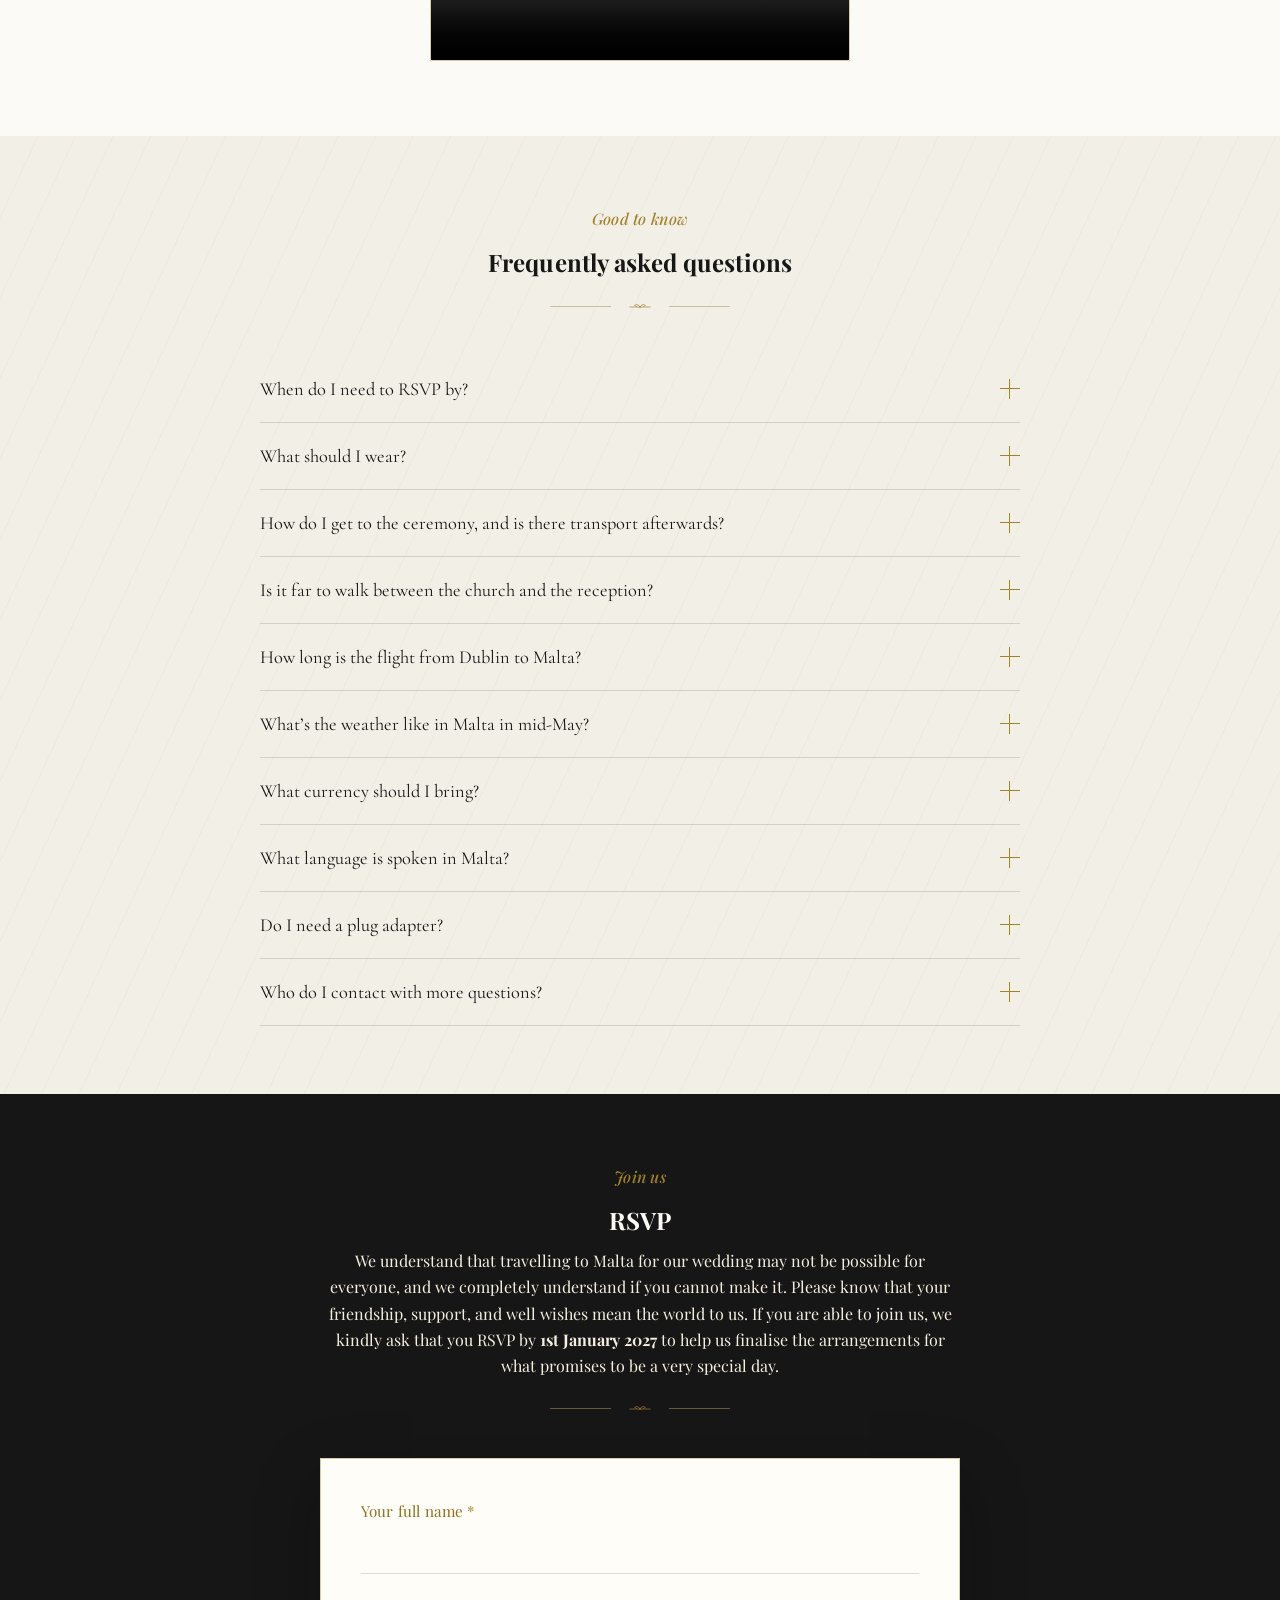
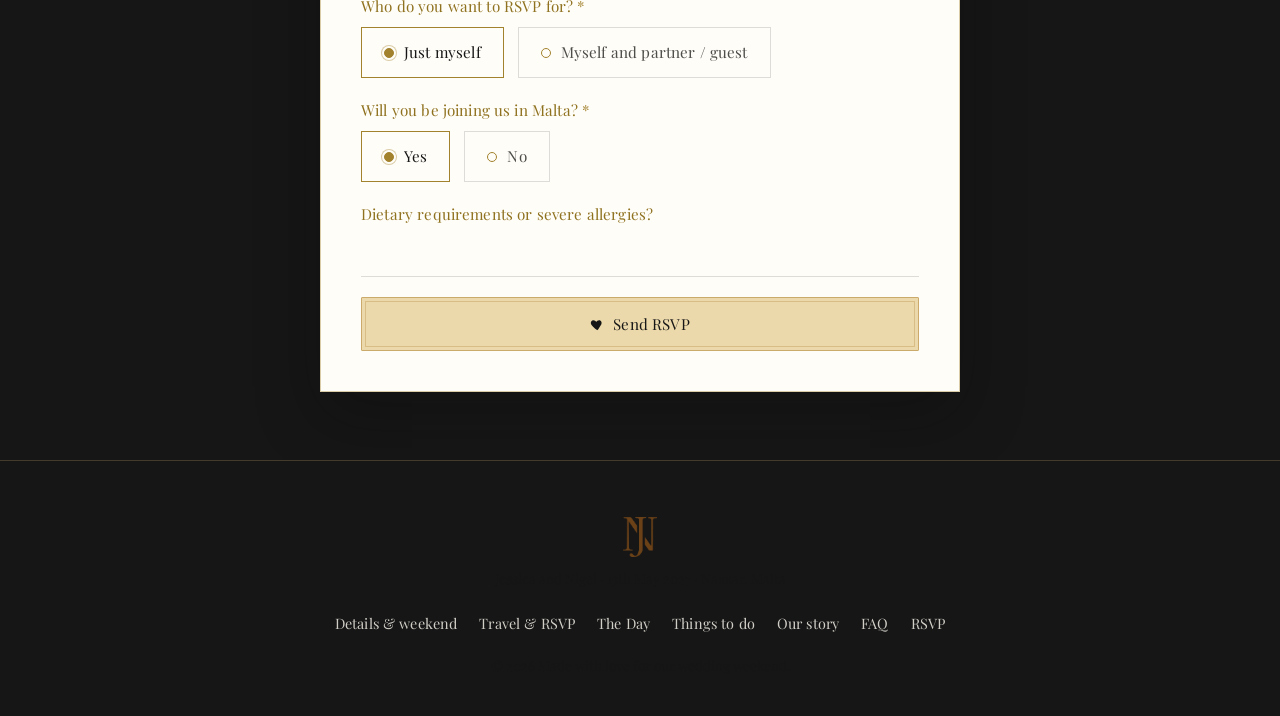
==== commit d859e182: "Standardize image sizing across all timeline galleries Co-Authored-By: Claude Sonnet 5 <noreply@anth" ====
--- a/index.html
+++ b/index.html
@@ -215,7 +215,7 @@
           <span class="timeline-time-sub">4:00 pm to 4:45 pm</span>
           <p class="timeline-venue">Collegiate Church of the Nativity of Our Lady &mdash; Naxxar, Malta</p>
           <a class="map-link" href="https://maps.google.com/?q=Naxxar+Parish+Church+Malta" target="_blank" rel="noopener">View map &rarr;</a>
-          <div class="gallery-full">
+          <div class="gallery-full gallery-full--uniform">
             <img src="images/ceremony-1.jpg" alt="Inside the Collegiate Church of the Nativity of Our Lady, Naxxar" loading="lazy">
             <img src="images/ceremony-2.jpg" alt="Inside the Collegiate Church of the Nativity of Our Lady, Naxxar" loading="lazy">
             <img src="images/ceremony-3.jpg" alt="Inside the Collegiate Church of the Nativity of Our Lady, Naxxar" loading="lazy">
@@ -233,7 +233,7 @@
           <span class="timeline-time-sub">4:45 pm to 5:00 pm</span>
           <p class="timeline-venue">Guided through the Grand Entrance Hall</p>
           <a class="map-link" href="https://maps.google.com/?q=Palazzo+Parisio+Naxxar+Malta" target="_blank" rel="noopener">View map &rarr;</a>
-          <div class="gallery-full">
+          <div class="gallery-full gallery-full--uniform">
             <img src="images/travel-1.jpg" alt="Grand hallway inside Palazzo Parisio" loading="lazy">
             <img src="images/travel-2.jpg" alt="Archway inside Palazzo Parisio" loading="lazy">
           </div>
@@ -251,7 +251,7 @@
           <h3>Standing reception</h3>
           <span class="timeline-time-sub">5:00 pm to 6:45 pm</span>
           <p class="timeline-venue">Upstairs Terrace</p>
-          <div class="gallery-full">
+          <div class="gallery-full gallery-full--uniform">
             <img src="images/arrival-1.jpg" alt="Upstairs terrace at Palazzo Parisio" loading="lazy">
             <img src="images/arrival-2.jpg" alt="Gallery at Palazzo Parisio" loading="lazy">
             <img src="images/arrival-3.jpg" alt="The gold salon at Palazzo Parisio" loading="lazy">
@@ -293,7 +293,7 @@
           <h3>Celebration and entertainment</h3>
           <span class="timeline-time-sub">9:30 pm to 11:00 pm</span>
           <p class="timeline-venue">The Gardens</p>
-          <div class="gallery-full">
+          <div class="gallery-full gallery-full--uniform">
             <img src="images/gardens-1.jpg" alt="The Orangery in the gardens at Palazzo Parisio" loading="lazy">
             <img src="images/gardens-2.jpg" alt="The gardens at Palazzo Parisio at night" loading="lazy">
           </div>
@@ -310,7 +310,7 @@
           <h3>Celebration continues</h3>
           <span class="timeline-time-sub">11:00 pm to 1:00 am</span>
           <p class="timeline-venue">The Cellar</p>
-          <div class="gallery-full">
+          <div class="gallery-full gallery-full--uniform">
             <img src="images/cellar-1.jpg" alt="The historic stone cellar at Palazzo Parisio" loading="lazy">
             <img src="images/cellar-2.jpg" alt="The historic stone cellar at Palazzo Parisio" loading="lazy">
             <img src="images/cellar-3.jpg" alt="The historic stone cellar at Palazzo Parisio" loading="lazy">
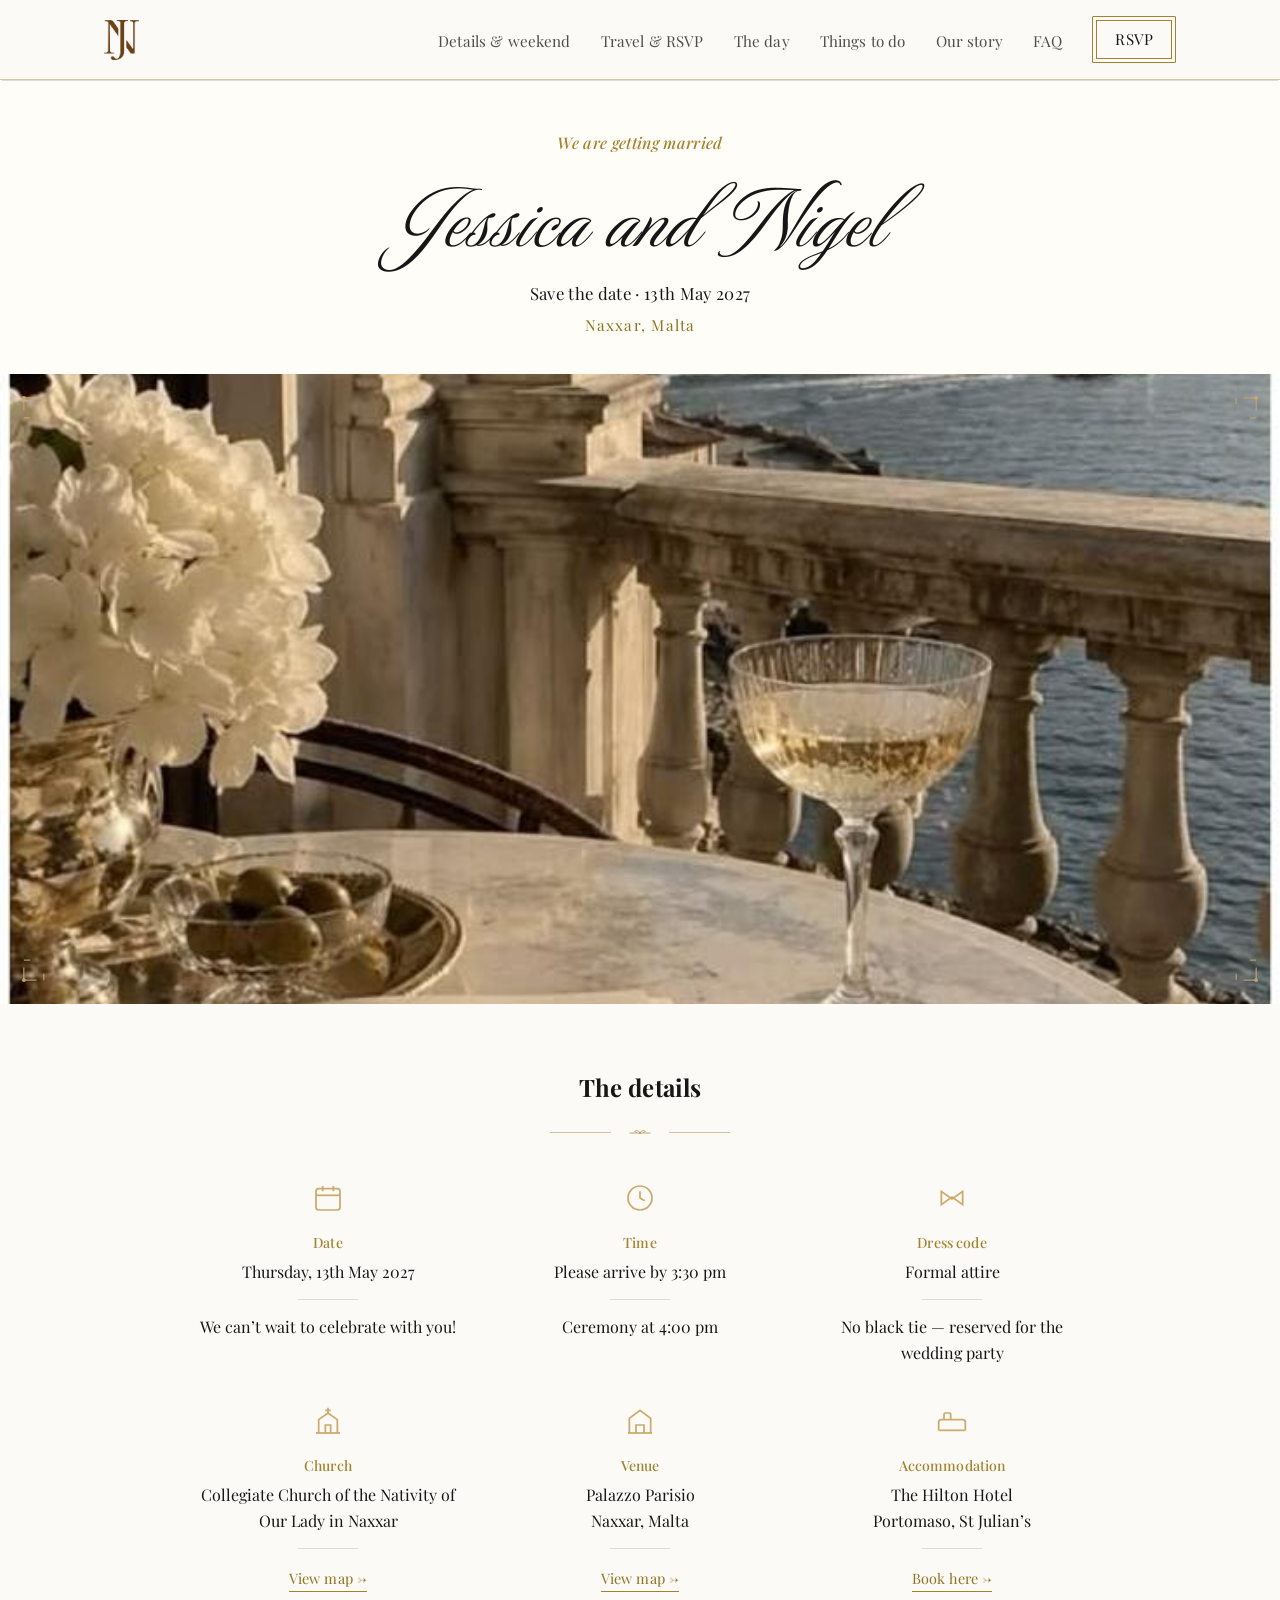
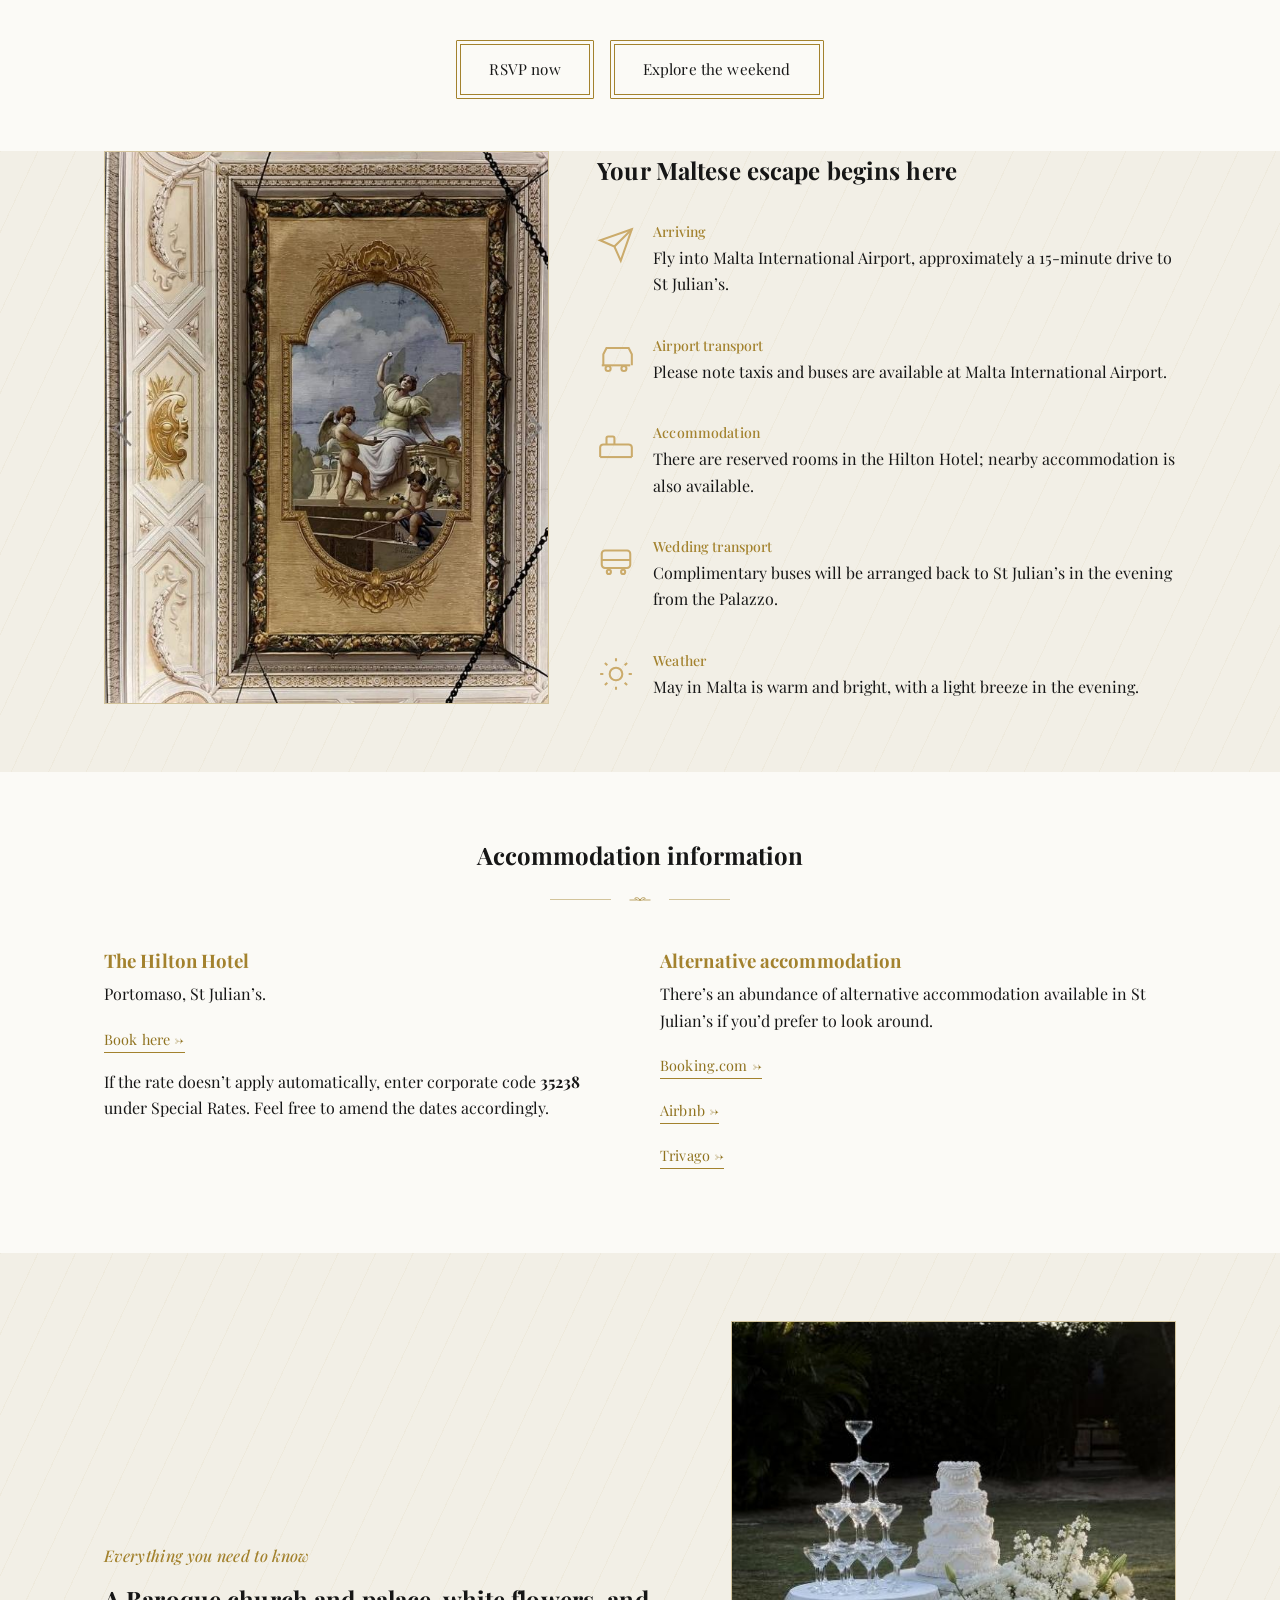
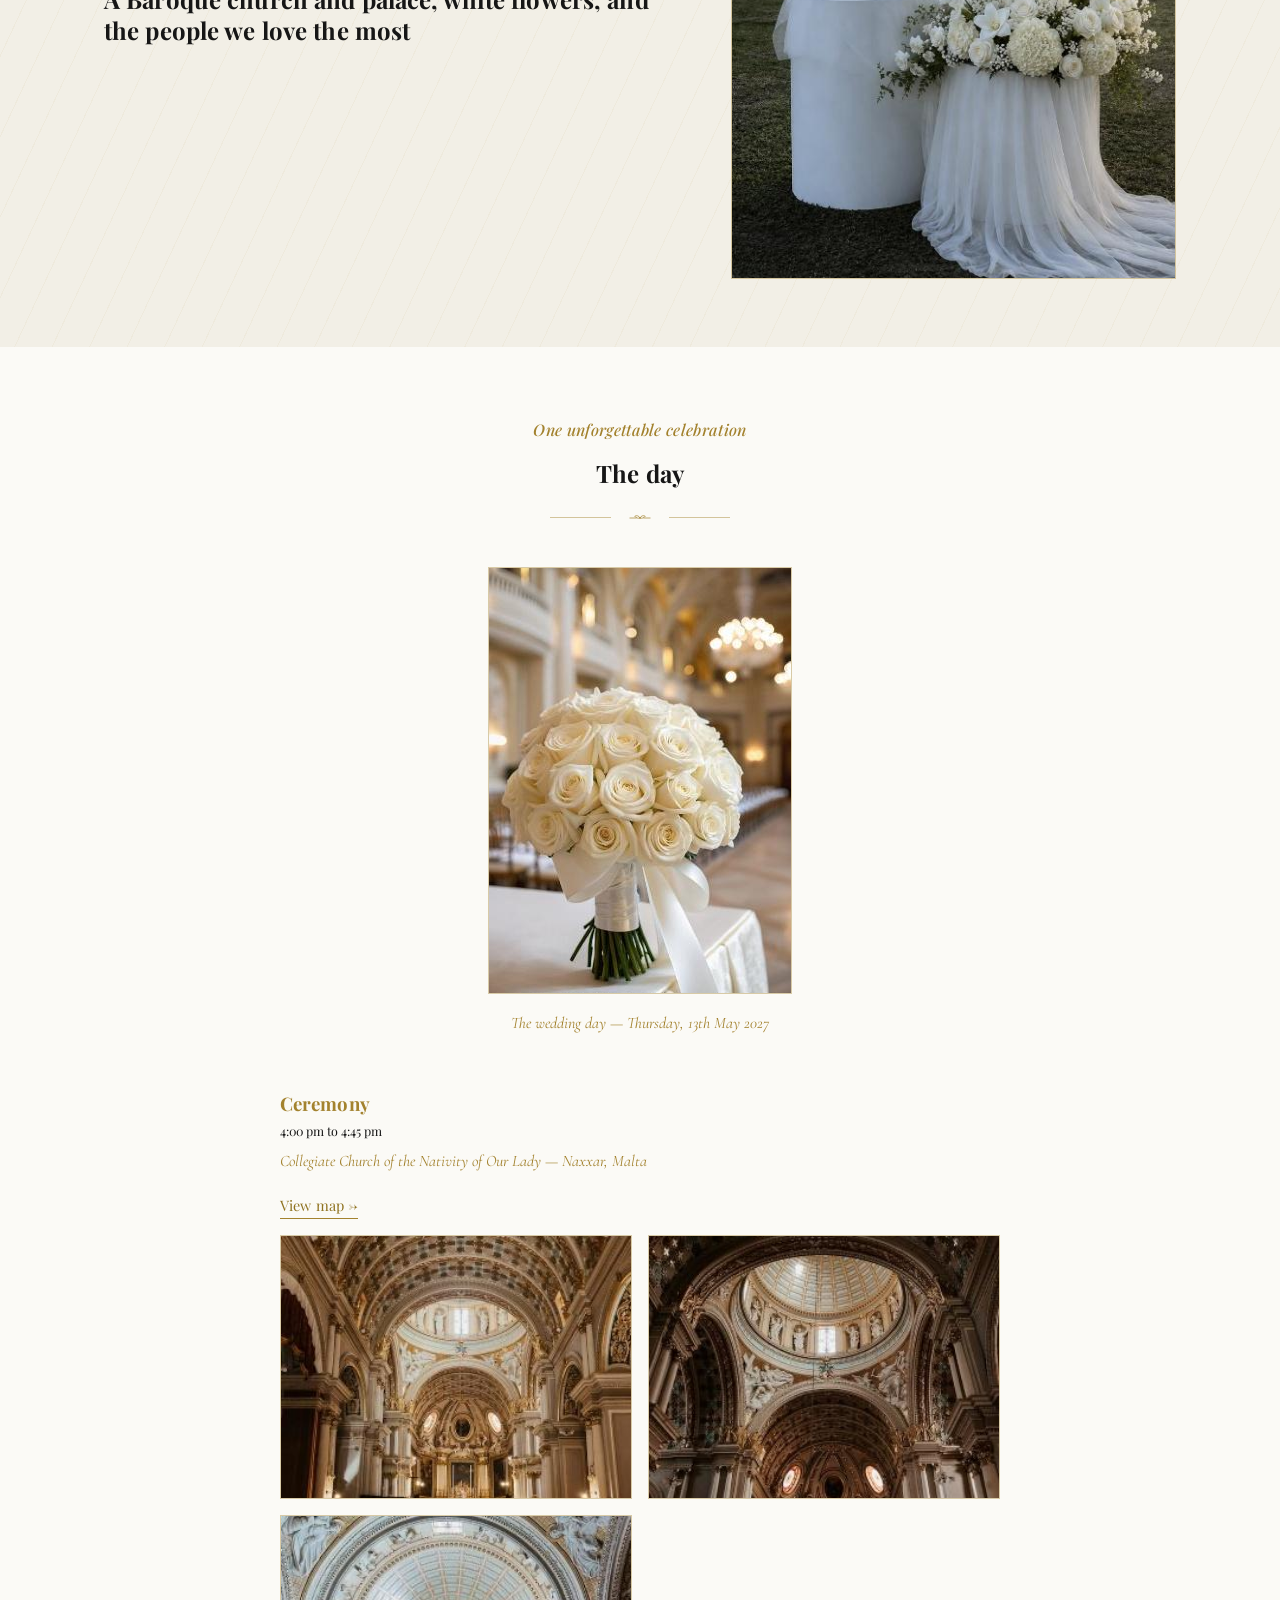
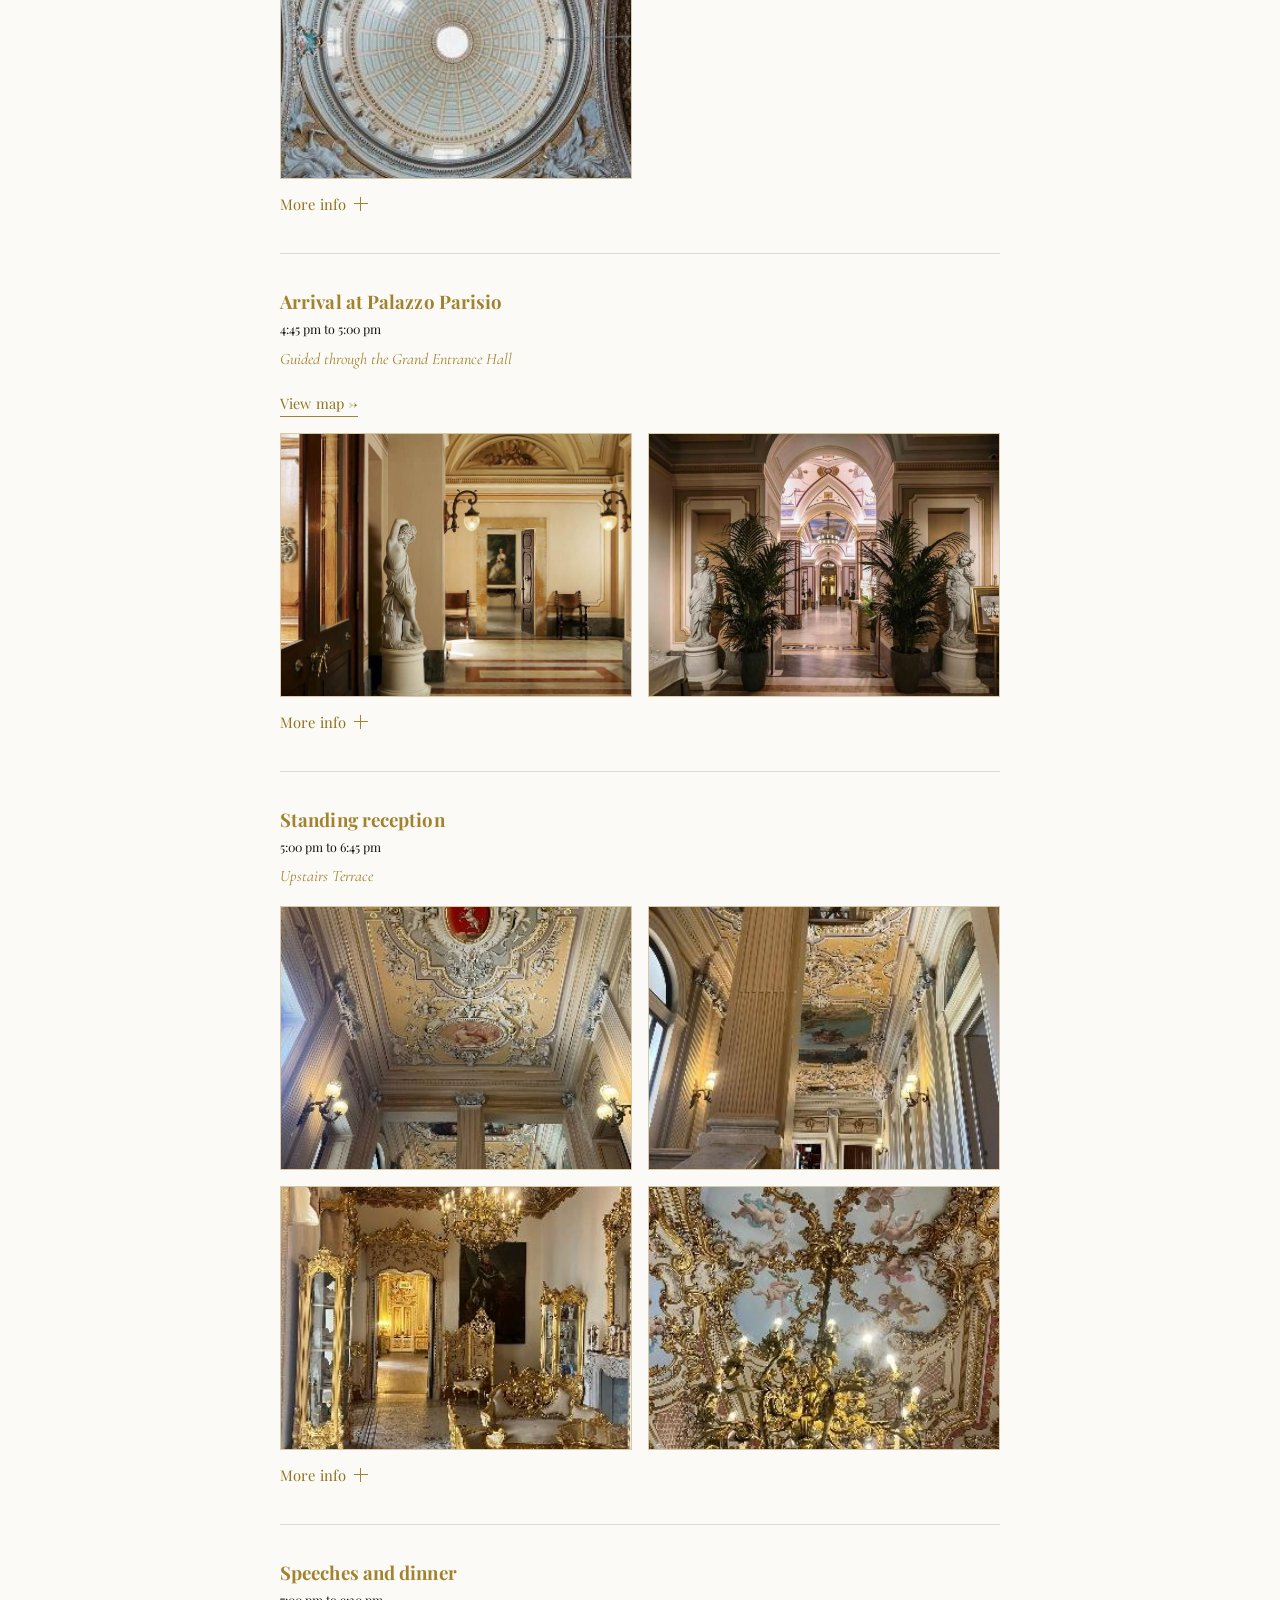
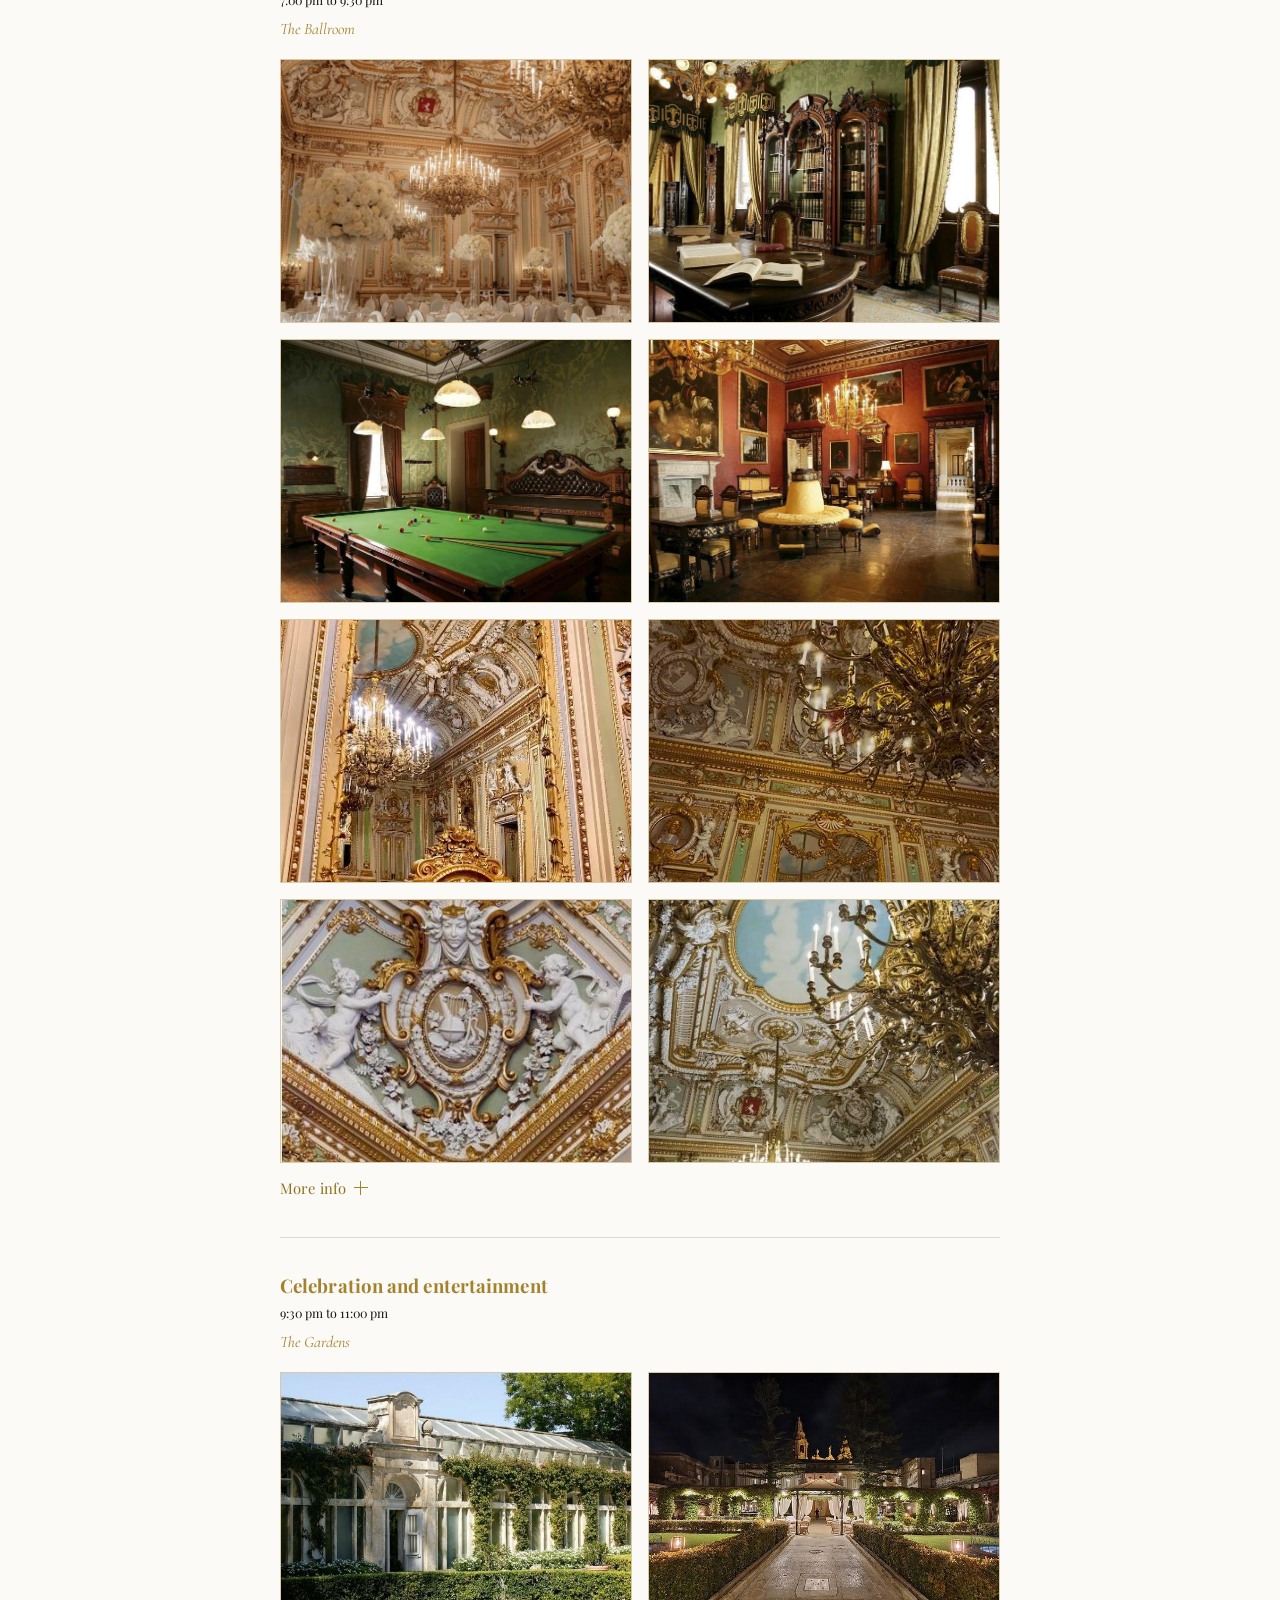
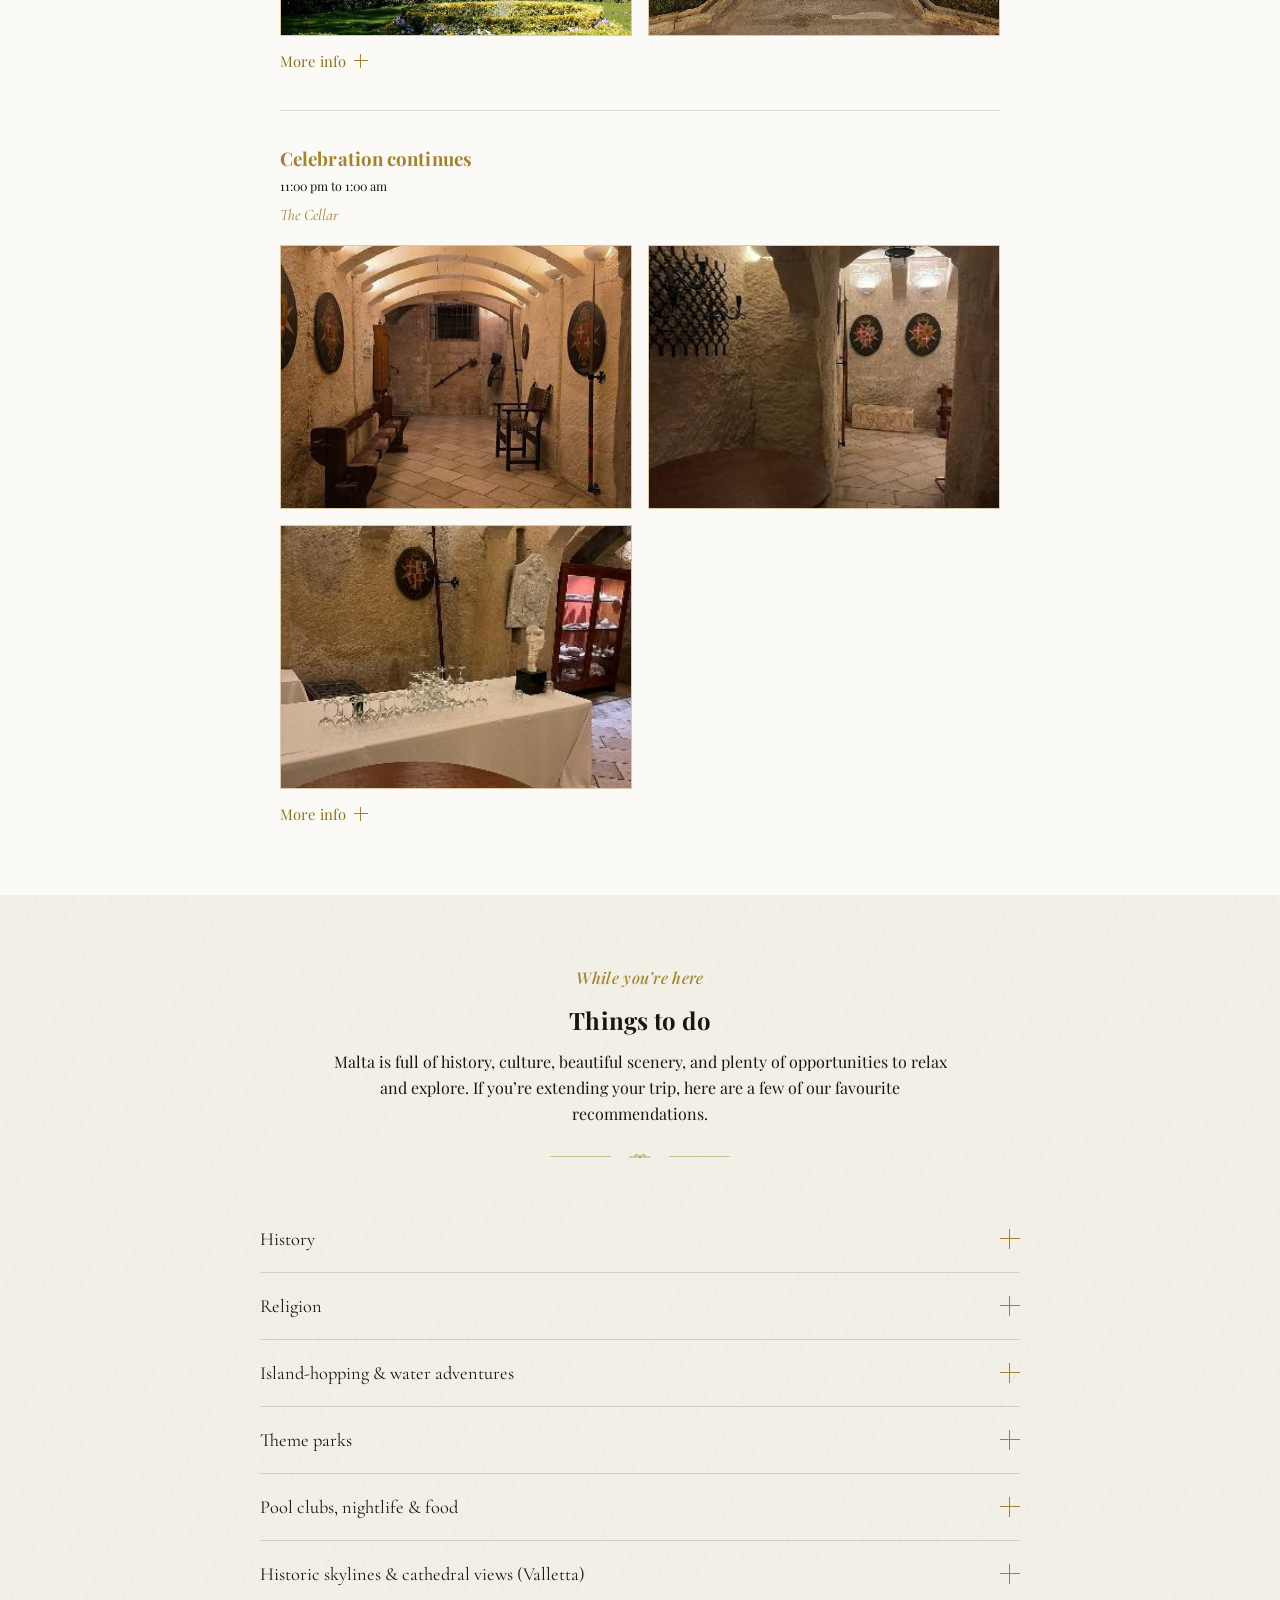
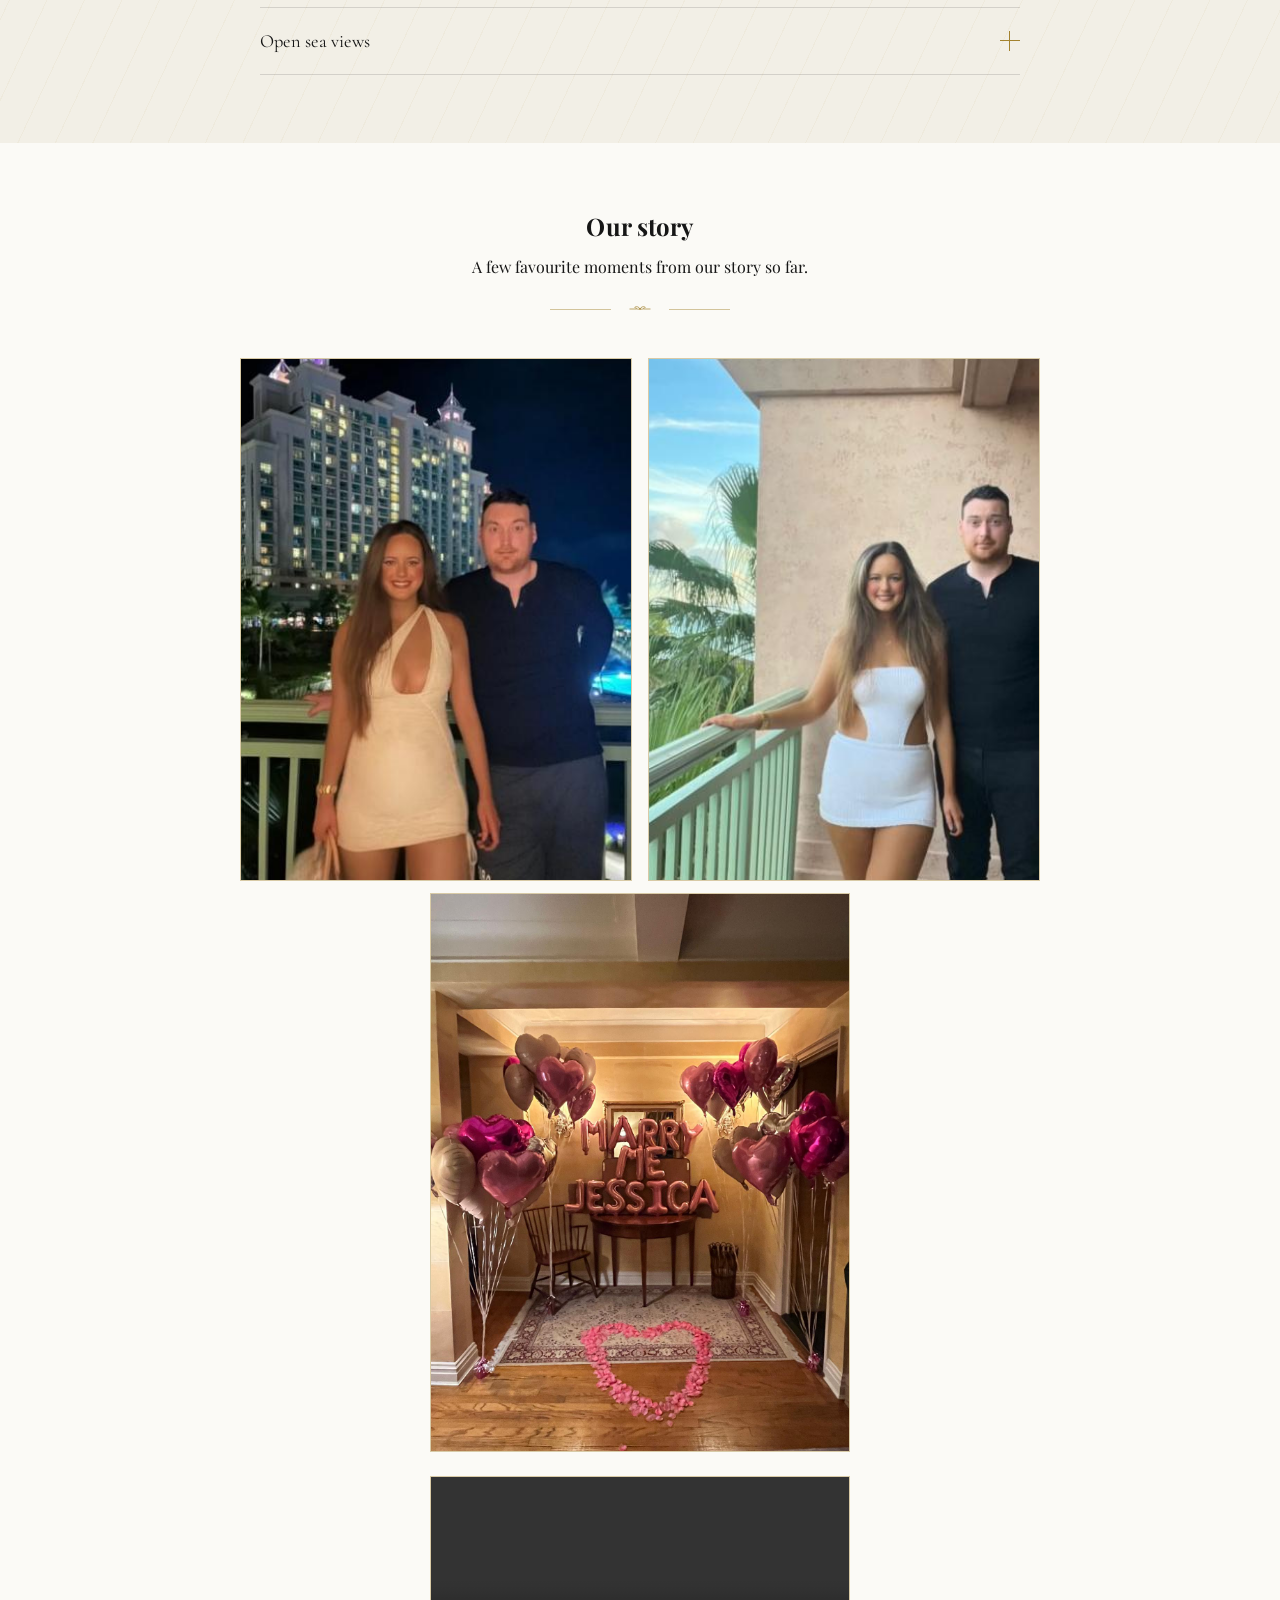
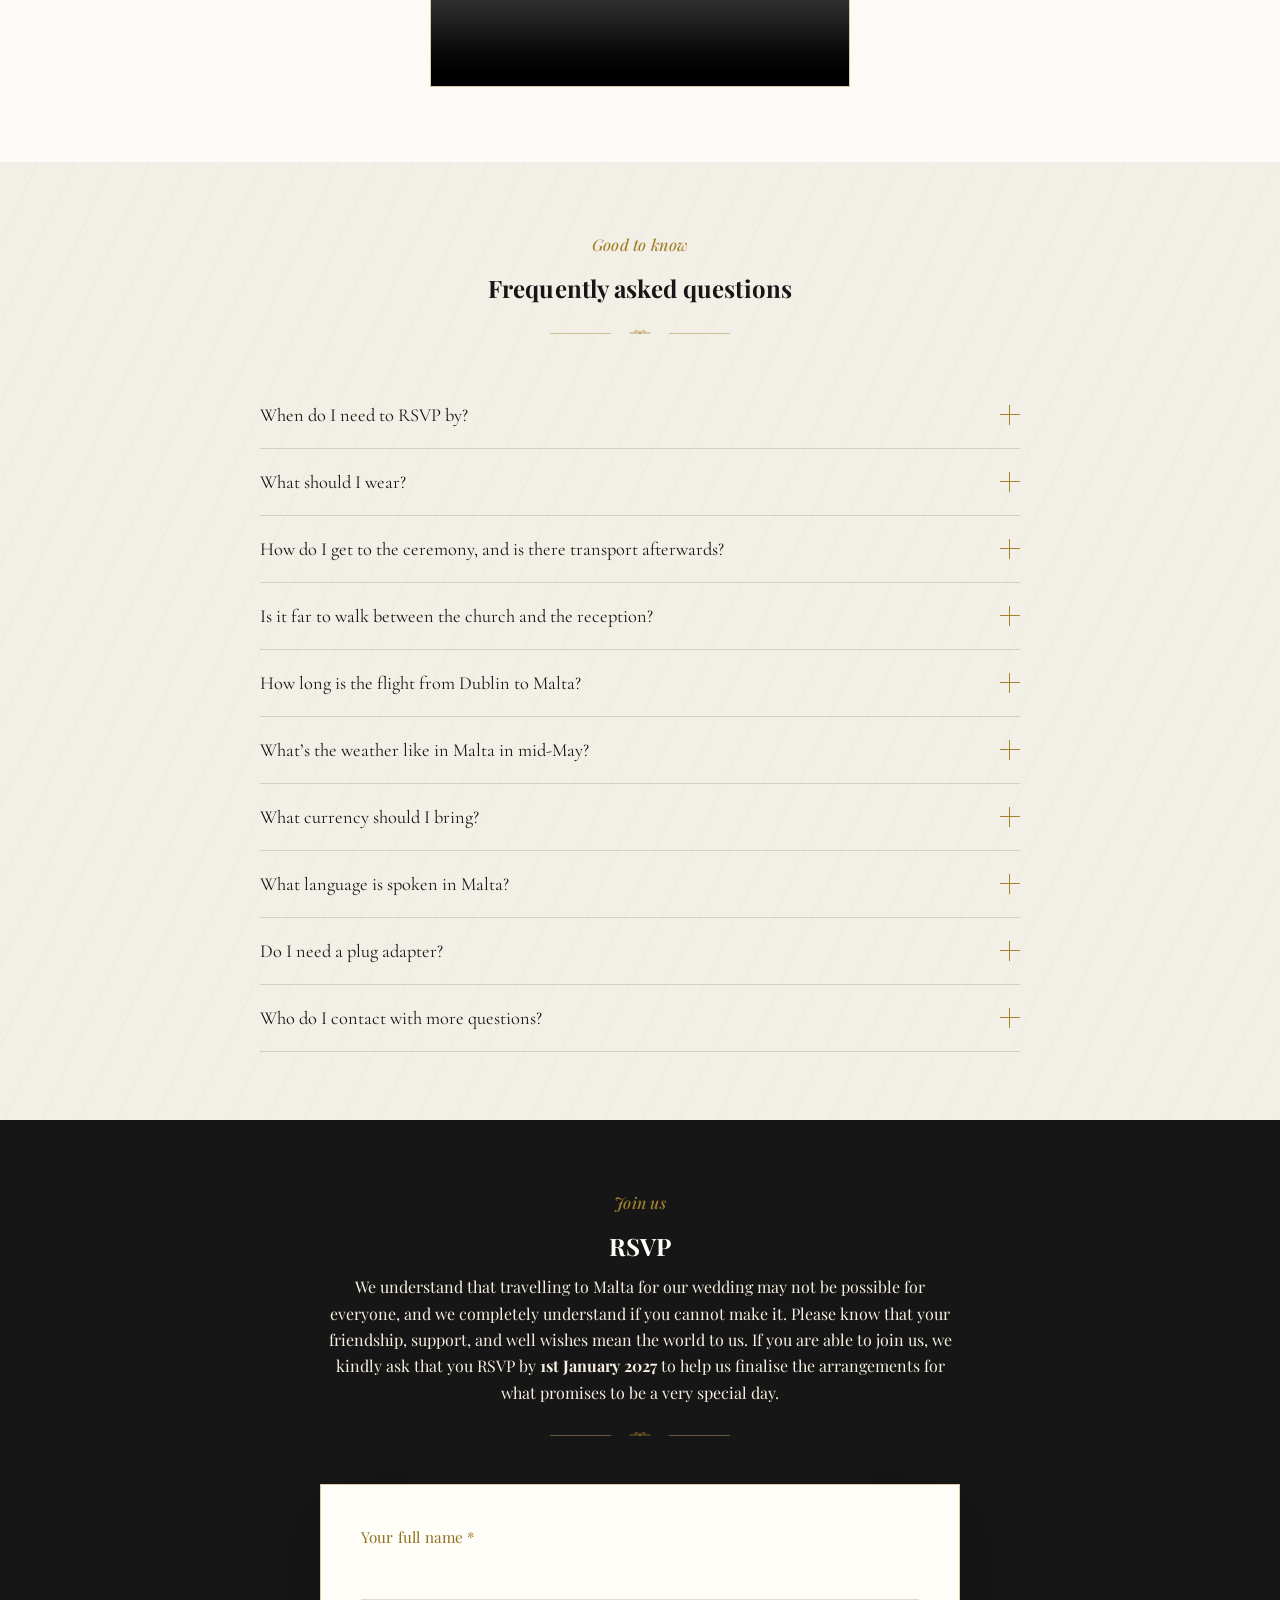
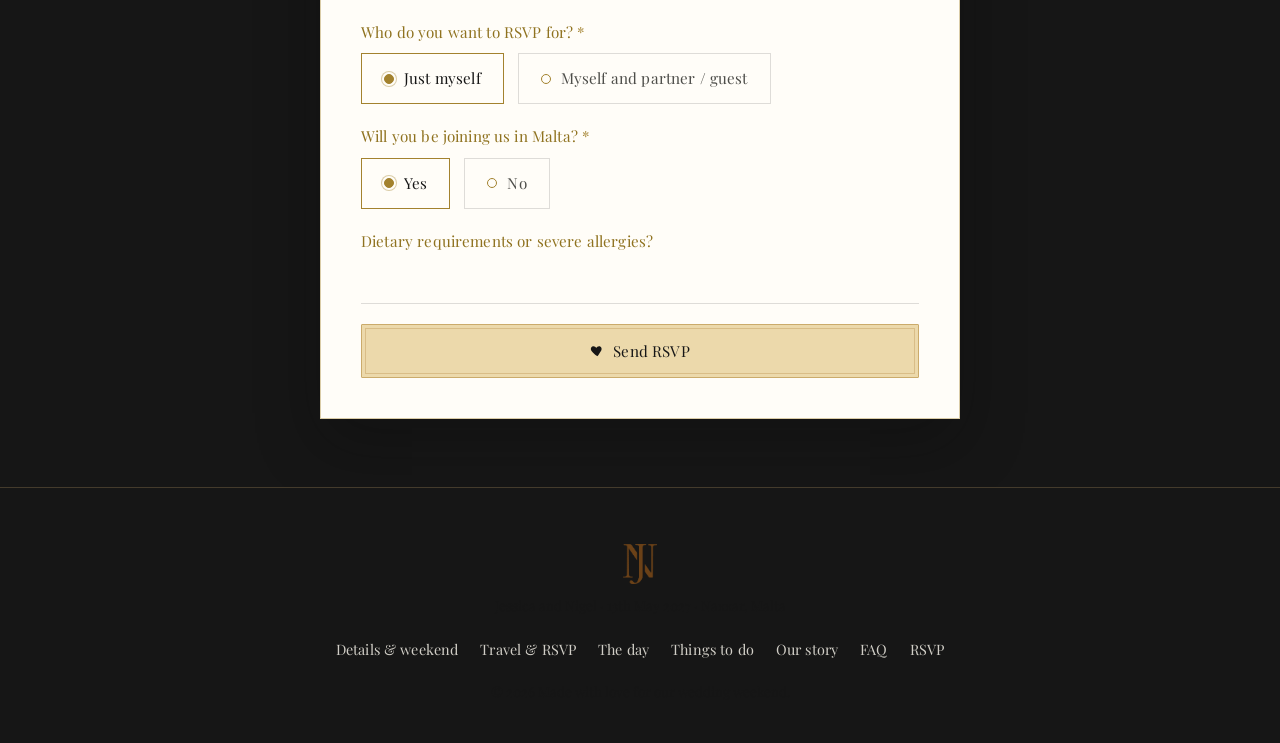
==== commit 2f2adbda: "Fix dress code contradiction, stale copy, and site-wide text consistency Standardize map/booking lin" ====
--- a/index.html
+++ b/index.html
@@ -19,7 +19,7 @@
       <ul class="nav-links">
         <li><a href="#details">Details &amp; weekend</a></li>
         <li><a href="#accommodation">Travel &amp; RSVP</a></li>
-        <li><a href="#the-day">The Day</a></li>
+        <li><a href="#the-day">The day</a></li>
         <li><a href="#things-to-do">Things to do</a></li>
         <li><a href="#story">Our story</a></li>
         <li><a href="#faq">FAQ</a></li>
@@ -31,7 +31,7 @@
   <section class="hero-top">
     <span class="eyebrow">We are getting married</span>
     <h1 class="hero-names">Jessica and Nigel</h1>
-    <div class="hero-date">Save the date &middot; May 13th, 2027</div>
+    <div class="hero-date">Save the date &middot; 13th May 2027</div>
     <div class="hero-place">Naxxar, Malta</div>
   </section>
 
@@ -49,7 +49,7 @@
   <section class="section" id="details">
     <div class="container">
       <div class="section-head">
-        <h2>The Details</h2>
+        <h2>The details</h2>
         <div class="divider"><svg viewBox="0 0 40 24" fill="none" stroke="currentColor" stroke-width="1.2"><path d="M2 12h12M26 12h12"/><path d="M20 12c-2-4-6-5-9-3 2 3 6 4 9 3z"/><path d="M20 12c2-4 6-5 9-3-2 3-6 4-9 3z"/><circle cx="20" cy="12" r="1.3" fill="currentColor" stroke="none"/></svg></div>
       </div>
 
@@ -57,7 +57,7 @@
         <div class="detail-item">
           <svg class="detail-icon" viewBox="0 0 24 24" fill="none" stroke="currentColor" stroke-width="1.3"><rect x="3" y="5" width="18" height="16" rx="2"/><path d="M3 10h18"/><path d="M8 3v4M16 3v4"/></svg>
           <h4>Date</h4>
-          <p>Thursday, 13 May 2027</p>
+          <p>Thursday, 13th May 2027</p>
           <hr class="detail-divider">
           <p class="detail-sub">We can&rsquo;t wait to celebrate with you!</p>
         </div>
@@ -73,14 +73,14 @@
           <h4>Dress code</h4>
           <p>Formal attire</p>
           <hr class="detail-divider">
-          <p class="detail-sub">Black tie optional</p>
+          <p class="detail-sub">No black tie &mdash; reserved for the wedding party</p>
         </div>
         <div class="detail-item">
           <svg class="detail-icon" viewBox="0 0 24 24" fill="none" stroke="currentColor" stroke-width="1.3"><path d="M12 2v4M10 4h4"/><path d="M5 21V11l7-5 7 5v10"/><path d="M3 21h18"/><path d="M10 21v-6h4v6"/></svg>
           <h4>Church</h4>
           <p>Collegiate Church of the Nativity of Our Lady in Naxxar</p>
           <hr class="detail-divider">
-          <a class="map-link" href="https://maps.google.com/?q=Naxxar+Parish+Church+Malta" target="_blank" rel="noopener">View on map</a>
+          <a class="map-link" href="https://maps.google.com/?q=Naxxar+Parish+Church+Malta" target="_blank" rel="noopener">View map &rarr;</a>
         </div>
         <div class="detail-item">
           <svg class="detail-icon" viewBox="0 0 24 24" fill="none" stroke="currentColor" stroke-width="1.3"><path d="M4 21V10l8-6 8 6v11"/><path d="M3 21h18"/><path d="M9 21v-6h6v6"/></svg>
@@ -88,7 +88,7 @@
           <p>Palazzo Parisio</p>
           <p class="detail-sub">Naxxar, Malta</p>
           <hr class="detail-divider">
-          <a class="map-link" href="https://maps.google.com/?q=Palazzo+Parisio+Naxxar+Malta" target="_blank" rel="noopener">View on map</a>
+          <a class="map-link" href="https://maps.google.com/?q=Palazzo+Parisio+Naxxar+Malta" target="_blank" rel="noopener">View map &rarr;</a>
         </div>
         <div class="detail-item">
           <svg class="detail-icon" viewBox="0 0 24 24" fill="none" stroke="currentColor" stroke-width="1.3"><path d="M2 19v-6a2 2 0 0 1 2-2h16a2 2 0 0 1 2 2v6"/><path d="M2 19h20"/><path d="M6 11V7a1 1 0 0 1 1-1h3a1 1 0 0 1 1 1v4"/></svg>
@@ -96,7 +96,7 @@
           <p>The Hilton Hotel</p>
           <p class="detail-sub">Portomaso, St Julian&rsquo;s</p>
           <hr class="detail-divider">
-          <a class="map-link" href="https://www.hilton.com/en/book/reservation/deeplink/?ctyhocn=MLAHITW&amp;arrivaldate=2027-05-10&amp;departuredate=2027-05-17&amp;corporateCode=35238" target="_blank" rel="noopener">Book your stay</a>
+          <a class="map-link" href="https://www.hilton.com/en/book/reservation/deeplink/?ctyhocn=MLAHITW&amp;arrivaldate=2027-05-10&amp;departuredate=2027-05-17&amp;corporateCode=35238" target="_blank" rel="noopener">Book here &rarr;</a>
         </div>
       </div>
 
@@ -160,7 +160,7 @@
   <section class="section" id="accommodation">
     <div class="container">
       <div class="section-head">
-        <h2>Accommodation Information</h2>
+        <h2>Accommodation information</h2>
         <div class="divider"><svg viewBox="0 0 40 24" fill="none" stroke="currentColor" stroke-width="1.2"><path d="M2 12h12M26 12h12"/><path d="M20 12c-2-4-6-5-9-3 2 3 6 4 9 3z"/><path d="M20 12c2-4 6-5 9-3-2 3-6 4-9 3z"/><circle cx="20" cy="12" r="1.3" fill="currentColor" stroke="none"/></svg></div>
       </div>
 
@@ -200,13 +200,13 @@
     <div class="container">
       <div class="section-head">
         <span class="eyebrow">One unforgettable celebration</span>
-        <h2>The Day</h2>
+        <h2>The day</h2>
         <div class="divider"><svg viewBox="0 0 40 24" fill="none" stroke="currentColor" stroke-width="1.2"><path d="M2 12h12M26 12h12"/><path d="M20 12c-2-4-6-5-9-3 2 3 6 4 9 3z"/><path d="M20 12c2-4 6-5 9-3-2 3-6 4-9 3z"/><circle cx="20" cy="12" r="1.3" fill="currentColor" stroke="none"/></svg></div>
       </div>
 
       <div style="max-width:480px;margin:0 auto 56px;text-align:center;">
         <img class="info-image" src="images/wedding-day-photo.jpg" alt="Bridal bouquet" loading="lazy">
-        <p class="timeline-venue">The wedding day &mdash; Thursday 13 May 2027</p>
+        <p class="timeline-venue">The wedding day &mdash; Thursday, 13th May 2027</p>
       </div>
 
       <div class="timeline">
@@ -440,7 +440,7 @@
     <div class="container">
       <div class="section-head">
         <h2>Our story</h2>
-        <p>More to come soon &mdash; check back for the story of how it all began.</p>
+        <p>A few favourite moments from our story so far.</p>
         <div class="divider"><svg viewBox="0 0 40 24" fill="none" stroke="currentColor" stroke-width="1.2"><path d="M2 12h12M26 12h12"/><path d="M20 12c-2-4-6-5-9-3 2 3 6 4 9 3z"/><path d="M20 12c2-4 6-5 9-3-2 3-6 4-9 3z"/><circle cx="20" cy="12" r="1.3" fill="currentColor" stroke="none"/></svg></div>
       </div>
       <div class="gallery-full gallery-full--narrow gallery-full--portrait">
@@ -607,7 +607,7 @@
     <ul class="footer-links">
       <li><a href="#details">Details &amp; weekend</a></li>
       <li><a href="#accommodation">Travel &amp; RSVP</a></li>
-      <li><a href="#the-day">The Day</a></li>
+      <li><a href="#the-day">The day</a></li>
       <li><a href="#things-to-do">Things to do</a></li>
       <li><a href="#story">Our story</a></li>
       <li><a href="#faq">FAQ</a></li>
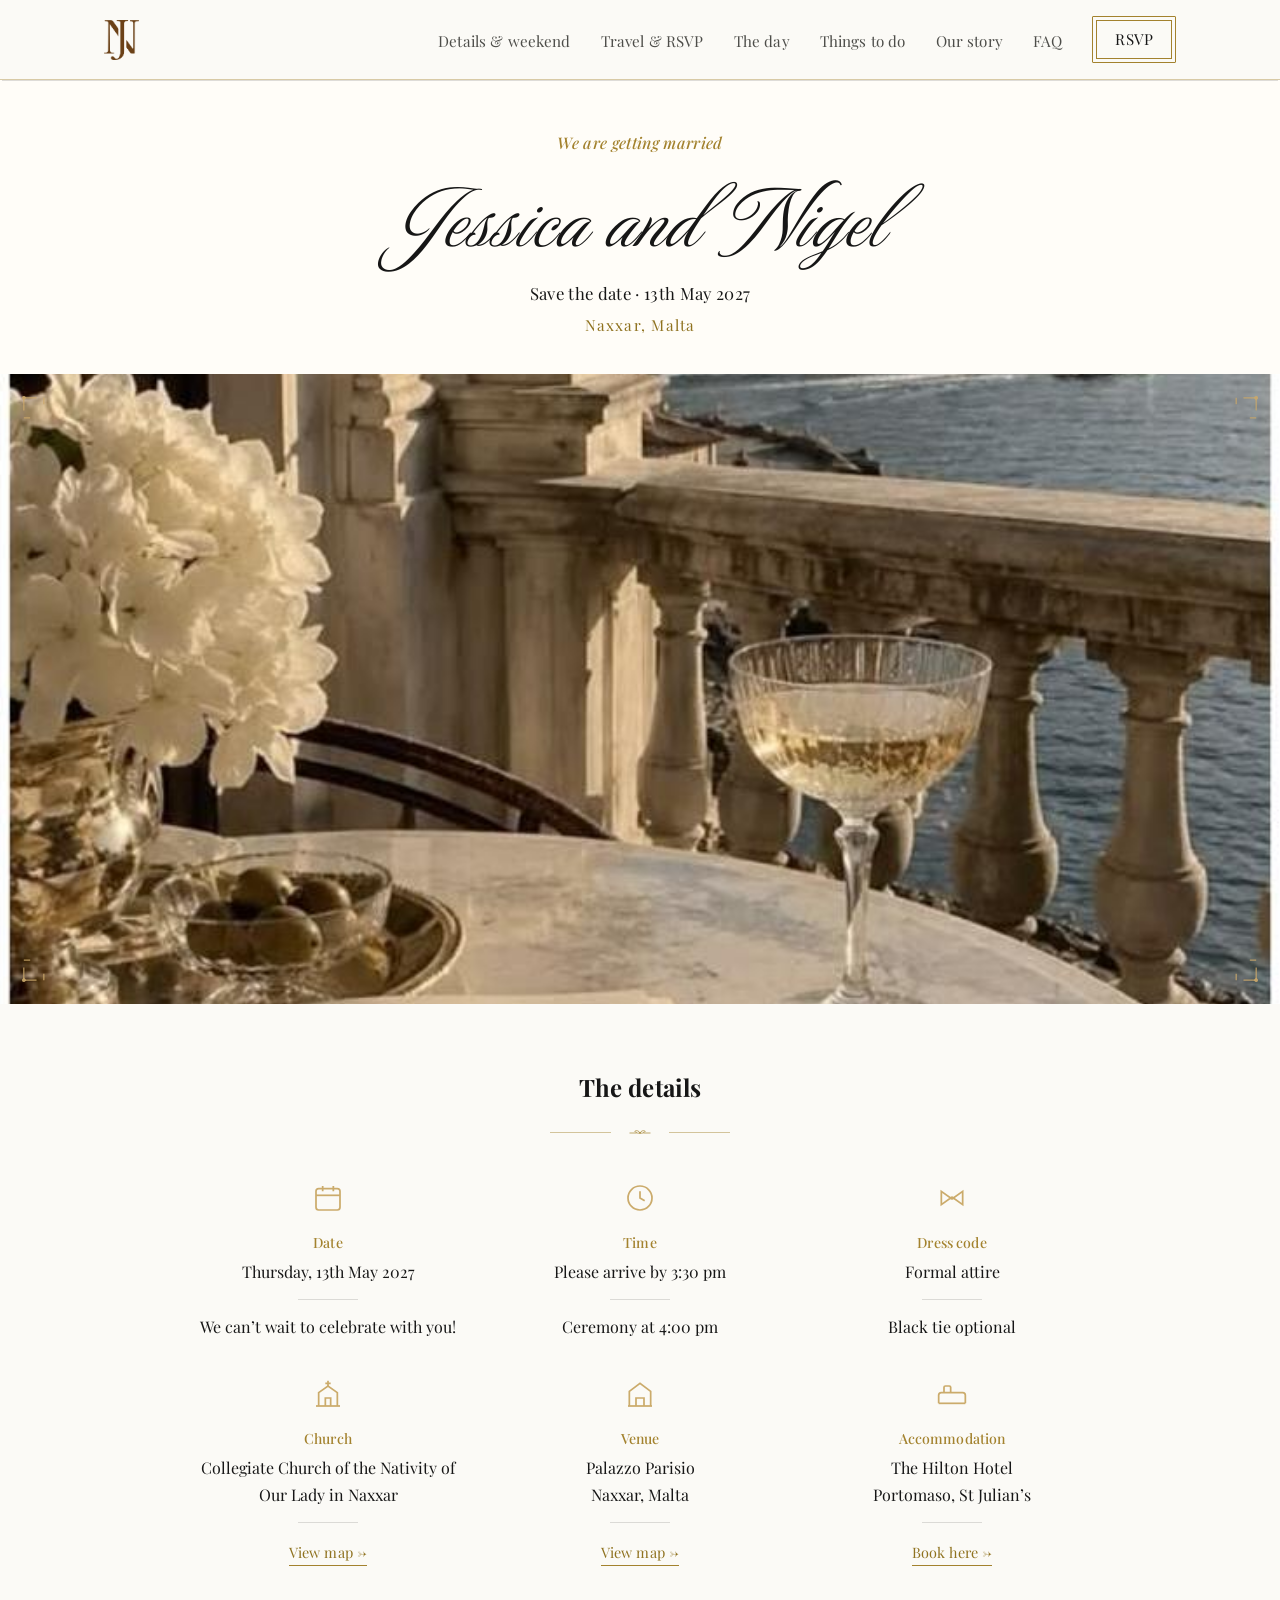
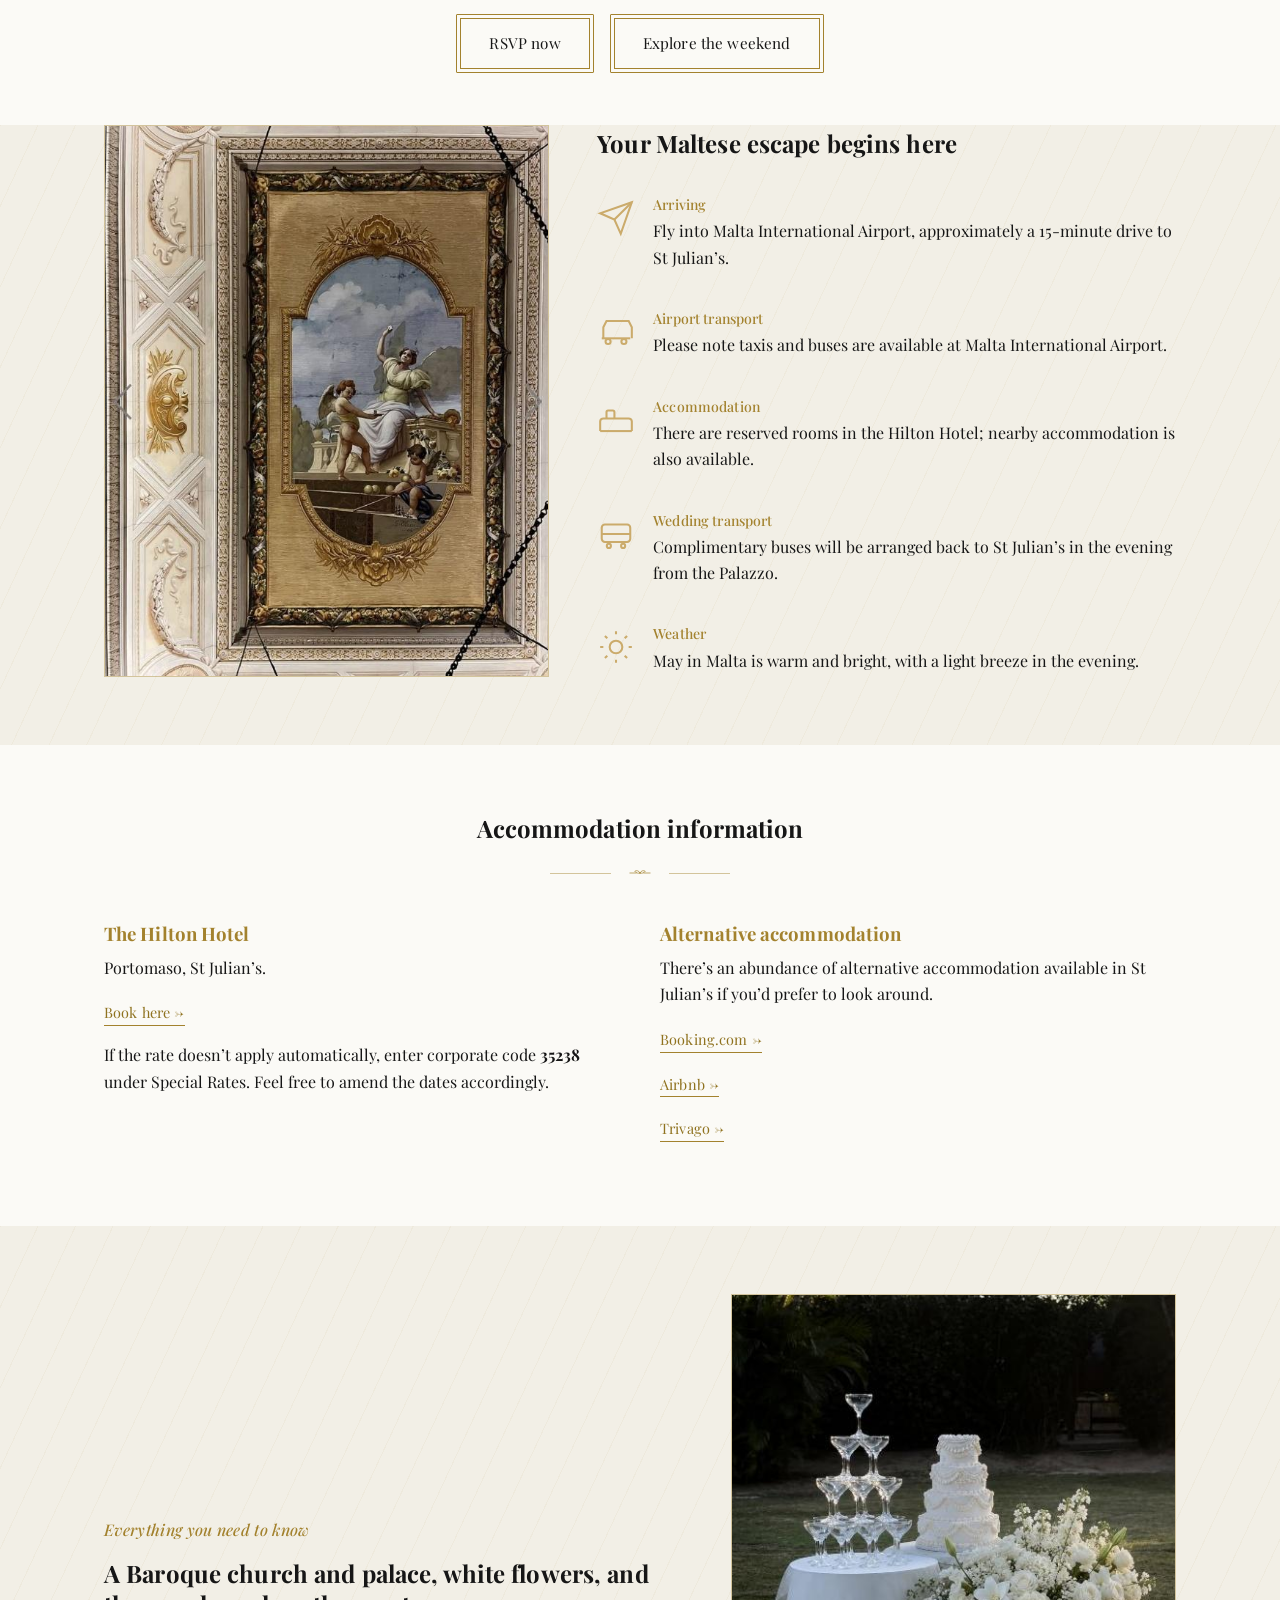
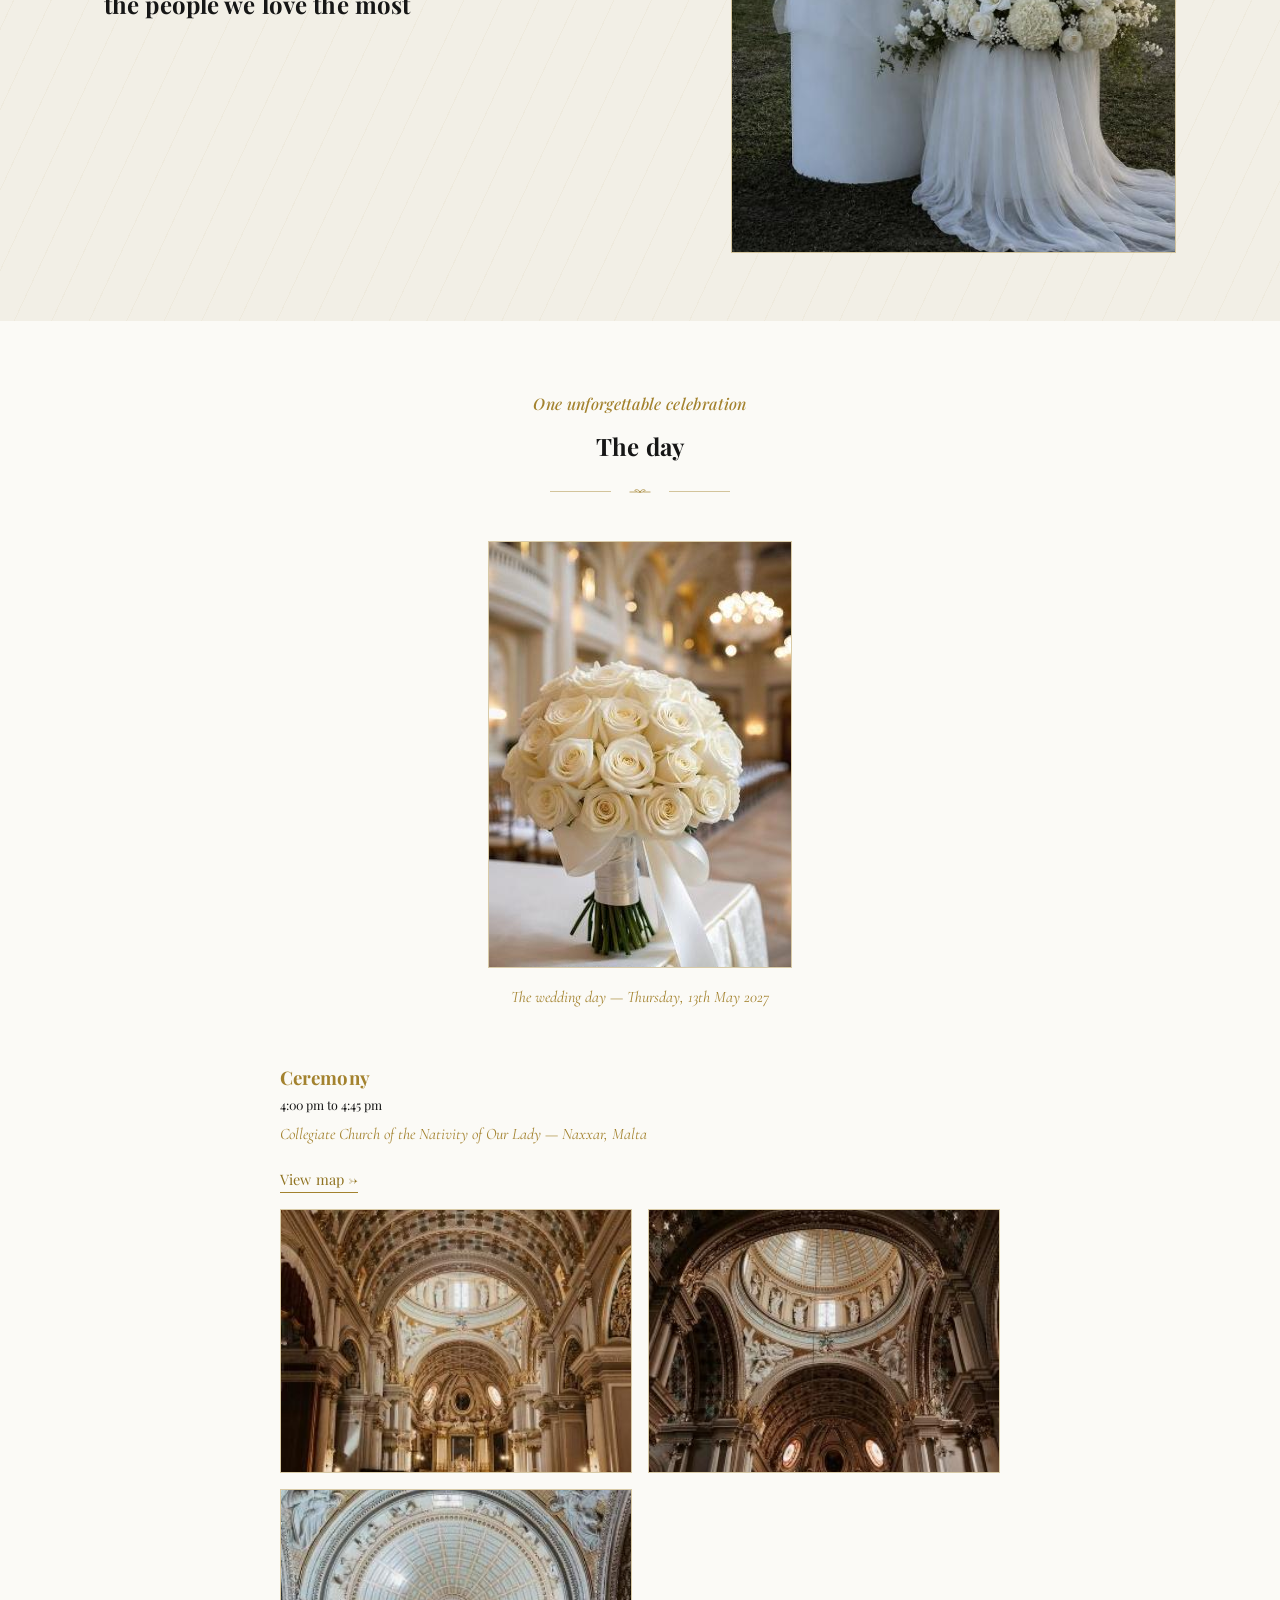
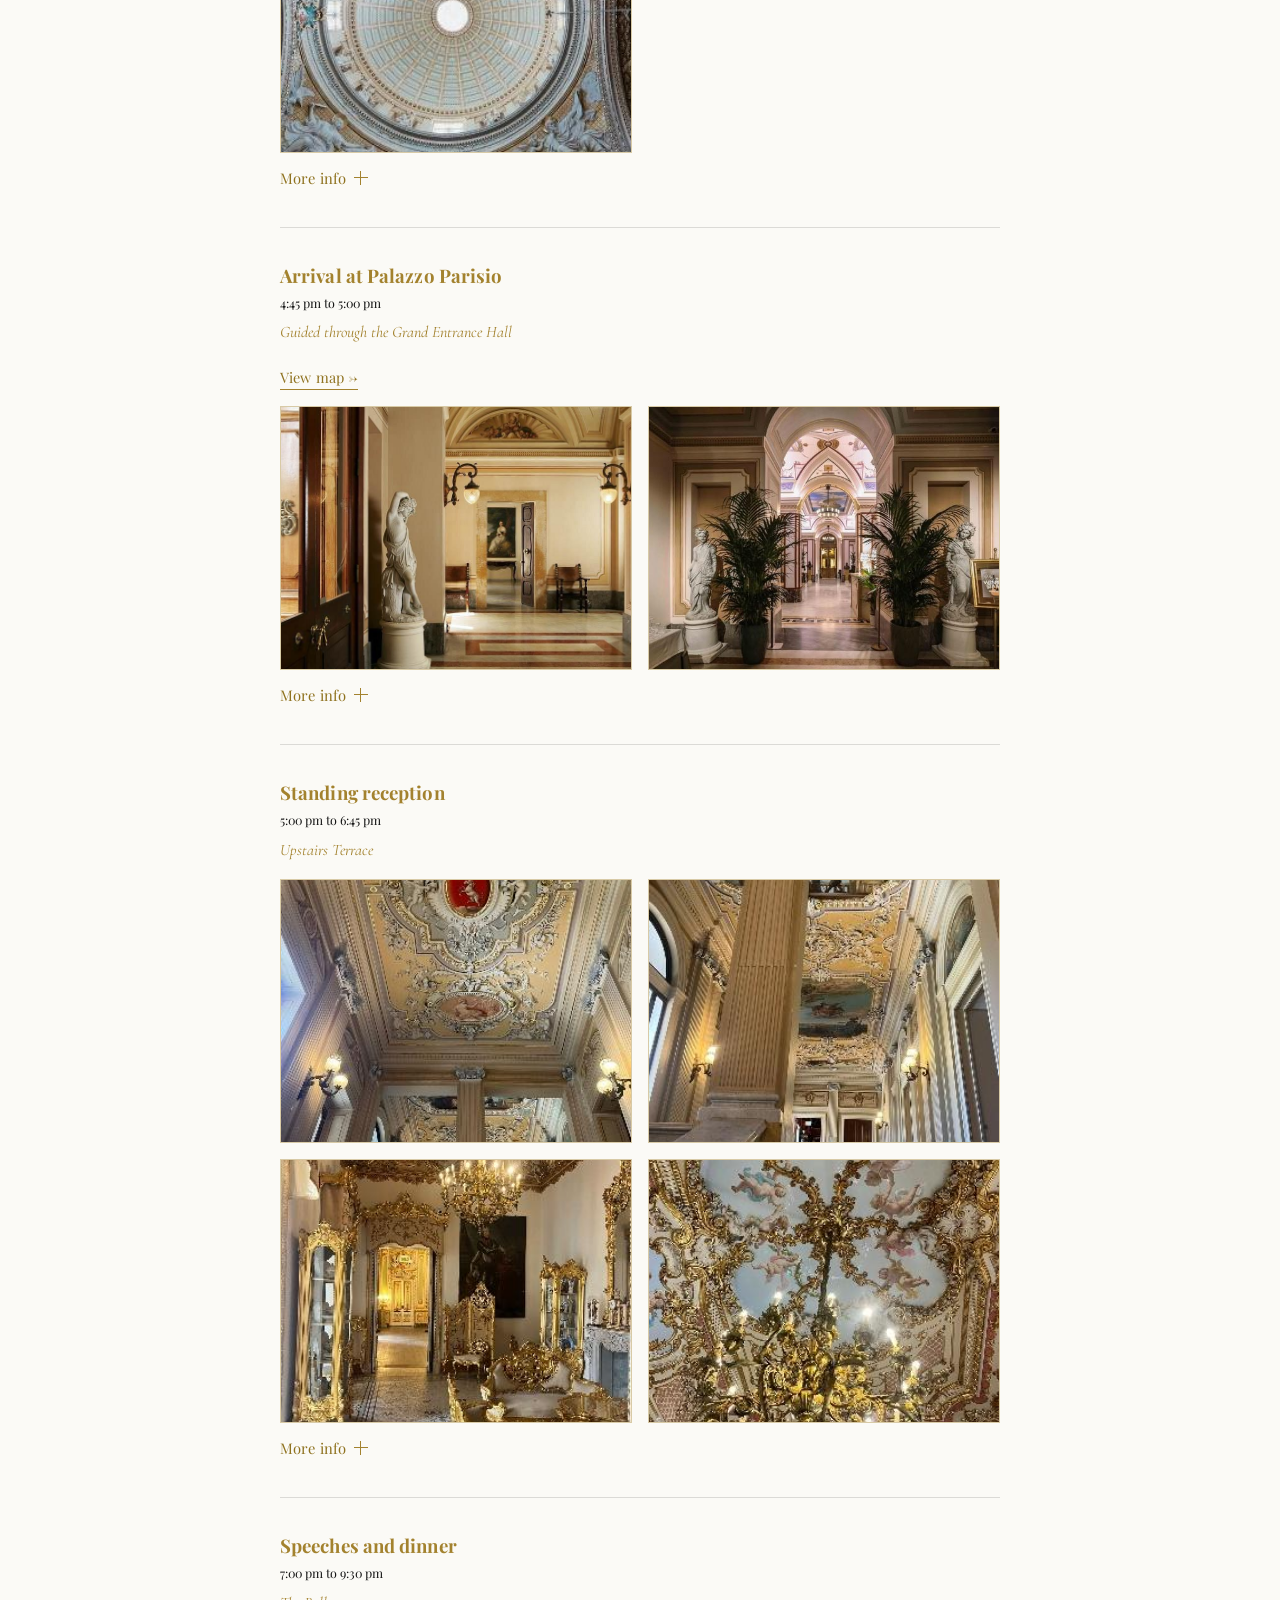
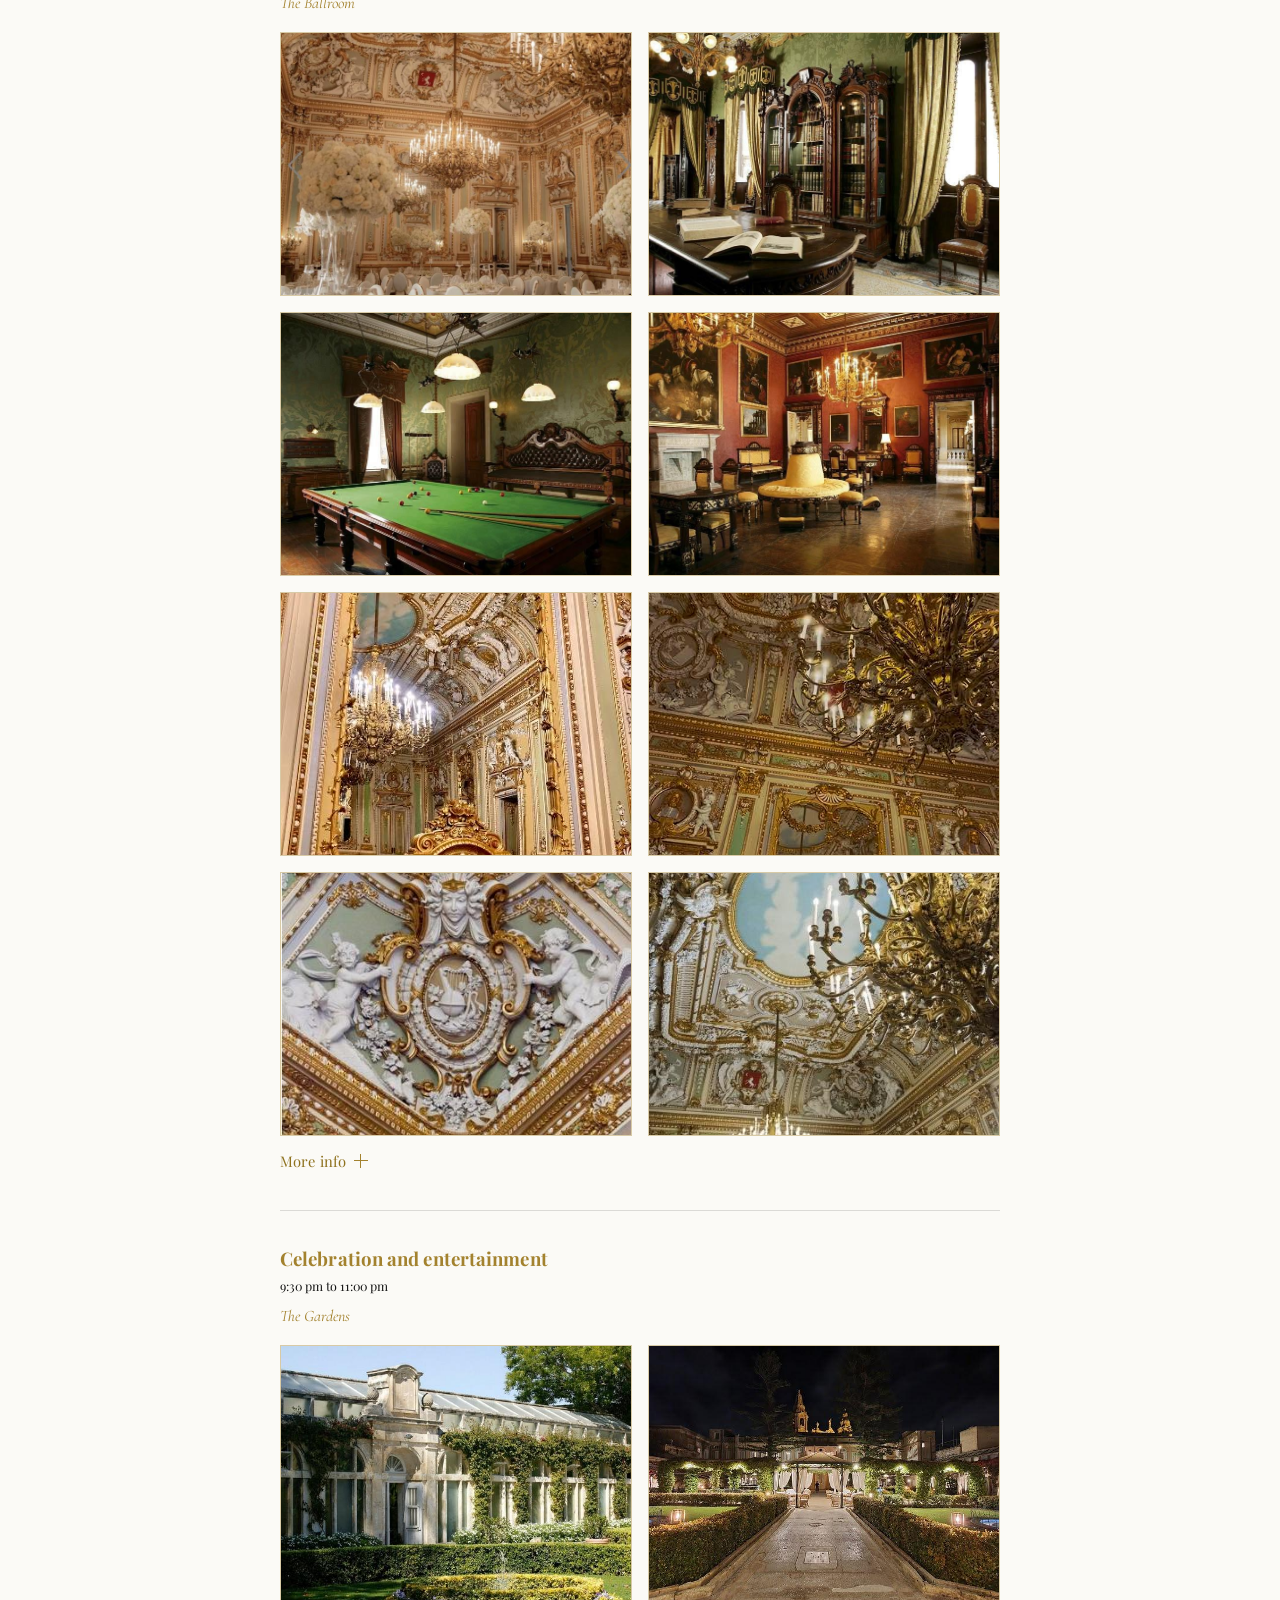
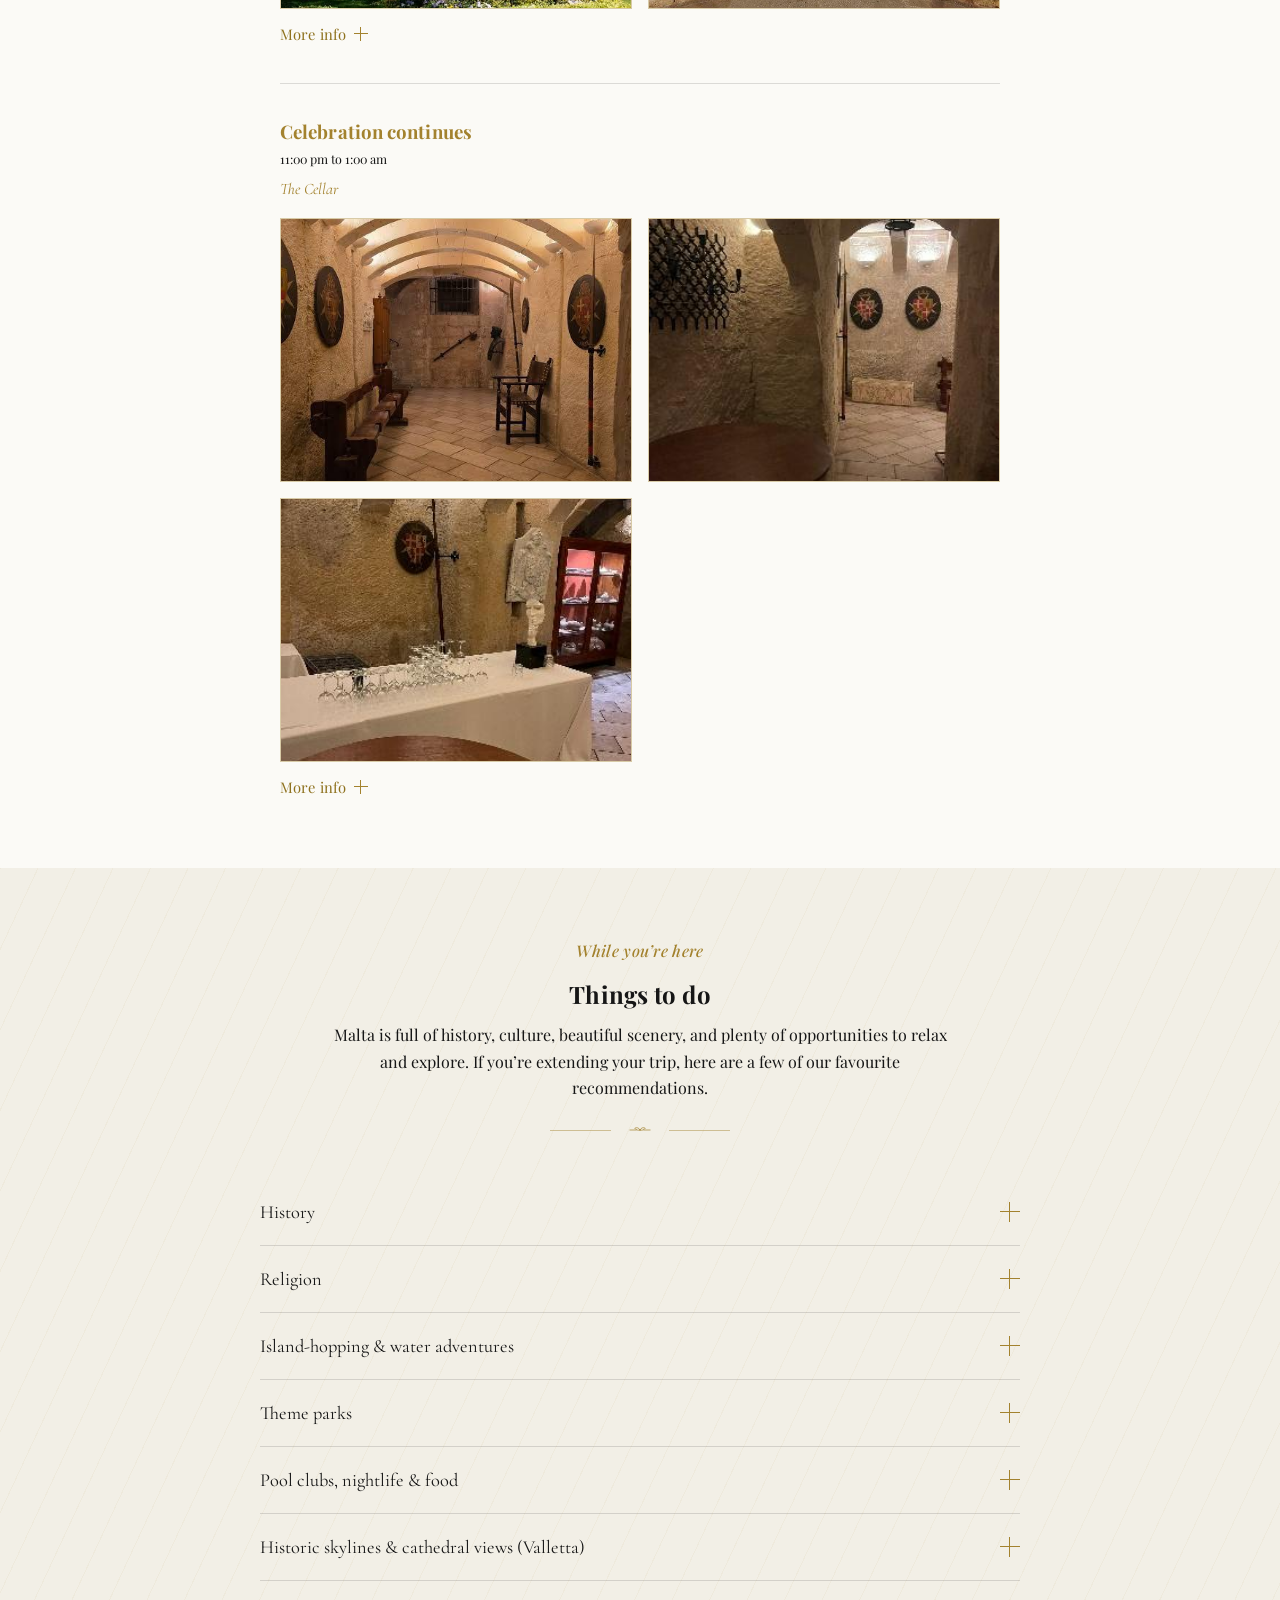
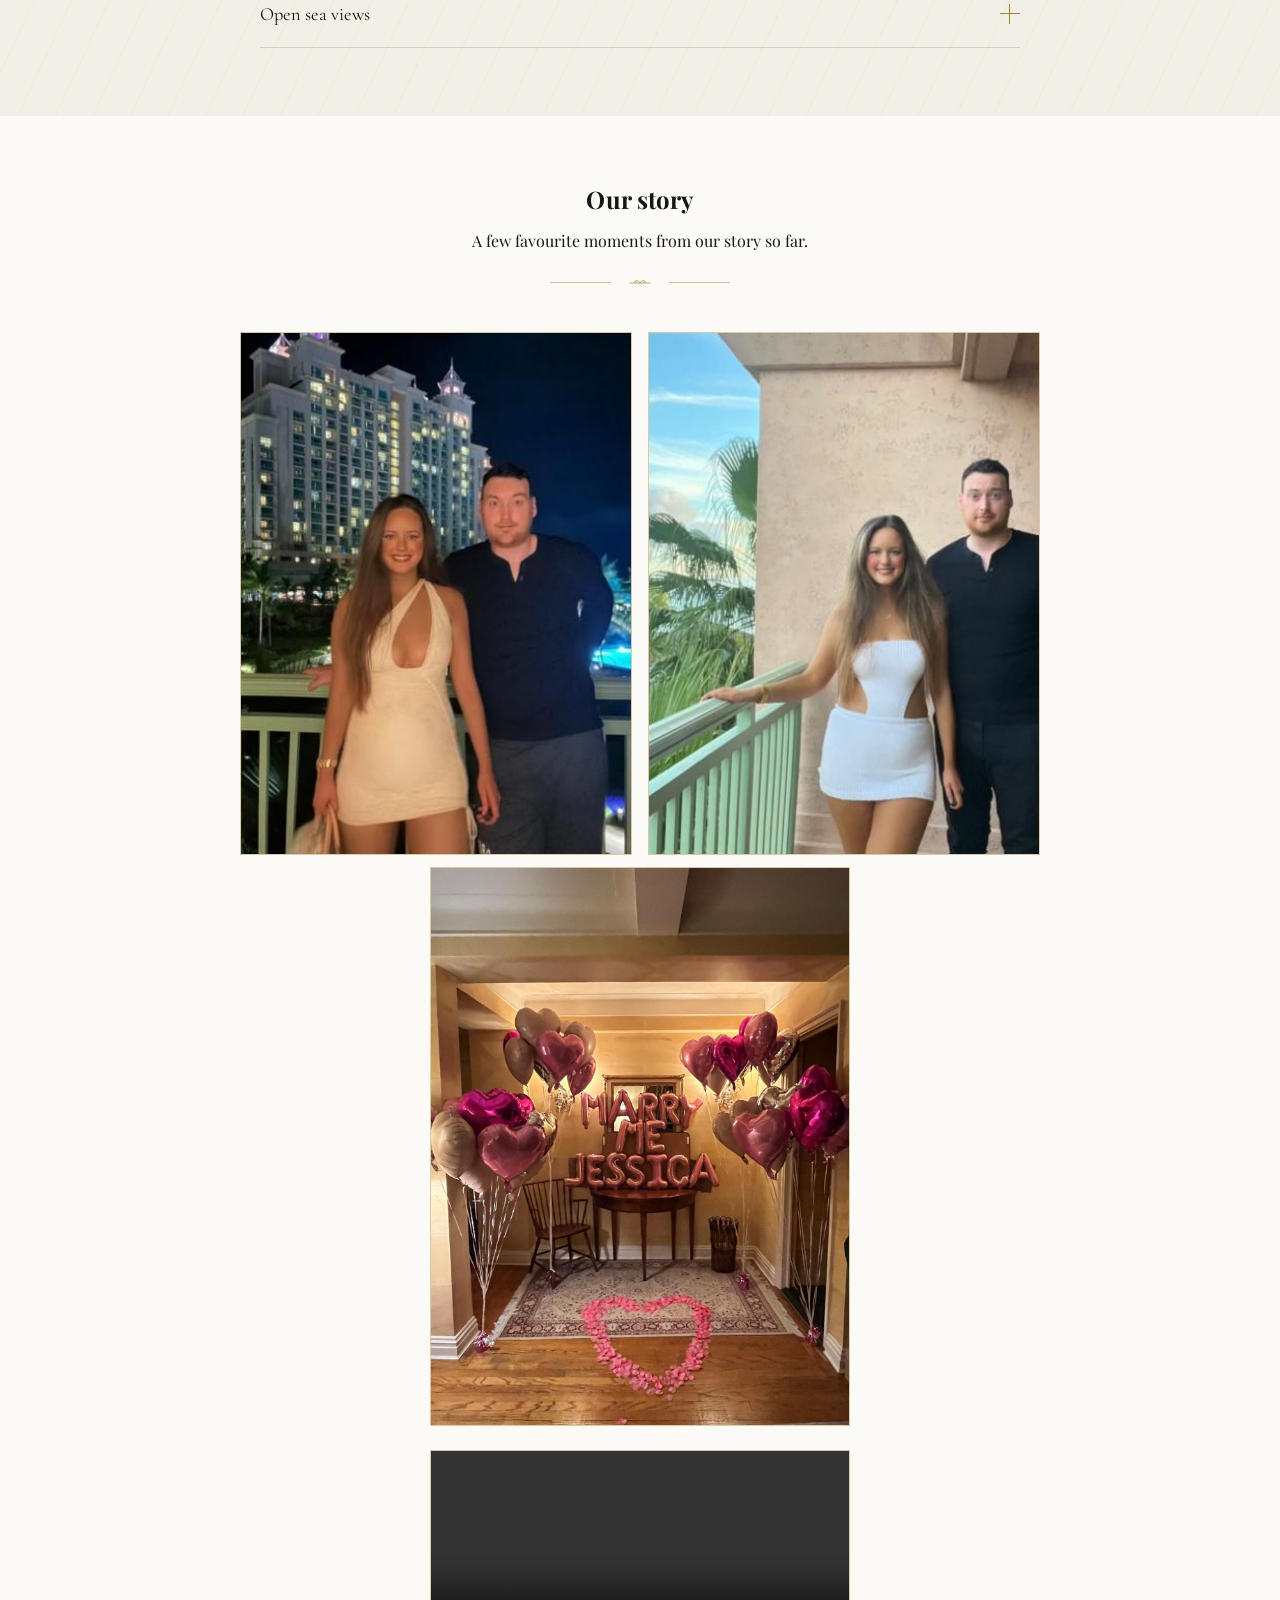
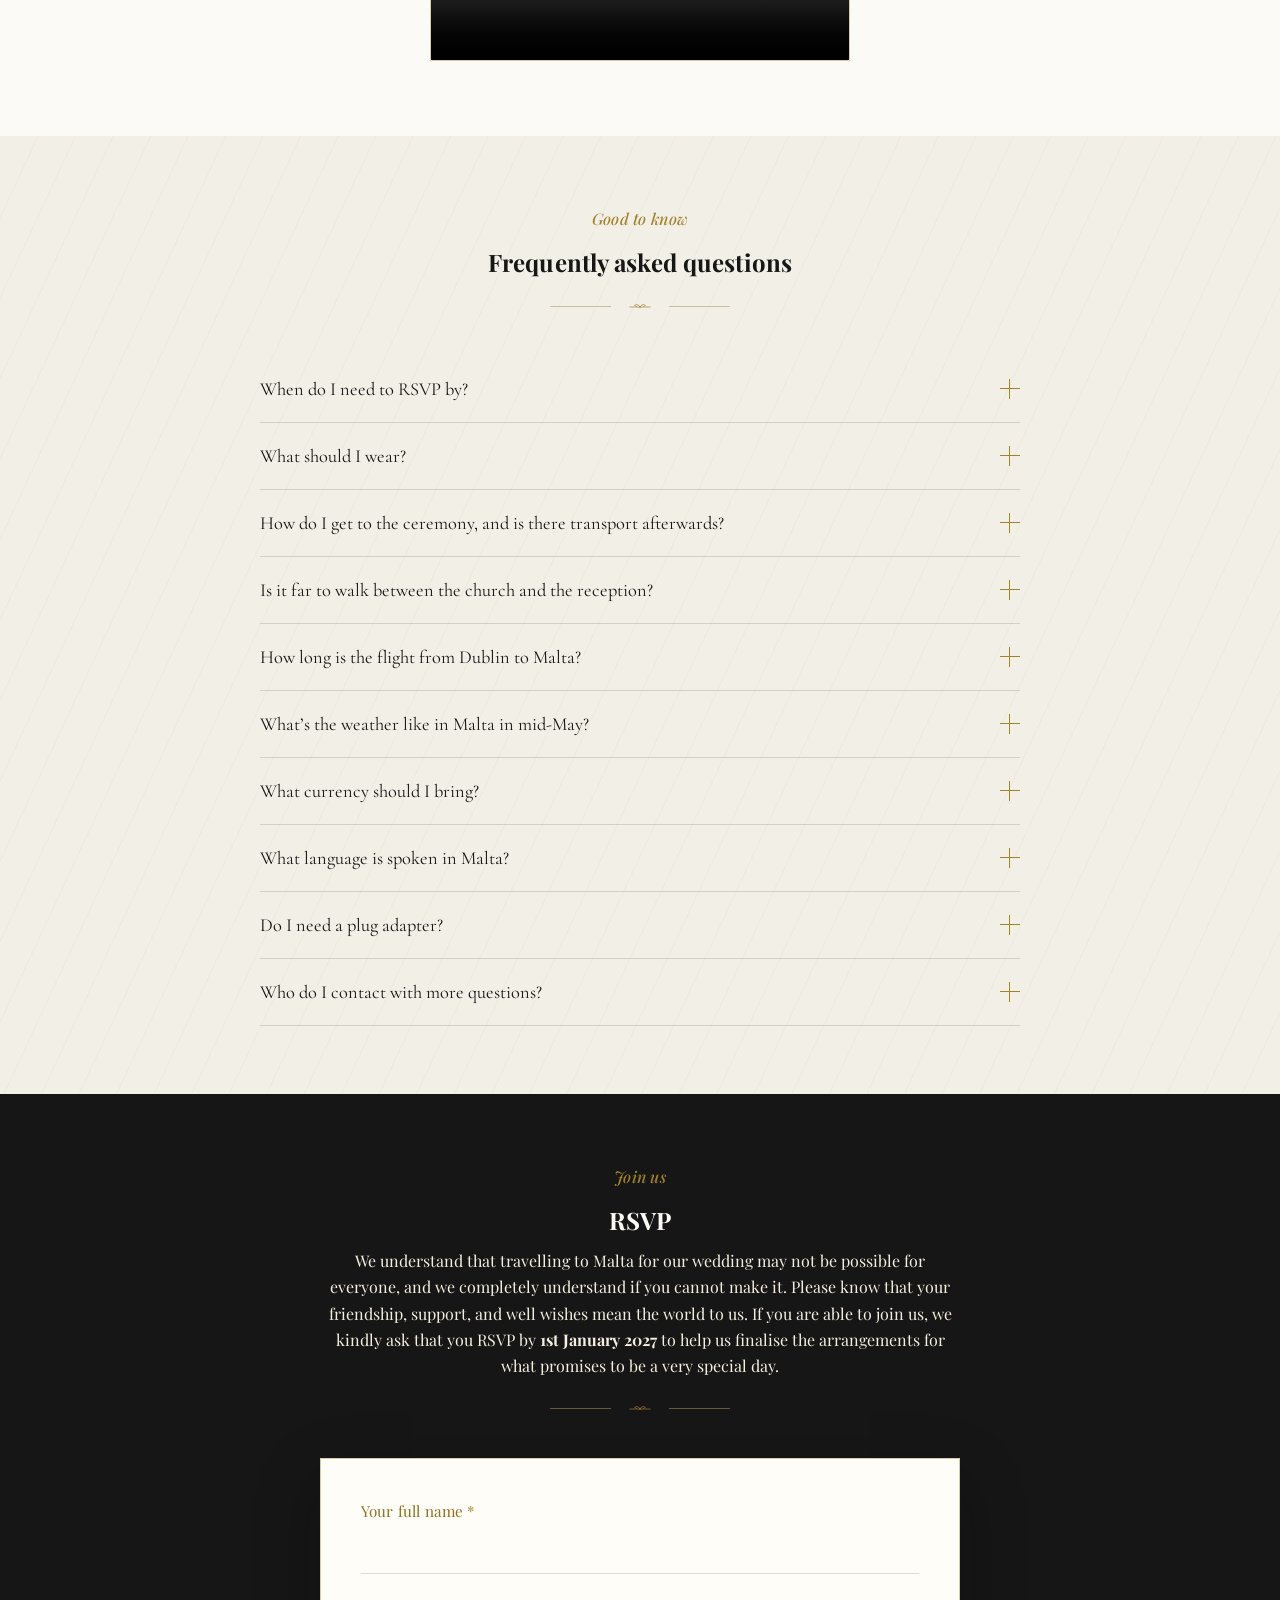
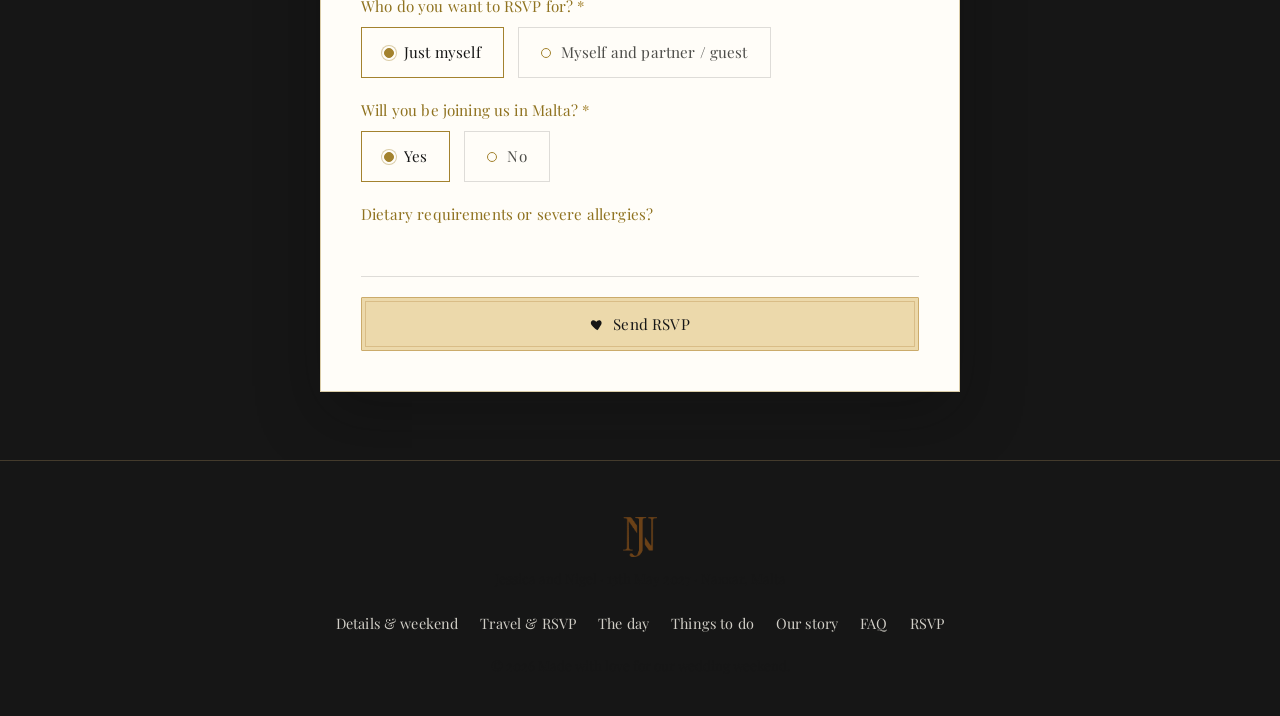
==== commit 2eaa9832: "Make black tie optional for guests consistently (Details tile and FAQ) Co-Authored-By: Claude Sonnet" ====
--- a/index.html
+++ b/index.html
@@ -73,7 +73,7 @@
           <h4>Dress code</h4>
           <p>Formal attire</p>
           <hr class="detail-divider">
-          <p class="detail-sub">No black tie &mdash; reserved for the wedding party</p>
+          <p class="detail-sub">Black tie optional</p>
         </div>
         <div class="detail-item">
           <svg class="detail-icon" viewBox="0 0 24 24" fill="none" stroke="currentColor" stroke-width="1.3"><path d="M12 2v4M10 4h4"/><path d="M5 21V11l7-5 7 5v10"/><path d="M3 21h18"/><path d="M10 21v-6h4v6"/></svg>
@@ -474,7 +474,7 @@
           <button class="faq-question">What should I wear?<span class="plus"></span></button>
           <div class="faq-answer"><div class="faq-answer-inner">
             <p>We ask guests to please wear formal attire for the day &mdash; elegant but breathable for a warm evening outdoors, with a light layer for after dark.</p>
-            <p><strong>For him.</strong> Gentlemen are requested to wear a suit and tie; black tie is reserved for the wedding party.</p>
+            <p><strong>For him.</strong> Gentlemen are requested to wear a suit and tie; black tie is optional.</p>
             <p><strong>For her.</strong> Ladies are requested to wear formal dresses or elegant evening attire. Shoulders must be covered for the church ceremony &mdash; a light shawl or scarf to be worn, please &mdash; and we ask that very short skirts be avoided, in keeping with the church&rsquo;s dress code.</p>
           </div></div>
         </div>
